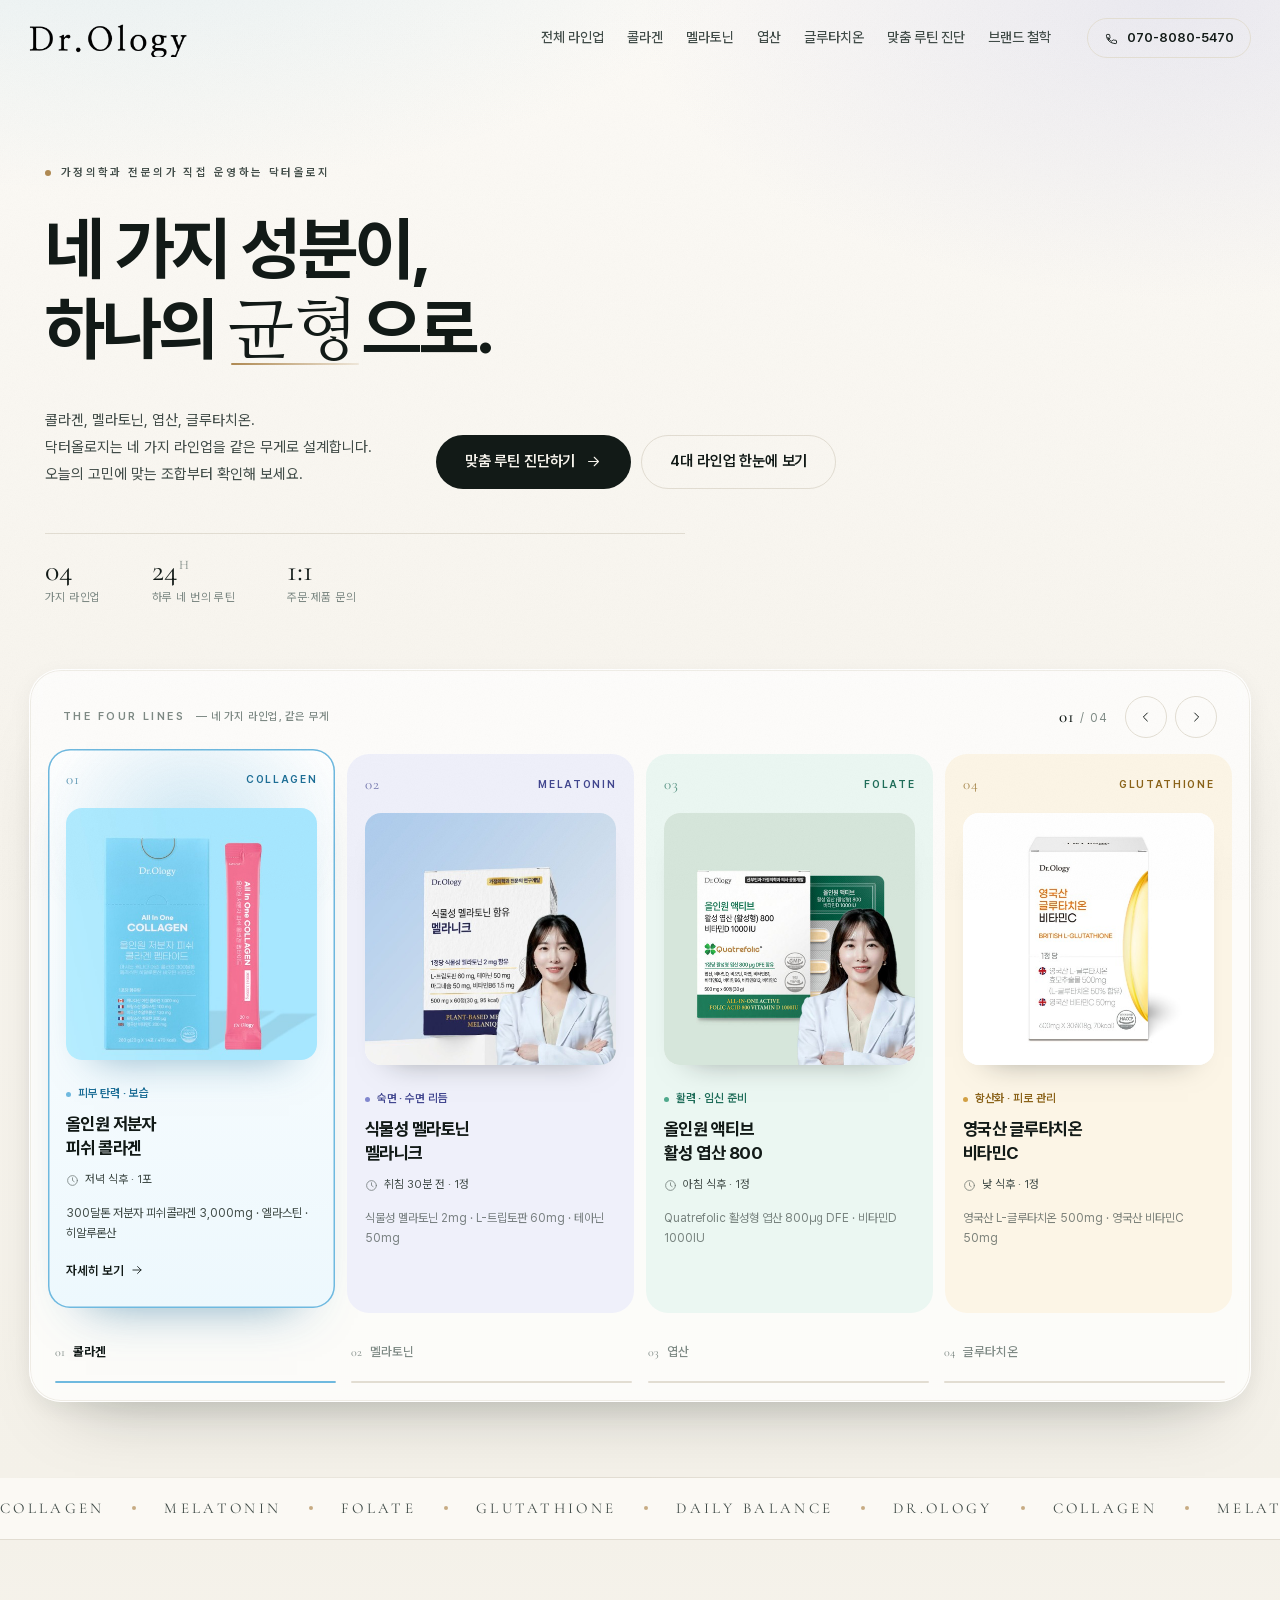
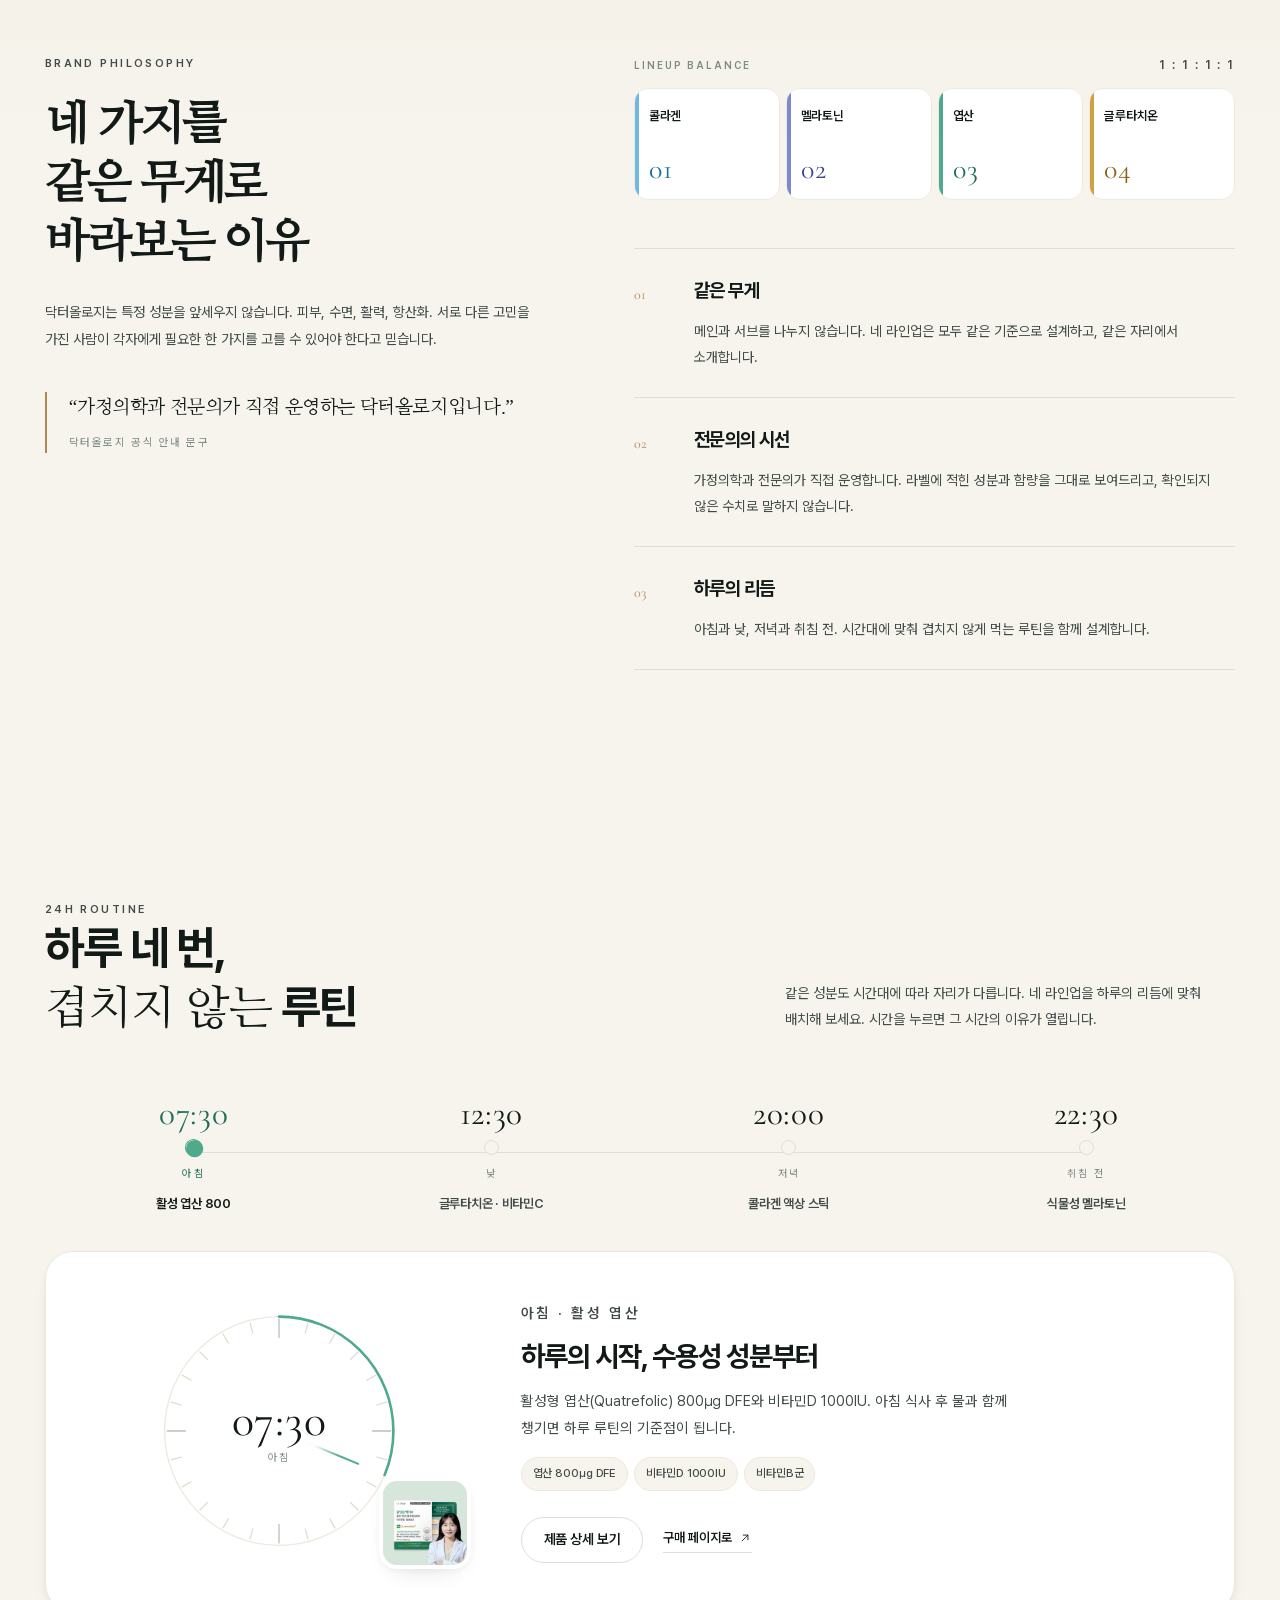
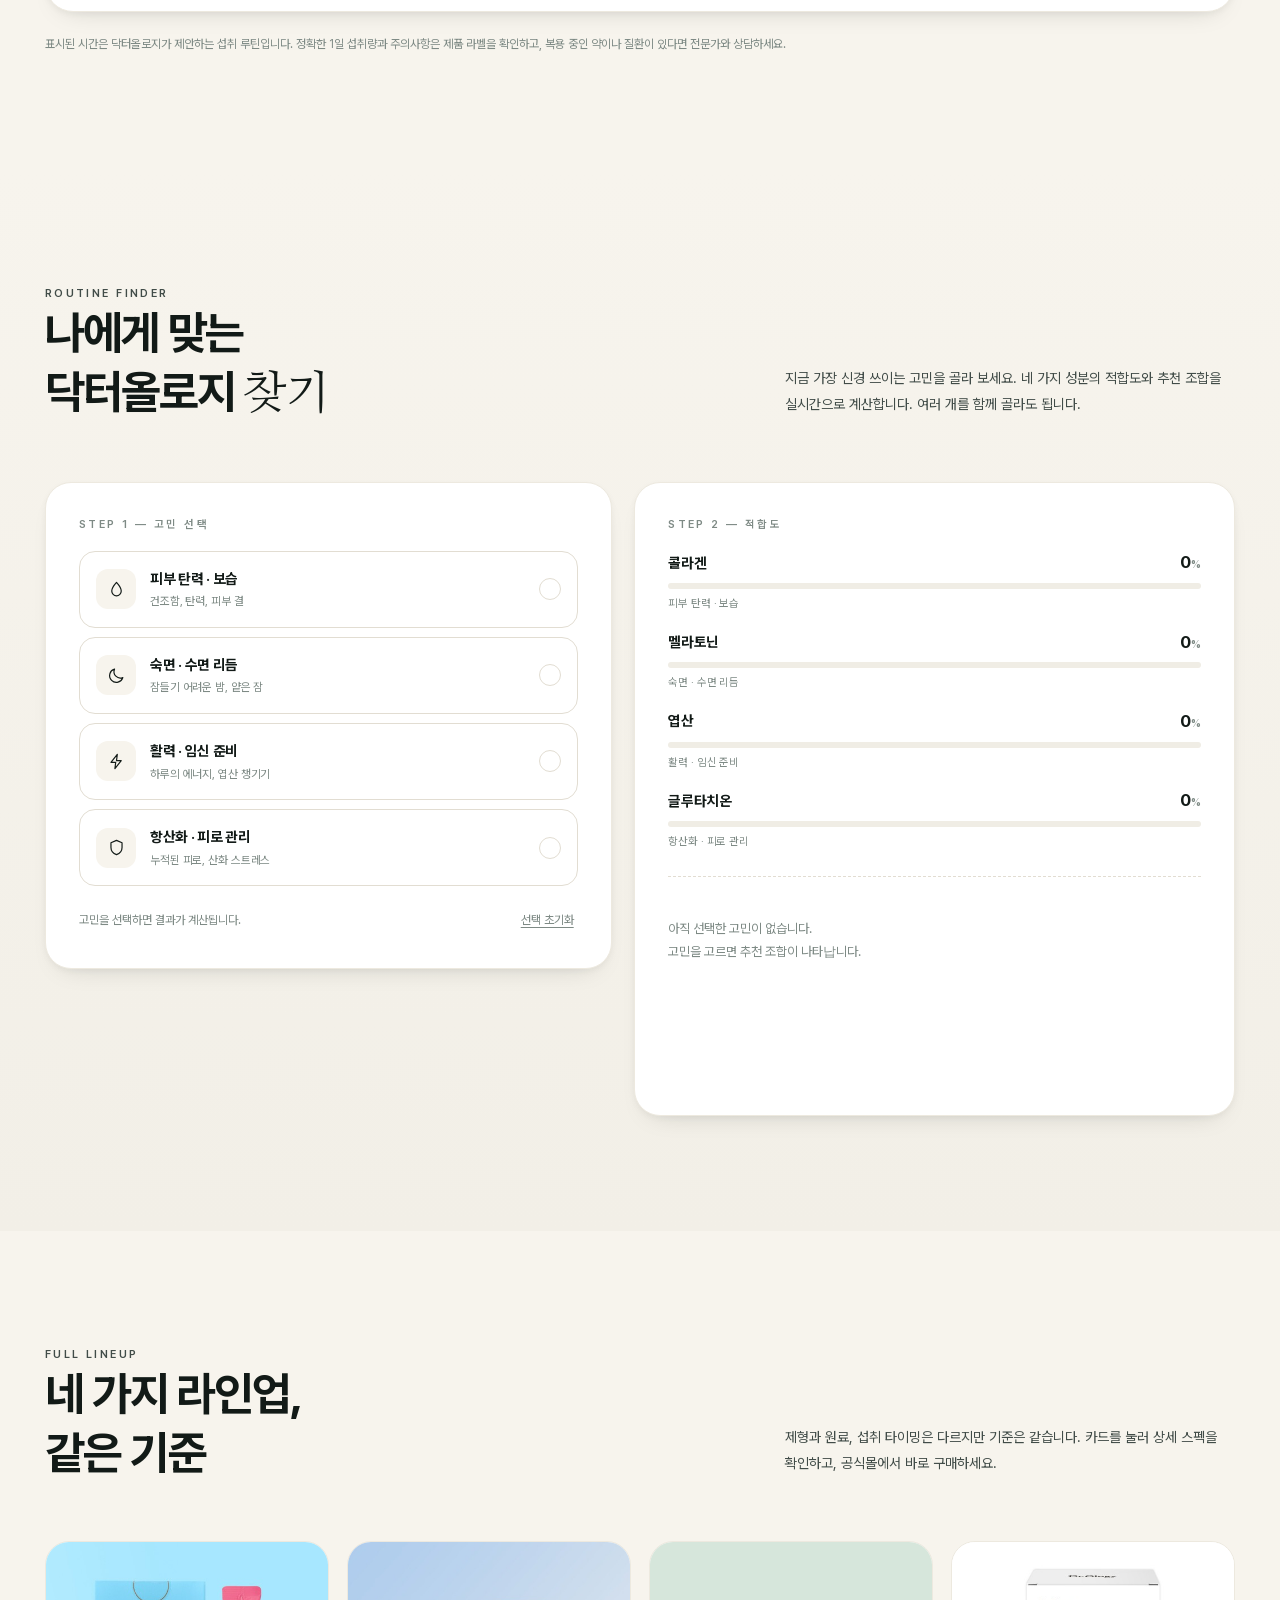
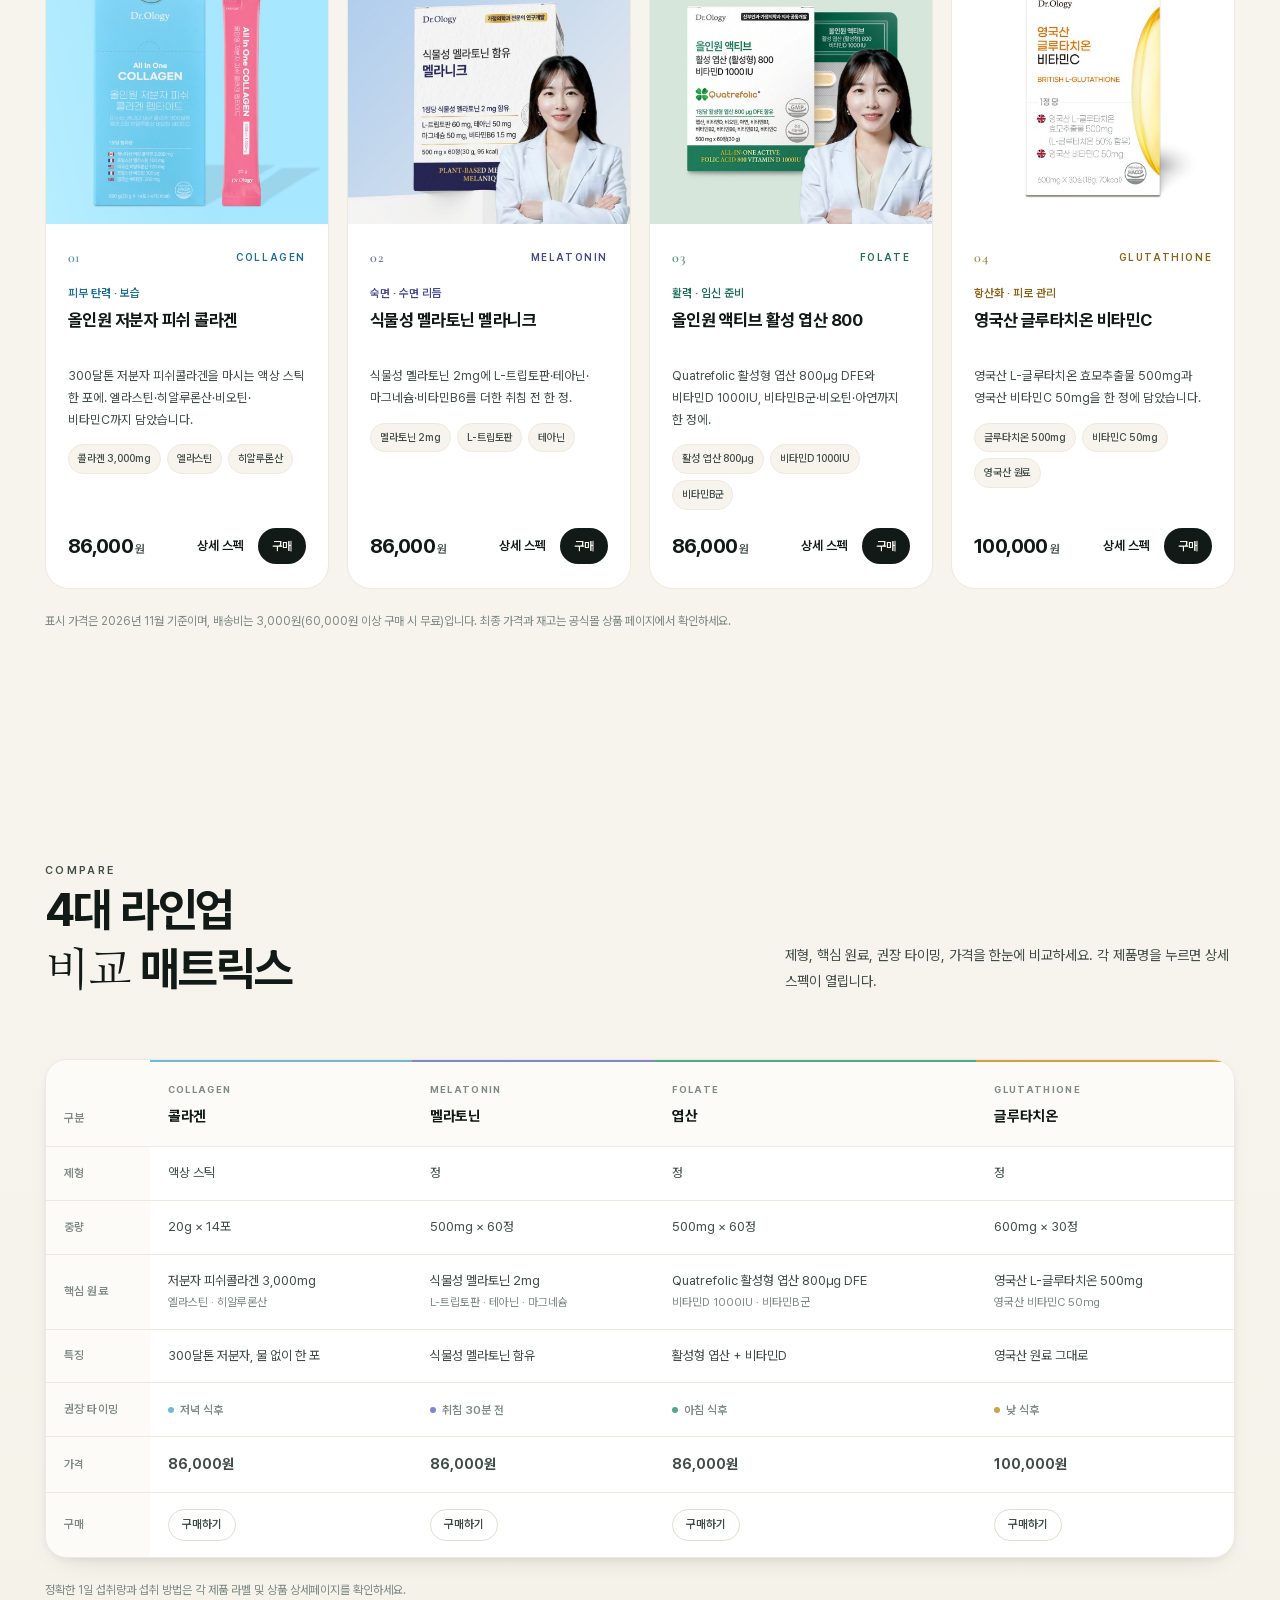
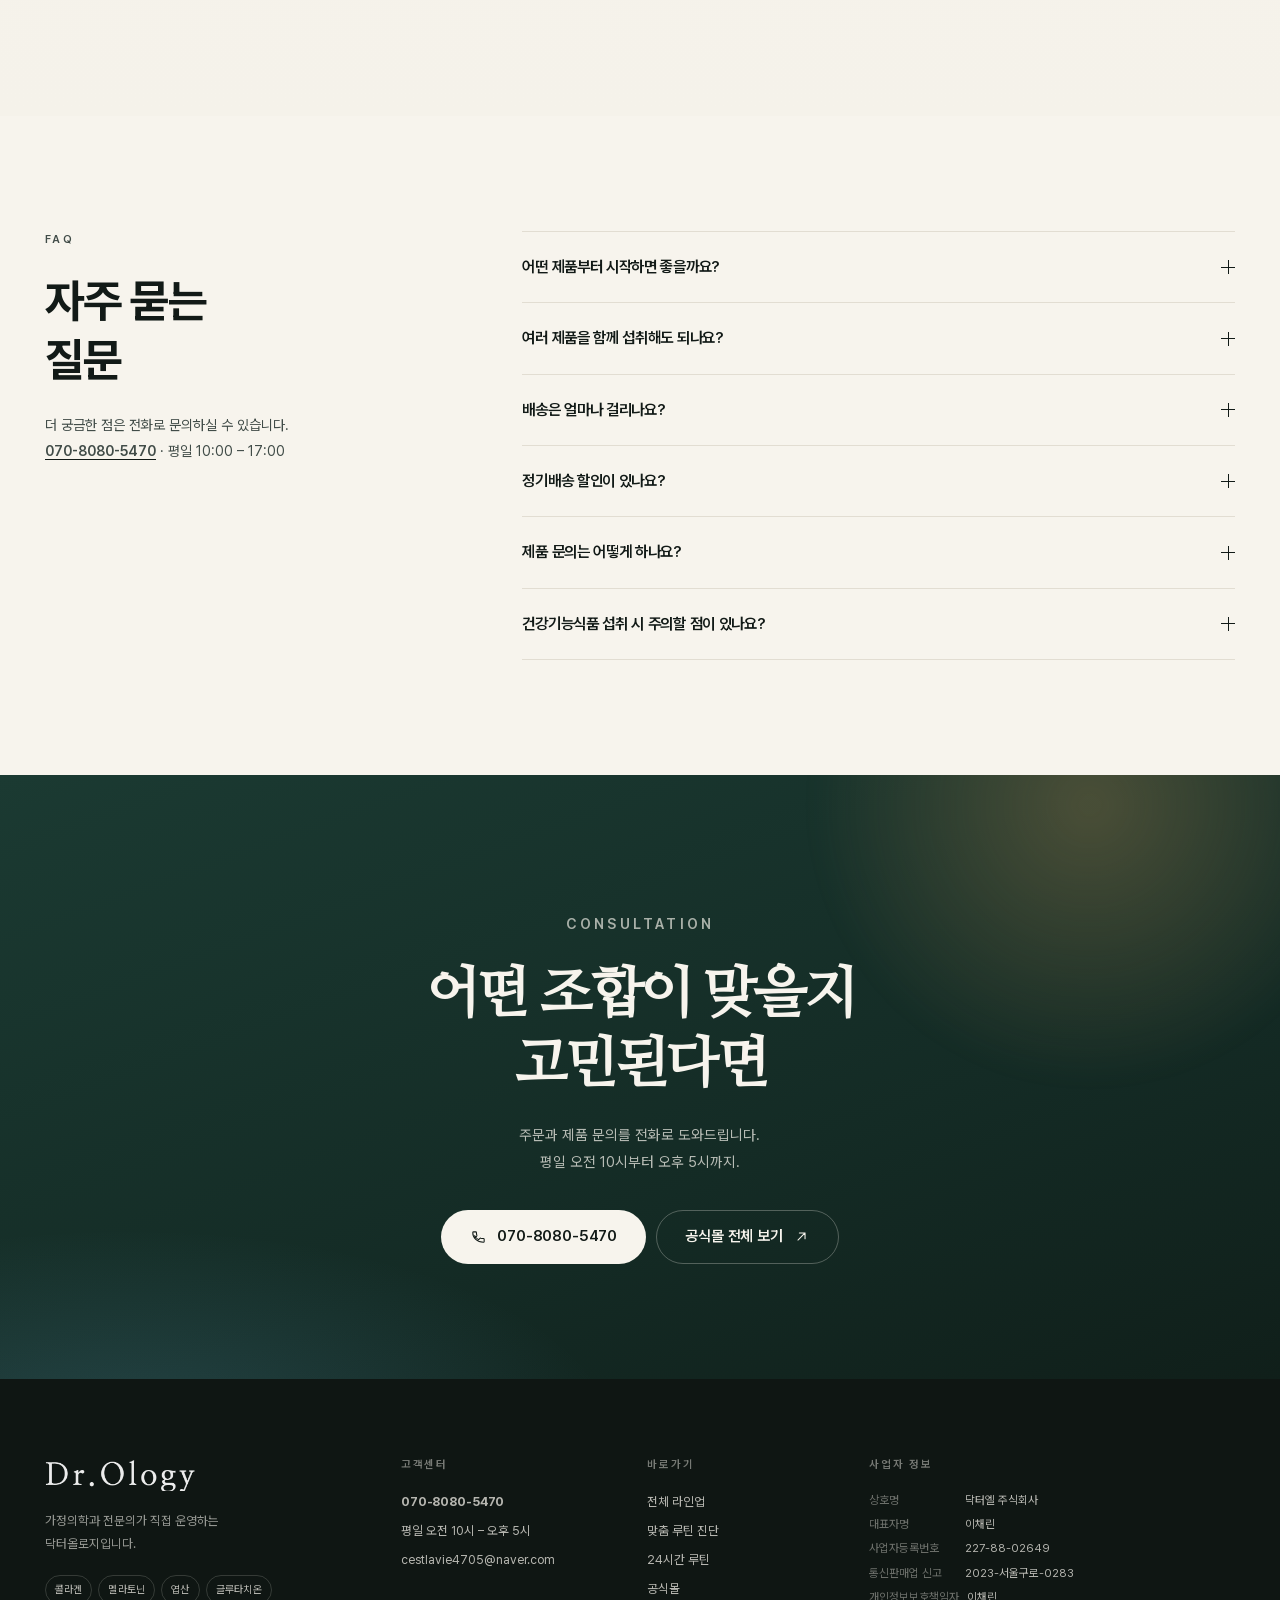
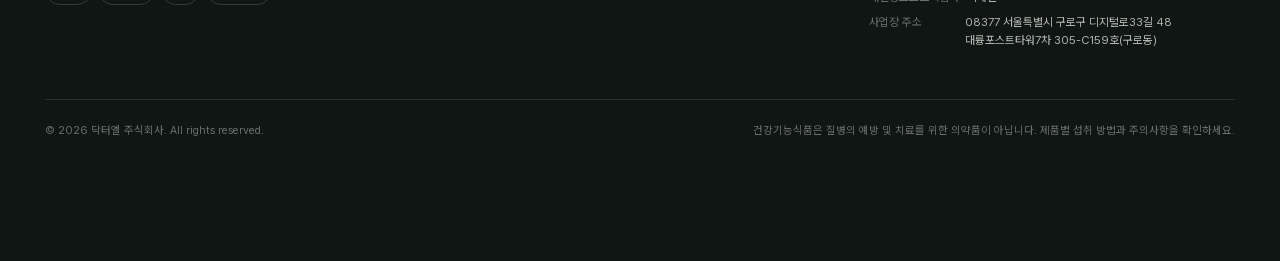
==== drology/index.html @ 67ff90d6 "탭 진행바 라인업 색상 적용·패널 설명 대비·모바일 시계 크기 조정, 자산 v9" ====
<!doctype html>
<html lang="ko">
<head>
<meta charset="utf-8">
<meta name="viewport" content="width=device-width, initial-scale=1, viewport-fit=cover">
<title>닥터올로지 Dr.Ology | 콜라겐·멜라토닌·엽산·글루타치온 4대 라인업</title>
<meta name="description" content="가정의학과 전문의가 직접 운영하는 닥터올로지. 콜라겐, 멜라토닌, 엽산, 글루타치온 네 가지 라인업을 같은 기준으로 설계했습니다. 나에게 맞는 루틴을 진단하고 하루의 균형을 찾아보세요.">
<meta name="theme-color" content="#F7F4ED">
<link rel="canonical" href="https://shoppingranklab.github.io/drology/">
<meta property="og:type" content="website">
<meta property="og:site_name" content="닥터올로지 Dr.Ology">
<meta property="og:title" content="닥터올로지 Dr.Ology | 네 가지 성분, 하나의 균형">
<meta property="og:description" content="콜라겐·멜라토닌·엽산·글루타치온. 가정의학과 전문의가 직접 운영하는 닥터올로지의 4대 라인업과 하루 루틴을 확인하세요.">
<meta property="og:url" content="https://shoppingranklab.github.io/drology/">
<meta property="og:image" content="https://shoppingranklab.github.io/drology/assets/og.jpg">
<meta property="og:image:width" content="1200">
<meta property="og:image:height" content="630">
<meta name="twitter:card" content="summary_large_image">
<link rel="icon" href="assets/favicon.svg" type="image/svg+xml">
<script>document.documentElement.classList.add('js');</script>
<link rel="preload" href="assets/pretendard.woff2" as="font" type="font/woff2" crossorigin>
<link rel="preload" href="assets/nanum-myeongjo.woff2" as="font" type="font/woff2" crossorigin>
<link rel="stylesheet" href="styles.css?v=9">
<script type="application/ld+json">
{
  "@context": "https://schema.org",
  "@type": "Brand",
  "name": "닥터올로지",
  "alternateName": "Dr.Ology",
  "description": "가정의학과 전문의가 직접 운영하는 건강기능식품 브랜드. 콜라겐, 멜라토닌, 엽산, 글루타치온 4대 라인업.",
  "url": "https://shoppingranklab.github.io/drology/",
  "logo": "https://shoppingranklab.github.io/drology/assets/logo.jpg",
  "parentOrganization": {
    "@type": "Organization",
    "name": "닥터엘 주식회사",
    "telephone": "+82-70-8080-5470",
    "email": "cestlavie4705@naver.com",
    "address": {
      "@type": "PostalAddress",
      "postalCode": "08377",
      "addressCountry": "KR",
      "streetAddress": "서울특별시 구로구 디지털로33길 48 대륭포스트타워7차 305-C159호(구로동)"
    }
  }
}
</script>
</head>
<body>
<a class="skip-link" href="#main">본문으로 바로가기</a>
<canvas id="aurora" class="aurora" aria-hidden="true"></canvas>

<header class="site-header" id="siteHeader">
  <div class="header-inner">
    <a class="brand" href="#top" aria-label="닥터올로지 홈으로">
      <img src="assets/logo.jpg" width="190" height="45" alt="닥터올로지 Dr.Ology">
    </a>
    <nav class="nav" aria-label="주요 메뉴">
      <a href="#lineup" data-nav="lineup">전체 라인업</a>
      <a href="#collagen" data-nav="collagen">콜라겐</a>
      <a href="#melatonin" data-nav="melatonin">멜라토닌</a>
      <a href="#folate" data-nav="folate">엽산</a>
      <a href="#glutathione" data-nav="glutathione">글루타치온</a>
      <a href="#finder" data-nav="finder">맞춤 루틴 진단</a>
      <a href="#philosophy" data-nav="philosophy">브랜드 철학</a>
    </nav>
    <div class="header-actions">
      <a class="header-tel" href="tel:07080805470">
        <svg viewBox="0 0 24 24" aria-hidden="true"><path d="M6.6 10.8c1.2 2.4 3.2 4.4 5.6 5.6l1.9-1.9c.3-.3.7-.4 1.1-.2 1.2.4 2.4.6 3.7.6.6 0 1.1.5 1.1 1.1v3c0 .6-.5 1.1-1.1 1.1C10.1 20.1 3.9 13.9 3.9 6.6c0-.6.5-1.1 1.1-1.1h3c.6 0 1.1.5 1.1 1.1 0 1.3.2 2.5.6 3.7.1.4 0 .8-.2 1.1l-1.9 1.8z"/></svg>
        <span>070-8080-5470</span>
      </a>
      <button class="burger" id="burger" aria-expanded="false" aria-controls="mobileNav" aria-label="메뉴 열기">
        <span></span><span></span>
      </button>
    </div>
  </div>
</header>

<div class="mobile-nav" id="mobileNav" aria-hidden="true">
  <nav aria-label="모바일 메뉴">
    <a href="#lineup">전체 라인업 <em>04</em></a>
    <a href="#collagen">콜라겐</a>
    <a href="#melatonin">멜라토닌</a>
    <a href="#folate">엽산</a>
    <a href="#glutathione">글루타치온</a>
    <a href="#finder">맞춤 루틴 진단</a>
    <a href="#philosophy">브랜드 철학</a>
    <a href="#compare">비교 매트릭스</a>
  </nav>
  <div class="mobile-nav-foot">
    <a class="mobile-tel" href="tel:07080805470">070-8080-5470<small>평일 10:00 – 17:00</small></a>
    <a class="btn btn-line" href="https://cestlavie4705.cafe24.com/" target="_blank" rel="noopener">공식몰에서 구매하기<svg viewBox="0 0 24 24" aria-hidden="true"><path d="M7 17 17 7M9 7h8v8"/></svg></a>
  </div>
</div>

<main id="main">
  <!-- HERO -->
  <section class="hero" id="top">
    <div class="container hero-head">
      <p class="eyebrow reveal"><span class="dot"></span>가정의학과 전문의가 직접 운영하는 닥터올로지</p>
      <h1 class="reveal" style="--d:1">네 가지 성분이,<br>하나의 <em class="serif">균형</em>으로.</h1>
      <div class="hero-copy reveal" style="--d:2">
        <p>콜라겐, 멜라토닌, 엽산, 글루타치온.<br>닥터올로지는 네 가지 라인업을 같은 무게로 설계합니다.<br>오늘의 고민에 맞는 조합부터 확인해 보세요.</p>
        <div class="hero-cta">
          <a class="btn btn-solid" href="#finder">맞춤 루틴 진단하기<svg viewBox="0 0 24 24" aria-hidden="true"><path d="M5 12h14M13 6l6 6-6 6"/></svg></a>
          <a class="btn btn-ghost" href="#lineup">4대 라인업 한눈에 보기</a>
        </div>
      </div>
      <ul class="hero-meta reveal" style="--d:3">
        <li><strong>04</strong><span>가지 라인업</span></li>
        <li><strong>24<small>H</small></strong><span>하루 네 번의 루틴</span></li>
        <li><strong>1:1</strong><span>주문·제품 문의</span></li>
      </ul>
    </div>

    <div class="container container-wide">
      <div class="showcase reveal" id="showcase" style="--d:2">
        <div class="showcase-head">
          <p class="micro">THE FOUR LINES <span>— 네 가지 라인업, 같은 무게</span></p>
          <div class="showcase-ctrl">
            <span class="counter"><b id="panelIndex">01</b> / 04</span>
            <button class="round-btn" id="panelPrev" aria-label="이전 라인업 보기"><svg viewBox="0 0 24 24" aria-hidden="true"><path d="M14 6l-6 6 6 6"/></svg></button>
            <button class="round-btn" id="panelNext" aria-label="다음 라인업 보기"><svg viewBox="0 0 24 24" aria-hidden="true"><path d="M10 6l6 6-6 6"/></svg></button>
          </div>
        </div>

        <div class="panels" id="panels" role="tablist" aria-label="닥터올로지 4대 라인업 쇼케이스">
          <article class="panel is-active" role="tab" tabindex="0" aria-selected="true" aria-controls="panelExtra-collagen" id="panel-collagen" data-key="collagen">
            <div class="panel-top"><span class="panel-idx">01</span><span class="panel-en">COLLAGEN</span></div>
            <div class="panel-media"><img src="assets/collagen.jpg" width="500" height="500" alt="닥터올로지 올인원 저분자 피쉬 콜라겐 패키지" fetchpriority="high"></div>
            <div class="panel-body">
              <p class="panel-tag">피부 탄력 · 보습</p>
              <h2 class="panel-name">올인원 저분자<br>피쉬 콜라겐</h2>
              <p class="panel-time"><svg viewBox="0 0 24 24" aria-hidden="true"><circle cx="12" cy="12" r="9"/><path d="M12 7v5l3 2"/></svg>저녁 식후 · 1포</p>
              <div class="panel-extra" id="panelExtra-collagen">
                <p>300달톤 저분자 피쉬콜라겐 3,000mg · 엘라스틴 · 히알루론산</p>
                <button class="link-btn" data-open="collagen" type="button">자세히 보기<svg viewBox="0 0 24 24" aria-hidden="true"><path d="M5 12h14M13 6l6 6-6 6"/></svg></button>
              </div>
            </div>
            <span class="panel-glow" aria-hidden="true"></span>
          </article>

          <article class="panel" role="tab" tabindex="-1" aria-selected="false" aria-controls="panelExtra-melatonin" id="panel-melatonin" data-key="melatonin">
            <div class="panel-top"><span class="panel-idx">02</span><span class="panel-en">MELATONIN</span></div>
            <div class="panel-media"><img src="assets/melatonin.jpg" width="500" height="500" alt="닥터올로지 식물성 멜라토닌 멜라니크 패키지" fetchpriority="high"></div>
            <div class="panel-body">
              <p class="panel-tag">숙면 · 수면 리듬</p>
              <h2 class="panel-name">식물성 멜라토닌<br>멜라니크</h2>
              <p class="panel-time"><svg viewBox="0 0 24 24" aria-hidden="true"><circle cx="12" cy="12" r="9"/><path d="M12 7v5l3 2"/></svg>취침 30분 전 · 1정</p>
              <div class="panel-extra" id="panelExtra-melatonin">
                <p>식물성 멜라토닌 2mg · L-트립토판 60mg · 테아닌 50mg</p>
                <button class="link-btn" data-open="melatonin" type="button">자세히 보기<svg viewBox="0 0 24 24" aria-hidden="true"><path d="M5 12h14M13 6l6 6-6 6"/></svg></button>
              </div>
            </div>
            <span class="panel-glow" aria-hidden="true"></span>
          </article>

          <article class="panel" role="tab" tabindex="-1" aria-selected="false" aria-controls="panelExtra-folate" id="panel-folate" data-key="folate">
            <div class="panel-top"><span class="panel-idx">03</span><span class="panel-en">FOLATE</span></div>
            <div class="panel-media"><img src="assets/folate.jpg" width="500" height="500" alt="닥터올로지 올인원 액티브 활성 엽산 패키지" fetchpriority="high"></div>
            <div class="panel-body">
              <p class="panel-tag">활력 · 임신 준비</p>
              <h2 class="panel-name">올인원 액티브<br>활성 엽산 800</h2>
              <p class="panel-time"><svg viewBox="0 0 24 24" aria-hidden="true"><circle cx="12" cy="12" r="9"/><path d="M12 7v5l3 2"/></svg>아침 식후 · 1정</p>
              <div class="panel-extra" id="panelExtra-folate">
                <p>Quatrefolic 활성형 엽산 800㎍ DFE · 비타민D 1000IU</p>
                <button class="link-btn" data-open="folate" type="button">자세히 보기<svg viewBox="0 0 24 24" aria-hidden="true"><path d="M5 12h14M13 6l6 6-6 6"/></svg></button>
              </div>
            </div>
            <span class="panel-glow" aria-hidden="true"></span>
          </article>

          <article class="panel" role="tab" tabindex="-1" aria-selected="false" aria-controls="panelExtra-glutathione" id="panel-glutathione" data-key="glutathione">
            <div class="panel-top"><span class="panel-idx">04</span><span class="panel-en">GLUTATHIONE</span></div>
            <div class="panel-media"><img src="assets/glutathione.jpg" width="500" height="500" alt="닥터올로지 영국산 글루타치온 비타민C 패키지" fetchpriority="high"></div>
            <div class="panel-body">
              <p class="panel-tag">항산화 · 피로 관리</p>
              <h2 class="panel-name">영국산 글루타치온<br>비타민C</h2>
              <p class="panel-time"><svg viewBox="0 0 24 24" aria-hidden="true"><circle cx="12" cy="12" r="9"/><path d="M12 7v5l3 2"/></svg>낮 식후 · 1정</p>
              <div class="panel-extra" id="panelExtra-glutathione">
                <p>영국산 L-글루타치온 500mg · 영국산 비타민C 50mg</p>
                <button class="link-btn" data-open="glutathione" type="button">자세히 보기<svg viewBox="0 0 24 24" aria-hidden="true"><path d="M5 12h14M13 6l6 6-6 6"/></svg></button>
              </div>
            </div>
            <span class="panel-glow" aria-hidden="true"></span>
          </article>
        </div>

        <div class="tabs" role="tablist" aria-label="라인업 선택">
          <button class="tab is-active" role="tab" aria-selected="true" data-tab="collagen"><span class="tab-num">01</span><span class="tab-name">콜라겐</span><span class="tab-bar"></span></button>
          <button class="tab" role="tab" aria-selected="false" data-tab="melatonin"><span class="tab-num">02</span><span class="tab-name">멜라토닌</span><span class="tab-bar"></span></button>
          <button class="tab" role="tab" aria-selected="false" data-tab="folate"><span class="tab-num">03</span><span class="tab-name">엽산</span><span class="tab-bar"></span></button>
          <button class="tab" role="tab" aria-selected="false" data-tab="glutathione"><span class="tab-num">04</span><span class="tab-name">글루타치온</span><span class="tab-bar"></span></button>
        </div>
      </div>
    </div>
  </section>

  <div class="ticker" aria-hidden="true">
    <div class="ticker-track">
      <span>COLLAGEN</span><i></i><span>MELATONIN</span><i></i><span>FOLATE</span><i></i><span>GLUTATHIONE</span><i></i><span>DAILY BALANCE</span><i></i><span>DR.OLOGY</span><i></i>
      <span>COLLAGEN</span><i></i><span>MELATONIN</span><i></i><span>FOLATE</span><i></i><span>GLUTATHIONE</span><i></i><span>DAILY BALANCE</span><i></i><span>DR.OLOGY</span><i></i>
    </div>
  </div>

  <!-- PHILOSOPHY -->
  <section class="section philosophy" id="philosophy">
    <div class="container">
      <div class="philosophy-grid">
        <div class="philosophy-head">
          <p class="eyebrow reveal">BRAND PHILOSOPHY</p>
          <h2 class="section-title serif reveal" style="--d:1">네 가지를<br>같은 무게로<br>바라보는 이유</h2>
          <p class="section-lead reveal" style="--d:2">닥터올로지는 특정 성분을 앞세우지 않습니다. 피부, 수면, 활력, 항산화. 서로 다른 고민을 가진 사람이 각자에게 필요한 한 가지를 고를 수 있어야 한다고 믿습니다.</p>
          <blockquote class="pullquote reveal" style="--d:3">
            <p>“가정의학과 전문의가 직접 운영하는 닥터올로지입니다.”</p>
            <cite>닥터올로지 공식 안내 문구</cite>
          </blockquote>
        </div>
        <div class="philosophy-body">
          <div class="balance-wrap reveal">
            <div class="balance-head">
              <span class="micro">LINEUP BALANCE</span>
              <span class="balance-ratio">1 : 1 : 1 : 1</span>
            </div>
            <div class="balance-bar" aria-label="네 가지 라인업은 동일한 비중으로 구성됩니다">
              <div class="balance-seg" data-c="collagen"><span>콜라겐</span><b>01</b></div>
              <div class="balance-seg" data-c="melatonin"><span>멜라토닌</span><b>02</b></div>
              <div class="balance-seg" data-c="folate"><span>엽산</span><b>03</b></div>
              <div class="balance-seg" data-c="glutathione"><span>글루타치온</span><b>04</b></div>
            </div>
          </div>
          <div class="principle-list">
            <article class="principle reveal" style="--d:1">
              <span class="principle-num">01</span>
              <h3>같은 무게</h3>
              <p>메인과 서브를 나누지 않습니다. 네 라인업은 모두 같은 기준으로 설계하고, 같은 자리에서 소개합니다.</p>
            </article>
            <article class="principle reveal" style="--d:2">
              <span class="principle-num">02</span>
              <h3>전문의의 시선</h3>
              <p>가정의학과 전문의가 직접 운영합니다. 라벨에 적힌 성분과 함량을 그대로 보여드리고, 확인되지 않은 수치로 말하지 않습니다.</p>
            </article>
            <article class="principle reveal" style="--d:3">
              <span class="principle-num">03</span>
              <h3>하루의 리듬</h3>
              <p>아침과 낮, 저녁과 취침 전. 시간대에 맞춰 겹치지 않게 먹는 루틴을 함께 설계합니다.</p>
            </article>
          </div>
        </div>
      </div>
    </div>
  </section>

  <!-- 24H ROUTINE -->
  <section class="section routine" id="routine">
    <div class="container">
      <div class="section-head">
        <div>
          <p class="eyebrow reveal">24H ROUTINE</p>
          <h2 class="section-title reveal" style="--d:1">하루 네 번,<br><em class="serif">겹치지 않는</em> 루틴</h2>
        </div>
        <p class="section-lead reveal" style="--d:2">같은 성분도 시간대에 따라 자리가 다릅니다. 네 라인업을 하루의 리듬에 맞춰 배치해 보세요. 시간을 누르면 그 시간의 이유가 열립니다.</p>
      </div>

      <div class="timeline reveal" id="routineTimeline">
        <div class="timeline-line" aria-hidden="true"><span class="timeline-progress" id="timelineProgress"></span></div>
        <button class="stop is-active" data-slot="morning" aria-pressed="true">
          <span class="stop-time">07:30</span>
          <span class="stop-dot"><span></span></span>
          <span class="stop-label">아침</span>
          <span class="stop-product">활성 엽산 800</span>
        </button>
        <button class="stop" data-slot="noon" aria-pressed="false">
          <span class="stop-time">12:30</span>
          <span class="stop-dot"><span></span></span>
          <span class="stop-label">낮</span>
          <span class="stop-product">글루타치온 · 비타민C</span>
        </button>
        <button class="stop" data-slot="evening" aria-pressed="false">
          <span class="stop-time">20:00</span>
          <span class="stop-dot"><span></span></span>
          <span class="stop-label">저녁</span>
          <span class="stop-product">콜라겐 액상 스틱</span>
        </button>
        <button class="stop" data-slot="night" aria-pressed="false">
          <span class="stop-time">22:30</span>
          <span class="stop-dot"><span></span></span>
          <span class="stop-label">취침 전</span>
          <span class="stop-product">식물성 멜라토닌</span>
        </button>
      </div>

      <div class="routine-detail" id="routineDetail">
        <div class="routine-visual">
          <svg class="clock" viewBox="0 0 200 200" aria-hidden="true">
            <defs>
              <linearGradient id="clockFade" x1="0" y1="0" x2="1" y2="1">
                <stop offset="0%" stop-color="var(--accent, #74BEE3)" stop-opacity=".55"/>
                <stop offset="100%" stop-color="var(--accent, #74BEE3)" stop-opacity="0"/>
              </linearGradient>
            </defs>
            <circle class="clock-ring" cx="100" cy="100" r="88"/>
            <circle class="clock-arc" id="clockArc" cx="100" cy="100" r="88"/>
            <g class="clock-ticks" id="clockTicks"></g>
            <line class="clock-hand" id="clockHand" x1="100" y1="100" x2="100" y2="34"/>
            <circle class="clock-pin" cx="100" cy="100" r="5"/>
          </svg>
          <div class="clock-readout">
            <strong id="routineTime">07:30</strong>
            <span id="routinePeriod">아침</span>
          </div>
          <img class="routine-thumb" id="routineThumb" src="assets/folate.jpg" width="96" height="96" alt="">
        </div>
        <div class="routine-copy">
          <p class="routine-slot-label" id="routineSlotLabel">아침 · 활성 엽산</p>
          <h3 id="routineTitle">하루의 시작, 수용성 성분부터</h3>
          <p id="routineDesc">활성형 엽산(Quatrefolic) 800㎍ DFE와 비타민D 1000IU. 아침 식사 후 물과 함께 챙기면 하루 루틴의 기준점이 됩니다.</p>
          <ul class="chip-row" id="routineChips"></ul>
          <div class="routine-actions">
            <button class="btn btn-ghost small" data-open="folate" id="routineOpen" type="button">제품 상세 보기</button>
            <a class="arrow-link" id="routineBuy" href="https://cestlavie4705.cafe24.com/product/%EB%8B%A5%ED%84%B0%EC%98%AC%EB%A1%9C%EC%A7%80-%EC%97%BD%EC%82%B0/14/category/1/display/2/" target="_blank" rel="noopener">구매 페이지로<svg viewBox="0 0 24 24" aria-hidden="true"><path d="M7 17 17 7M9 7h8v8"/></svg></a>
          </div>
        </div>
      </div>
      <p class="footnote reveal">표시된 시간은 닥터올로지가 제안하는 섭취 루틴입니다. 정확한 1일 섭취량과 주의사항은 제품 라벨을 확인하고, 복용 중인 약이나 질환이 있다면 전문가와 상담하세요.</p>
    </div>
  </section>

  <!-- FINDER -->
  <section class="section finder" id="finder">
    <div class="container">
      <div class="section-head">
        <div>
          <p class="eyebrow reveal">ROUTINE FINDER</p>
          <h2 class="section-title reveal" style="--d:1">나에게 맞는<br>닥터올로지 <em class="serif">찾기</em></h2>
        </div>
        <p class="section-lead reveal" style="--d:2">지금 가장 신경 쓰이는 고민을 골라 보세요. 네 가지 성분의 적합도와 추천 조합을 실시간으로 계산합니다. 여러 개를 함께 골라도 됩니다.</p>
      </div>

      <div class="finder-grid">
        <div class="finder-select reveal">
          <p class="micro">STEP 1 — 고민 선택</p>
          <div class="concerns" role="group" aria-label="고민 선택">
            <button class="concern" data-concern="skin" aria-pressed="false">
              <span class="concern-ico"><svg viewBox="0 0 24 24" aria-hidden="true"><path d="M12 3s6 6.6 6 11a6 6 0 0 1-12 0c0-4.4 6-11 6-11z"/></svg></span>
              <span class="concern-txt"><b>피부 탄력 · 보습</b><small>건조함, 탄력, 피부 결</small></span>
              <span class="concern-check"><svg viewBox="0 0 24 24" aria-hidden="true"><path d="M5 12.5 10 17l9-10"/></svg></span>
            </button>
            <button class="concern" data-concern="sleep" aria-pressed="false">
              <span class="concern-ico"><svg viewBox="0 0 24 24" aria-hidden="true"><path d="M20 14.5A8 8 0 0 1 9.5 4a8.5 8.5 0 1 0 10.5 10.5z"/></svg></span>
              <span class="concern-txt"><b>숙면 · 수면 리듬</b><small>잠들기 어려운 밤, 얕은 잠</small></span>
              <span class="concern-check"><svg viewBox="0 0 24 24" aria-hidden="true"><path d="M5 12.5 10 17l9-10"/></svg></span>
            </button>
            <button class="concern" data-concern="vital" aria-pressed="false">
              <span class="concern-ico"><svg viewBox="0 0 24 24" aria-hidden="true"><path d="M13 3 5 13h6l-1 8 8-10h-6z"/></svg></span>
              <span class="concern-txt"><b>활력 · 임신 준비</b><small>하루의 에너지, 엽산 챙기기</small></span>
              <span class="concern-check"><svg viewBox="0 0 24 24" aria-hidden="true"><path d="M5 12.5 10 17l9-10"/></svg></span>
            </button>
            <button class="concern" data-concern="anti" aria-pressed="false">
              <span class="concern-ico"><svg viewBox="0 0 24 24" aria-hidden="true"><path d="M12 3 5 6v6c0 4.3 3 7.6 7 9 4-1.4 7-4.7 7-9V6z"/></svg></span>
              <span class="concern-txt"><b>항산화 · 피로 관리</b><small>누적된 피로, 산화 스트레스</small></span>
              <span class="concern-check"><svg viewBox="0 0 24 24" aria-hidden="true"><path d="M5 12.5 10 17l9-10"/></svg></span>
            </button>
          </div>
          <div class="finder-tools">
            <p class="finder-hint" id="finderHint">고민을 선택하면 결과가 계산됩니다.</p>
            <button class="reset-btn" id="finderReset" type="button">선택 초기화</button>
          </div>
        </div>

        <div class="finder-result reveal" style="--d:2">
          <p class="micro">STEP 2 — 적합도</p>
          <div class="gauges" id="gauges">
            <div class="gauge" data-key="collagen">
              <div class="gauge-head"><span class="gauge-name">콜라겐</span><span class="gauge-badge">추천</span><span class="gauge-val">0<small>%</small></span></div>
              <div class="gauge-track"><span class="gauge-bar"></span></div>
              <p class="gauge-desc">피부 탄력 · 보습</p>
            </div>
            <div class="gauge" data-key="melatonin">
              <div class="gauge-head"><span class="gauge-name">멜라토닌</span><span class="gauge-badge">추천</span><span class="gauge-val">0<small>%</small></span></div>
              <div class="gauge-track"><span class="gauge-bar"></span></div>
              <p class="gauge-desc">숙면 · 수면 리듬</p>
            </div>
            <div class="gauge" data-key="folate">
              <div class="gauge-head"><span class="gauge-name">엽산</span><span class="gauge-badge">추천</span><span class="gauge-val">0<small>%</small></span></div>
              <div class="gauge-track"><span class="gauge-bar"></span></div>
              <p class="gauge-desc">활력 · 임신 준비</p>
            </div>
            <div class="gauge" data-key="glutathione">
              <div class="gauge-head"><span class="gauge-name">글루타치온</span><span class="gauge-badge">추천</span><span class="gauge-val">0<small>%</small></span></div>
              <div class="gauge-track"><span class="gauge-bar"></span></div>
              <p class="gauge-desc">항산화 · 피로 관리</p>
            </div>
          </div>

          <div class="result-box" id="resultBox" aria-live="polite">
            <p class="result-empty" id="resultEmpty">아직 선택한 고민이 없습니다.<br>고민을 고르면 추천 조합이 나타납니다.</p>
            <div class="result-content" id="resultContent" hidden>
              <div class="result-head">
                <h3>추천 조합 <span id="resultCount">2종</span></h3>
                <p id="resultSummary"></p>
              </div>
              <ul class="result-list" id="resultList"></ul>
              <div class="result-foot">
                <p class="result-total">합계 <strong id="resultTotal">0원</strong></p>
                <a class="btn btn-solid small" id="resultShop" href="https://cestlavie4705.cafe24.com/" target="_blank" rel="noopener">공식몰에서 구매<svg viewBox="0 0 24 24" aria-hidden="true"><path d="M7 17 17 7M9 7h8v8"/></svg></a>
              </div>
              <p class="result-note">본 진단은 제품 선택을 돕기 위한 참고용이며 의학적 진단이 아닙니다. 복용 중인 약이나 질환이 있다면 전문가와 상담하세요.</p>
            </div>
          </div>
        </div>
      </div>
    </div>
  </section>

  <!-- LINEUP -->
  <section class="section lineup" id="lineup">
    <div class="container">
      <div class="section-head">
        <div>
          <p class="eyebrow reveal">FULL LINEUP</p>
          <h2 class="section-title reveal" style="--d:1">네 가지 라인업,<br>같은 기준</h2>
        </div>
        <p class="section-lead reveal" style="--d:2">제형과 원료, 섭취 타이밍은 다르지만 기준은 같습니다. 카드를 눌러 상세 스펙을 확인하고, 공식몰에서 바로 구매하세요.</p>
      </div>

      <div class="product-grid">
        <article class="product-card reveal" data-key="collagen" id="collagen">
          <a class="card-media" href="https://cestlavie4705.cafe24.com/product/%EB%8B%A5%ED%84%B0%EC%98%AC%EB%A1%9C%EC%A7%80-%EC%98%AC%EC%9D%B8%EC%9B%90-%EC%A0%80%EB%B6%84%EC%9E%90-%ED%94%BC%EC%89%AC-%EC%BD%9C%EB%9D%BC%EA%B2%90-%EB%A7%88%EC%8B%9C%EB%8A%94-%EC%96%B4%EB%A6%B0-300%EB%8B%AC%ED%86%A4-%EC%95%A1%EC%83%81-%EC%97%98%EB%9D%BC%EC%8A%A4%ED%8B%B4-%ED%9E%88%EC%95%8C%EB%A3%A8%EB%A1%A0%EC%82%B0-%EB%B9%84%EC%98%A4%ED%8B%B4-1%EB%B0%95%EC%8A%A4/12/category/1/display/2/" target="_blank" rel="noopener" tabindex="-1" aria-hidden="true">
            <img src="assets/collagen.jpg" width="500" height="500" alt="닥터올로지 올인원 저분자 피쉬 콜라겐" loading="lazy">
          </a>
          <div class="card-body">
            <div class="card-top"><span class="card-num">01</span><span class="card-en">COLLAGEN</span></div>
            <p class="card-tag">피부 탄력 · 보습</p>
            <h3 class="card-name">올인원 저분자 피쉬 콜라겐</h3>
            <p class="card-desc">300달톤 저분자 피쉬콜라겐을 마시는 액상 스틱 한 포에. 엘라스틴·히알루론산·비오틴·비타민C까지 담았습니다.</p>
            <ul class="chip-row">
              <li>콜라겐 3,000mg</li><li>엘라스틴</li><li>히알루론산</li>
            </ul>
            <div class="card-foot">
              <p class="price">86,000<small>원</small></p>
              <div class="card-actions">
                <button class="link-btn" data-open="collagen" type="button">상세 스펙</button>
                <a class="buy-btn" href="https://cestlavie4705.cafe24.com/product/%EB%8B%A5%ED%84%B0%EC%98%AC%EB%A1%9C%EC%A7%80-%EC%98%AC%EC%9D%B8%EC%9B%90-%EC%A0%80%EB%B6%84%EC%9E%90-%ED%94%BC%EC%89%AC-%EC%BD%9C%EB%9D%BC%EA%B2%90-%EB%A7%88%EC%8B%9C%EB%8A%94-%EC%96%B4%EB%A6%B0-300%EB%8B%AC%ED%86%A4-%EC%95%A1%EC%83%81-%EC%97%98%EB%9D%BC%EC%8A%A4%ED%8B%B4-%ED%9E%88%EC%95%8C%EB%A3%A8%EB%A1%A0%EC%82%B0-%EB%B9%84%EC%98%A4%ED%8B%B4-1%EB%B0%95%EC%8A%A4/12/category/1/display/2/" target="_blank" rel="noopener">구매</a>
              </div>
            </div>
          </div>
        </article>

        <article class="product-card reveal" data-key="melatonin" id="melatonin" style="--d:1">
          <a class="card-media" href="https://cestlavie4705.cafe24.com/product/%EB%8B%A5%ED%84%B0%EC%98%AC%EB%A1%9C%EC%A7%80-%EC%8B%9D%EB%AC%BC%EC%84%B1-%EB%A9%9C%EB%9D%BC%ED%86%A0%EB%8B%8C/15/category/1/display/2/" target="_blank" rel="noopener" tabindex="-1" aria-hidden="true">
            <img src="assets/melatonin.jpg" width="500" height="500" alt="닥터올로지 식물성 멜라토닌 멜라니크" loading="lazy">
          </a>
          <div class="card-body">
            <div class="card-top"><span class="card-num">02</span><span class="card-en">MELATONIN</span></div>
            <p class="card-tag">숙면 · 수면 리듬</p>
            <h3 class="card-name">식물성 멜라토닌 멜라니크</h3>
            <p class="card-desc">식물성 멜라토닌 2mg에 L-트립토판·테아닌·마그네슘·비타민B6를 더한 취침 전 한 정.</p>
            <ul class="chip-row">
              <li>멜라토닌 2mg</li><li>L-트립토판</li><li>테아닌</li>
            </ul>
            <div class="card-foot">
              <p class="price">86,000<small>원</small></p>
              <div class="card-actions">
                <button class="link-btn" data-open="melatonin" type="button">상세 스펙</button>
                <a class="buy-btn" href="https://cestlavie4705.cafe24.com/product/%EB%8B%A5%ED%84%B0%EC%98%AC%EB%A1%9C%EC%A7%80-%EC%8B%9D%EB%AC%BC%EC%84%B1-%EB%A9%9C%EB%9D%BC%ED%86%A0%EB%8B%8C/15/category/1/display/2/" target="_blank" rel="noopener">구매</a>
              </div>
            </div>
          </div>
        </article>

        <article class="product-card reveal" data-key="folate" id="folate" style="--d:2">
          <a class="card-media" href="https://cestlavie4705.cafe24.com/product/%EB%8B%A5%ED%84%B0%EC%98%AC%EB%A1%9C%EC%A7%80-%EC%97%BD%EC%82%B0/14/category/1/display/2/" target="_blank" rel="noopener" tabindex="-1" aria-hidden="true">
            <img src="assets/folate.jpg" width="500" height="500" alt="닥터올로지 올인원 액티브 활성 엽산" loading="lazy">
          </a>
          <div class="card-body">
            <div class="card-top"><span class="card-num">03</span><span class="card-en">FOLATE</span></div>
            <p class="card-tag">활력 · 임신 준비</p>
            <h3 class="card-name">올인원 액티브 활성 엽산 800</h3>
            <p class="card-desc">Quatrefolic 활성형 엽산 800㎍ DFE와 비타민D 1000IU, 비타민B군·비오틴·아연까지 한 정에.</p>
            <ul class="chip-row">
              <li>활성 엽산 800㎍</li><li>비타민D 1000IU</li><li>비타민B군</li>
            </ul>
            <div class="card-foot">
              <p class="price">86,000<small>원</small></p>
              <div class="card-actions">
                <button class="link-btn" data-open="folate" type="button">상세 스펙</button>
                <a class="buy-btn" href="https://cestlavie4705.cafe24.com/product/%EB%8B%A5%ED%84%B0%EC%98%AC%EB%A1%9C%EC%A7%80-%EC%97%BD%EC%82%B0/14/category/1/display/2/" target="_blank" rel="noopener">구매</a>
              </div>
            </div>
          </div>
        </article>

        <article class="product-card reveal" data-key="glutathione" id="glutathione" style="--d:3">
          <a class="card-media" href="https://cestlavie4705.cafe24.com/product/%EB%8B%A5%ED%84%B0%EC%98%AC%EB%A1%9C%EC%A7%80-%EA%B8%80%EB%A3%A8%ED%83%80%EC%B9%98%EC%98%A8/16/category/1/display/2/" target="_blank" rel="noopener" tabindex="-1" aria-hidden="true">
            <img src="assets/glutathione.jpg" width="500" height="500" alt="닥터올로지 영국산 글루타치온 비타민C" loading="lazy">
          </a>
          <div class="card-body">
            <div class="card-top"><span class="card-num">04</span><span class="card-en">GLUTATHIONE</span></div>
            <p class="card-tag">항산화 · 피로 관리</p>
            <h3 class="card-name">영국산 글루타치온 비타민C</h3>
            <p class="card-desc">영국산 L-글루타치온 효모추출물 500mg과 영국산 비타민C 50mg을 한 정에 담았습니다.</p>
            <ul class="chip-row">
              <li>글루타치온 500mg</li><li>비타민C 50mg</li><li>영국산 원료</li>
            </ul>
            <div class="card-foot">
              <p class="price">100,000<small>원</small></p>
              <div class="card-actions">
                <button class="link-btn" data-open="glutathione" type="button">상세 스펙</button>
                <a class="buy-btn" href="https://cestlavie4705.cafe24.com/product/%EB%8B%A5%ED%84%B0%EC%98%AC%EB%A1%9C%EC%A7%80-%EA%B8%80%EB%A3%A8%ED%83%80%EC%B9%98%EC%98%A8/16/category/1/display/2/" target="_blank" rel="noopener">구매</a>
              </div>
            </div>
          </div>
        </article>
      </div>
      <p class="footnote reveal">표시 가격은 2026년 11월 기준이며, 배송비는 3,000원(60,000원 이상 구매 시 무료)입니다. 최종 가격과 재고는 공식몰 상품 페이지에서 확인하세요.</p>
    </div>
  </section>

  <!-- COMPARE -->
  <section class="section compare" id="compare">
    <div class="container">
      <div class="section-head">
        <div>
          <p class="eyebrow reveal">COMPARE</p>
          <h2 class="section-title reveal" style="--d:1">4대 라인업<br><em class="serif">비교</em> 매트릭스</h2>
        </div>
        <p class="section-lead reveal" style="--d:2">제형, 핵심 원료, 권장 타이밍, 가격을 한눈에 비교하세요. 각 제품명을 누르면 상세 스펙이 열립니다.</p>
      </div>

      <p class="table-hint">표를 좌우로 넘기면 네 제품을 나란히 볼 수 있습니다 <span aria-hidden="true">→</span></p>
      <div class="table-scroll reveal">
        <table class="compare-table">
          <caption class="sr-only">닥터올로지 4대 라인업 비교표</caption>
          <thead>
            <tr>
              <th scope="col" class="row-head">구분</th>
              <th scope="col" data-c="collagen"><span class="th-en">COLLAGEN</span><button class="th-name" data-open="collagen" type="button">콜라겐</button></th>
              <th scope="col" data-c="melatonin"><span class="th-en">MELATONIN</span><button class="th-name" data-open="melatonin" type="button">멜라토닌</button></th>
              <th scope="col" data-c="folate"><span class="th-en">FOLATE</span><button class="th-name" data-open="folate" type="button">엽산</button></th>
              <th scope="col" data-c="glutathione"><span class="th-en">GLUTATHIONE</span><button class="th-name" data-open="glutathione" type="button">글루타치온</button></th>
            </tr>
          </thead>
          <tbody>
            <tr>
              <th scope="row">제형</th>
              <td>액상 스틱</td><td>정</td><td>정</td><td>정</td>
            </tr>
            <tr>
              <th scope="row">중량</th>
              <td>20g × 14포</td><td>500mg × 60정</td><td>500mg × 60정</td><td>600mg × 30정</td>
            </tr>
            <tr>
              <th scope="row">핵심 원료</th>
              <td>저분자 피쉬콜라겐 3,000mg<br><span>엘라스틴 · 히알루론산</span></td>
              <td>식물성 멜라토닌 2mg<br><span>L-트립토판 · 테아닌 · 마그네슘</span></td>
              <td>Quatrefolic 활성형 엽산 800㎍ DFE<br><span>비타민D 1000IU · 비타민B군</span></td>
              <td>영국산 L-글루타치온 500mg<br><span>영국산 비타민C 50mg</span></td>
            </tr>
            <tr>
              <th scope="row">특징</th>
              <td>300달톤 저분자, 물 없이 한 포</td>
              <td>식물성 멜라토닌 함유</td>
              <td>활성형 엽산 + 비타민D</td>
              <td>영국산 원료 그대로</td>
            </tr>
            <tr>
              <th scope="row">권장 타이밍</th>
              <td><span class="dot-tag" data-c="collagen">저녁 식후</span></td>
              <td><span class="dot-tag" data-c="melatonin">취침 30분 전</span></td>
              <td><span class="dot-tag" data-c="folate">아침 식후</span></td>
              <td><span class="dot-tag" data-c="glutathione">낮 식후</span></td>
            </tr>
            <tr>
              <th scope="row">가격</th>
              <td class="td-price">86,000원</td><td class="td-price">86,000원</td><td class="td-price">86,000원</td><td class="td-price">100,000원</td>
            </tr>
            <tr>
              <th scope="row">구매</th>
              <td><a class="table-buy" href="https://cestlavie4705.cafe24.com/product/%EB%8B%A5%ED%84%B0%EC%98%AC%EB%A1%9C%EC%A7%80-%EC%98%AC%EC%9D%B8%EC%9B%90-%EC%A0%80%EB%B6%84%EC%9E%90-%ED%94%BC%EC%89%AC-%EC%BD%9C%EB%9D%BC%EA%B2%90-%EB%A7%88%EC%8B%9C%EB%8A%94-%EC%96%B4%EB%A6%B0-300%EB%8B%AC%ED%86%A4-%EC%95%A1%EC%83%81-%EC%97%98%EB%9D%BC%EC%8A%A4%ED%8B%B4-%ED%9E%88%EC%95%8C%EB%A3%A8%EB%A1%A0%EC%82%B0-%EB%B9%84%EC%98%A4%ED%8B%B4-1%EB%B0%95%EC%8A%A4/12/category/1/display/2/" target="_blank" rel="noopener">구매하기</a></td>
              <td><a class="table-buy" href="https://cestlavie4705.cafe24.com/product/%EB%8B%A5%ED%84%B0%EC%98%AC%EB%A1%9C%EC%A7%80-%EC%8B%9D%EB%AC%BC%EC%84%B1-%EB%A9%9C%EB%9D%BC%ED%86%A0%EB%8B%8C/15/category/1/display/2/" target="_blank" rel="noopener">구매하기</a></td>
              <td><a class="table-buy" href="https://cestlavie4705.cafe24.com/product/%EB%8B%A5%ED%84%B0%EC%98%AC%EB%A1%9C%EC%A7%80-%EC%97%BD%EC%82%B0/14/category/1/display/2/" target="_blank" rel="noopener">구매하기</a></td>
              <td><a class="table-buy" href="https://cestlavie4705.cafe24.com/product/%EB%8B%A5%ED%84%B0%EC%98%AC%EB%A1%9C%EC%A7%80-%EA%B8%80%EB%A3%A8%ED%83%80%EC%B9%98%EC%98%A8/16/category/1/display/2/" target="_blank" rel="noopener">구매하기</a></td>
            </tr>
          </tbody>
        </table>
      </div>
      <p class="footnote reveal">정확한 1일 섭취량과 섭취 방법은 각 제품 라벨 및 상품 상세페이지를 확인하세요.</p>
    </div>
  </section>

  <!-- FAQ -->
  <section class="section faq" id="faq">
    <div class="container faq-grid">
      <div class="faq-head">
        <p class="eyebrow reveal">FAQ</p>
        <h2 class="section-title reveal" style="--d:1">자주 묻는<br>질문</h2>
        <p class="section-lead reveal" style="--d:2">더 궁금한 점은 전화로 문의하실 수 있습니다.<br><a href="tel:07080805470">070-8080-5470</a> · 평일 10:00 – 17:00</p>
      </div>
      <div class="faq-list reveal">
        <details class="faq-item">
          <summary>어떤 제품부터 시작하면 좋을까요?<span class="faq-plus" aria-hidden="true"></span></summary>
          <div class="faq-body"><p>먼저 <a href="#finder">맞춤 루틴 진단</a>에서 지금 가장 신경 쓰이는 고민을 골라 보세요. 네 가지 성분의 적합도와 추천 조합을 계산해 드립니다. 여러 제품을 함께 선택하셔도 시간대를 나눠 루틴으로 안내합니다.</p></div>
        </details>
        <details class="faq-item">
          <summary>여러 제품을 함께 섭취해도 되나요?<span class="faq-plus" aria-hidden="true"></span></summary>
          <div class="faq-body"><p>닥터올로지는 아침(엽산), 낮(글루타치온), 저녁(콜라겐), 취침 전(멜라토닌)으로 시간대를 나눈 루틴을 제안합니다. 다만 복용 중인 약이 있거나 질환이 있다면 제품 라벨의 주의사항을 확인하고 전문가와 상담하세요.</p></div>
        </details>
        <details class="faq-item">
          <summary>배송은 얼마나 걸리나요?<span class="faq-plus" aria-hidden="true"></span></summary>
          <div class="faq-body"><p>택배로 발송되며 배송 기간은 3~7일입니다. 배송비는 3,000원이고 60,000원 이상 구매 시 무료입니다. 산간·도서지방은 추가 금액이 발생할 수 있습니다.</p></div>
        </details>
        <details class="faq-item">
          <summary>정기배송 할인이 있나요?<span class="faq-plus" aria-hidden="true"></span></summary>
          <div class="faq-body"><p>공식몰 상품 페이지에서 구매 방법을 ‘정기배송 할인’과 ‘1회구매’ 중에서 선택할 수 있습니다. 적용 할인율과 배송 주기는 상품 페이지의 안내를 확인하세요.</p></div>
        </details>
        <details class="faq-item">
          <summary>제품 문의는 어떻게 하나요?<span class="faq-plus" aria-hidden="true"></span></summary>
          <div class="faq-body"><p>대표·상담/주문 전화 <a href="tel:07080805470">070-8080-5470</a>, 이메일 <a href="mailto:cestlavie4705@naver.com">cestlavie4705@naver.com</a>으로 문의하실 수 있습니다. CS 운영시간은 평일 오전 10시부터 오후 5시까지입니다.</p></div>
        </details>
        <details class="faq-item">
          <summary>건강기능식품 섭취 시 주의할 점이 있나요?<span class="faq-plus" aria-hidden="true"></span></summary>
          <div class="faq-body"><p>건강기능식품은 질병의 예방 및 치료를 위한 의약품이 아닙니다. 제품별 섭취 방법과 주의사항을 확인하고, 특정 질환이 있거나 약을 복용 중인 경우 전문가와 상담 후 섭취하세요.</p></div>
        </details>
      </div>
    </div>
  </section>

  <!-- CTA -->
  <section class="cta-band">
    <div class="cta-orb" aria-hidden="true"></div>
    <div class="container cta-inner">
      <p class="eyebrow light reveal">CONSULTATION</p>
      <h2 class="reveal" style="--d:1">어떤 조합이 맞을지<br>고민된다면</h2>
      <p class="reveal" style="--d:2">주문과 제품 문의를 전화로 도와드립니다.<br>평일 오전 10시부터 오후 5시까지.</p>
      <div class="cta-actions reveal" style="--d:3">
        <a class="btn btn-light" href="tel:07080805470"><svg viewBox="0 0 24 24" aria-hidden="true"><path d="M6.6 10.8c1.2 2.4 3.2 4.4 5.6 5.6l1.9-1.9c.3-.3.7-.4 1.1-.2 1.2.4 2.4.6 3.7.6.6 0 1.1.5 1.1 1.1v3c0 .6-.5 1.1-1.1 1.1C10.1 20.1 3.9 13.9 3.9 6.6c0-.6.5-1.1 1.1-1.1h3c.6 0 1.1.5 1.1 1.1 0 1.3.2 2.5.6 3.7.1.4 0 .8-.2 1.1l-1.9 1.8z"/></svg>070-8080-5470</a>
        <a class="btn btn-outline-light" href="https://cestlavie4705.cafe24.com/" target="_blank" rel="noopener">공식몰 전체 보기<svg viewBox="0 0 24 24" aria-hidden="true"><path d="M7 17 17 7M9 7h8v8"/></svg></a>
      </div>
    </div>
  </section>
</main>

<footer class="site-footer">
  <div class="container">
    <div class="footer-top">
      <div class="footer-brand">
        <img src="assets/logo.jpg" width="170" height="40" alt="닥터올로지 Dr.Ology" class="footer-logo">
        <p>가정의학과 전문의가 직접 운영하는<br>닥터올로지입니다.</p>
        <div class="footer-lines">
          <span data-c="collagen">콜라겐</span><span data-c="melatonin">멜라토닌</span><span data-c="folate">엽산</span><span data-c="glutathione">글루타치온</span>
        </div>
      </div>
      <div class="footer-col">
        <h3>고객센터</h3>
        <a class="footer-tel" href="tel:07080805470">070-8080-5470</a>
        <p>평일 오전 10시 – 오후 5시</p>
        <a href="mailto:cestlavie4705@naver.com">cestlavie4705@naver.com</a>
      </div>
      <div class="footer-col">
        <h3>바로가기</h3>
        <a href="#lineup">전체 라인업</a>
        <a href="#finder">맞춤 루틴 진단</a>
        <a href="#routine">24시간 루틴</a>
        <a href="https://cestlavie4705.cafe24.com/" target="_blank" rel="noopener">공식몰</a>
      </div>
      <div class="footer-col footer-biz">
        <h3>사업자 정보</h3>
        <dl>
          <div><dt>상호명</dt><dd>닥터엘 주식회사</dd></div>
          <div><dt>대표자명</dt><dd>이채린</dd></div>
          <div><dt>사업자등록번호</dt><dd>227-88-02649</dd></div>
          <div><dt>통신판매업 신고</dt><dd>2023-서울구로-0283</dd></div>
          <div><dt>개인정보보호책임자</dt><dd>이채린</dd></div>
          <div><dt>사업장 주소</dt><dd>08377 서울특별시 구로구 디지털로33길 48 대륭포스트타워7차 305-C159호(구로동)</dd></div>
        </dl>
      </div>
    </div>
    <div class="footer-bottom">
      <p>© 2026 닥터엘 주식회사. All rights reserved.</p>
      <p class="footer-note">건강기능식품은 질병의 예방 및 치료를 위한 의약품이 아닙니다. 제품별 섭취 방법과 주의사항을 확인하세요.</p>
    </div>
  </div>
</footer>

<a class="to-top" id="toTop" href="#top" aria-label="맨 위로"><svg viewBox="0 0 24 24" aria-hidden="true"><path d="M12 19V5M6 11l6-6 6 6"/></svg></a>

<!-- PRODUCT MODAL -->
<div class="modal" id="productModal" role="dialog" aria-modal="true" aria-labelledby="modalTitle" hidden>
  <div class="modal-backdrop" data-close></div>
  <div class="modal-card" role="document">
    <button class="modal-close" data-close aria-label="닫기"><svg viewBox="0 0 24 24" aria-hidden="true"><path d="M6 6l12 12M18 6 6 18"/></svg></button>
    <div class="modal-media">
      <img id="modalImg" src="assets/collagen.jpg" width="500" height="500" alt="">
      <span class="modal-en" id="modalEn">COLLAGEN</span>
    </div>
    <div class="modal-body">
      <p class="modal-tag" id="modalTag">피부 탄력 · 보습</p>
      <h3 id="modalTitle">올인원 저분자 피쉬 콜라겐</h3>
      <p class="modal-desc" id="modalDesc"></p>
      <dl class="modal-specs" id="modalSpecs"></dl>
      <ul class="chip-row" id="modalChips"></ul>
      <div class="modal-foot">
        <p class="price" id="modalPrice">86,000<small>원</small></p>
        <a class="btn btn-solid small" id="modalBuy" href="https://cestlavie4705.cafe24.com/" target="_blank" rel="noopener">공식몰에서 구매<svg viewBox="0 0 24 24" aria-hidden="true"><path d="M7 17 17 7M9 7h8v8"/></svg></a>
      </div>
      <p class="modal-note">배송비 3,000원 · 60,000원 이상 무료 · 배송 3~7일</p>
    </div>
  </div>
</div>

<script src="script.js?v=9"></script>
</body>
</html>
---- drology/styles.css ----
@charset "utf-8";

/* =========================================================
   Dr.Ology — 4 Line Balance
   Static, no external dependencies
   ========================================================= */

@font-face{
  font-family:"Pretendard";
  src:url("assets/pretendard.woff2") format("woff2-variations");
  font-weight:45 920;
  font-style:normal;
  font-display:swap;
}
@font-face{
  font-family:"NanumMyeongjo";
  src:url("assets/nanum-myeongjo.woff2") format("woff2");
  font-weight:400;
  font-display:swap;
}
@font-face{
  font-family:"Cormorant";
  src:url("assets/cormorant.woff2") format("woff2");
  font-weight:300 700;
  font-display:swap;
}

:root{
  --ink:#121A17;
  --ink-2:#414C48;
  --muted:#7E8A85;
  --line:#E2DDD2;
  --line-soft:#EDE9DF;
  --ivory:#F7F4ED;
  --ivory-2:#FBF9F4;
  --paper:#FFFFFF;
  --pine:#1B3A32;
  --pine-2:#142B25;
  --gold:#B08A52;

  --c-collagen:#6FB9DF;
  --c-collagen-deep:#1D6E96;
  --c-collagen-tint:#EDF8FD;
  --c-melatonin:#8187CE;
  --c-melatonin-deep:#41468F;
  --c-melatonin-tint:#EFF0FA;
  --c-folate:#4FA98C;
  --c-folate-deep:#1F6D59;
  --c-folate-tint:#EBF7F2;
  --c-glutathione:#D2A044;
  --c-glutathione-deep:#8A6218;
  --c-glutathione-tint:#FCF5E6;

  --radius:24px;
  --radius-sm:16px;
  --shadow-sm:0 2px 6px rgba(18,26,23,.04), 0 12px 28px -18px rgba(18,26,23,.22);
  --shadow-md:0 8px 24px rgba(18,26,23,.06), 0 40px 70px -46px rgba(18,26,23,.35);
  --ease:cubic-bezier(.22,1,.36,1);
  --header-h:76px;
}

*,*::before,*::after{box-sizing:border-box;}
html{-webkit-text-size-adjust:100%; scroll-behavior:smooth; scroll-padding-top:calc(var(--header-h) + 12px);}
body{
  margin:0;
  font-family:"Pretendard",-apple-system,BlinkMacSystemFont,"Apple SD Gothic Neo","Malgun Gothic","Noto Sans KR",sans-serif;
  font-size:16px;
  line-height:1.7;
  color:var(--ink);
  background:var(--ivory);
  word-break:keep-all;
  overflow-x:hidden;
  -webkit-font-smoothing:antialiased;
  text-rendering:optimizeLegibility;
}
img{max-width:100%; height:auto; display:block;}
a{color:inherit; text-decoration:none;}
button{font:inherit; color:inherit;}
ul,ol{list-style:none; margin:0; padding:0;}
h1,h2,h3,h4,p,dl,dd,blockquote,figure{margin:0;}
svg{display:block; fill:none; stroke:currentColor; stroke-width:1.5; stroke-linecap:round; stroke-linejoin:round;}
::selection{background:rgba(176,138,82,.24);}

body::after{
  content:""; position:fixed; inset:0; pointer-events:none; z-index:2; opacity:.18;
  background-image:url("data:image/svg+xml,%3Csvg xmlns='http://www.w3.org/2000/svg' width='140' height='140'%3E%3Cfilter id='n'%3E%3CfeTurbulence type='fractalNoise' baseFrequency='.85' numOctaves='3'/%3E%3CfeColorMatrix type='saturate' values='0'/%3E%3C/filter%3E%3Crect width='140' height='140' filter='url(%23n)' opacity='.22'/%3E%3C/svg%3E");
  mix-blend-mode:multiply;
}

.sr-only{position:absolute; width:1px; height:1px; padding:0; margin:-1px; overflow:hidden; clip:rect(0 0 0 0); white-space:nowrap; border:0;}
.skip-link{
  position:fixed; left:16px; top:-60px; z-index:200; background:var(--ink); color:#fff;
  padding:10px 18px; border-radius:10px; font-size:14px; transition:top .25s;
}
.skip-link:focus{top:12px;}

.container{width:min(1280px, 100% - clamp(40px, 7vw, 96px)); margin-inline:auto;}
.container-wide{width:min(1440px, 100% - clamp(28px, 4.5vw, 72px));}

.serif{font-family:"NanumMyeongjo","AppleMyungjo","Batang",serif; font-weight:400; letter-spacing:-.02em;}
.micro,.eyebrow{font-size:11px; letter-spacing:.22em; text-transform:uppercase; font-weight:600; color:var(--muted);}
.eyebrow{display:flex; align-items:center; gap:10px; color:var(--ink-2);}
.eyebrow .dot{width:6px; height:6px; border-radius:50%; background:var(--gold); display:inline-block;}
.eyebrow.light{color:rgba(247,244,237,.65);}

/* ---------- buttons ---------- */
.btn{
  display:inline-flex; align-items:center; justify-content:center; gap:10px;
  height:54px; padding:0 28px; border-radius:999px; border:1px solid transparent;
  font-size:15px; font-weight:600; letter-spacing:-.01em; cursor:pointer;
  transition:background .35s var(--ease), color .35s, border-color .35s, transform .35s var(--ease), box-shadow .35s;
  white-space:nowrap;
}
.btn svg{width:17px; height:17px; transition:transform .35s var(--ease);}
.btn:hover svg{transform:translateX(3px);}
.btn-solid{background:var(--ink); color:var(--ivory);}
.btn-solid:hover{background:var(--pine); box-shadow:0 16px 30px -18px rgba(18,26,23,.7); transform:translateY(-2px);}
.btn-ghost{border-color:var(--line); color:var(--ink); background:transparent;}
.btn-ghost:hover{border-color:var(--ink); background:rgba(18,26,23,.04);}
.btn-light{background:var(--ivory); color:var(--ink);}
.btn-light:hover{background:#fff; transform:translateY(-2px);}
.btn-outline-light{border-color:rgba(247,244,237,.28); color:var(--ivory);}
.btn-outline-light:hover{border-color:rgba(247,244,237,.7); background:rgba(247,244,237,.08);}
.btn.small{height:46px; padding:0 22px; font-size:14px;}
.btn-line{border-color:var(--line);}

.link-btn{
  display:inline-flex; align-items:center; gap:6px; background:none; border:0; padding:0;
  font-size:13px; font-weight:600; color:var(--ink); cursor:pointer; position:relative;
}
.link-btn::after{content:""; position:absolute; left:0; bottom:-3px; width:100%; height:1px; background:currentColor; transform:scaleX(0); transform-origin:left; transition:transform .4s var(--ease);}
.link-btn:hover::after{transform:scaleX(1);}
.link-btn svg{width:14px; height:14px; transition:transform .3s var(--ease);}
.link-btn:hover svg{transform:translateX(3px);}
.arrow-link{display:inline-flex; align-items:center; gap:6px; font-size:13px; font-weight:600; border-bottom:1px solid var(--line); padding-bottom:3px; transition:border-color .3s;}
.arrow-link:hover{border-color:var(--ink);}
.arrow-link svg{width:14px; height:14px;}

:focus-visible{outline:2px solid var(--gold); outline-offset:3px; border-radius:6px;}

/* ---------- aurora canvas ---------- */
.aurora{
  position:absolute; inset:0; width:100%; height:100%; z-index:0; pointer-events:none;
  opacity:.85;
}

/* ---------- header ---------- */
.site-header{
  position:fixed; top:0; left:0; right:0; z-index:60;
  transition:background .4s, box-shadow .4s, border-color .4s;
  border-bottom:1px solid transparent;
}
.site-header.is-scrolled{
  background:rgba(250,248,243,.86);
  backdrop-filter:saturate(1.4) blur(16px);
  -webkit-backdrop-filter:saturate(1.4) blur(16px);
  border-bottom-color:var(--line-soft);
  box-shadow:0 10px 30px -26px rgba(18,26,23,.5);
}
.header-inner{
  width:min(1440px, 100% - clamp(28px, 4.5vw, 72px)); margin-inline:auto;
  height:var(--header-h); display:flex; align-items:center; gap:36px;
}
.brand{flex:0 0 auto; display:flex; align-items:center;}
.brand img{width:158px; height:auto;}
.nav{display:flex; align-items:center; gap:clamp(14px, 1.8vw, 28px); margin-left:auto;}
.nav a{
  position:relative; font-size:14px; font-weight:500; color:var(--ink-2); padding:6px 0;
  transition:color .3s; white-space:nowrap;
}
.nav a::after{
  content:""; position:absolute; left:0; right:0; bottom:0; height:1px; background:var(--ink);
  transform:scaleX(0); transform-origin:right; transition:transform .4s var(--ease);
}
.nav a:hover{color:var(--ink);}
.nav a:hover::after,.nav a.is-active::after{transform:scaleX(1); transform-origin:left;}
.nav a.is-active{color:var(--ink); font-weight:600;}
.header-actions{display:flex; align-items:center; gap:14px; flex:0 0 auto;}
.header-tel{
  display:inline-flex; align-items:center; gap:8px; height:40px; padding:0 16px;
  border:1px solid var(--line); border-radius:999px; font-size:13px; font-weight:600; color:var(--ink);
  transition:border-color .3s, background .3s;
}
.header-tel:hover{border-color:var(--ink); background:#fff;}
.header-tel svg{width:15px; height:15px;}
.burger{display:none; width:46px; height:46px; border:1px solid var(--line); background:rgba(255,255,255,.6); border-radius:50%; position:relative; cursor:pointer;}
.burger span{position:absolute; left:14px; right:14px; height:1.5px; background:var(--ink); transition:transform .35s var(--ease), top .35s;}
.burger span:nth-child(1){top:19px;}
.burger span:nth-child(2){top:26px;}
.burger.is-open span:nth-child(1){top:22.5px; transform:rotate(45deg);}
.burger.is-open span:nth-child(2){top:22.5px; transform:rotate(-45deg);}

/* mobile nav */
.mobile-nav{
  position:fixed; inset:0; z-index:55; background:var(--ivory);
  padding:calc(var(--header-h) + 24px) clamp(24px, 7vw, 48px) 40px;
  display:flex; flex-direction:column; justify-content:space-between;
  opacity:0; visibility:hidden; transform:translateY(-8px);
  transition:opacity .4s var(--ease), transform .4s var(--ease), visibility .4s;
  overflow-y:auto;
}
.mobile-nav.is-open{opacity:1; visibility:visible; transform:none;}
.mobile-nav nav{display:flex; flex-direction:column;}
.mobile-nav nav a{
  display:flex; align-items:baseline; justify-content:space-between;
  padding:16px 0; border-bottom:1px solid var(--line);
  font-size:clamp(22px, 6vw, 30px); font-weight:600; letter-spacing:-.02em;
}
.mobile-nav nav a em{font-family:"Cormorant",serif; font-style:normal; font-size:15px; color:var(--muted);}
.mobile-nav-foot{display:flex; flex-direction:column; gap:16px; margin-top:32px;}
.mobile-tel{display:flex; flex-direction:column; font-size:24px; font-weight:700; letter-spacing:-.01em;}
.mobile-tel small{font-size:12px; font-weight:500; color:var(--muted); letter-spacing:.04em; margin-top:4px;}

/* ---------- hero ---------- */
.hero{
  position:relative; padding-top:calc(var(--header-h) + clamp(36px, 7vw, 88px));
  padding-bottom:clamp(40px, 6vw, 76px);
  background:
    radial-gradient(1100px 500px at 8% -8%, rgba(111,185,223,.16), transparent 62%),
    radial-gradient(900px 500px at 92% 0%, rgba(129,135,206,.14), transparent 60%),
    linear-gradient(180deg, #FCFAF6 0%, var(--ivory) 55%, #F4F1E9 100%);
  isolation:isolate;
}
.hero::after{
  content:""; position:absolute; left:0; right:0; bottom:0; height:1px;
  background:linear-gradient(90deg, transparent, var(--line), transparent);
}
.hero-head{position:relative; z-index:1;}
.hero .eyebrow{margin-bottom:26px;}
.hero h1{
  font-size:clamp(38px, 5.4vw, 76px);
  line-height:1.16; letter-spacing:-.045em; font-weight:700;
  max-width:16em;
}
.hero h1 em{font-style:normal; position:relative; padding-right:.06em;}
.hero h1 em::after{
  content:""; position:absolute; left:2%; right:2%; bottom:.02em; height:2px;
  background:linear-gradient(90deg, var(--gold), rgba(176,138,82,.15));
  border-radius:2px;
}
.hero-copy{
  display:flex; flex-wrap:wrap; align-items:flex-end; gap:clamp(24px, 5vw, 64px);
  margin-top:clamp(20px, 3vw, 34px);
}
.hero-copy p{font-size:clamp(14px, 1.15vw, 16.5px); line-height:1.85; color:var(--ink-2); max-width:34em;}
.hero-cta{display:flex; flex-wrap:wrap; gap:10px;}
.hero-meta{
  display:flex; flex-wrap:wrap; gap:clamp(20px, 4vw, 56px);
  margin-top:clamp(28px, 4vw, 44px); padding-top:22px; border-top:1px solid var(--line);
  max-width:640px;
}
.hero-meta li{display:flex; flex-direction:column; gap:2px;}
.hero-meta strong{font-family:"Cormorant",serif; font-weight:400; font-size:30px; line-height:1; letter-spacing:.01em; color:var(--ink);}
.hero-meta strong small{font-size:13px; vertical-align:super; margin-left:1px; color:var(--muted);}
.hero-meta span{font-size:11.5px; letter-spacing:.04em; color:var(--muted);}

/* showcase */
.showcase{
  position:relative; z-index:1; margin-top:clamp(36px, 5vw, 62px);
  background:rgba(255,255,255,.72);
  border:1px solid rgba(255,255,255,.9);
  box-shadow:var(--shadow-md), inset 0 0 0 1px rgba(226,221,210,.5);
  border-radius:32px; padding:clamp(12px, 1.4vw, 20px);
  backdrop-filter:blur(6px);
  -webkit-backdrop-filter:blur(6px);
}
.showcase-head{
  display:flex; align-items:center; justify-content:space-between; gap:16px;
  padding:8px clamp(8px, 1.2vw, 16px) 16px;
}
.showcase-head .micro span{color:var(--muted); letter-spacing:.02em; text-transform:none; font-weight:500; margin-left:6px;}
.showcase-ctrl{display:flex; align-items:center; gap:8px;}
.counter{font-size:12px; letter-spacing:.12em; color:var(--muted); margin-right:8px;}
.counter b{font-family:"Cormorant",serif; font-weight:500; font-size:17px; color:var(--ink);}
.round-btn{
  width:42px; height:42px; border-radius:50%; border:1px solid var(--line); background:transparent;
  display:grid; place-items:center; cursor:pointer; transition:.3s var(--ease);
}
.round-btn svg{width:16px; height:16px;}
.round-btn:hover{background:var(--ink); color:var(--ivory); border-color:var(--ink);}

.panels{display:grid; grid-template-columns:repeat(4, minmax(0,1fr)); gap:clamp(8px, .9vw, 12px);}
.panel{
  position:relative; display:flex; flex-direction:column; isolation:isolate;
  background:var(--tint, #F4F1EA); border-radius:22px;
  padding:clamp(14px, 1.4vw, 20px) clamp(14px, 1.4vw, 20px) clamp(18px, 1.6vw, 24px);
  min-height:540px; cursor:pointer; overflow:hidden;
  transition:transform .6s var(--ease), box-shadow .6s var(--ease), background .6s;
  outline-offset:-2px;
}
.panel[data-key="collagen"]{--tint:var(--c-collagen-tint); --accent:var(--c-collagen); --deep:var(--c-collagen-deep);}
.panel[data-key="melatonin"]{--tint:var(--c-melatonin-tint); --accent:var(--c-melatonin); --deep:var(--c-melatonin-deep);}
.panel[data-key="folate"]{--tint:var(--c-folate-tint); --accent:var(--c-folate); --deep:var(--c-folate-deep);}
.panel[data-key="glutathione"]{--tint:var(--c-glutathione-tint); --accent:var(--c-glutathione); --deep:var(--c-glutathione-deep);}
.panel > *{position:relative; z-index:1;}
.panel-glow{
  position:absolute; z-index:0; left:-25%; right:-25%; top:-18%; height:64%;
  background:radial-gradient(closest-side, color-mix(in srgb, var(--accent) 42%, transparent), transparent 72%);
  opacity:0; filter:blur(14px); transition:opacity .8s var(--ease);
}
.panel.is-active{background:linear-gradient(180deg, #fff 0%, var(--tint) 100%); box-shadow:inset 0 0 0 1.5px var(--accent), 0 30px 50px -38px color-mix(in srgb, var(--deep) 70%, transparent); transform:translateY(-5px);}
.panel.is-active .panel-media{box-shadow:0 24px 40px -28px color-mix(in srgb, var(--deep) 55%, transparent);}
.panel.is-active .panel-glow{opacity:.75;}
.panel-top{display:flex; align-items:center; justify-content:space-between; font-size:10.5px; letter-spacing:.16em; color:var(--deep);}
.panel-idx{font-family:"Cormorant",serif; font-size:15px; letter-spacing:.06em; opacity:.7;}
.panel-en{font-weight:600;}
.panel-media{margin:clamp(10px,1.2vw,16px) 0 clamp(12px,1.4vw,20px); border-radius:16px; overflow:hidden; background:#fff; box-shadow:0 18px 30px -26px rgba(18,26,23,.5);}
.panel-media img{width:100%; aspect-ratio:1/1; object-fit:cover; transition:transform 1s var(--ease);}
.panel.is-active .panel-media img{transform:scale(1.05);}
.panel-body{margin-top:auto;}
.panel-tag{display:inline-flex; align-items:center; gap:7px; font-size:11.5px; font-weight:600; color:var(--deep); letter-spacing:-.01em;}
.panel-tag::before{content:""; width:5px; height:5px; border-radius:50%; background:var(--accent);}
.panel-name{font-size:clamp(16px, 1.35vw, 19px); line-height:1.38; letter-spacing:-.03em; font-weight:700; margin-top:8px;}
.panel-time{display:flex; align-items:center; gap:6px; font-size:11.5px; color:var(--ink-2); margin-top:10px;}
.panel-time svg{width:13px; height:13px; opacity:.7;}
.panel-extra{min-height:98px; padding-top:14px;}
.panel-extra p{font-size:12px; line-height:1.65; color:var(--ink-2); margin-bottom:12px; opacity:.68; transition:opacity .5s var(--ease);}
.panel.is-active .panel-extra p{opacity:1;}
.panel-extra .link-btn{font-size:12.5px; opacity:0; pointer-events:none; transition:opacity .4s var(--ease);}
.panel.is-active .panel-extra .link-btn{opacity:1; pointer-events:auto;}

.tabs{display:grid; grid-template-columns:repeat(4,1fr); gap:clamp(8px,.9vw,12px); margin-top:14px; padding:0 clamp(2px,.4vw,6px);}
.tab{
  background:none; border:0; padding:14px 2px 0; text-align:left; cursor:pointer;
  display:grid; grid-template-columns:auto 1fr; align-items:baseline; gap:8px;
}
.tab-num{font-family:"Cormorant",serif; font-size:12px; color:var(--muted);}
.tab-name{font-size:12.5px; font-weight:500; color:var(--muted); transition:color .3s; letter-spacing:-.01em;}
.tab:hover .tab-name{color:var(--ink);}
.tab.is-active .tab-name{color:var(--ink); font-weight:700;}
.tab[data-tab="collagen"]{--accent:var(--c-collagen);}
.tab[data-tab="melatonin"]{--accent:var(--c-melatonin);}
.tab[data-tab="folate"]{--accent:var(--c-folate);}
.tab[data-tab="glutathione"]{--accent:var(--c-glutathione);}
.tab-bar{grid-column:1/-1; display:block; height:2px; background:var(--line); margin-top:10px; border-radius:2px; overflow:hidden; position:relative;}
.tab-bar::after{content:""; position:absolute; inset:0; width:0; background:var(--accent, var(--ink)); border-radius:2px;}
.tab.is-active .tab-bar::after{animation:tabFill var(--cycle, 6.5s) linear forwards;}
.tabs.is-paused .tab.is-active .tab-bar::after{animation-play-state:paused;}
@keyframes tabFill{from{width:0} to{width:100%}}

/* ticker */
.ticker{
  overflow:hidden; border-bottom:1px solid var(--line); background:var(--ivory-2);
  padding:18px 0; position:relative; z-index:1;
}
.ticker-track{
  display:flex; align-items:center; gap:28px; width:max-content;
  animation:ticker 46s linear infinite;
}
.ticker span{font-family:"Cormorant",serif; font-size:15px; letter-spacing:.22em; color:var(--ink-2); white-space:nowrap;}
.ticker i{width:4px; height:4px; border-radius:50%; background:var(--gold); opacity:.7;}
@keyframes ticker{to{transform:translateX(-50%);}}

/* ---------- sections ---------- */
.section{padding:clamp(72px, 9vw, 132px) 0; position:relative;}
.section-title{
  font-size:clamp(30px, 3.6vw, 50px); line-height:1.28; letter-spacing:-.045em; font-weight:700;
}
.section-title em{font-style:normal;}
.section-lead{font-size:clamp(14px,1.1vw,15.5px); line-height:1.9; color:var(--ink-2); max-width:36em;}
.section-head{display:flex; flex-wrap:wrap; justify-content:space-between; align-items:flex-end; gap:clamp(20px,4vw,60px); margin-bottom:clamp(32px,4.5vw,58px);}
.section-head .section-lead{max-width:32em; padding-bottom:6px;}
.footnote{font-size:12px; line-height:1.75; color:var(--muted); margin-top:22px; max-width:70em;}

/* philosophy */
.philosophy{background:linear-gradient(180deg, #F4F1E9 0%, var(--ivory) 24%, var(--ivory) 100%);}
.philosophy-grid{display:grid; grid-template-columns:minmax(0, .92fr) minmax(0, 1.08fr); gap:clamp(40px, 6vw, 96px);}
.philosophy-head{position:sticky; top:calc(var(--header-h) + 40px); align-self:start;}
.philosophy-head .eyebrow{margin-bottom:22px;}
.philosophy-head .section-title{margin-bottom:26px;}
.pullquote{margin-top:40px; padding-left:22px; border-left:2px solid var(--gold);}
.pullquote p{font-family:"NanumMyeongjo",serif; font-size:clamp(17px,1.5vw,21px); line-height:1.65; letter-spacing:-.02em;}
.pullquote cite{display:block; margin-top:10px; font-style:normal; font-size:11px; letter-spacing:.14em; color:var(--muted);}
.balance-head{display:flex; align-items:baseline; justify-content:space-between; gap:12px; margin-bottom:12px;}
.balance-head .micro{font-size:10px; letter-spacing:.2em;}
.balance-ratio{font-size:12px; font-weight:600; letter-spacing:.16em; color:var(--ink-2);}
.balance-bar{display:grid; grid-template-columns:repeat(4,1fr); gap:6px; margin-bottom:clamp(30px,4vw,48px);}
.balance-seg{
  position:relative; display:flex; flex-direction:column; justify-content:space-between; gap:22px;
  padding:16px 14px; border-radius:14px; min-height:112px; overflow:hidden;
  background:#fff; border:1px solid var(--line-soft);
  transition:transform .45s var(--ease), box-shadow .45s;
}
.balance-seg::before{content:""; position:absolute; left:0; top:0; bottom:0; width:4px; background:var(--accent,var(--line));}
.balance-seg span{font-size:12.5px; font-weight:600; letter-spacing:-.02em;}
.balance-seg b{font-family:"Cormorant",serif; font-weight:400; font-size:28px; line-height:1; letter-spacing:.04em; color:var(--accent-deep, var(--ink));}
.balance-seg:hover{transform:translateY(-4px); box-shadow:var(--shadow-sm);}
.balance-seg[data-c="collagen"]{--accent:var(--c-collagen); --accent-deep:var(--c-collagen-deep);}
.balance-seg[data-c="melatonin"]{--accent:var(--c-melatonin); --accent-deep:var(--c-melatonin-deep);}
.balance-seg[data-c="folate"]{--accent:var(--c-folate); --accent-deep:var(--c-folate-deep);}
.balance-seg[data-c="glutathione"]{--accent:var(--c-glutathione); --accent-deep:var(--c-glutathione-deep);}
.principle-list{display:flex; flex-direction:column;}
.principle{padding:26px 0; border-top:1px solid var(--line); display:grid; grid-template-columns:52px 1fr; gap:6px 8px;}
.principle:last-child{border-bottom:1px solid var(--line);}
.principle-num{font-family:"Cormorant",serif; font-size:14px; color:var(--gold); padding-top:8px;}
.principle h3{font-size:19px; letter-spacing:-.03em; font-weight:700;}
.principle p{grid-column:2; font-size:14px; line-height:1.85; color:var(--ink-2); margin-top:6px;}

/* ---------- routine ---------- */
.routine{background:var(--ivory);}
.timeline{position:relative; display:grid; grid-template-columns:repeat(4,1fr); margin:clamp(26px,4vw,44px) 0 clamp(24px,3.4vw,36px);}
.timeline-line{position:absolute; left:12.5%; right:12.5%; top:55px; height:1px; background:var(--line);}
.timeline-progress{display:block; height:100%; width:0; background:linear-gradient(90deg, var(--c-folate), var(--c-glutathione), var(--c-collagen), var(--c-melatonin)); transition:width .7s var(--ease);}
.stop{
  display:flex; flex-direction:column; align-items:center; gap:10px; background:none; border:0;
  cursor:pointer; padding:0 6px; position:relative;
}
.stop-time{font-family:"Cormorant",serif; font-size:clamp(26px,2.6vw,36px); letter-spacing:.02em; line-height:1; color:var(--ink); transition:color .3s;}
.stop-dot{
  width:15px; height:15px; border-radius:50%; border:1px solid var(--line); background:var(--ivory);
  display:grid; place-items:center; transition:border-color .3s, transform .4s var(--ease);
}
.stop-dot span{width:0; height:0; border-radius:50%; background:var(--accent); transition:width .4s var(--ease), height .4s var(--ease);}
.stop-label{font-size:10.5px; letter-spacing:.2em; color:var(--muted); transition:color .3s;}
.stop-product{font-size:13px; font-weight:600; letter-spacing:-.02em; color:var(--ink-2); transition:color .3s;}
.stop.is-active .stop-time{color:var(--accent-deep);}
.stop.is-active .stop-dot{border-color:var(--accent); transform:scale(1.15);}
.stop.is-active .stop-dot span{width:15px; height:15px;}
.stop.is-active .stop-label{color:var(--accent-deep);}
.stop.is-active .stop-product{color:var(--ink);}
.stop[data-slot="morning"]{--accent:var(--c-folate); --accent-deep:var(--c-folate-deep);}
.stop[data-slot="noon"]{--accent:var(--c-glutathione); --accent-deep:var(--c-glutathione-deep);}
.stop[data-slot="evening"]{--accent:var(--c-collagen); --accent-deep:var(--c-collagen-deep);}
.stop[data-slot="night"]{--accent:var(--c-melatonin); --accent-deep:var(--c-melatonin-deep);}

.routine-detail{
  display:grid; grid-template-columns:minmax(280px, 380px) 1fr; gap:clamp(28px, 4vw, 64px);
  align-items:center; background:#fff; border:1px solid var(--line-soft); border-radius:28px;
  padding:clamp(26px, 3.4vw, 48px); box-shadow:var(--shadow-sm);
  transition:box-shadow .5s;
}
.routine-visual{position:relative; display:grid; place-items:center; padding:6px;}
.clock{width:min(260px, 100%); height:auto;}
.clock-ring{fill:none; stroke:var(--line-soft); stroke-width:1;}
.clock-arc{fill:none; stroke:var(--accent, var(--c-folate)); stroke-width:2; stroke-linecap:round; stroke-dasharray:553; stroke-dashoffset:553; transform:rotate(-90deg); transform-origin:100px 100px; transition:stroke-dashoffset 1s var(--ease), stroke .5s;}
.clock-ticks line{stroke:var(--line); stroke-width:1;}
.clock-hand{stroke:var(--accent, var(--c-folate)); stroke-width:1.5; transform-origin:100px 100px; transition:transform .9s var(--ease), stroke .5s;}
.clock-pin{fill:var(--accent, var(--c-folate)); stroke:none; transition:fill .5s;}
.clock-readout{position:absolute; inset:0; display:grid; place-content:center; text-align:center; pointer-events:none;}
.clock-readout::before{
  content:""; position:absolute; left:50%; top:50%; width:132px; height:132px; transform:translate(-50%,-50%);
  background:radial-gradient(closest-side, rgba(255,255,255,.98) 58%, rgba(255,255,255,0)); border-radius:50%;
}
.clock-readout strong{position:relative; font-family:"Cormorant",serif; font-weight:400; font-size:clamp(34px,4vw,46px); line-height:1; letter-spacing:.02em;}
.clock-readout span{position:relative; font-size:10.5px; letter-spacing:.22em; color:var(--muted); margin-top:6px;}
.routine-thumb{
  position:absolute; right:-2px; bottom:-2px; width:92px; height:92px; border-radius:18px;
  border:4px solid #fff; box-shadow:var(--shadow-sm); object-fit:cover; background:#fff;
  transition:opacity .4s;
}
.routine-slot-label{font-size:11px; letter-spacing:.2em; color:var(--accent-deep, var(--muted)); font-weight:600; text-transform:uppercase;}
.routine-copy h3{font-size:clamp(21px,2.2vw,28px); letter-spacing:-.035em; line-height:1.4; margin:10px 0 12px;}
.routine-copy > p{font-size:14.5px; line-height:1.85; color:var(--ink-2); max-width:36em;}
.chip-row{display:flex; flex-wrap:wrap; gap:6px; margin-top:16px;}
.chip-row li{
  font-size:11.5px; font-weight:500; color:var(--ink-2); background:var(--ivory);
  border:1px solid var(--line-soft); border-radius:999px; padding:6px 11px; letter-spacing:-.01em;
}
.routine-actions{display:flex; align-items:center; gap:20px; margin-top:26px; flex-wrap:wrap;}

/* ---------- finder ---------- */
.finder{background:linear-gradient(180deg, var(--ivory) 0%, #F2EFE7 100%);}
.finder-grid{display:grid; grid-template-columns:minmax(0,1fr) minmax(0,1.06fr); gap:clamp(14px,1.8vw,22px); align-items:start;}
.finder-select,.finder-result{
  background:#fff; border:1px solid var(--line-soft); border-radius:26px;
  padding:clamp(22px,2.6vw,34px); box-shadow:var(--shadow-sm);
}
.finder-select .micro,.finder-result .micro{margin-bottom:16px; display:block;}
.concerns{display:grid; gap:9px;}
.concern{
  display:flex; align-items:center; gap:14px; width:100%; text-align:left;
  padding:15px 16px; border:1px solid var(--line); border-radius:16px; background:#fff;
  cursor:pointer; transition:border-color .35s, background .35s, color .35s, transform .35s var(--ease), box-shadow .35s;
}
.concern:hover{border-color:var(--ink-2); transform:translateY(-2px); box-shadow:var(--shadow-sm);}
.concern-ico{width:40px; height:40px; flex:0 0 auto; border-radius:12px; background:var(--ivory); display:grid; place-items:center; transition:background .35s;}
.concern-ico svg{width:19px; height:19px;}
.concern-txt{display:flex; flex-direction:column; gap:1px; min-width:0;}
.concern-txt b{font-size:14.5px; letter-spacing:-.02em; font-weight:700;}
.concern-txt small{font-size:11.5px; color:var(--muted); letter-spacing:-.01em;}
.concern-check{
  margin-left:auto; width:22px; height:22px; border-radius:50%; border:1px solid var(--line);
  display:grid; place-items:center; flex:0 0 auto; transition:.35s;
}
.concern-check svg{width:12px; height:12px; opacity:0; transition:opacity .25s;}
.concern[aria-pressed="true"]{background:var(--ink); border-color:var(--ink); color:var(--ivory);}
.concern[aria-pressed="true"] .concern-ico{background:rgba(247,244,237,.12);}
.concern[aria-pressed="true"] .concern-txt small{color:rgba(247,244,237,.6);}
.concern[aria-pressed="true"] .concern-check{background:var(--gold); border-color:var(--gold);}
.concern[aria-pressed="true"] .concern-check svg{opacity:1; stroke:#fff;}
.finder-tools{display:flex; align-items:center; justify-content:space-between; gap:12px; margin-top:20px; flex-wrap:wrap;}
.finder-hint{font-size:12px; color:var(--muted);}
.reset-btn{background:none; border:0; font-size:12px; color:var(--muted); text-decoration:underline; text-underline-offset:3px; cursor:pointer; padding:4px;}
.reset-btn:hover{color:var(--ink);}

.gauges{display:grid; gap:16px;}
.gauge{position:relative; transition:opacity .4s;}
.gauge[data-key="collagen"]{--accent:var(--c-collagen); --accent-deep:var(--c-collagen-deep);}
.gauge[data-key="melatonin"]{--accent:var(--c-melatonin); --accent-deep:var(--c-melatonin-deep);}
.gauge[data-key="folate"]{--accent:var(--c-folate); --accent-deep:var(--c-folate-deep);}
.gauge[data-key="glutathione"]{--accent:var(--c-glutathione); --accent-deep:var(--c-glutathione-deep);}
.gauge-head{display:flex; align-items:center; gap:8px;}
.gauge-name{font-size:14.5px; font-weight:700; letter-spacing:-.02em;}
.gauge-badge{
  font-size:9.5px; font-weight:700; letter-spacing:.08em; color:var(--accent-deep);
  background:color-mix(in srgb, var(--accent) 14%, #fff); border:1px solid color-mix(in srgb, var(--accent) 30%, #fff);
  border-radius:999px; padding:2px 7px; opacity:0; transform:translateY(3px); transition:.4s;
}
.gauge.is-top .gauge-badge{opacity:1; transform:none;}
.gauge-val{margin-left:auto; font-size:17px; font-weight:700; letter-spacing:-.02em; line-height:1; color:var(--ink); transition:color .3s;}
.gauge-val small{font-size:11px; font-weight:600; color:var(--muted); margin-left:1px;}
.gauge.is-top .gauge-val{color:var(--accent-deep);}
.gauge-track{height:6px; border-radius:99px; background:#F0EDE5; overflow:hidden; margin-top:8px;}
.gauge-bar{display:block; height:100%; width:0; border-radius:99px; background:var(--accent); transition:width 1s var(--ease);}
.gauge-desc{font-size:11px; color:var(--muted); margin-top:6px; letter-spacing:-.01em;}

.result-box{border-top:1px dashed var(--line); margin-top:24px; padding-top:22px; min-height:206px;}
.result-empty{font-size:13px; line-height:1.8; color:var(--muted); padding:18px 0;}
.result-head h3{font-size:17px; letter-spacing:-.03em; display:flex; align-items:baseline; gap:8px;}
.result-head h3 span{font-family:"Cormorant",serif; font-size:15px; color:var(--gold); font-weight:400;}
.result-head p{font-size:12.5px; color:var(--ink-2); margin-top:6px; line-height:1.7;}
.result-list{margin-top:14px;}
.result-list li{display:grid; grid-template-columns:48px 1fr auto; align-items:center; gap:12px; padding:10px 0; border-bottom:1px solid var(--line-soft);}
.result-list img{width:48px; height:48px; border-radius:12px; object-fit:cover;}
.result-list .r-name{font-size:13px; font-weight:600; letter-spacing:-.02em; line-height:1.4;}
.result-list .r-tag{font-size:11px; color:var(--muted); margin-top:2px;}
.result-list .r-price{font-size:13px; font-weight:600; white-space:nowrap;}
.result-foot{display:flex; align-items:center; justify-content:space-between; gap:14px; margin-top:18px; flex-wrap:wrap;}
.result-total{font-size:12.5px; color:var(--ink-2); display:flex; align-items:baseline; gap:8px;}
.result-total strong{font-size:21px; letter-spacing:-.03em; color:var(--ink);}
.result-note{font-size:10.5px; line-height:1.7; color:var(--muted); margin-top:14px;}

/* ---------- lineup ---------- */
.lineup{background:var(--ivory);}
.product-grid{display:grid; grid-template-columns:repeat(4, minmax(0,1fr)); gap:clamp(12px,1.4vw,18px);}
.product-card{
  background:#fff; border:1px solid var(--line-soft); border-radius:24px; overflow:hidden;
  display:flex; flex-direction:column; scroll-margin-top:calc(var(--header-h) + 24px);
  transition:transform .5s var(--ease), box-shadow .5s var(--ease), border-color .4s;
}
.product-card:hover{transform:translateY(-6px); box-shadow:var(--shadow-md); border-color:var(--line);}
.product-card[data-key="collagen"]{--accent:var(--c-collagen); --accent-deep:var(--c-collagen-deep); --tint:var(--c-collagen-tint);}
.product-card[data-key="melatonin"]{--accent:var(--c-melatonin); --accent-deep:var(--c-melatonin-deep); --tint:var(--c-melatonin-tint);}
.product-card[data-key="folate"]{--accent:var(--c-folate); --accent-deep:var(--c-folate-deep); --tint:var(--c-folate-tint);}
.product-card[data-key="glutathione"]{--accent:var(--c-glutathione); --accent-deep:var(--c-glutathione-deep); --tint:var(--c-glutathione-tint);}
.card-media{display:block; background:var(--tint); position:relative; overflow:hidden;}
.card-media img{width:100%; aspect-ratio:1/1; object-fit:cover; transition:transform .9s var(--ease);}
.product-card:hover .card-media img{transform:scale(1.04);}
.card-body{padding:22px 22px 24px; display:flex; flex-direction:column; flex:1;}
.card-top{display:flex; align-items:center; justify-content:space-between; font-size:10px; letter-spacing:.16em; color:var(--accent-deep); font-weight:600;}
.card-num{font-family:"Cormorant",serif; font-size:14px; letter-spacing:.05em; opacity:.75;}
.card-tag{font-size:11.5px; font-weight:600; color:var(--accent-deep); margin-top:14px;}
.card-name{font-size:17px; line-height:1.4; letter-spacing:-.03em; font-weight:700; margin-top:6px; min-height:2.8em;}
.card-desc{font-size:12.5px; line-height:1.75; color:var(--ink-2); margin-top:8px;}
.card-body .chip-row{margin-top:14px;}
.card-body .chip-row li{font-size:10.5px; padding:5px 9px;}
.card-foot{margin-top:auto; padding-top:18px; display:flex; align-items:center; justify-content:space-between; gap:10px; flex-wrap:wrap;}
.price{font-family:"Pretendard"; font-size:20px; font-weight:700; letter-spacing:-.03em;}
.price small{font-size:12px; font-weight:500; margin-left:2px; color:var(--ink-2);}
.card-actions{display:flex; align-items:center; gap:14px;}
.buy-btn{
  display:inline-flex; align-items:center; height:36px; padding:0 14px; border-radius:999px;
  background:var(--ink); color:var(--ivory); font-size:12px; font-weight:600;
  transition:background .3s, transform .3s var(--ease);
}
.buy-btn:hover{background:var(--pine); transform:translateY(-2px);}

/* ---------- compare ---------- */
.compare{background:linear-gradient(180deg, var(--ivory) 0%, #F5F2EA 100%);}
.table-scroll{
  overflow-x:auto; -webkit-overflow-scrolling:touch; border-radius:22px;
  border:1px solid var(--line-soft); background:#fff; box-shadow:var(--shadow-sm);
}
.compare-table{width:100%; min-width:860px; border-collapse:collapse; font-size:13px;}
.compare-table th,.compare-table td{padding:16px 18px; text-align:left; vertical-align:middle; border-bottom:1px solid var(--line-soft);}
.compare-table thead th{padding-top:22px; padding-bottom:18px; vertical-align:bottom; background:#FCFBF7;}
.compare-table thead th[data-c="collagen"]{box-shadow:inset 0 2px 0 var(--c-collagen);}
.compare-table thead th[data-c="melatonin"]{box-shadow:inset 0 2px 0 var(--c-melatonin);}
.compare-table thead th[data-c="folate"]{box-shadow:inset 0 2px 0 var(--c-folate);}
.compare-table thead th[data-c="glutathione"]{box-shadow:inset 0 2px 0 var(--c-glutathione);}
.th-en{display:block; font-size:9.5px; letter-spacing:.14em; color:var(--muted); margin-bottom:6px;}
.th-name{background:none; border:0; padding:0; font-size:14.5px; font-weight:700; letter-spacing:-.02em; cursor:pointer; text-align:left;}
.th-name:hover{text-decoration:underline; text-underline-offset:3px;}
.row-head,.compare-table tbody th{font-size:11.5px; font-weight:600; color:var(--muted); letter-spacing:.02em; background:#FCFBF7; width:104px; position:sticky; left:0; z-index:1; box-shadow:1px 0 0 var(--line-soft);}
.table-hint{display:none; font-size:11.5px; color:var(--muted); margin-bottom:10px;}
.table-hint span{display:inline-block; animation:hintMove 1.6s ease-in-out infinite;}
@keyframes hintMove{0%,100%{transform:translateX(0)}50%{transform:translateX(4px)}}
.compare-table tbody tr:last-child th,.compare-table tbody tr:last-child td{border-bottom:0;}
.compare-table td{color:var(--ink-2); line-height:1.6;}
.compare-table td span{color:var(--muted); font-size:11.5px;}
.td-price{font-weight:700; color:var(--ink); font-size:14px; white-space:nowrap;}
.dot-tag{display:inline-flex; align-items:center; gap:6px; font-size:12px; color:var(--ink); font-weight:600; white-space:nowrap;}
.dot-tag::before{content:""; width:6px; height:6px; border-radius:50%; background:var(--c-collagen);}
.dot-tag[data-c="melatonin"]::before{background:var(--c-melatonin);}
.dot-tag[data-c="folate"]::before{background:var(--c-folate);}
.dot-tag[data-c="glutathione"]::before{background:var(--c-glutathione);}
.table-buy{display:inline-flex; align-items:center; height:32px; padding:0 13px; border:1px solid var(--line); border-radius:999px; font-size:11.5px; font-weight:600; white-space:nowrap; transition:.3s;}
.table-buy:hover{background:var(--ink); color:var(--ivory); border-color:var(--ink);}

/* ---------- faq ---------- */
.faq{background:var(--ivory);}
.faq-grid{display:grid; grid-template-columns:minmax(0,.72fr) minmax(0,1.28fr); gap:clamp(32px,6vw,90px);}
.faq-head .eyebrow{margin-bottom:22px;}
.faq-head .section-lead{margin-top:22px;}
.section-title{text-wrap:balance;}
.faq-head .section-lead a{border-bottom:1px solid var(--ink); font-weight:600;}
.faq-item{border-top:1px solid var(--line);}
.faq-item:last-child{border-bottom:1px solid var(--line);}
.faq-item summary{
  list-style:none; cursor:pointer; padding:22px 0; display:flex; align-items:center; justify-content:space-between; gap:20px;
  font-size:15.5px; font-weight:600; letter-spacing:-.02em; transition:color .3s;
}
.faq-item summary::-webkit-details-marker{display:none;}
.faq-item summary:hover{color:var(--pine);}
.faq-plus{position:relative; width:14px; height:14px; flex:0 0 auto;}
.faq-plus::before,.faq-plus::after{content:""; position:absolute; background:var(--ink); transition:transform .35s var(--ease), opacity .3s;}
.faq-plus::before{left:0; right:0; top:6.5px; height:1px;}
.faq-plus::after{top:0; bottom:0; left:6.5px; width:1px;}
.faq-item[open] .faq-plus::after{transform:rotate(90deg); opacity:0;}
.faq-body{padding:0 40px 24px 0; font-size:13.5px; line-height:1.9; color:var(--ink-2);}
.faq-body a{border-bottom:1px solid var(--line); font-weight:600; color:var(--ink);}

/* ---------- cta ---------- */
.cta-band{
  position:relative; overflow:hidden; background:linear-gradient(160deg, var(--pine) 0%, var(--pine-2) 62%, #101F1A 100%);
  color:var(--ivory); padding:clamp(70px,9vw,120px) 0; isolation:isolate;
}
.cta-orb{
  position:absolute; width:820px; height:820px; right:-220px; top:-380px; border-radius:50%;
  background:radial-gradient(closest-side, rgba(176,138,82,.34), transparent 68%);
  filter:blur(10px); z-index:-1;
  animation:orbFloat 16s ease-in-out infinite alternate;
}
.cta-band::after{
  content:""; position:absolute; inset:0; z-index:-1;
  background:radial-gradient(700px 300px at 10% 110%, rgba(111,185,223,.18), transparent 70%);
}
@keyframes orbFloat{to{transform:translate3d(-40px, 40px, 0) scale(1.08);}}
.cta-inner{text-align:center; display:flex; flex-direction:column; align-items:center;}
.cta-inner .eyebrow{justify-content:center; margin-bottom:22px;}
.cta-inner h2{font-size:clamp(32px,4.4vw,58px); line-height:1.25; letter-spacing:-.045em; font-weight:600; font-family:"NanumMyeongjo",serif;}
.cta-inner > p{font-size:14.5px; line-height:1.9; color:rgba(247,244,237,.72); margin-top:20px;}
.cta-actions{display:flex; gap:10px; flex-wrap:wrap; justify-content:center; margin-top:34px;}

/* ---------- footer ---------- */
.site-footer{background:#0F1613; color:rgba(247,244,237,.82); padding:clamp(48px,6vw,80px) 0 120px; font-size:13px;}
.footer-top{display:grid; grid-template-columns:1.25fr .8fr .7fr 1.5fr; gap:clamp(24px,4vw,56px); padding-bottom:44px; border-bottom:1px solid rgba(247,244,237,.12);}
.footer-logo{width:150px; filter:invert(1) brightness(1.05); opacity:.92; margin-bottom:18px;}
.footer-brand p{font-size:12.5px; line-height:1.85; color:rgba(247,244,237,.58);}
.footer-lines{display:flex; flex-wrap:wrap; gap:6px; margin-top:20px;}
.footer-lines span{font-size:10.5px; letter-spacing:.02em; padding:5px 9px; border-radius:999px; border:1px solid rgba(247,244,237,.16); color:rgba(247,244,237,.72);}
.footer-col h3{font-size:11px; letter-spacing:.16em; color:rgba(247,244,237,.45); font-weight:600; margin-bottom:16px; text-transform:uppercase;}
.footer-col a,.footer-col p{display:block; font-size:12.5px; color:rgba(247,244,237,.72); margin-bottom:8px; transition:color .3s;}
.footer-col a:hover{color:#fff;}
.footer-tel{font-size:20px; font-weight:700; letter-spacing:-.01em; color:var(--ivory); margin-bottom:4px;}
.footer-biz dl{margin:0;}
.footer-biz dl > div{display:flex; gap:8px; margin-bottom:6px; font-size:11.5px; line-height:1.6;}
.footer-biz dt{color:rgba(247,244,237,.4); flex:0 0 auto; min-width:88px;}
.footer-biz dd{margin:0; color:rgba(247,244,237,.72);}
.footer-bottom{display:flex; flex-wrap:wrap; justify-content:space-between; gap:12px; padding-top:22px; font-size:11px; color:rgba(247,244,237,.4);}
.footer-note{max-width:46em; line-height:1.7;}

/* ---------- to top ---------- */
.to-top{
  position:fixed; right:clamp(16px,3vw,34px); bottom:clamp(16px,3vw,34px); z-index:50;
  width:46px; height:46px; border-radius:50%; background:rgba(18,26,23,.88); color:var(--ivory);
  display:grid; place-items:center; backdrop-filter:blur(8px);
  opacity:0; visibility:hidden; transform:translateY(12px); transition:.4s var(--ease);
}
.to-top.is-visible{opacity:1; visibility:visible; transform:none;}
.to-top svg{width:17px; height:17px;}
.to-top:hover{background:var(--ink);}

/* ---------- modal ---------- */
.modal{position:fixed; inset:0; z-index:100; display:grid; place-items:center; padding:clamp(12px,3vw,40px);}
.modal[hidden]{display:none;}
.modal-backdrop{position:absolute; inset:0; background:rgba(12,18,16,.55); backdrop-filter:blur(6px); opacity:0; transition:opacity .35s;}
.modal.is-open .modal-backdrop{opacity:1;}
.modal-card{
  position:relative; width:min(920px,100%); max-height:min(88vh, 760px); overflow:auto; background:var(--ivory-2);
  border-radius:26px; box-shadow:0 60px 120px -40px rgba(0,0,0,.55);
  display:grid; grid-template-columns:minmax(0,.92fr) minmax(0,1.08fr);
  opacity:0; transform:translateY(18px) scale(.985); transition:opacity .4s var(--ease), transform .4s var(--ease);
}
.modal.is-open .modal-card{opacity:1; transform:none;}
.modal-close{
  position:absolute; right:14px; top:14px; z-index:2; width:38px; height:38px; border-radius:50%;
  border:0; background:rgba(255,255,255,.86); display:grid; place-items:center; cursor:pointer;
  box-shadow:0 4px 12px rgba(0,0,0,.08); transition:transform .3s var(--ease), background .3s;
}
.modal-close:hover{transform:rotate(90deg); background:#fff;}
.modal-close svg{width:16px; height:16px;}
.modal-media{position:relative; background:#fff; display:flex; align-items:center; justify-content:center;}
.modal-media img{width:100%; height:100%; object-fit:cover;}
.modal-en{position:absolute; left:20px; bottom:18px; font-size:10px; letter-spacing:.22em; color:var(--muted);}
.modal-body{padding:clamp(24px,3vw,36px); display:flex; flex-direction:column;}
.modal-tag{font-size:11px; letter-spacing:.06em; color:var(--accent-deep, var(--ink-2)); font-weight:600;}
.modal-body h3{font-size:clamp(20px,2.2vw,26px); letter-spacing:-.035em; line-height:1.35; margin:8px 0 10px;}
.modal-desc{font-size:13px; line-height:1.8; color:var(--ink-2);}
.modal-specs{margin:20px 0 0; border-top:1px solid var(--line);}
.modal-specs > div{display:grid; grid-template-columns:78px 1fr; gap:10px; padding:10px 0; border-bottom:1px solid var(--line-soft); font-size:12.5px; line-height:1.6;}
.modal-specs dt{color:var(--muted); font-size:11.5px;}
.modal-specs dd{margin:0; color:var(--ink); font-weight:500;}
.modal-body .chip-row{margin-top:16px;}
.modal-foot{display:flex; align-items:center; justify-content:space-between; gap:14px; margin-top:22px; flex-wrap:wrap;}
.modal-note{font-size:10.5px; color:var(--muted); margin-top:12px;}
body.modal-open{overflow:hidden;}

/* ---------- reveal ---------- */
.js .reveal{opacity:0; transform:translateY(26px); transition:opacity .85s var(--ease), transform .85s var(--ease); transition-delay:calc(var(--d,0) * 90ms);}
.js .reveal.in{opacity:1; transform:none;}

/* ---------- responsive ---------- */
@media (max-width:1180px){
  .nav{gap:14px;}
  .nav a{font-size:13px;}
  .header-tel span{display:none;}
  .header-tel{width:40px; padding:0; justify-content:center;}
  .panel{min-height:500px;}
}
@media (max-width:1024px){
  .nav{display:none;}
  .burger{display:block;}
  .header-inner{gap:16px;}
  .brand{margin-right:auto;}
  .philosophy-grid{grid-template-columns:1fr; gap:36px;}
  .philosophy-head{position:static;}
  .finder-grid{grid-template-columns:1fr;}
  .product-grid{grid-template-columns:repeat(2,minmax(0,1fr));}
  .footer-top{grid-template-columns:1fr 1fr; gap:36px;}
  .footer-biz{grid-column:1/-1;}
  .modal-card{grid-template-columns:1fr; max-height:90vh;}
  .modal-media{aspect-ratio:16/10;}
  .modal-media img{object-fit:cover;}
  .routine-detail{grid-template-columns:minmax(220px,300px) 1fr; gap:24px;}
}
@media (max-width:900px){
  .hero h1{max-width:none;}
  .panels{grid-template-columns:repeat(2, minmax(0,1fr)); gap:10px;}
  .panel{min-height:0; padding-bottom:20px;}
  .panel-extra{min-height:0; padding-top:10px;}
  .panel-extra p{display:none;}
  .panel-extra .link-btn{opacity:1; pointer-events:auto;}
  .tabs{grid-template-columns:repeat(4,1fr);}
  .tab-name{font-size:11.5px;}
  .timeline{grid-template-columns:repeat(4,1fr);}
  .stop-time{font-size:24px;}
  .stop-product{font-size:11.5px;}
  .routine-detail{grid-template-columns:1fr; text-align:left;}
  .routine-visual{max-width:320px; margin:0 auto;}
  .faq-grid{grid-template-columns:1fr; gap:24px;}
}
@media (max-width:720px){
  :root{--header-h:64px;}
  .brand img{width:132px;}
  .hero{padding-top:calc(var(--header-h) + 32px);}
  .hero-copy{flex-direction:column; align-items:flex-start; gap:22px;}
  .hero-cta{width:100%;}
  .hero-cta .btn{flex:1 1 auto;}
  .hero-meta{gap:16px; justify-content:space-between;}
  .hero-meta strong{font-size:25px;}
  .showcase{border-radius:24px; padding:10px;}
  .showcase-head{padding:6px 6px 12px;}
  .showcase-head .micro span{display:none;}
  .panel{border-radius:16px; padding:12px 12px 16px;}
  .panel-media{border-radius:12px;}
  .panel-name{font-size:14.5px;}
  .panel-tag{font-size:10.5px;}
  .panel-time{font-size:10.5px;}
  .panel-extra .link-btn{font-size:11.5px;}
  .tabs{gap:4px;}
  .tab{padding-top:10px; gap:4px;}
  .tab-num{display:none;}
  .tab-bar{margin-top:8px;}
  .section{padding:64px 0;}
  .timeline-line{top:46px;}
  .stop-time{font-size:21px;}
  .stop{gap:8px;}
  .stop-label{font-size:9.5px; letter-spacing:.14em;}
  .stop-product{font-size:10.5px; line-height:1.3;}
  .routine-detail{padding:22px;}
  .clock{width:200px;}
  .clock-readout::before{width:112px; height:112px;}
  .routine-thumb{width:78px; height:78px; border-radius:14px;}
  .routine-actions{gap:14px;}
  .product-grid{grid-template-columns:1fr;}
  .card-name{min-height:0;}
  .footer-top{grid-template-columns:1fr; gap:28px; padding-bottom:32px;}
  .footer-biz{grid-column:auto;}
  .footer-biz dl > div{flex-direction:column; gap:0;}
  .footer-biz dt{min-width:0;}
  .site-footer{padding-bottom:96px;}
  .cta-band{padding:64px 0;}
  .table-scroll{position:relative;}
  .table-hint{display:block;}
  .compare-table{min-width:760px; font-size:12px;}
  .compare-table th,.compare-table td{padding:13px 14px;}
  .modal-card{border-radius:20px;}
  .modal-body{padding:22px;}
}
@media (max-width:420px){
  .container{width:calc(100% - 36px);}
  .container-wide{width:calc(100% - 24px);}
  .hero h1{font-size:34px;}
  .hero-meta li{min-width:0;}
  .btn{height:50px; padding:0 22px; font-size:14px;}
  .panel-name{font-size:13.5px;}
  .tabs{gap:2px;}
  .tab-name{font-size:10.5px;}
}

@media (prefers-reduced-motion:reduce){
  html{scroll-behavior:auto;}
  *,*::before,*::after{animation-duration:.001ms !important; animation-iteration-count:1 !important; transition-duration:.001ms !important;}
  .js .reveal{opacity:1; transform:none;}
  .ticker-track{animation:none;}
  .cta-orb{animation:none;}
}
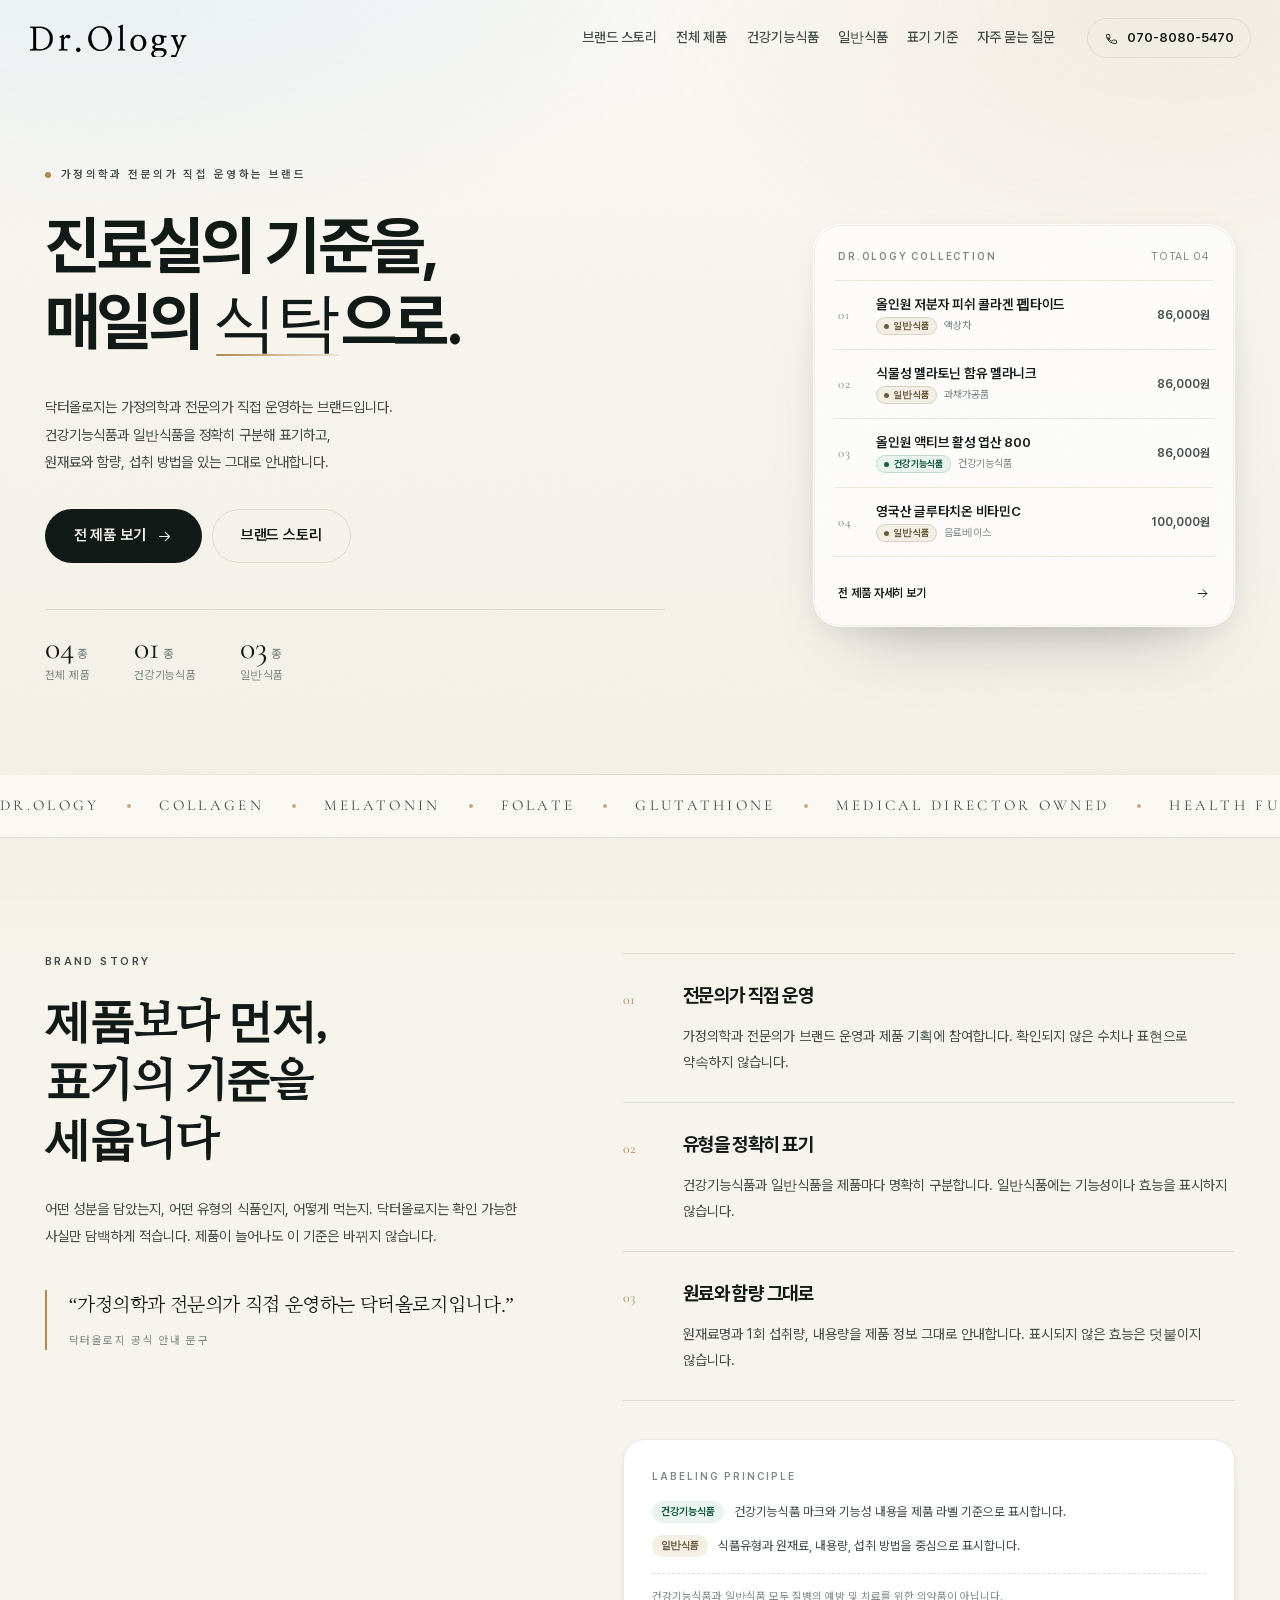
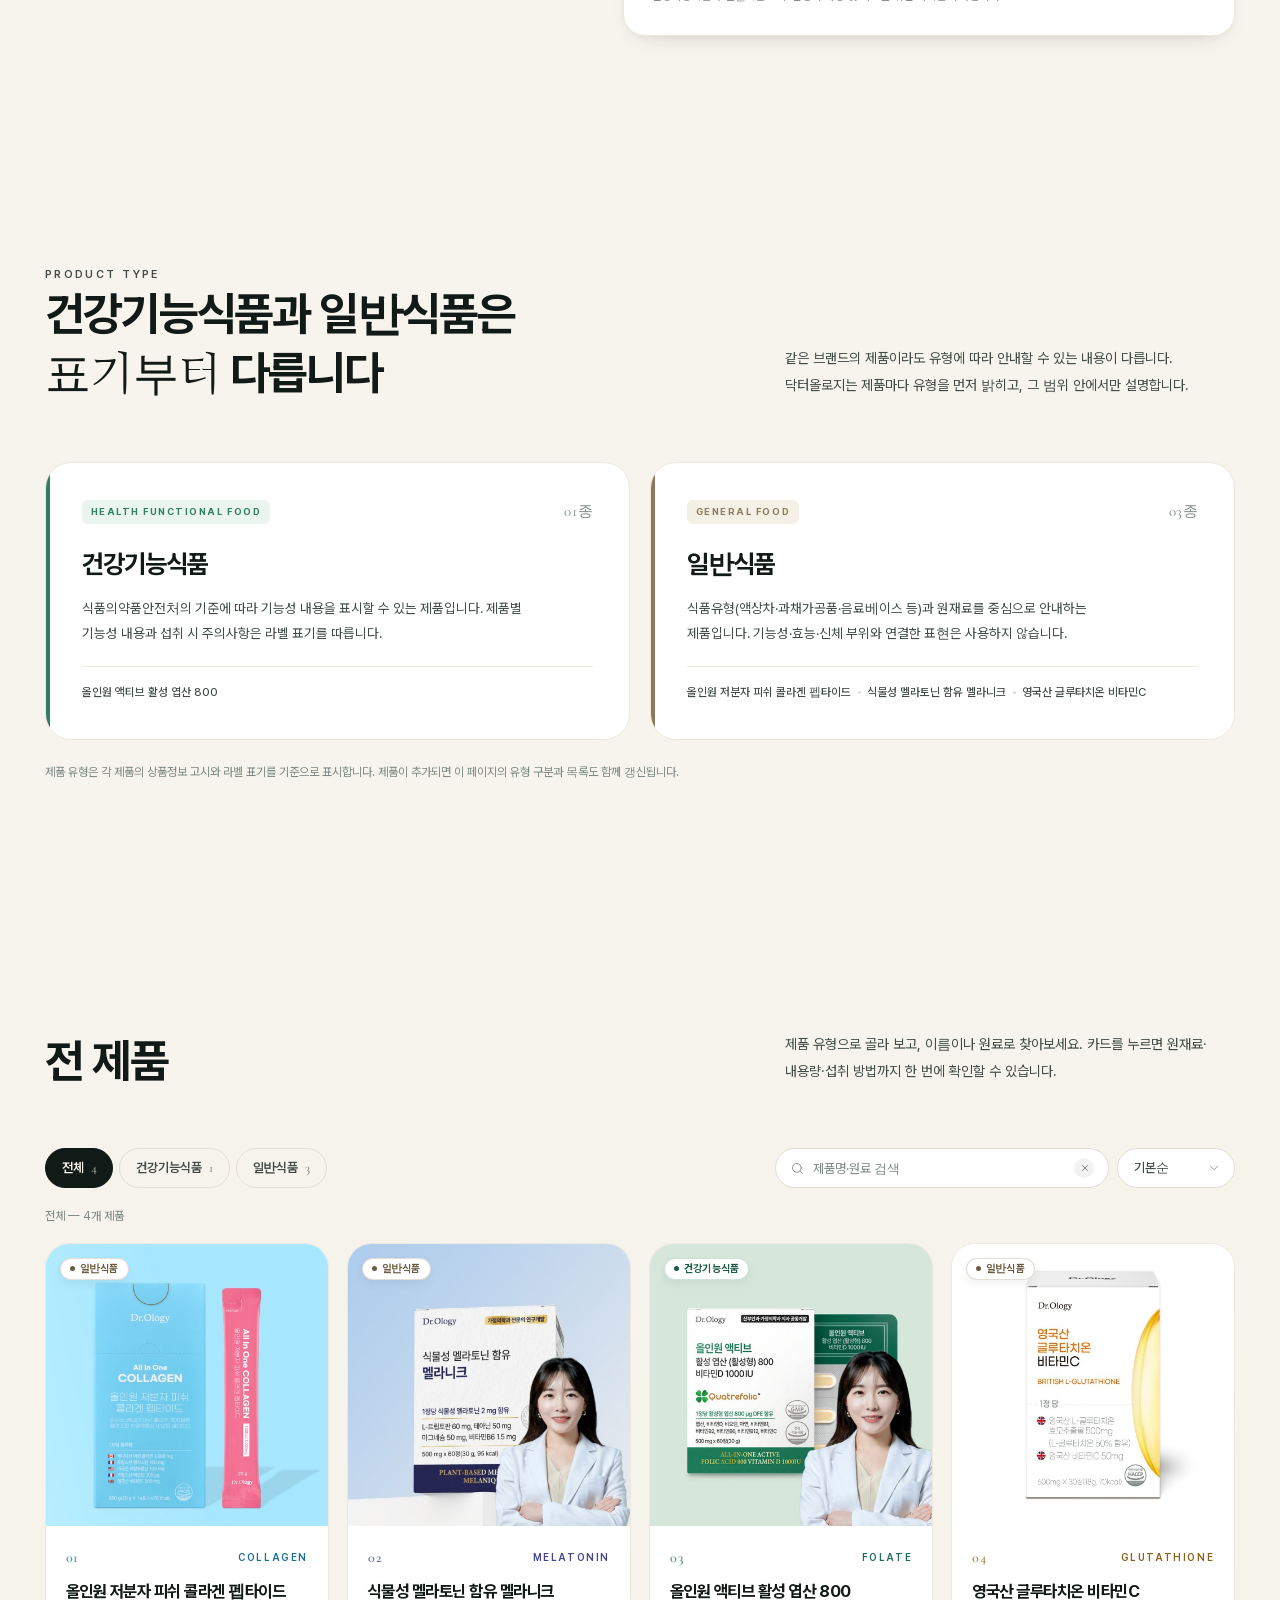
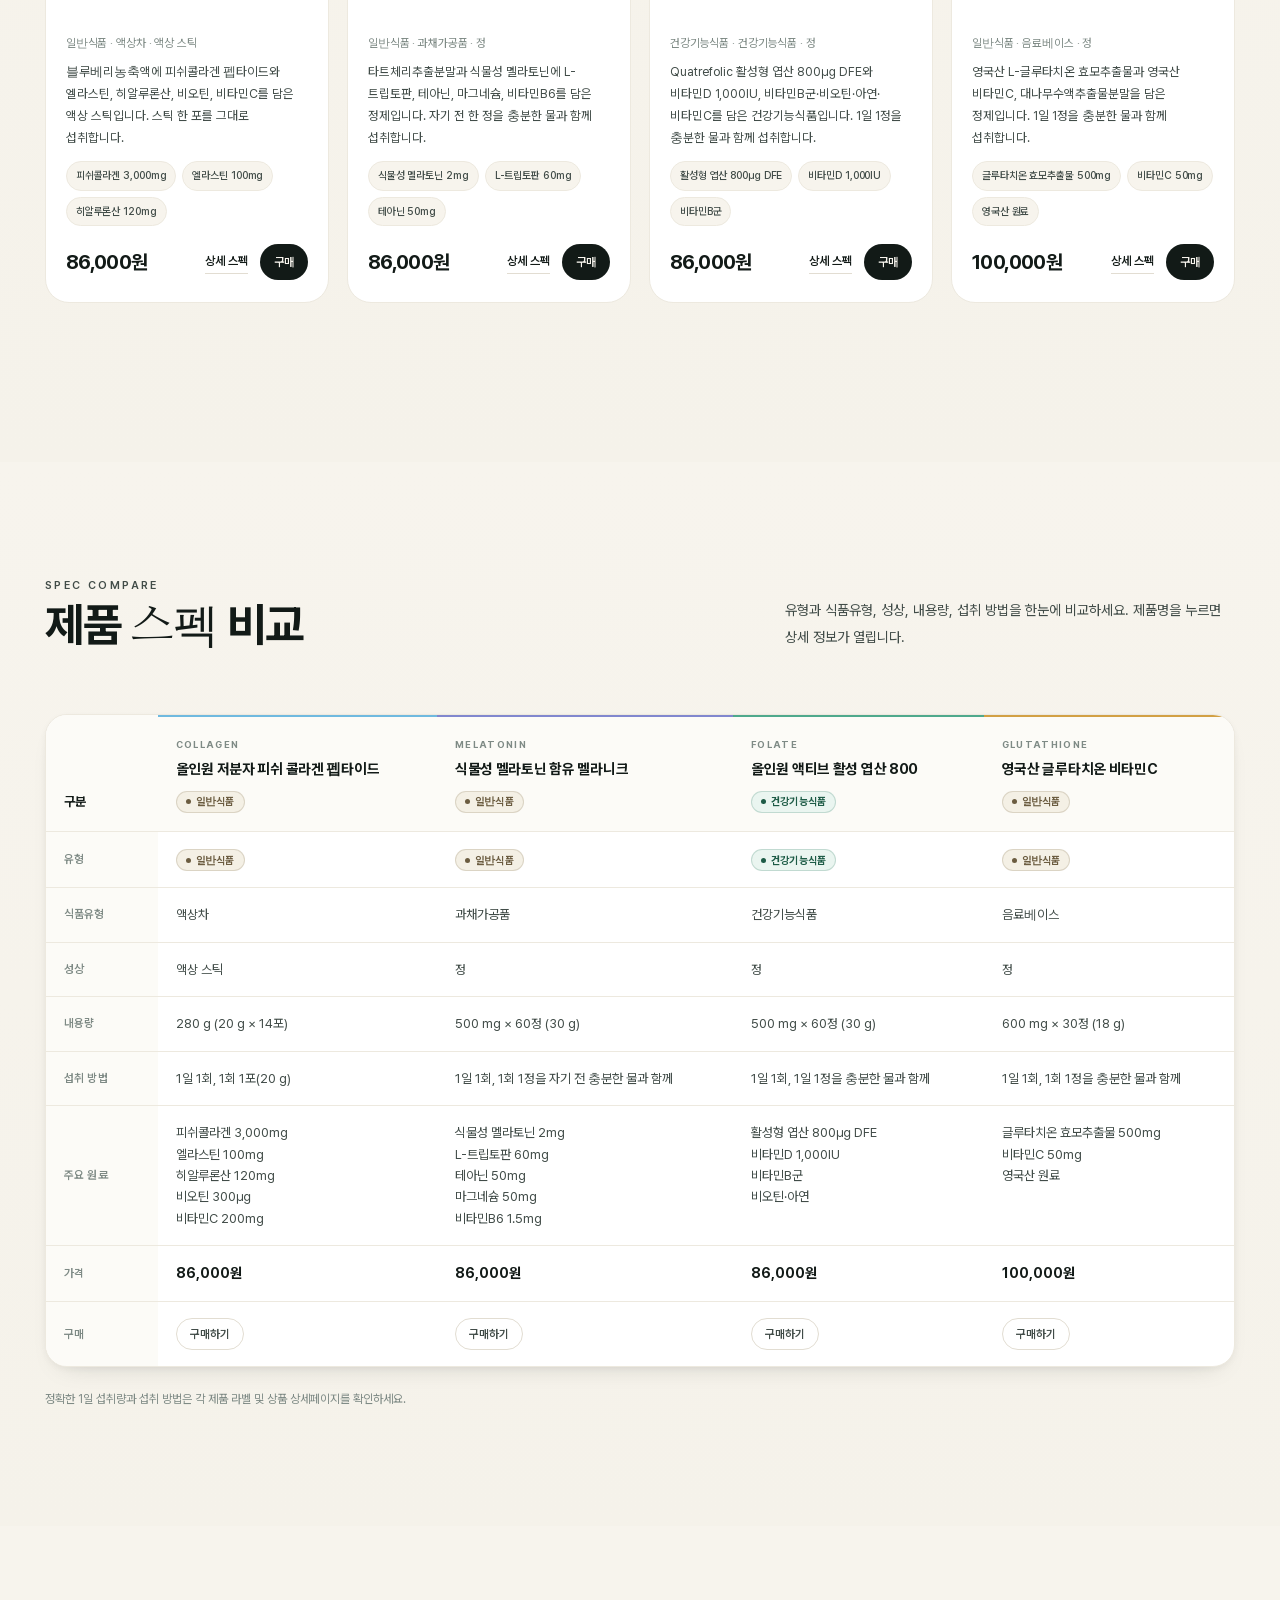
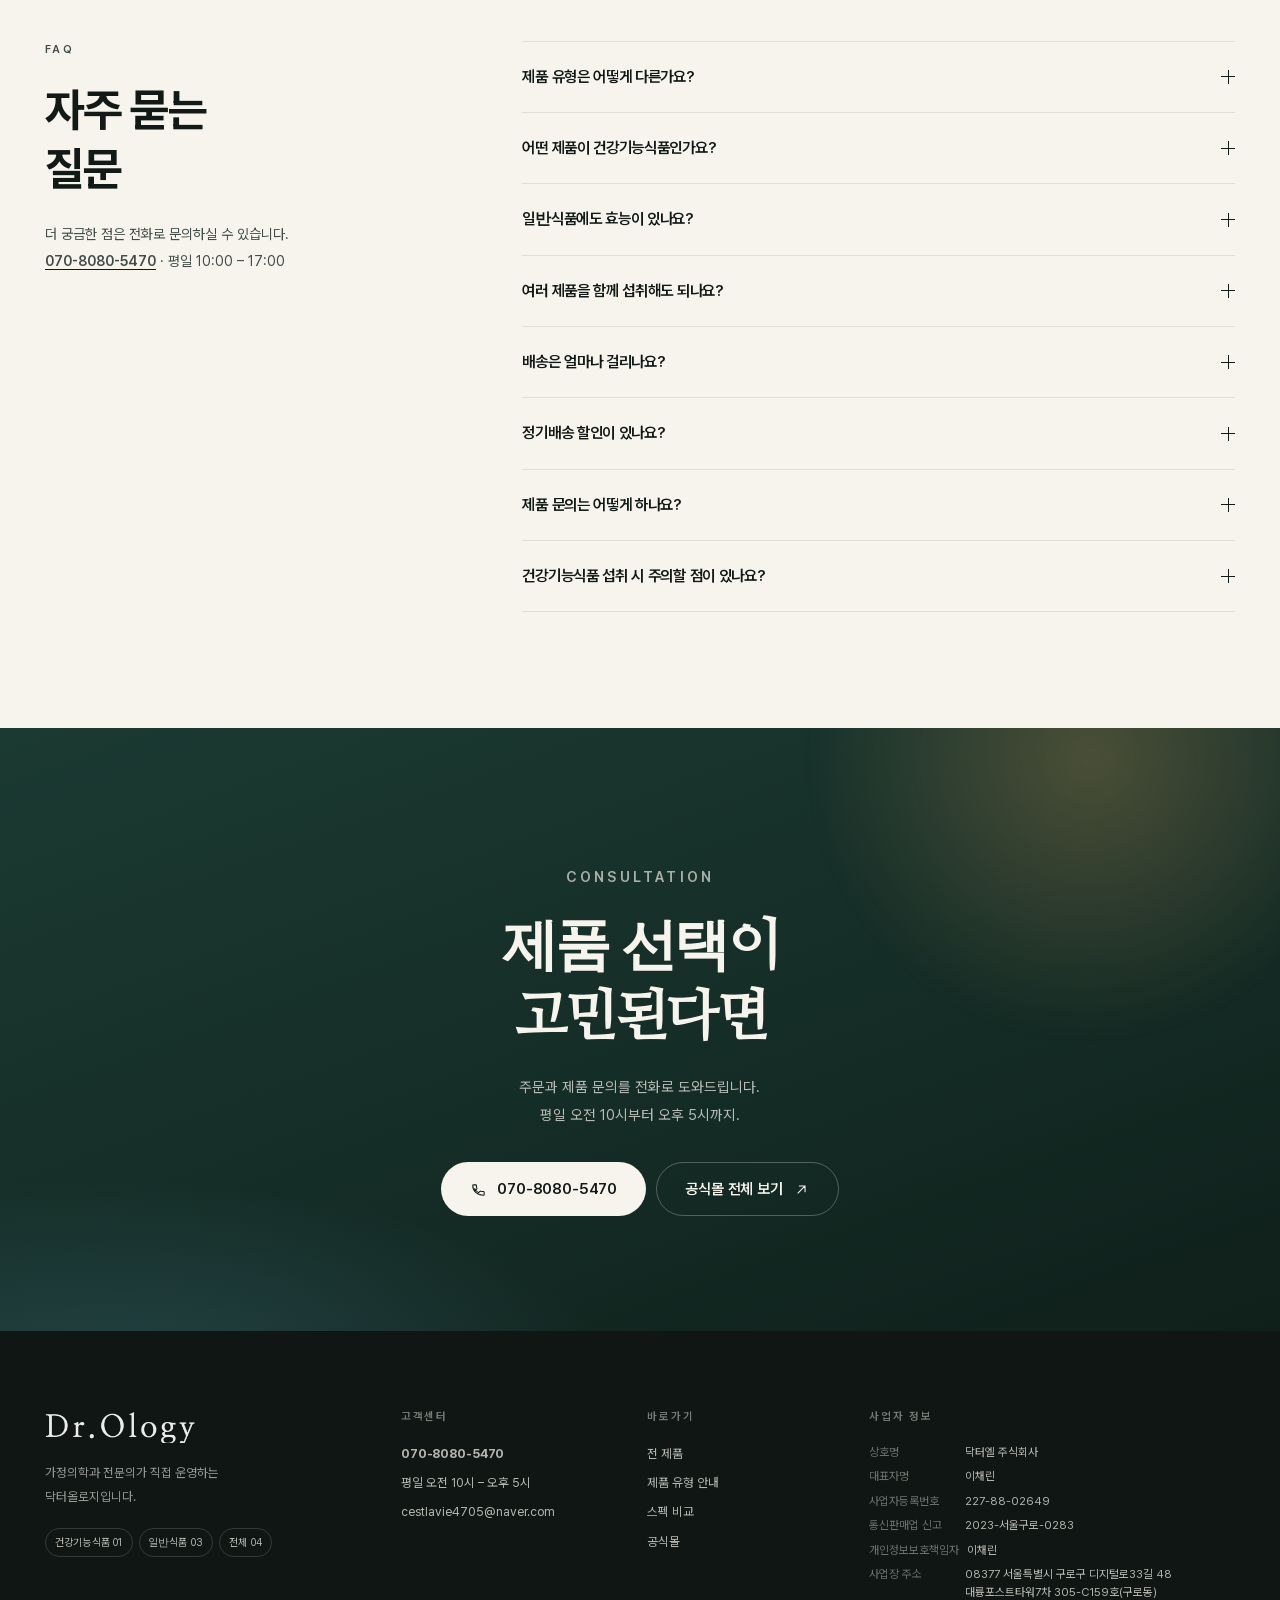
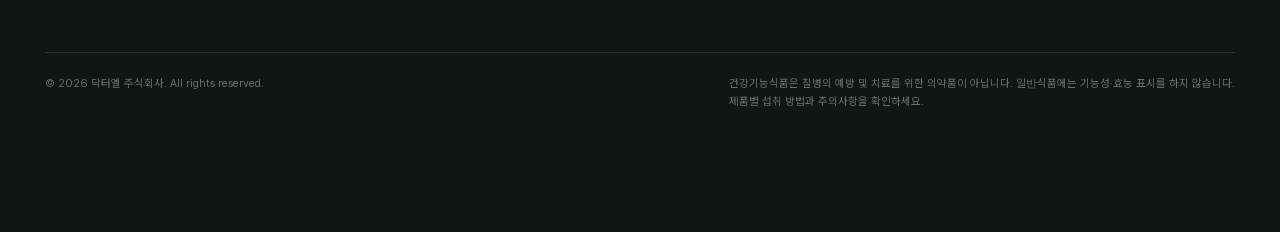
==== commit 95bb2e25: "닥터올로지 v3: 일반식품 규정 준수·확장형 브랜드 스토어 재제작 (제품 데이터 기반 필터·비교·상세 모달)" ====
--- a/drology/index.html
+++ b/drology/index.html
@@ -3,14 +3,14 @@
 <head>
 <meta charset="utf-8">
 <meta name="viewport" content="width=device-width, initial-scale=1, viewport-fit=cover">
-<title>닥터올로지 Dr.Ology | 콜라겐·멜라토닌·엽산·글루타치온 4대 라인업</title>
-<meta name="description" content="가정의학과 전문의가 직접 운영하는 닥터올로지. 콜라겐, 멜라토닌, 엽산, 글루타치온 네 가지 라인업을 같은 기준으로 설계했습니다. 나에게 맞는 루틴을 진단하고 하루의 균형을 찾아보세요.">
+<title>닥터올로지 Dr.Ology | 가정의학과 전문의가 직접 운영하는 브랜드</title>
+<meta name="description" content="가정의학과 전문의가 직접 운영하는 닥터올로지. 건강기능식품과 일반식품을 정확히 구분해 표기하고, 원재료·내용량·섭취 방법을 제품 정보 그대로 안내합니다. Dr.Ology Collection을 확인해 보세요.">
 <meta name="theme-color" content="#F7F4ED">
 <link rel="canonical" href="https://shoppingranklab.github.io/drology/">
 <meta property="og:type" content="website">
 <meta property="og:site_name" content="닥터올로지 Dr.Ology">
-<meta property="og:title" content="닥터올로지 Dr.Ology | 네 가지 성분, 하나의 균형">
-<meta property="og:description" content="콜라겐·멜라토닌·엽산·글루타치온. 가정의학과 전문의가 직접 운영하는 닥터올로지의 4대 라인업과 하루 루틴을 확인하세요.">
+<meta property="og:title" content="닥터올로지 Dr.Ology | 진료실의 기준을, 매일의 식탁으로">
+<meta property="og:description" content="가정의학과 전문의가 직접 운영하는 브랜드. 건강기능식품과 일반식품을 구분해 표기하고 원재료와 섭취 방법을 그대로 안내합니다.">
 <meta property="og:url" content="https://shoppingranklab.github.io/drology/">
 <meta property="og:image" content="https://shoppingranklab.github.io/drology/assets/og.jpg">
 <meta property="og:image:width" content="1200">
@@ -20,14 +20,14 @@
 <script>document.documentElement.classList.add('js');</script>
 <link rel="preload" href="assets/pretendard.woff2" as="font" type="font/woff2" crossorigin>
 <link rel="preload" href="assets/nanum-myeongjo.woff2" as="font" type="font/woff2" crossorigin>
-<link rel="stylesheet" href="styles.css?v=9">
+<link rel="stylesheet" href="styles.css?v=10">
 <script type="application/ld+json">
 {
   "@context": "https://schema.org",
   "@type": "Brand",
   "name": "닥터올로지",
   "alternateName": "Dr.Ology",
-  "description": "가정의학과 전문의가 직접 운영하는 건강기능식품 브랜드. 콜라겐, 멜라토닌, 엽산, 글루타치온 4대 라인업.",
+  "description": "가정의학과 전문의가 직접 운영하는 브랜드. 건강기능식품과 일반식품을 구분해 표기하고, 원재료와 섭취 방법을 제품 정보 그대로 안내합니다.",
   "url": "https://shoppingranklab.github.io/drology/",
   "logo": "https://shoppingranklab.github.io/drology/assets/logo.jpg",
   "parentOrganization": {
@@ -55,13 +55,12 @@
       <img src="assets/logo.jpg" width="190" height="45" alt="닥터올로지 Dr.Ology">
     </a>
     <nav class="nav" aria-label="주요 메뉴">
-      <a href="#lineup" data-nav="lineup">전체 라인업</a>
-      <a href="#collagen" data-nav="collagen">콜라겐</a>
-      <a href="#melatonin" data-nav="melatonin">멜라토닌</a>
-      <a href="#folate" data-nav="folate">엽산</a>
-      <a href="#glutathione" data-nav="glutathione">글루타치온</a>
-      <a href="#finder" data-nav="finder">맞춤 루틴 진단</a>
-      <a href="#philosophy" data-nav="philosophy">브랜드 철학</a>
+      <a href="#story" data-nav="story">브랜드 스토리</a>
+      <a href="#collection" data-nav="collection" data-filter-link="all">전체 제품</a>
+      <a href="#collection" data-filter-link="hff">건강기능식품</a>
+      <a href="#collection" data-filter-link="general">일반식품</a>
+      <a href="#types" data-nav="types">표기 기준</a>
+      <a href="#faq" data-nav="faq">자주 묻는 질문</a>
     </nav>
     <div class="header-actions">
       <a class="header-tel" href="tel:07080805470">
@@ -77,14 +76,13 @@
 
 <div class="mobile-nav" id="mobileNav" aria-hidden="true">
   <nav aria-label="모바일 메뉴">
-    <a href="#lineup">전체 라인업 <em>04</em></a>
-    <a href="#collagen">콜라겐</a>
-    <a href="#melatonin">멜라토닌</a>
-    <a href="#folate">엽산</a>
-    <a href="#glutathione">글루타치온</a>
-    <a href="#finder">맞춤 루틴 진단</a>
-    <a href="#philosophy">브랜드 철학</a>
-    <a href="#compare">비교 매트릭스</a>
+    <a href="#story">브랜드 스토리</a>
+    <a href="#collection" data-filter-link="all">전체 제품 <em id="mCountAll">00</em></a>
+    <a href="#collection" data-filter-link="hff">건강기능식품</a>
+    <a href="#collection" data-filter-link="general">일반식품</a>
+    <a href="#types">표기 기준</a>
+    <a href="#compare">스펙 비교</a>
+    <a href="#faq">자주 묻는 질문</a>
   </nav>
   <div class="mobile-nav-foot">
     <a class="mobile-tel" href="tel:07080805470">070-8080-5470<small>평일 10:00 – 17:00</small></a>
@@ -95,422 +93,157 @@
 <main id="main">
   <!-- HERO -->
   <section class="hero" id="top">
-    <div class="container hero-head">
-      <p class="eyebrow reveal"><span class="dot"></span>가정의학과 전문의가 직접 운영하는 닥터올로지</p>
-      <h1 class="reveal" style="--d:1">네 가지 성분이,<br>하나의 <em class="serif">균형</em>으로.</h1>
-      <div class="hero-copy reveal" style="--d:2">
-        <p>콜라겐, 멜라토닌, 엽산, 글루타치온.<br>닥터올로지는 네 가지 라인업을 같은 무게로 설계합니다.<br>오늘의 고민에 맞는 조합부터 확인해 보세요.</p>
-        <div class="hero-cta">
-          <a class="btn btn-solid" href="#finder">맞춤 루틴 진단하기<svg viewBox="0 0 24 24" aria-hidden="true"><path d="M5 12h14M13 6l6 6-6 6"/></svg></a>
-          <a class="btn btn-ghost" href="#lineup">4대 라인업 한눈에 보기</a>
-        </div>
-      </div>
-      <ul class="hero-meta reveal" style="--d:3">
-        <li><strong>04</strong><span>가지 라인업</span></li>
-        <li><strong>24<small>H</small></strong><span>하루 네 번의 루틴</span></li>
-        <li><strong>1:1</strong><span>주문·제품 문의</span></li>
-      </ul>
-    </div>
-
-    <div class="container container-wide">
-      <div class="showcase reveal" id="showcase" style="--d:2">
-        <div class="showcase-head">
-          <p class="micro">THE FOUR LINES <span>— 네 가지 라인업, 같은 무게</span></p>
-          <div class="showcase-ctrl">
-            <span class="counter"><b id="panelIndex">01</b> / 04</span>
-            <button class="round-btn" id="panelPrev" aria-label="이전 라인업 보기"><svg viewBox="0 0 24 24" aria-hidden="true"><path d="M14 6l-6 6 6 6"/></svg></button>
-            <button class="round-btn" id="panelNext" aria-label="다음 라인업 보기"><svg viewBox="0 0 24 24" aria-hidden="true"><path d="M10 6l6 6-6 6"/></svg></button>
-          </div>
-        </div>
-
-        <div class="panels" id="panels" role="tablist" aria-label="닥터올로지 4대 라인업 쇼케이스">
-          <article class="panel is-active" role="tab" tabindex="0" aria-selected="true" aria-controls="panelExtra-collagen" id="panel-collagen" data-key="collagen">
-            <div class="panel-top"><span class="panel-idx">01</span><span class="panel-en">COLLAGEN</span></div>
-            <div class="panel-media"><img src="assets/collagen.jpg" width="500" height="500" alt="닥터올로지 올인원 저분자 피쉬 콜라겐 패키지" fetchpriority="high"></div>
-            <div class="panel-body">
-              <p class="panel-tag">피부 탄력 · 보습</p>
-              <h2 class="panel-name">올인원 저분자<br>피쉬 콜라겐</h2>
-              <p class="panel-time"><svg viewBox="0 0 24 24" aria-hidden="true"><circle cx="12" cy="12" r="9"/><path d="M12 7v5l3 2"/></svg>저녁 식후 · 1포</p>
-              <div class="panel-extra" id="panelExtra-collagen">
-                <p>300달톤 저분자 피쉬콜라겐 3,000mg · 엘라스틴 · 히알루론산</p>
-                <button class="link-btn" data-open="collagen" type="button">자세히 보기<svg viewBox="0 0 24 24" aria-hidden="true"><path d="M5 12h14M13 6l6 6-6 6"/></svg></button>
-              </div>
-            </div>
-            <span class="panel-glow" aria-hidden="true"></span>
-          </article>
-
-          <article class="panel" role="tab" tabindex="-1" aria-selected="false" aria-controls="panelExtra-melatonin" id="panel-melatonin" data-key="melatonin">
-            <div class="panel-top"><span class="panel-idx">02</span><span class="panel-en">MELATONIN</span></div>
-            <div class="panel-media"><img src="assets/melatonin.jpg" width="500" height="500" alt="닥터올로지 식물성 멜라토닌 멜라니크 패키지" fetchpriority="high"></div>
-            <div class="panel-body">
-              <p class="panel-tag">숙면 · 수면 리듬</p>
-              <h2 class="panel-name">식물성 멜라토닌<br>멜라니크</h2>
-              <p class="panel-time"><svg viewBox="0 0 24 24" aria-hidden="true"><circle cx="12" cy="12" r="9"/><path d="M12 7v5l3 2"/></svg>취침 30분 전 · 1정</p>
-              <div class="panel-extra" id="panelExtra-melatonin">
-                <p>식물성 멜라토닌 2mg · L-트립토판 60mg · 테아닌 50mg</p>
-                <button class="link-btn" data-open="melatonin" type="button">자세히 보기<svg viewBox="0 0 24 24" aria-hidden="true"><path d="M5 12h14M13 6l6 6-6 6"/></svg></button>
-              </div>
-            </div>
-            <span class="panel-glow" aria-hidden="true"></span>
-          </article>
-
-          <article class="panel" role="tab" tabindex="-1" aria-selected="false" aria-controls="panelExtra-folate" id="panel-folate" data-key="folate">
-            <div class="panel-top"><span class="panel-idx">03</span><span class="panel-en">FOLATE</span></div>
-            <div class="panel-media"><img src="assets/folate.jpg" width="500" height="500" alt="닥터올로지 올인원 액티브 활성 엽산 패키지" fetchpriority="high"></div>
-            <div class="panel-body">
-              <p class="panel-tag">활력 · 임신 준비</p>
-              <h2 class="panel-name">올인원 액티브<br>활성 엽산 800</h2>
-              <p class="panel-time"><svg viewBox="0 0 24 24" aria-hidden="true"><circle cx="12" cy="12" r="9"/><path d="M12 7v5l3 2"/></svg>아침 식후 · 1정</p>
-              <div class="panel-extra" id="panelExtra-folate">
-                <p>Quatrefolic 활성형 엽산 800㎍ DFE · 비타민D 1000IU</p>
-                <button class="link-btn" data-open="folate" type="button">자세히 보기<svg viewBox="0 0 24 24" aria-hidden="true"><path d="M5 12h14M13 6l6 6-6 6"/></svg></button>
-              </div>
-            </div>
-            <span class="panel-glow" aria-hidden="true"></span>
-          </article>
-
-          <article class="panel" role="tab" tabindex="-1" aria-selected="false" aria-controls="panelExtra-glutathione" id="panel-glutathione" data-key="glutathione">
-            <div class="panel-top"><span class="panel-idx">04</span><span class="panel-en">GLUTATHIONE</span></div>
-            <div class="panel-media"><img src="assets/glutathione.jpg" width="500" height="500" alt="닥터올로지 영국산 글루타치온 비타민C 패키지" fetchpriority="high"></div>
-            <div class="panel-body">
-              <p class="panel-tag">항산화 · 피로 관리</p>
-              <h2 class="panel-name">영국산 글루타치온<br>비타민C</h2>
-              <p class="panel-time"><svg viewBox="0 0 24 24" aria-hidden="true"><circle cx="12" cy="12" r="9"/><path d="M12 7v5l3 2"/></svg>낮 식후 · 1정</p>
-              <div class="panel-extra" id="panelExtra-glutathione">
-                <p>영국산 L-글루타치온 500mg · 영국산 비타민C 50mg</p>
-                <button class="link-btn" data-open="glutathione" type="button">자세히 보기<svg viewBox="0 0 24 24" aria-hidden="true"><path d="M5 12h14M13 6l6 6-6 6"/></svg></button>
-              </div>
-            </div>
-            <span class="panel-glow" aria-hidden="true"></span>
-          </article>
-        </div>
-
-        <div class="tabs" role="tablist" aria-label="라인업 선택">
-          <button class="tab is-active" role="tab" aria-selected="true" data-tab="collagen"><span class="tab-num">01</span><span class="tab-name">콜라겐</span><span class="tab-bar"></span></button>
-          <button class="tab" role="tab" aria-selected="false" data-tab="melatonin"><span class="tab-num">02</span><span class="tab-name">멜라토닌</span><span class="tab-bar"></span></button>
-          <button class="tab" role="tab" aria-selected="false" data-tab="folate"><span class="tab-num">03</span><span class="tab-name">엽산</span><span class="tab-bar"></span></button>
-          <button class="tab" role="tab" aria-selected="false" data-tab="glutathione"><span class="tab-num">04</span><span class="tab-name">글루타치온</span><span class="tab-bar"></span></button>
-        </div>
-      </div>
+    <div class="container hero-grid">
+      <div class="hero-head">
+        <p class="eyebrow reveal"><span class="dot"></span>가정의학과 전문의가 직접 운영하는 브랜드</p>
+        <h1 class="reveal" style="--d:1">진료실의 기준을,<br>매일의 <em class="serif">식탁</em>으로.</h1>
+        <p class="hero-lead reveal" style="--d:2">닥터올로지는 가정의학과 전문의가 직접 운영하는 브랜드입니다.<br>건강기능식품과 일반식품을 정확히 구분해 표기하고,<br>원재료와 함량, 섭취 방법을 있는 그대로 안내합니다.</p>
+        <div class="hero-cta reveal" style="--d:3">
+          <a class="btn btn-solid" href="#collection">전 제품 보기<svg viewBox="0 0 24 24" aria-hidden="true"><path d="M5 12h14M13 6l6 6-6 6"/></svg></a>
+          <a class="btn btn-ghost" href="#story">브랜드 스토리</a>
+        </div>
+        <dl class="hero-stats reveal" id="heroStats" style="--d:4"></dl>
+      </div>
+
+      <aside class="collection-index reveal" style="--d:2" aria-labelledby="ciTitle">
+        <div class="ci-head">
+          <span class="micro" id="ciTitle">DR.OLOGY COLLECTION</span>
+          <span class="ci-count" id="ciCount"></span>
+        </div>
+        <ol class="ci-list" id="collectionIndex"></ol>
+        <a class="ci-foot" href="#collection">
+          <span>전 제품 자세히 보기</span>
+          <svg viewBox="0 0 24 24" aria-hidden="true"><path d="M5 12h14M13 6l6 6-6 6"/></svg>
+        </a>
+      </aside>
     </div>
   </section>
 
   <div class="ticker" aria-hidden="true">
-    <div class="ticker-track">
-      <span>COLLAGEN</span><i></i><span>MELATONIN</span><i></i><span>FOLATE</span><i></i><span>GLUTATHIONE</span><i></i><span>DAILY BALANCE</span><i></i><span>DR.OLOGY</span><i></i>
-      <span>COLLAGEN</span><i></i><span>MELATONIN</span><i></i><span>FOLATE</span><i></i><span>GLUTATHIONE</span><i></i><span>DAILY BALANCE</span><i></i><span>DR.OLOGY</span><i></i>
-    </div>
+    <div class="ticker-track" id="tickerTrack"></div>
   </div>
 
-  <!-- PHILOSOPHY -->
-  <section class="section philosophy" id="philosophy">
+  <!-- STORY -->
+  <section class="section story" id="story">
     <div class="container">
-      <div class="philosophy-grid">
-        <div class="philosophy-head">
-          <p class="eyebrow reveal">BRAND PHILOSOPHY</p>
-          <h2 class="section-title serif reveal" style="--d:1">네 가지를<br>같은 무게로<br>바라보는 이유</h2>
-          <p class="section-lead reveal" style="--d:2">닥터올로지는 특정 성분을 앞세우지 않습니다. 피부, 수면, 활력, 항산화. 서로 다른 고민을 가진 사람이 각자에게 필요한 한 가지를 고를 수 있어야 한다고 믿습니다.</p>
+      <div class="story-grid">
+        <div class="story-head">
+          <p class="eyebrow reveal">BRAND STORY</p>
+          <h2 class="section-title serif reveal" style="--d:1">제품보다 먼저,<br>표기의 기준을<br>세웁니다</h2>
+          <p class="section-lead reveal" style="--d:2">어떤 성분을 담았는지, 어떤 유형의 식품인지, 어떻게 먹는지. 닥터올로지는 확인 가능한 사실만 담백하게 적습니다. 제품이 늘어나도 이 기준은 바뀌지 않습니다.</p>
           <blockquote class="pullquote reveal" style="--d:3">
             <p>“가정의학과 전문의가 직접 운영하는 닥터올로지입니다.”</p>
             <cite>닥터올로지 공식 안내 문구</cite>
           </blockquote>
         </div>
-        <div class="philosophy-body">
-          <div class="balance-wrap reveal">
-            <div class="balance-head">
-              <span class="micro">LINEUP BALANCE</span>
-              <span class="balance-ratio">1 : 1 : 1 : 1</span>
-            </div>
-            <div class="balance-bar" aria-label="네 가지 라인업은 동일한 비중으로 구성됩니다">
-              <div class="balance-seg" data-c="collagen"><span>콜라겐</span><b>01</b></div>
-              <div class="balance-seg" data-c="melatonin"><span>멜라토닌</span><b>02</b></div>
-              <div class="balance-seg" data-c="folate"><span>엽산</span><b>03</b></div>
-              <div class="balance-seg" data-c="glutathione"><span>글루타치온</span><b>04</b></div>
-            </div>
-          </div>
+        <div class="story-body">
           <div class="principle-list">
             <article class="principle reveal" style="--d:1">
               <span class="principle-num">01</span>
-              <h3>같은 무게</h3>
-              <p>메인과 서브를 나누지 않습니다. 네 라인업은 모두 같은 기준으로 설계하고, 같은 자리에서 소개합니다.</p>
+              <h3>전문의가 직접 운영</h3>
+              <p>가정의학과 전문의가 브랜드 운영과 제품 기획에 참여합니다. 확인되지 않은 수치나 표현으로 약속하지 않습니다.</p>
             </article>
             <article class="principle reveal" style="--d:2">
               <span class="principle-num">02</span>
-              <h3>전문의의 시선</h3>
-              <p>가정의학과 전문의가 직접 운영합니다. 라벨에 적힌 성분과 함량을 그대로 보여드리고, 확인되지 않은 수치로 말하지 않습니다.</p>
+              <h3>유형을 정확히 표기</h3>
+              <p>건강기능식품과 일반식품을 제품마다 명확히 구분합니다. 일반식품에는 기능성이나 효능을 표시하지 않습니다.</p>
             </article>
             <article class="principle reveal" style="--d:3">
               <span class="principle-num">03</span>
-              <h3>하루의 리듬</h3>
-              <p>아침과 낮, 저녁과 취침 전. 시간대에 맞춰 겹치지 않게 먹는 루틴을 함께 설계합니다.</p>
+              <h3>원료와 함량 그대로</h3>
+              <p>원재료명과 1회 섭취량, 내용량을 제품 정보 그대로 안내합니다. 표시되지 않은 효능은 덧붙이지 않습니다.</p>
             </article>
           </div>
-        </div>
-      </div>
-    </div>
-  </section>
-
-  <!-- 24H ROUTINE -->
-  <section class="section routine" id="routine">
+          <div class="label-rule reveal" style="--d:4">
+            <p class="micro">LABELING PRINCIPLE</p>
+            <ul class="rule-list">
+              <li><span class="rule-tag is-hff">건강기능식품</span><span>건강기능식품 마크와 기능성 내용을 제품 라벨 기준으로 표시합니다.</span></li>
+              <li><span class="rule-tag is-general">일반식품</span><span>식품유형과 원재료, 내용량, 섭취 방법을 중심으로 표시합니다.</span></li>
+            </ul>
+            <p class="rule-note">건강기능식품과 일반식품 모두 질병의 예방 및 치료를 위한 의약품이 아닙니다.</p>
+          </div>
+        </div>
+      </div>
+    </div>
+  </section>
+
+  <!-- TYPES -->
+  <section class="section types" id="types">
     <div class="container">
       <div class="section-head">
         <div>
-          <p class="eyebrow reveal">24H ROUTINE</p>
-          <h2 class="section-title reveal" style="--d:1">하루 네 번,<br><em class="serif">겹치지 않는</em> 루틴</h2>
-        </div>
-        <p class="section-lead reveal" style="--d:2">같은 성분도 시간대에 따라 자리가 다릅니다. 네 라인업을 하루의 리듬에 맞춰 배치해 보세요. 시간을 누르면 그 시간의 이유가 열립니다.</p>
-      </div>
-
-      <div class="timeline reveal" id="routineTimeline">
-        <div class="timeline-line" aria-hidden="true"><span class="timeline-progress" id="timelineProgress"></span></div>
-        <button class="stop is-active" data-slot="morning" aria-pressed="true">
-          <span class="stop-time">07:30</span>
-          <span class="stop-dot"><span></span></span>
-          <span class="stop-label">아침</span>
-          <span class="stop-product">활성 엽산 800</span>
-        </button>
-        <button class="stop" data-slot="noon" aria-pressed="false">
-          <span class="stop-time">12:30</span>
-          <span class="stop-dot"><span></span></span>
-          <span class="stop-label">낮</span>
-          <span class="stop-product">글루타치온 · 비타민C</span>
-        </button>
-        <button class="stop" data-slot="evening" aria-pressed="false">
-          <span class="stop-time">20:00</span>
-          <span class="stop-dot"><span></span></span>
-          <span class="stop-label">저녁</span>
-          <span class="stop-product">콜라겐 액상 스틱</span>
-        </button>
-        <button class="stop" data-slot="night" aria-pressed="false">
-          <span class="stop-time">22:30</span>
-          <span class="stop-dot"><span></span></span>
-          <span class="stop-label">취침 전</span>
-          <span class="stop-product">식물성 멜라토닌</span>
-        </button>
-      </div>
-
-      <div class="routine-detail" id="routineDetail">
-        <div class="routine-visual">
-          <svg class="clock" viewBox="0 0 200 200" aria-hidden="true">
-            <defs>
-              <linearGradient id="clockFade" x1="0" y1="0" x2="1" y2="1">
-                <stop offset="0%" stop-color="var(--accent, #74BEE3)" stop-opacity=".55"/>
-                <stop offset="100%" stop-color="var(--accent, #74BEE3)" stop-opacity="0"/>
-              </linearGradient>
-            </defs>
-            <circle class="clock-ring" cx="100" cy="100" r="88"/>
-            <circle class="clock-arc" id="clockArc" cx="100" cy="100" r="88"/>
-            <g class="clock-ticks" id="clockTicks"></g>
-            <line class="clock-hand" id="clockHand" x1="100" y1="100" x2="100" y2="34"/>
-            <circle class="clock-pin" cx="100" cy="100" r="5"/>
-          </svg>
-          <div class="clock-readout">
-            <strong id="routineTime">07:30</strong>
-            <span id="routinePeriod">아침</span>
+          <p class="eyebrow reveal">PRODUCT TYPE</p>
+          <h2 class="section-title reveal" style="--d:1">건강기능식품과 일반식품은<br><em class="serif">표기부터</em> 다릅니다</h2>
+        </div>
+        <p class="section-lead reveal" style="--d:2">같은 브랜드의 제품이라도 유형에 따라 안내할 수 있는 내용이 다릅니다. 닥터올로지는 제품마다 유형을 먼저 밝히고, 그 범위 안에서만 설명합니다.</p>
+      </div>
+      <div class="type-grid">
+        <article class="type-card is-hff reveal" style="--d:1">
+          <div class="type-top">
+            <span class="type-badge is-hff">HEALTH FUNCTIONAL FOOD</span>
+            <span class="type-count" data-count="hff">0종</span>
           </div>
-          <img class="routine-thumb" id="routineThumb" src="assets/folate.jpg" width="96" height="96" alt="">
-        </div>
-        <div class="routine-copy">
-          <p class="routine-slot-label" id="routineSlotLabel">아침 · 활성 엽산</p>
-          <h3 id="routineTitle">하루의 시작, 수용성 성분부터</h3>
-          <p id="routineDesc">활성형 엽산(Quatrefolic) 800㎍ DFE와 비타민D 1000IU. 아침 식사 후 물과 함께 챙기면 하루 루틴의 기준점이 됩니다.</p>
-          <ul class="chip-row" id="routineChips"></ul>
-          <div class="routine-actions">
-            <button class="btn btn-ghost small" data-open="folate" id="routineOpen" type="button">제품 상세 보기</button>
-            <a class="arrow-link" id="routineBuy" href="https://cestlavie4705.cafe24.com/product/%EB%8B%A5%ED%84%B0%EC%98%AC%EB%A1%9C%EC%A7%80-%EC%97%BD%EC%82%B0/14/category/1/display/2/" target="_blank" rel="noopener">구매 페이지로<svg viewBox="0 0 24 24" aria-hidden="true"><path d="M7 17 17 7M9 7h8v8"/></svg></a>
+          <h3>건강기능식품</h3>
+          <p>식품의약품안전처의 기준에 따라 기능성 내용을 표시할 수 있는 제품입니다. 제품별 기능성 내용과 섭취 시 주의사항은 라벨 표기를 따릅니다.</p>
+          <ul class="type-products" data-products="hff"></ul>
+        </article>
+        <article class="type-card is-general reveal" style="--d:2">
+          <div class="type-top">
+            <span class="type-badge is-general">GENERAL FOOD</span>
+            <span class="type-count" data-count="general">0종</span>
           </div>
-        </div>
-      </div>
-      <p class="footnote reveal">표시된 시간은 닥터올로지가 제안하는 섭취 루틴입니다. 정확한 1일 섭취량과 주의사항은 제품 라벨을 확인하고, 복용 중인 약이나 질환이 있다면 전문가와 상담하세요.</p>
-    </div>
-  </section>
-
-  <!-- FINDER -->
-  <section class="section finder" id="finder">
+          <h3>일반식품</h3>
+          <p>식품유형(액상차·과채가공품·음료베이스 등)과 원재료를 중심으로 안내하는 제품입니다. 기능성·효능·신체 부위와 연결한 표현은 사용하지 않습니다.</p>
+          <ul class="type-products" data-products="general"></ul>
+        </article>
+      </div>
+      <p class="footnote reveal">제품 유형은 각 제품의 상품정보 고시와 라벨 표기를 기준으로 표시합니다. 제품이 추가되면 이 페이지의 유형 구분과 목록도 함께 갱신됩니다.</p>
+    </div>
+  </section>
+
+  <!-- COLLECTION -->
+  <section class="section collection" id="collection">
     <div class="container">
       <div class="section-head">
         <div>
-          <p class="eyebrow reveal">ROUTINE FINDER</p>
-          <h2 class="section-title reveal" style="--d:1">나에게 맞는<br>닥터올로지 <em class="serif">찾기</em></h2>
-        </div>
-        <p class="section-lead reveal" style="--d:2">지금 가장 신경 쓰이는 고민을 골라 보세요. 네 가지 성분의 적합도와 추천 조합을 실시간으로 계산합니다. 여러 개를 함께 골라도 됩니다.</p>
-      </div>
-
-      <div class="finder-grid">
-        <div class="finder-select reveal">
-          <p class="micro">STEP 1 — 고민 선택</p>
-          <div class="concerns" role="group" aria-label="고민 선택">
-            <button class="concern" data-concern="skin" aria-pressed="false">
-              <span class="concern-ico"><svg viewBox="0 0 24 24" aria-hidden="true"><path d="M12 3s6 6.6 6 11a6 6 0 0 1-12 0c0-4.4 6-11 6-11z"/></svg></span>
-              <span class="concern-txt"><b>피부 탄력 · 보습</b><small>건조함, 탄력, 피부 결</small></span>
-              <span class="concern-check"><svg viewBox="0 0 24 24" aria-hidden="true"><path d="M5 12.5 10 17l9-10"/></svg></span>
+          <p class="eyebrow reveal">DR.OLOGY COLLECTION</p>
+          <h2 class="section-title reveal" style="--d:1">전 제품</h2>
+        </div>
+        <p class="section-lead reveal" style="--d:2">제품 유형으로 골라 보고, 이름이나 원료로 찾아보세요. 카드를 누르면 원재료·내용량·섭취 방법까지 한 번에 확인할 수 있습니다.</p>
+      </div>
+
+      <div class="toolbar reveal">
+        <div class="filters" role="group" aria-label="제품 유형 필터">
+          <button class="filter is-active" data-filter="all" aria-pressed="true">전체 <b data-count="all">0</b></button>
+          <button class="filter" data-filter="hff" aria-pressed="false">건강기능식품 <b data-count="hff">0</b></button>
+          <button class="filter" data-filter="general" aria-pressed="false">일반식품 <b data-count="general">0</b></button>
+        </div>
+        <div class="toolbar-right">
+          <label class="search">
+            <svg viewBox="0 0 24 24" aria-hidden="true"><circle cx="11" cy="11" r="7"/><path d="m20 20-3.6-3.6"/></svg>
+            <input type="search" id="searchInput" placeholder="제품명·원료 검색" aria-label="제품명 또는 원료 검색">
+            <button class="search-clear" id="searchClear" type="button" aria-label="검색어 지우기" hidden>
+              <svg viewBox="0 0 24 24" aria-hidden="true"><path d="M6 6l12 12M18 6 6 18"/></svg>
             </button>
-            <button class="concern" data-concern="sleep" aria-pressed="false">
-              <span class="concern-ico"><svg viewBox="0 0 24 24" aria-hidden="true"><path d="M20 14.5A8 8 0 0 1 9.5 4a8.5 8.5 0 1 0 10.5 10.5z"/></svg></span>
-              <span class="concern-txt"><b>숙면 · 수면 리듬</b><small>잠들기 어려운 밤, 얕은 잠</small></span>
-              <span class="concern-check"><svg viewBox="0 0 24 24" aria-hidden="true"><path d="M5 12.5 10 17l9-10"/></svg></span>
-            </button>
-            <button class="concern" data-concern="vital" aria-pressed="false">
-              <span class="concern-ico"><svg viewBox="0 0 24 24" aria-hidden="true"><path d="M13 3 5 13h6l-1 8 8-10h-6z"/></svg></span>
-              <span class="concern-txt"><b>활력 · 임신 준비</b><small>하루의 에너지, 엽산 챙기기</small></span>
-              <span class="concern-check"><svg viewBox="0 0 24 24" aria-hidden="true"><path d="M5 12.5 10 17l9-10"/></svg></span>
-            </button>
-            <button class="concern" data-concern="anti" aria-pressed="false">
-              <span class="concern-ico"><svg viewBox="0 0 24 24" aria-hidden="true"><path d="M12 3 5 6v6c0 4.3 3 7.6 7 9 4-1.4 7-4.7 7-9V6z"/></svg></span>
-              <span class="concern-txt"><b>항산화 · 피로 관리</b><small>누적된 피로, 산화 스트레스</small></span>
-              <span class="concern-check"><svg viewBox="0 0 24 24" aria-hidden="true"><path d="M5 12.5 10 17l9-10"/></svg></span>
-            </button>
-          </div>
-          <div class="finder-tools">
-            <p class="finder-hint" id="finderHint">고민을 선택하면 결과가 계산됩니다.</p>
-            <button class="reset-btn" id="finderReset" type="button">선택 초기화</button>
-          </div>
-        </div>
-
-        <div class="finder-result reveal" style="--d:2">
-          <p class="micro">STEP 2 — 적합도</p>
-          <div class="gauges" id="gauges">
-            <div class="gauge" data-key="collagen">
-              <div class="gauge-head"><span class="gauge-name">콜라겐</span><span class="gauge-badge">추천</span><span class="gauge-val">0<small>%</small></span></div>
-              <div class="gauge-track"><span class="gauge-bar"></span></div>
-              <p class="gauge-desc">피부 탄력 · 보습</p>
-            </div>
-            <div class="gauge" data-key="melatonin">
-              <div class="gauge-head"><span class="gauge-name">멜라토닌</span><span class="gauge-badge">추천</span><span class="gauge-val">0<small>%</small></span></div>
-              <div class="gauge-track"><span class="gauge-bar"></span></div>
-              <p class="gauge-desc">숙면 · 수면 리듬</p>
-            </div>
-            <div class="gauge" data-key="folate">
-              <div class="gauge-head"><span class="gauge-name">엽산</span><span class="gauge-badge">추천</span><span class="gauge-val">0<small>%</small></span></div>
-              <div class="gauge-track"><span class="gauge-bar"></span></div>
-              <p class="gauge-desc">활력 · 임신 준비</p>
-            </div>
-            <div class="gauge" data-key="glutathione">
-              <div class="gauge-head"><span class="gauge-name">글루타치온</span><span class="gauge-badge">추천</span><span class="gauge-val">0<small>%</small></span></div>
-              <div class="gauge-track"><span class="gauge-bar"></span></div>
-              <p class="gauge-desc">항산화 · 피로 관리</p>
-            </div>
-          </div>
-
-          <div class="result-box" id="resultBox" aria-live="polite">
-            <p class="result-empty" id="resultEmpty">아직 선택한 고민이 없습니다.<br>고민을 고르면 추천 조합이 나타납니다.</p>
-            <div class="result-content" id="resultContent" hidden>
-              <div class="result-head">
-                <h3>추천 조합 <span id="resultCount">2종</span></h3>
-                <p id="resultSummary"></p>
-              </div>
-              <ul class="result-list" id="resultList"></ul>
-              <div class="result-foot">
-                <p class="result-total">합계 <strong id="resultTotal">0원</strong></p>
-                <a class="btn btn-solid small" id="resultShop" href="https://cestlavie4705.cafe24.com/" target="_blank" rel="noopener">공식몰에서 구매<svg viewBox="0 0 24 24" aria-hidden="true"><path d="M7 17 17 7M9 7h8v8"/></svg></a>
-              </div>
-              <p class="result-note">본 진단은 제품 선택을 돕기 위한 참고용이며 의학적 진단이 아닙니다. 복용 중인 약이나 질환이 있다면 전문가와 상담하세요.</p>
-            </div>
-          </div>
-        </div>
-      </div>
-    </div>
-  </section>
-
-  <!-- LINEUP -->
-  <section class="section lineup" id="lineup">
-    <div class="container">
-      <div class="section-head">
-        <div>
-          <p class="eyebrow reveal">FULL LINEUP</p>
-          <h2 class="section-title reveal" style="--d:1">네 가지 라인업,<br>같은 기준</h2>
-        </div>
-        <p class="section-lead reveal" style="--d:2">제형과 원료, 섭취 타이밍은 다르지만 기준은 같습니다. 카드를 눌러 상세 스펙을 확인하고, 공식몰에서 바로 구매하세요.</p>
-      </div>
-
-      <div class="product-grid">
-        <article class="product-card reveal" data-key="collagen" id="collagen">
-          <a class="card-media" href="https://cestlavie4705.cafe24.com/product/%EB%8B%A5%ED%84%B0%EC%98%AC%EB%A1%9C%EC%A7%80-%EC%98%AC%EC%9D%B8%EC%9B%90-%EC%A0%80%EB%B6%84%EC%9E%90-%ED%94%BC%EC%89%AC-%EC%BD%9C%EB%9D%BC%EA%B2%90-%EB%A7%88%EC%8B%9C%EB%8A%94-%EC%96%B4%EB%A6%B0-300%EB%8B%AC%ED%86%A4-%EC%95%A1%EC%83%81-%EC%97%98%EB%9D%BC%EC%8A%A4%ED%8B%B4-%ED%9E%88%EC%95%8C%EB%A3%A8%EB%A1%A0%EC%82%B0-%EB%B9%84%EC%98%A4%ED%8B%B4-1%EB%B0%95%EC%8A%A4/12/category/1/display/2/" target="_blank" rel="noopener" tabindex="-1" aria-hidden="true">
-            <img src="assets/collagen.jpg" width="500" height="500" alt="닥터올로지 올인원 저분자 피쉬 콜라겐" loading="lazy">
-          </a>
-          <div class="card-body">
-            <div class="card-top"><span class="card-num">01</span><span class="card-en">COLLAGEN</span></div>
-            <p class="card-tag">피부 탄력 · 보습</p>
-            <h3 class="card-name">올인원 저분자 피쉬 콜라겐</h3>
-            <p class="card-desc">300달톤 저분자 피쉬콜라겐을 마시는 액상 스틱 한 포에. 엘라스틴·히알루론산·비오틴·비타민C까지 담았습니다.</p>
-            <ul class="chip-row">
-              <li>콜라겐 3,000mg</li><li>엘라스틴</li><li>히알루론산</li>
-            </ul>
-            <div class="card-foot">
-              <p class="price">86,000<small>원</small></p>
-              <div class="card-actions">
-                <button class="link-btn" data-open="collagen" type="button">상세 스펙</button>
-                <a class="buy-btn" href="https://cestlavie4705.cafe24.com/product/%EB%8B%A5%ED%84%B0%EC%98%AC%EB%A1%9C%EC%A7%80-%EC%98%AC%EC%9D%B8%EC%9B%90-%EC%A0%80%EB%B6%84%EC%9E%90-%ED%94%BC%EC%89%AC-%EC%BD%9C%EB%9D%BC%EA%B2%90-%EB%A7%88%EC%8B%9C%EB%8A%94-%EC%96%B4%EB%A6%B0-300%EB%8B%AC%ED%86%A4-%EC%95%A1%EC%83%81-%EC%97%98%EB%9D%BC%EC%8A%A4%ED%8B%B4-%ED%9E%88%EC%95%8C%EB%A3%A8%EB%A1%A0%EC%82%B0-%EB%B9%84%EC%98%A4%ED%8B%B4-1%EB%B0%95%EC%8A%A4/12/category/1/display/2/" target="_blank" rel="noopener">구매</a>
-              </div>
-            </div>
-          </div>
-        </article>
-
-        <article class="product-card reveal" data-key="melatonin" id="melatonin" style="--d:1">
-          <a class="card-media" href="https://cestlavie4705.cafe24.com/product/%EB%8B%A5%ED%84%B0%EC%98%AC%EB%A1%9C%EC%A7%80-%EC%8B%9D%EB%AC%BC%EC%84%B1-%EB%A9%9C%EB%9D%BC%ED%86%A0%EB%8B%8C/15/category/1/display/2/" target="_blank" rel="noopener" tabindex="-1" aria-hidden="true">
-            <img src="assets/melatonin.jpg" width="500" height="500" alt="닥터올로지 식물성 멜라토닌 멜라니크" loading="lazy">
-          </a>
-          <div class="card-body">
-            <div class="card-top"><span class="card-num">02</span><span class="card-en">MELATONIN</span></div>
-            <p class="card-tag">숙면 · 수면 리듬</p>
-            <h3 class="card-name">식물성 멜라토닌 멜라니크</h3>
-            <p class="card-desc">식물성 멜라토닌 2mg에 L-트립토판·테아닌·마그네슘·비타민B6를 더한 취침 전 한 정.</p>
-            <ul class="chip-row">
-              <li>멜라토닌 2mg</li><li>L-트립토판</li><li>테아닌</li>
-            </ul>
-            <div class="card-foot">
-              <p class="price">86,000<small>원</small></p>
-              <div class="card-actions">
-                <button class="link-btn" data-open="melatonin" type="button">상세 스펙</button>
-                <a class="buy-btn" href="https://cestlavie4705.cafe24.com/product/%EB%8B%A5%ED%84%B0%EC%98%AC%EB%A1%9C%EC%A7%80-%EC%8B%9D%EB%AC%BC%EC%84%B1-%EB%A9%9C%EB%9D%BC%ED%86%A0%EB%8B%8C/15/category/1/display/2/" target="_blank" rel="noopener">구매</a>
-              </div>
-            </div>
-          </div>
-        </article>
-
-        <article class="product-card reveal" data-key="folate" id="folate" style="--d:2">
-          <a class="card-media" href="https://cestlavie4705.cafe24.com/product/%EB%8B%A5%ED%84%B0%EC%98%AC%EB%A1%9C%EC%A7%80-%EC%97%BD%EC%82%B0/14/category/1/display/2/" target="_blank" rel="noopener" tabindex="-1" aria-hidden="true">
-            <img src="assets/folate.jpg" width="500" height="500" alt="닥터올로지 올인원 액티브 활성 엽산" loading="lazy">
-          </a>
-          <div class="card-body">
-            <div class="card-top"><span class="card-num">03</span><span class="card-en">FOLATE</span></div>
-            <p class="card-tag">활력 · 임신 준비</p>
-            <h3 class="card-name">올인원 액티브 활성 엽산 800</h3>
-            <p class="card-desc">Quatrefolic 활성형 엽산 800㎍ DFE와 비타민D 1000IU, 비타민B군·비오틴·아연까지 한 정에.</p>
-            <ul class="chip-row">
-              <li>활성 엽산 800㎍</li><li>비타민D 1000IU</li><li>비타민B군</li>
-            </ul>
-            <div class="card-foot">
-              <p class="price">86,000<small>원</small></p>
-              <div class="card-actions">
-                <button class="link-btn" data-open="folate" type="button">상세 스펙</button>
-                <a class="buy-btn" href="https://cestlavie4705.cafe24.com/product/%EB%8B%A5%ED%84%B0%EC%98%AC%EB%A1%9C%EC%A7%80-%EC%97%BD%EC%82%B0/14/category/1/display/2/" target="_blank" rel="noopener">구매</a>
-              </div>
-            </div>
-          </div>
-        </article>
-
-        <article class="product-card reveal" data-key="glutathione" id="glutathione" style="--d:3">
-          <a class="card-media" href="https://cestlavie4705.cafe24.com/product/%EB%8B%A5%ED%84%B0%EC%98%AC%EB%A1%9C%EC%A7%80-%EA%B8%80%EB%A3%A8%ED%83%80%EC%B9%98%EC%98%A8/16/category/1/display/2/" target="_blank" rel="noopener" tabindex="-1" aria-hidden="true">
-            <img src="assets/glutathione.jpg" width="500" height="500" alt="닥터올로지 영국산 글루타치온 비타민C" loading="lazy">
-          </a>
-          <div class="card-body">
-            <div class="card-top"><span class="card-num">04</span><span class="card-en">GLUTATHIONE</span></div>
-            <p class="card-tag">항산화 · 피로 관리</p>
-            <h3 class="card-name">영국산 글루타치온 비타민C</h3>
-            <p class="card-desc">영국산 L-글루타치온 효모추출물 500mg과 영국산 비타민C 50mg을 한 정에 담았습니다.</p>
-            <ul class="chip-row">
-              <li>글루타치온 500mg</li><li>비타민C 50mg</li><li>영국산 원료</li>
-            </ul>
-            <div class="card-foot">
-              <p class="price">100,000<small>원</small></p>
-              <div class="card-actions">
-                <button class="link-btn" data-open="glutathione" type="button">상세 스펙</button>
-                <a class="buy-btn" href="https://cestlavie4705.cafe24.com/product/%EB%8B%A5%ED%84%B0%EC%98%AC%EB%A1%9C%EC%A7%80-%EA%B8%80%EB%A3%A8%ED%83%80%EC%B9%98%EC%98%A8/16/category/1/display/2/" target="_blank" rel="noopener">구매</a>
-              </div>
-            </div>
-          </div>
-        </article>
+          </label>
+          <label class="sort">
+            <span class="sr-only">정렬</span>
+            <select id="sortSelect">
+              <option value="default">기본순</option>
+              <option value="name">이름순</option>
+              <option value="price-asc">가격 낮은순</option>
+              <option value="price-desc">가격 높은순</option>
+            </select>
+            <svg viewBox="0 0 24 24" aria-hidden="true"><path d="m6 9 6 6 6-6"/></svg>
+          </label>
+        </div>
+      </div>
+
+      <p class="result-line" id="resultLine" aria-live="polite"></p>
+      <div class="product-grid" id="productGrid"></div>
+      <div class="grid-empty" id="gridEmpty" hidden>
+        <p>검색 결과가 없습니다.</p>
+        <button type="button" class="link-btn" id="emptyReset">필터와 검색어 초기화<svg viewBox="0 0 24 24" aria-hidden="true"><path d="M5 12h14M13 6l6 6-6 6"/></svg></button>
       </div>
       <p class="footnote reveal">표시 가격은 2026년 11월 기준이며, 배송비는 3,000원(60,000원 이상 구매 시 무료)입니다. 최종 가격과 재고는 공식몰 상품 페이지에서 확인하세요.</p>
     </div>
@@ -521,67 +254,17 @@
     <div class="container">
       <div class="section-head">
         <div>
-          <p class="eyebrow reveal">COMPARE</p>
-          <h2 class="section-title reveal" style="--d:1">4대 라인업<br><em class="serif">비교</em> 매트릭스</h2>
-        </div>
-        <p class="section-lead reveal" style="--d:2">제형, 핵심 원료, 권장 타이밍, 가격을 한눈에 비교하세요. 각 제품명을 누르면 상세 스펙이 열립니다.</p>
-      </div>
-
-      <p class="table-hint">표를 좌우로 넘기면 네 제품을 나란히 볼 수 있습니다 <span aria-hidden="true">→</span></p>
+          <p class="eyebrow reveal">SPEC COMPARE</p>
+          <h2 class="section-title reveal" style="--d:1">제품 <em class="serif">스펙</em> 비교</h2>
+        </div>
+        <p class="section-lead reveal" style="--d:2">유형과 식품유형, 성상, 내용량, 섭취 방법을 한눈에 비교하세요. 제품명을 누르면 상세 정보가 열립니다.</p>
+      </div>
+      <p class="table-hint">표를 좌우로 넘기면 제품을 나란히 볼 수 있습니다 <span aria-hidden="true">→</span></p>
       <div class="table-scroll reveal">
-        <table class="compare-table">
-          <caption class="sr-only">닥터올로지 4대 라인업 비교표</caption>
-          <thead>
-            <tr>
-              <th scope="col" class="row-head">구분</th>
-              <th scope="col" data-c="collagen"><span class="th-en">COLLAGEN</span><button class="th-name" data-open="collagen" type="button">콜라겐</button></th>
-              <th scope="col" data-c="melatonin"><span class="th-en">MELATONIN</span><button class="th-name" data-open="melatonin" type="button">멜라토닌</button></th>
-              <th scope="col" data-c="folate"><span class="th-en">FOLATE</span><button class="th-name" data-open="folate" type="button">엽산</button></th>
-              <th scope="col" data-c="glutathione"><span class="th-en">GLUTATHIONE</span><button class="th-name" data-open="glutathione" type="button">글루타치온</button></th>
-            </tr>
-          </thead>
-          <tbody>
-            <tr>
-              <th scope="row">제형</th>
-              <td>액상 스틱</td><td>정</td><td>정</td><td>정</td>
-            </tr>
-            <tr>
-              <th scope="row">중량</th>
-              <td>20g × 14포</td><td>500mg × 60정</td><td>500mg × 60정</td><td>600mg × 30정</td>
-            </tr>
-            <tr>
-              <th scope="row">핵심 원료</th>
-              <td>저분자 피쉬콜라겐 3,000mg<br><span>엘라스틴 · 히알루론산</span></td>
-              <td>식물성 멜라토닌 2mg<br><span>L-트립토판 · 테아닌 · 마그네슘</span></td>
-              <td>Quatrefolic 활성형 엽산 800㎍ DFE<br><span>비타민D 1000IU · 비타민B군</span></td>
-              <td>영국산 L-글루타치온 500mg<br><span>영국산 비타민C 50mg</span></td>
-            </tr>
-            <tr>
-              <th scope="row">특징</th>
-              <td>300달톤 저분자, 물 없이 한 포</td>
-              <td>식물성 멜라토닌 함유</td>
-              <td>활성형 엽산 + 비타민D</td>
-              <td>영국산 원료 그대로</td>
-            </tr>
-            <tr>
-              <th scope="row">권장 타이밍</th>
-              <td><span class="dot-tag" data-c="collagen">저녁 식후</span></td>
-              <td><span class="dot-tag" data-c="melatonin">취침 30분 전</span></td>
-              <td><span class="dot-tag" data-c="folate">아침 식후</span></td>
-              <td><span class="dot-tag" data-c="glutathione">낮 식후</span></td>
-            </tr>
-            <tr>
-              <th scope="row">가격</th>
-              <td class="td-price">86,000원</td><td class="td-price">86,000원</td><td class="td-price">86,000원</td><td class="td-price">100,000원</td>
-            </tr>
-            <tr>
-              <th scope="row">구매</th>
-              <td><a class="table-buy" href="https://cestlavie4705.cafe24.com/product/%EB%8B%A5%ED%84%B0%EC%98%AC%EB%A1%9C%EC%A7%80-%EC%98%AC%EC%9D%B8%EC%9B%90-%EC%A0%80%EB%B6%84%EC%9E%90-%ED%94%BC%EC%89%AC-%EC%BD%9C%EB%9D%BC%EA%B2%90-%EB%A7%88%EC%8B%9C%EB%8A%94-%EC%96%B4%EB%A6%B0-300%EB%8B%AC%ED%86%A4-%EC%95%A1%EC%83%81-%EC%97%98%EB%9D%BC%EC%8A%A4%ED%8B%B4-%ED%9E%88%EC%95%8C%EB%A3%A8%EB%A1%A0%EC%82%B0-%EB%B9%84%EC%98%A4%ED%8B%B4-1%EB%B0%95%EC%8A%A4/12/category/1/display/2/" target="_blank" rel="noopener">구매하기</a></td>
-              <td><a class="table-buy" href="https://cestlavie4705.cafe24.com/product/%EB%8B%A5%ED%84%B0%EC%98%AC%EB%A1%9C%EC%A7%80-%EC%8B%9D%EB%AC%BC%EC%84%B1-%EB%A9%9C%EB%9D%BC%ED%86%A0%EB%8B%8C/15/category/1/display/2/" target="_blank" rel="noopener">구매하기</a></td>
-              <td><a class="table-buy" href="https://cestlavie4705.cafe24.com/product/%EB%8B%A5%ED%84%B0%EC%98%AC%EB%A1%9C%EC%A7%80-%EC%97%BD%EC%82%B0/14/category/1/display/2/" target="_blank" rel="noopener">구매하기</a></td>
-              <td><a class="table-buy" href="https://cestlavie4705.cafe24.com/product/%EB%8B%A5%ED%84%B0%EC%98%AC%EB%A1%9C%EC%A7%80-%EA%B8%80%EB%A3%A8%ED%83%80%EC%B9%98%EC%98%A8/16/category/1/display/2/" target="_blank" rel="noopener">구매하기</a></td>
-            </tr>
-          </tbody>
+        <table class="compare-table" id="compareTable">
+          <caption class="sr-only">닥터올로지 전 제품 스펙 비교표</caption>
+          <thead></thead>
+          <tbody></tbody>
         </table>
       </div>
       <p class="footnote reveal">정확한 1일 섭취량과 섭취 방법은 각 제품 라벨 및 상품 상세페이지를 확인하세요.</p>
@@ -598,12 +281,20 @@
       </div>
       <div class="faq-list reveal">
         <details class="faq-item">
-          <summary>어떤 제품부터 시작하면 좋을까요?<span class="faq-plus" aria-hidden="true"></span></summary>
-          <div class="faq-body"><p>먼저 <a href="#finder">맞춤 루틴 진단</a>에서 지금 가장 신경 쓰이는 고민을 골라 보세요. 네 가지 성분의 적합도와 추천 조합을 계산해 드립니다. 여러 제품을 함께 선택하셔도 시간대를 나눠 루틴으로 안내합니다.</p></div>
+          <summary>제품 유형은 어떻게 다른가요?<span class="faq-plus" aria-hidden="true"></span></summary>
+          <div class="faq-body"><p>닥터올로지 제품은 <strong>건강기능식품</strong>과 <strong>일반식품</strong>으로 나뉩니다. 건강기능식품은 기준에 따라 기능성 내용을 표시할 수 있고, 일반식품은 식품유형과 원재료를 중심으로 안내합니다. 제품 카드와 상세 정보의 유형 표기를 확인해 주세요.</p></div>
+        </details>
+        <details class="faq-item">
+          <summary>어떤 제품이 건강기능식품인가요?<span class="faq-plus" aria-hidden="true"></span></summary>
+          <div class="faq-body"><p>현재 <strong>올인원 액티브 활성 엽산 800</strong> 1종이 건강기능식품입니다. 콜라겐(액상차)·멜라토닌(과채가공품)·글루타치온(음료베이스) 3종은 일반식품입니다. 제품이 추가되면 이 안내도 함께 갱신됩니다.</p></div>
+        </details>
+        <details class="faq-item">
+          <summary>일반식품에도 효능이 있나요?<span class="faq-plus" aria-hidden="true"></span></summary>
+          <div class="faq-body"><p>일반식품에는 질병의 예방·치료나 기능성·효능을 표시할 수 없습니다. 닥터올로지는 일반식품에 기능성 표현을 사용하지 않고, 원재료와 함량, 섭취 방법만 안내합니다.</p></div>
         </details>
         <details class="faq-item">
           <summary>여러 제품을 함께 섭취해도 되나요?<span class="faq-plus" aria-hidden="true"></span></summary>
-          <div class="faq-body"><p>닥터올로지는 아침(엽산), 낮(글루타치온), 저녁(콜라겐), 취침 전(멜라토닌)으로 시간대를 나눈 루틴을 제안합니다. 다만 복용 중인 약이 있거나 질환이 있다면 제품 라벨의 주의사항을 확인하고 전문가와 상담하세요.</p></div>
+          <div class="faq-body"><p>제품마다 라벨에 표시된 섭취 방법을 먼저 확인해 주세요. 복용 중인 약이 있거나 질환이 있다면 제품 라벨의 주의사항을 확인하고 전문가와 상담하세요.</p></div>
         </details>
         <details class="faq-item">
           <summary>배송은 얼마나 걸리나요?<span class="faq-plus" aria-hidden="true"></span></summary>
@@ -630,7 +321,7 @@
     <div class="cta-orb" aria-hidden="true"></div>
     <div class="container cta-inner">
       <p class="eyebrow light reveal">CONSULTATION</p>
-      <h2 class="reveal" style="--d:1">어떤 조합이 맞을지<br>고민된다면</h2>
+      <h2 class="reveal" style="--d:1">제품 선택이<br>고민된다면</h2>
       <p class="reveal" style="--d:2">주문과 제품 문의를 전화로 도와드립니다.<br>평일 오전 10시부터 오후 5시까지.</p>
       <div class="cta-actions reveal" style="--d:3">
         <a class="btn btn-light" href="tel:07080805470"><svg viewBox="0 0 24 24" aria-hidden="true"><path d="M6.6 10.8c1.2 2.4 3.2 4.4 5.6 5.6l1.9-1.9c.3-.3.7-.4 1.1-.2 1.2.4 2.4.6 3.7.6.6 0 1.1.5 1.1 1.1v3c0 .6-.5 1.1-1.1 1.1C10.1 20.1 3.9 13.9 3.9 6.6c0-.6.5-1.1 1.1-1.1h3c.6 0 1.1.5 1.1 1.1 0 1.3.2 2.5.6 3.7.1.4 0 .8-.2 1.1l-1.9 1.8z"/></svg>070-8080-5470</a>
@@ -646,9 +337,7 @@
       <div class="footer-brand">
         <img src="assets/logo.jpg" width="170" height="40" alt="닥터올로지 Dr.Ology" class="footer-logo">
         <p>가정의학과 전문의가 직접 운영하는<br>닥터올로지입니다.</p>
-        <div class="footer-lines">
-          <span data-c="collagen">콜라겐</span><span data-c="melatonin">멜라토닌</span><span data-c="folate">엽산</span><span data-c="glutathione">글루타치온</span>
-        </div>
+        <div class="footer-lines" id="footerTypes"></div>
       </div>
       <div class="footer-col">
         <h3>고객센터</h3>
@@ -658,9 +347,9 @@
       </div>
       <div class="footer-col">
         <h3>바로가기</h3>
-        <a href="#lineup">전체 라인업</a>
-        <a href="#finder">맞춤 루틴 진단</a>
-        <a href="#routine">24시간 루틴</a>
+        <a href="#collection">전 제품</a>
+        <a href="#types">제품 유형 안내</a>
+        <a href="#compare">스펙 비교</a>
         <a href="https://cestlavie4705.cafe24.com/" target="_blank" rel="noopener">공식몰</a>
       </div>
       <div class="footer-col footer-biz">
@@ -677,7 +366,7 @@
     </div>
     <div class="footer-bottom">
       <p>© 2026 닥터엘 주식회사. All rights reserved.</p>
-      <p class="footer-note">건강기능식품은 질병의 예방 및 치료를 위한 의약품이 아닙니다. 제품별 섭취 방법과 주의사항을 확인하세요.</p>
+      <p class="footer-note">건강기능식품은 질병의 예방 및 치료를 위한 의약품이 아닙니다. 일반식품에는 기능성·효능 표시를 하지 않습니다. 제품별 섭취 방법과 주의사항을 확인하세요.</p>
     </div>
   </div>
 </footer>
@@ -691,23 +380,24 @@
     <button class="modal-close" data-close aria-label="닫기"><svg viewBox="0 0 24 24" aria-hidden="true"><path d="M6 6l12 12M18 6 6 18"/></svg></button>
     <div class="modal-media">
       <img id="modalImg" src="assets/collagen.jpg" width="500" height="500" alt="">
-      <span class="modal-en" id="modalEn">COLLAGEN</span>
+      <span class="modal-en" id="modalEn"></span>
+      <span class="modal-type" id="modalType"></span>
     </div>
     <div class="modal-body">
-      <p class="modal-tag" id="modalTag">피부 탄력 · 보습</p>
-      <h3 id="modalTitle">올인원 저분자 피쉬 콜라겐</h3>
+      <p class="modal-tag" id="modalTag"></p>
+      <h3 id="modalTitle"></h3>
       <p class="modal-desc" id="modalDesc"></p>
       <dl class="modal-specs" id="modalSpecs"></dl>
       <ul class="chip-row" id="modalChips"></ul>
       <div class="modal-foot">
-        <p class="price" id="modalPrice">86,000<small>원</small></p>
+        <p class="price" id="modalPrice"></p>
         <a class="btn btn-solid small" id="modalBuy" href="https://cestlavie4705.cafe24.com/" target="_blank" rel="noopener">공식몰에서 구매<svg viewBox="0 0 24 24" aria-hidden="true"><path d="M7 17 17 7M9 7h8v8"/></svg></a>
       </div>
-      <p class="modal-note">배송비 3,000원 · 60,000원 이상 무료 · 배송 3~7일</p>
+      <p class="modal-note" id="modalNote">배송비 3,000원 · 60,000원 이상 무료 · 배송 3~7일</p>
     </div>
   </div>
 </div>
 
-<script src="script.js?v=9"></script>
+<script src="script.js?v=10"></script>
 </body>
 </html>
--- a/drology/styles.css
+++ b/drology/styles.css
@@ -1,7 +1,7 @@
 @charset "utf-8";
 
 /* =========================================================
-   Dr.Ology — 4 Line Balance
+   Dr.Ology — Brand Store
    Static, no external dependencies
    ========================================================= */
 
@@ -38,6 +38,7 @@
   --pine-2:#142B25;
   --gold:#B08A52;
 
+  /* product accents */
   --c-collagen:#6FB9DF;
   --c-collagen-deep:#1D6E96;
   --c-collagen-tint:#EDF8FD;
@@ -50,6 +51,14 @@
   --c-glutathione:#D2A044;
   --c-glutathione-deep:#8A6218;
   --c-glutathione-tint:#FCF5E6;
+
+  /* product types */
+  --hff:#2F7D62;
+  --hff-deep:#1D5B46;
+  --hff-tint:#EAF5F0;
+  --general:#8A7A5C;
+  --general-deep:#6B5C40;
+  --general-tint:#F4F0E5;
 
   --radius:24px;
   --radius-sm:16px;
@@ -95,7 +104,6 @@
 .skip-link:focus{top:12px;}
 
 .container{width:min(1280px, 100% - clamp(40px, 7vw, 96px)); margin-inline:auto;}
-.container-wide{width:min(1440px, 100% - clamp(28px, 4.5vw, 72px));}
 
 .serif{font-family:"NanumMyeongjo","AppleMyungjo","Batang",serif; font-weight:400; letter-spacing:-.02em;}
 .micro,.eyebrow{font-size:11px; letter-spacing:.22em; text-transform:uppercase; font-weight:600; color:var(--muted);}
@@ -132,11 +140,18 @@
 .link-btn:hover::after{transform:scaleX(1);}
 .link-btn svg{width:14px; height:14px; transition:transform .3s var(--ease);}
 .link-btn:hover svg{transform:translateX(3px);}
-.arrow-link{display:inline-flex; align-items:center; gap:6px; font-size:13px; font-weight:600; border-bottom:1px solid var(--line); padding-bottom:3px; transition:border-color .3s;}
-.arrow-link:hover{border-color:var(--ink);}
-.arrow-link svg{width:14px; height:14px;}
 
 :focus-visible{outline:2px solid var(--gold); outline-offset:3px; border-radius:6px;}
+
+/* ---------- type badges ---------- */
+.badge{
+  display:inline-flex; align-items:center; gap:5px; height:22px; padding:0 9px;
+  border-radius:999px; font-size:10.5px; font-weight:700; letter-spacing:.02em; white-space:nowrap;
+  border:1px solid transparent;
+}
+.badge.is-hff{background:var(--hff-tint); color:var(--hff-deep); border-color:rgba(47,125,98,.22);}
+.badge.is-general{background:var(--general-tint); color:var(--general-deep); border-color:rgba(138,122,92,.24);}
+.badge::before{content:""; width:5px; height:5px; border-radius:50%; background:currentColor;}
 
 /* ---------- aurora canvas ---------- */
 .aurora{
@@ -159,11 +174,11 @@
 }
 .header-inner{
   width:min(1440px, 100% - clamp(28px, 4.5vw, 72px)); margin-inline:auto;
-  height:var(--header-h); display:flex; align-items:center; gap:36px;
+  height:var(--header-h); display:flex; align-items:center; gap:32px;
 }
 .brand{flex:0 0 auto; display:flex; align-items:center;}
 .brand img{width:158px; height:auto;}
-.nav{display:flex; align-items:center; gap:clamp(14px, 1.8vw, 28px); margin-left:auto;}
+.nav{display:flex; align-items:center; gap:clamp(12px, 1.5vw, 24px); margin-left:auto;}
 .nav a{
   position:relative; font-size:14px; font-weight:500; color:var(--ink-2); padding:6px 0;
   transition:color .3s; white-space:nowrap;
@@ -203,8 +218,8 @@
 .mobile-nav nav{display:flex; flex-direction:column;}
 .mobile-nav nav a{
   display:flex; align-items:baseline; justify-content:space-between;
-  padding:16px 0; border-bottom:1px solid var(--line);
-  font-size:clamp(22px, 6vw, 30px); font-weight:600; letter-spacing:-.02em;
+  padding:15px 0; border-bottom:1px solid var(--line);
+  font-size:clamp(21px, 5.6vw, 28px); font-weight:600; letter-spacing:-.02em;
 }
 .mobile-nav nav a em{font-family:"Cormorant",serif; font-style:normal; font-size:15px; color:var(--muted);}
 .mobile-nav-foot{display:flex; flex-direction:column; gap:16px; margin-top:32px;}
@@ -213,11 +228,11 @@
 
 /* ---------- hero ---------- */
 .hero{
-  position:relative; padding-top:calc(var(--header-h) + clamp(36px, 7vw, 88px));
-  padding-bottom:clamp(40px, 6vw, 76px);
+  position:relative; padding-top:calc(var(--header-h) + clamp(40px, 7vw, 92px));
+  padding-bottom:clamp(56px, 7vw, 96px);
   background:
-    radial-gradient(1100px 500px at 8% -8%, rgba(111,185,223,.16), transparent 62%),
-    radial-gradient(900px 500px at 92% 0%, rgba(129,135,206,.14), transparent 60%),
+    radial-gradient(1100px 500px at 8% -8%, rgba(111,185,223,.14), transparent 62%),
+    radial-gradient(900px 500px at 92% 0%, rgba(176,138,82,.12), transparent 60%),
     linear-gradient(180deg, #FCFAF6 0%, var(--ivory) 55%, #F4F1E9 100%);
   isolation:isolate;
 }
@@ -225,118 +240,70 @@
   content:""; position:absolute; left:0; right:0; bottom:0; height:1px;
   background:linear-gradient(90deg, transparent, var(--line), transparent);
 }
-.hero-head{position:relative; z-index:1;}
-.hero .eyebrow{margin-bottom:26px;}
+.hero-grid{
+  position:relative; z-index:1;
+  display:grid; grid-template-columns:minmax(0,1.25fr) minmax(320px,.75fr);
+  gap:clamp(36px, 5vw, 80px); align-items:start;
+}
+.hero-head .eyebrow{margin-bottom:24px;}
 .hero h1{
-  font-size:clamp(38px, 5.4vw, 76px);
-  line-height:1.16; letter-spacing:-.045em; font-weight:700;
-  max-width:16em;
-}
-.hero h1 em{font-style:normal; position:relative; padding-right:.06em;}
+  font-size:clamp(38px, 5vw, 68px);
+  line-height:1.18; letter-spacing:-.045em; font-weight:700;
+  max-width:14em;
+}
+.hero h1 em{font-style:normal; position:relative; padding-right:.04em;}
 .hero h1 em::after{
   content:""; position:absolute; left:2%; right:2%; bottom:.02em; height:2px;
   background:linear-gradient(90deg, var(--gold), rgba(176,138,82,.15));
   border-radius:2px;
 }
-.hero-copy{
-  display:flex; flex-wrap:wrap; align-items:flex-end; gap:clamp(24px, 5vw, 64px);
-  margin-top:clamp(20px, 3vw, 34px);
-}
-.hero-copy p{font-size:clamp(14px, 1.15vw, 16.5px); line-height:1.85; color:var(--ink-2); max-width:34em;}
-.hero-cta{display:flex; flex-wrap:wrap; gap:10px;}
-.hero-meta{
-  display:flex; flex-wrap:wrap; gap:clamp(20px, 4vw, 56px);
-  margin-top:clamp(28px, 4vw, 44px); padding-top:22px; border-top:1px solid var(--line);
-  max-width:640px;
-}
-.hero-meta li{display:flex; flex-direction:column; gap:2px;}
-.hero-meta strong{font-family:"Cormorant",serif; font-weight:400; font-size:30px; line-height:1; letter-spacing:.01em; color:var(--ink);}
-.hero-meta strong small{font-size:13px; vertical-align:super; margin-left:1px; color:var(--muted);}
-.hero-meta span{font-size:11.5px; letter-spacing:.04em; color:var(--muted);}
-
-/* showcase */
-.showcase{
-  position:relative; z-index:1; margin-top:clamp(36px, 5vw, 62px);
-  background:rgba(255,255,255,.72);
+.hero-lead{
+  font-size:clamp(14px, 1.12vw, 16px); line-height:1.9; color:var(--ink-2);
+  margin-top:clamp(20px, 2.6vw, 30px); max-width:36em;
+}
+.hero-cta{display:flex; flex-wrap:wrap; gap:10px; margin-top:clamp(24px, 3vw, 34px);}
+.hero-stats{
+  display:flex; flex-wrap:wrap; gap:clamp(22px, 3.4vw, 52px);
+  margin-top:clamp(30px, 4vw, 46px); padding-top:22px; border-top:1px solid var(--line);
+  max-width:620px;
+}
+.hero-stats > div{display:flex; flex-direction:column; gap:2px;}
+.hero-stats dt{order:2; font-size:11.5px; letter-spacing:.04em; color:var(--muted);}
+.hero-stats dd{margin:0; order:1; font-family:"Cormorant",serif; font-weight:400; font-size:32px; line-height:1; letter-spacing:.01em;}
+.hero-stats dd small{font-size:12px; font-family:"Pretendard"; font-weight:600; color:var(--muted); margin-left:3px; letter-spacing:0;}
+
+/* collection index */
+.collection-index{
+  background:rgba(255,255,255,.76);
   border:1px solid rgba(255,255,255,.9);
   box-shadow:var(--shadow-md), inset 0 0 0 1px rgba(226,221,210,.5);
-  border-radius:32px; padding:clamp(12px, 1.4vw, 20px);
-  backdrop-filter:blur(6px);
-  -webkit-backdrop-filter:blur(6px);
-}
-.showcase-head{
-  display:flex; align-items:center; justify-content:space-between; gap:16px;
-  padding:8px clamp(8px, 1.2vw, 16px) 16px;
-}
-.showcase-head .micro span{color:var(--muted); letter-spacing:.02em; text-transform:none; font-weight:500; margin-left:6px;}
-.showcase-ctrl{display:flex; align-items:center; gap:8px;}
-.counter{font-size:12px; letter-spacing:.12em; color:var(--muted); margin-right:8px;}
-.counter b{font-family:"Cormorant",serif; font-weight:500; font-size:17px; color:var(--ink);}
-.round-btn{
-  width:42px; height:42px; border-radius:50%; border:1px solid var(--line); background:transparent;
-  display:grid; place-items:center; cursor:pointer; transition:.3s var(--ease);
-}
-.round-btn svg{width:16px; height:16px;}
-.round-btn:hover{background:var(--ink); color:var(--ivory); border-color:var(--ink);}
-
-.panels{display:grid; grid-template-columns:repeat(4, minmax(0,1fr)); gap:clamp(8px, .9vw, 12px);}
-.panel{
-  position:relative; display:flex; flex-direction:column; isolation:isolate;
-  background:var(--tint, #F4F1EA); border-radius:22px;
-  padding:clamp(14px, 1.4vw, 20px) clamp(14px, 1.4vw, 20px) clamp(18px, 1.6vw, 24px);
-  min-height:540px; cursor:pointer; overflow:hidden;
-  transition:transform .6s var(--ease), box-shadow .6s var(--ease), background .6s;
-  outline-offset:-2px;
-}
-.panel[data-key="collagen"]{--tint:var(--c-collagen-tint); --accent:var(--c-collagen); --deep:var(--c-collagen-deep);}
-.panel[data-key="melatonin"]{--tint:var(--c-melatonin-tint); --accent:var(--c-melatonin); --deep:var(--c-melatonin-deep);}
-.panel[data-key="folate"]{--tint:var(--c-folate-tint); --accent:var(--c-folate); --deep:var(--c-folate-deep);}
-.panel[data-key="glutathione"]{--tint:var(--c-glutathione-tint); --accent:var(--c-glutathione); --deep:var(--c-glutathione-deep);}
-.panel > *{position:relative; z-index:1;}
-.panel-glow{
-  position:absolute; z-index:0; left:-25%; right:-25%; top:-18%; height:64%;
-  background:radial-gradient(closest-side, color-mix(in srgb, var(--accent) 42%, transparent), transparent 72%);
-  opacity:0; filter:blur(14px); transition:opacity .8s var(--ease);
-}
-.panel.is-active{background:linear-gradient(180deg, #fff 0%, var(--tint) 100%); box-shadow:inset 0 0 0 1.5px var(--accent), 0 30px 50px -38px color-mix(in srgb, var(--deep) 70%, transparent); transform:translateY(-5px);}
-.panel.is-active .panel-media{box-shadow:0 24px 40px -28px color-mix(in srgb, var(--deep) 55%, transparent);}
-.panel.is-active .panel-glow{opacity:.75;}
-.panel-top{display:flex; align-items:center; justify-content:space-between; font-size:10.5px; letter-spacing:.16em; color:var(--deep);}
-.panel-idx{font-family:"Cormorant",serif; font-size:15px; letter-spacing:.06em; opacity:.7;}
-.panel-en{font-weight:600;}
-.panel-media{margin:clamp(10px,1.2vw,16px) 0 clamp(12px,1.4vw,20px); border-radius:16px; overflow:hidden; background:#fff; box-shadow:0 18px 30px -26px rgba(18,26,23,.5);}
-.panel-media img{width:100%; aspect-ratio:1/1; object-fit:cover; transition:transform 1s var(--ease);}
-.panel.is-active .panel-media img{transform:scale(1.05);}
-.panel-body{margin-top:auto;}
-.panel-tag{display:inline-flex; align-items:center; gap:7px; font-size:11.5px; font-weight:600; color:var(--deep); letter-spacing:-.01em;}
-.panel-tag::before{content:""; width:5px; height:5px; border-radius:50%; background:var(--accent);}
-.panel-name{font-size:clamp(16px, 1.35vw, 19px); line-height:1.38; letter-spacing:-.03em; font-weight:700; margin-top:8px;}
-.panel-time{display:flex; align-items:center; gap:6px; font-size:11.5px; color:var(--ink-2); margin-top:10px;}
-.panel-time svg{width:13px; height:13px; opacity:.7;}
-.panel-extra{min-height:98px; padding-top:14px;}
-.panel-extra p{font-size:12px; line-height:1.65; color:var(--ink-2); margin-bottom:12px; opacity:.68; transition:opacity .5s var(--ease);}
-.panel.is-active .panel-extra p{opacity:1;}
-.panel-extra .link-btn{font-size:12.5px; opacity:0; pointer-events:none; transition:opacity .4s var(--ease);}
-.panel.is-active .panel-extra .link-btn{opacity:1; pointer-events:auto;}
-
-.tabs{display:grid; grid-template-columns:repeat(4,1fr); gap:clamp(8px,.9vw,12px); margin-top:14px; padding:0 clamp(2px,.4vw,6px);}
-.tab{
-  background:none; border:0; padding:14px 2px 0; text-align:left; cursor:pointer;
-  display:grid; grid-template-columns:auto 1fr; align-items:baseline; gap:8px;
-}
-.tab-num{font-family:"Cormorant",serif; font-size:12px; color:var(--muted);}
-.tab-name{font-size:12.5px; font-weight:500; color:var(--muted); transition:color .3s; letter-spacing:-.01em;}
-.tab:hover .tab-name{color:var(--ink);}
-.tab.is-active .tab-name{color:var(--ink); font-weight:700;}
-.tab[data-tab="collagen"]{--accent:var(--c-collagen);}
-.tab[data-tab="melatonin"]{--accent:var(--c-melatonin);}
-.tab[data-tab="folate"]{--accent:var(--c-folate);}
-.tab[data-tab="glutathione"]{--accent:var(--c-glutathione);}
-.tab-bar{grid-column:1/-1; display:block; height:2px; background:var(--line); margin-top:10px; border-radius:2px; overflow:hidden; position:relative;}
-.tab-bar::after{content:""; position:absolute; inset:0; width:0; background:var(--accent, var(--ink)); border-radius:2px;}
-.tab.is-active .tab-bar::after{animation:tabFill var(--cycle, 6.5s) linear forwards;}
-.tabs.is-paused .tab.is-active .tab-bar::after{animation-play-state:paused;}
-@keyframes tabFill{from{width:0} to{width:100%}}
+  border-radius:28px; padding:clamp(18px,1.6vw,24px);
+  backdrop-filter:blur(6px); -webkit-backdrop-filter:blur(6px);
+  align-self:center;
+}
+.ci-head{display:flex; align-items:baseline; justify-content:space-between; gap:10px; padding:2px 4px 14px; border-bottom:1px solid var(--line-soft);}
+.ci-head .micro{font-size:10px; letter-spacing:.18em;}
+.ci-count{font-size:11px; color:var(--muted); letter-spacing:.06em;}
+.ci-list{display:flex; flex-direction:column;}
+.ci-list li{border-bottom:1px solid var(--line-soft);}
+.ci-item{
+  width:100%; display:grid; grid-template-columns:26px 1fr auto; align-items:center;
+  gap:12px; padding:14px 4px; background:none; border:0; text-align:left; cursor:pointer;
+  transition:background .3s, padding .3s var(--ease);
+}
+.ci-item:hover{background:rgba(18,26,23,.035); padding-left:10px; padding-right:10px; border-radius:10px;}
+.ci-idx{font-family:"Cormorant",serif; font-size:13px; color:var(--muted); letter-spacing:.05em;}
+.ci-body{display:flex; flex-direction:column; gap:3px; min-width:0;}
+.ci-name{font-size:13.5px; font-weight:600; letter-spacing:-.02em; line-height:1.4;}
+.ci-meta{display:flex; align-items:center; gap:7px; font-size:10.5px; color:var(--muted);}
+.ci-meta .badge{height:18px; font-size:9.5px; padding:0 7px;}
+.ci-price{font-size:12px; font-weight:600; white-space:nowrap; color:var(--ink-2);}
+.ci-foot{
+  display:flex; align-items:center; justify-content:space-between; gap:10px;
+  margin-top:14px; padding:12px 4px 2px; font-size:12px; font-weight:600; letter-spacing:-.01em;
+}
+.ci-foot svg{width:15px; height:15px; transition:transform .3s var(--ease);}
+.ci-foot:hover svg{transform:translateX(4px);}
 
 /* ticker */
 .ticker{
@@ -355,6 +322,7 @@
 .section{padding:clamp(72px, 9vw, 132px) 0; position:relative;}
 .section-title{
   font-size:clamp(30px, 3.6vw, 50px); line-height:1.28; letter-spacing:-.045em; font-weight:700;
+  text-wrap:balance;
 }
 .section-title em{font-style:normal;}
 .section-lead{font-size:clamp(14px,1.1vw,15.5px); line-height:1.9; color:var(--ink-2); max-width:36em;}
@@ -362,33 +330,16 @@
 .section-head .section-lead{max-width:32em; padding-bottom:6px;}
 .footnote{font-size:12px; line-height:1.75; color:var(--muted); margin-top:22px; max-width:70em;}
 
-/* philosophy */
-.philosophy{background:linear-gradient(180deg, #F4F1E9 0%, var(--ivory) 24%, var(--ivory) 100%);}
-.philosophy-grid{display:grid; grid-template-columns:minmax(0, .92fr) minmax(0, 1.08fr); gap:clamp(40px, 6vw, 96px);}
-.philosophy-head{position:sticky; top:calc(var(--header-h) + 40px); align-self:start;}
-.philosophy-head .eyebrow{margin-bottom:22px;}
-.philosophy-head .section-title{margin-bottom:26px;}
+/* story */
+.story{background:linear-gradient(180deg, #F4F1E9 0%, var(--ivory) 24%, var(--ivory) 100%);}
+.story-grid{display:grid; grid-template-columns:minmax(0, .9fr) minmax(0, 1.1fr); gap:clamp(40px, 6vw, 96px);}
+.story-head{position:sticky; top:calc(var(--header-h) + 40px); align-self:start;}
+.story-head .eyebrow{margin-bottom:22px;}
+.story-head .section-title{margin-bottom:26px;}
 .pullquote{margin-top:40px; padding-left:22px; border-left:2px solid var(--gold);}
 .pullquote p{font-family:"NanumMyeongjo",serif; font-size:clamp(17px,1.5vw,21px); line-height:1.65; letter-spacing:-.02em;}
 .pullquote cite{display:block; margin-top:10px; font-style:normal; font-size:11px; letter-spacing:.14em; color:var(--muted);}
-.balance-head{display:flex; align-items:baseline; justify-content:space-between; gap:12px; margin-bottom:12px;}
-.balance-head .micro{font-size:10px; letter-spacing:.2em;}
-.balance-ratio{font-size:12px; font-weight:600; letter-spacing:.16em; color:var(--ink-2);}
-.balance-bar{display:grid; grid-template-columns:repeat(4,1fr); gap:6px; margin-bottom:clamp(30px,4vw,48px);}
-.balance-seg{
-  position:relative; display:flex; flex-direction:column; justify-content:space-between; gap:22px;
-  padding:16px 14px; border-radius:14px; min-height:112px; overflow:hidden;
-  background:#fff; border:1px solid var(--line-soft);
-  transition:transform .45s var(--ease), box-shadow .45s;
-}
-.balance-seg::before{content:""; position:absolute; left:0; top:0; bottom:0; width:4px; background:var(--accent,var(--line));}
-.balance-seg span{font-size:12.5px; font-weight:600; letter-spacing:-.02em;}
-.balance-seg b{font-family:"Cormorant",serif; font-weight:400; font-size:28px; line-height:1; letter-spacing:.04em; color:var(--accent-deep, var(--ink));}
-.balance-seg:hover{transform:translateY(-4px); box-shadow:var(--shadow-sm);}
-.balance-seg[data-c="collagen"]{--accent:var(--c-collagen); --accent-deep:var(--c-collagen-deep);}
-.balance-seg[data-c="melatonin"]{--accent:var(--c-melatonin); --accent-deep:var(--c-melatonin-deep);}
-.balance-seg[data-c="folate"]{--accent:var(--c-folate); --accent-deep:var(--c-folate-deep);}
-.balance-seg[data-c="glutathione"]{--accent:var(--c-glutathione); --accent-deep:var(--c-glutathione-deep);}
+
 .principle-list{display:flex; flex-direction:column;}
 .principle{padding:26px 0; border-top:1px solid var(--line); display:grid; grid-template-columns:52px 1fr; gap:6px 8px;}
 .principle:last-child{border-bottom:1px solid var(--line);}
@@ -396,174 +347,141 @@
 .principle h3{font-size:19px; letter-spacing:-.03em; font-weight:700;}
 .principle p{grid-column:2; font-size:14px; line-height:1.85; color:var(--ink-2); margin-top:6px;}
 
-/* ---------- routine ---------- */
-.routine{background:var(--ivory);}
-.timeline{position:relative; display:grid; grid-template-columns:repeat(4,1fr); margin:clamp(26px,4vw,44px) 0 clamp(24px,3.4vw,36px);}
-.timeline-line{position:absolute; left:12.5%; right:12.5%; top:55px; height:1px; background:var(--line);}
-.timeline-progress{display:block; height:100%; width:0; background:linear-gradient(90deg, var(--c-folate), var(--c-glutathione), var(--c-collagen), var(--c-melatonin)); transition:width .7s var(--ease);}
-.stop{
-  display:flex; flex-direction:column; align-items:center; gap:10px; background:none; border:0;
-  cursor:pointer; padding:0 6px; position:relative;
-}
-.stop-time{font-family:"Cormorant",serif; font-size:clamp(26px,2.6vw,36px); letter-spacing:.02em; line-height:1; color:var(--ink); transition:color .3s;}
-.stop-dot{
-  width:15px; height:15px; border-radius:50%; border:1px solid var(--line); background:var(--ivory);
-  display:grid; place-items:center; transition:border-color .3s, transform .4s var(--ease);
-}
-.stop-dot span{width:0; height:0; border-radius:50%; background:var(--accent); transition:width .4s var(--ease), height .4s var(--ease);}
-.stop-label{font-size:10.5px; letter-spacing:.2em; color:var(--muted); transition:color .3s;}
-.stop-product{font-size:13px; font-weight:600; letter-spacing:-.02em; color:var(--ink-2); transition:color .3s;}
-.stop.is-active .stop-time{color:var(--accent-deep);}
-.stop.is-active .stop-dot{border-color:var(--accent); transform:scale(1.15);}
-.stop.is-active .stop-dot span{width:15px; height:15px;}
-.stop.is-active .stop-label{color:var(--accent-deep);}
-.stop.is-active .stop-product{color:var(--ink);}
-.stop[data-slot="morning"]{--accent:var(--c-folate); --accent-deep:var(--c-folate-deep);}
-.stop[data-slot="noon"]{--accent:var(--c-glutathione); --accent-deep:var(--c-glutathione-deep);}
-.stop[data-slot="evening"]{--accent:var(--c-collagen); --accent-deep:var(--c-collagen-deep);}
-.stop[data-slot="night"]{--accent:var(--c-melatonin); --accent-deep:var(--c-melatonin-deep);}
-
-.routine-detail{
-  display:grid; grid-template-columns:minmax(280px, 380px) 1fr; gap:clamp(28px, 4vw, 64px);
-  align-items:center; background:#fff; border:1px solid var(--line-soft); border-radius:28px;
-  padding:clamp(26px, 3.4vw, 48px); box-shadow:var(--shadow-sm);
-  transition:box-shadow .5s;
-}
-.routine-visual{position:relative; display:grid; place-items:center; padding:6px;}
-.clock{width:min(260px, 100%); height:auto;}
-.clock-ring{fill:none; stroke:var(--line-soft); stroke-width:1;}
-.clock-arc{fill:none; stroke:var(--accent, var(--c-folate)); stroke-width:2; stroke-linecap:round; stroke-dasharray:553; stroke-dashoffset:553; transform:rotate(-90deg); transform-origin:100px 100px; transition:stroke-dashoffset 1s var(--ease), stroke .5s;}
-.clock-ticks line{stroke:var(--line); stroke-width:1;}
-.clock-hand{stroke:var(--accent, var(--c-folate)); stroke-width:1.5; transform-origin:100px 100px; transition:transform .9s var(--ease), stroke .5s;}
-.clock-pin{fill:var(--accent, var(--c-folate)); stroke:none; transition:fill .5s;}
-.clock-readout{position:absolute; inset:0; display:grid; place-content:center; text-align:center; pointer-events:none;}
-.clock-readout::before{
-  content:""; position:absolute; left:50%; top:50%; width:132px; height:132px; transform:translate(-50%,-50%);
-  background:radial-gradient(closest-side, rgba(255,255,255,.98) 58%, rgba(255,255,255,0)); border-radius:50%;
-}
-.clock-readout strong{position:relative; font-family:"Cormorant",serif; font-weight:400; font-size:clamp(34px,4vw,46px); line-height:1; letter-spacing:.02em;}
-.clock-readout span{position:relative; font-size:10.5px; letter-spacing:.22em; color:var(--muted); margin-top:6px;}
-.routine-thumb{
-  position:absolute; right:-2px; bottom:-2px; width:92px; height:92px; border-radius:18px;
-  border:4px solid #fff; box-shadow:var(--shadow-sm); object-fit:cover; background:#fff;
-  transition:opacity .4s;
-}
-.routine-slot-label{font-size:11px; letter-spacing:.2em; color:var(--accent-deep, var(--muted)); font-weight:600; text-transform:uppercase;}
-.routine-copy h3{font-size:clamp(21px,2.2vw,28px); letter-spacing:-.035em; line-height:1.4; margin:10px 0 12px;}
-.routine-copy > p{font-size:14.5px; line-height:1.85; color:var(--ink-2); max-width:36em;}
-.chip-row{display:flex; flex-wrap:wrap; gap:6px; margin-top:16px;}
-.chip-row li{
-  font-size:11.5px; font-weight:500; color:var(--ink-2); background:var(--ivory);
-  border:1px solid var(--line-soft); border-radius:999px; padding:6px 11px; letter-spacing:-.01em;
-}
-.routine-actions{display:flex; align-items:center; gap:20px; margin-top:26px; flex-wrap:wrap;}
-
-/* ---------- finder ---------- */
-.finder{background:linear-gradient(180deg, var(--ivory) 0%, #F2EFE7 100%);}
-.finder-grid{display:grid; grid-template-columns:minmax(0,1fr) minmax(0,1.06fr); gap:clamp(14px,1.8vw,22px); align-items:start;}
-.finder-select,.finder-result{
-  background:#fff; border:1px solid var(--line-soft); border-radius:26px;
-  padding:clamp(22px,2.6vw,34px); box-shadow:var(--shadow-sm);
-}
-.finder-select .micro,.finder-result .micro{margin-bottom:16px; display:block;}
-.concerns{display:grid; gap:9px;}
-.concern{
-  display:flex; align-items:center; gap:14px; width:100%; text-align:left;
-  padding:15px 16px; border:1px solid var(--line); border-radius:16px; background:#fff;
-  cursor:pointer; transition:border-color .35s, background .35s, color .35s, transform .35s var(--ease), box-shadow .35s;
-}
-.concern:hover{border-color:var(--ink-2); transform:translateY(-2px); box-shadow:var(--shadow-sm);}
-.concern-ico{width:40px; height:40px; flex:0 0 auto; border-radius:12px; background:var(--ivory); display:grid; place-items:center; transition:background .35s;}
-.concern-ico svg{width:19px; height:19px;}
-.concern-txt{display:flex; flex-direction:column; gap:1px; min-width:0;}
-.concern-txt b{font-size:14.5px; letter-spacing:-.02em; font-weight:700;}
-.concern-txt small{font-size:11.5px; color:var(--muted); letter-spacing:-.01em;}
-.concern-check{
-  margin-left:auto; width:22px; height:22px; border-radius:50%; border:1px solid var(--line);
-  display:grid; place-items:center; flex:0 0 auto; transition:.35s;
-}
-.concern-check svg{width:12px; height:12px; opacity:0; transition:opacity .25s;}
-.concern[aria-pressed="true"]{background:var(--ink); border-color:var(--ink); color:var(--ivory);}
-.concern[aria-pressed="true"] .concern-ico{background:rgba(247,244,237,.12);}
-.concern[aria-pressed="true"] .concern-txt small{color:rgba(247,244,237,.6);}
-.concern[aria-pressed="true"] .concern-check{background:var(--gold); border-color:var(--gold);}
-.concern[aria-pressed="true"] .concern-check svg{opacity:1; stroke:#fff;}
-.finder-tools{display:flex; align-items:center; justify-content:space-between; gap:12px; margin-top:20px; flex-wrap:wrap;}
-.finder-hint{font-size:12px; color:var(--muted);}
-.reset-btn{background:none; border:0; font-size:12px; color:var(--muted); text-decoration:underline; text-underline-offset:3px; cursor:pointer; padding:4px;}
-.reset-btn:hover{color:var(--ink);}
-
-.gauges{display:grid; gap:16px;}
-.gauge{position:relative; transition:opacity .4s;}
-.gauge[data-key="collagen"]{--accent:var(--c-collagen); --accent-deep:var(--c-collagen-deep);}
-.gauge[data-key="melatonin"]{--accent:var(--c-melatonin); --accent-deep:var(--c-melatonin-deep);}
-.gauge[data-key="folate"]{--accent:var(--c-folate); --accent-deep:var(--c-folate-deep);}
-.gauge[data-key="glutathione"]{--accent:var(--c-glutathione); --accent-deep:var(--c-glutathione-deep);}
-.gauge-head{display:flex; align-items:center; gap:8px;}
-.gauge-name{font-size:14.5px; font-weight:700; letter-spacing:-.02em;}
-.gauge-badge{
-  font-size:9.5px; font-weight:700; letter-spacing:.08em; color:var(--accent-deep);
-  background:color-mix(in srgb, var(--accent) 14%, #fff); border:1px solid color-mix(in srgb, var(--accent) 30%, #fff);
-  border-radius:999px; padding:2px 7px; opacity:0; transform:translateY(3px); transition:.4s;
-}
-.gauge.is-top .gauge-badge{opacity:1; transform:none;}
-.gauge-val{margin-left:auto; font-size:17px; font-weight:700; letter-spacing:-.02em; line-height:1; color:var(--ink); transition:color .3s;}
-.gauge-val small{font-size:11px; font-weight:600; color:var(--muted); margin-left:1px;}
-.gauge.is-top .gauge-val{color:var(--accent-deep);}
-.gauge-track{height:6px; border-radius:99px; background:#F0EDE5; overflow:hidden; margin-top:8px;}
-.gauge-bar{display:block; height:100%; width:0; border-radius:99px; background:var(--accent); transition:width 1s var(--ease);}
-.gauge-desc{font-size:11px; color:var(--muted); margin-top:6px; letter-spacing:-.01em;}
-
-.result-box{border-top:1px dashed var(--line); margin-top:24px; padding-top:22px; min-height:206px;}
-.result-empty{font-size:13px; line-height:1.8; color:var(--muted); padding:18px 0;}
-.result-head h3{font-size:17px; letter-spacing:-.03em; display:flex; align-items:baseline; gap:8px;}
-.result-head h3 span{font-family:"Cormorant",serif; font-size:15px; color:var(--gold); font-weight:400;}
-.result-head p{font-size:12.5px; color:var(--ink-2); margin-top:6px; line-height:1.7;}
-.result-list{margin-top:14px;}
-.result-list li{display:grid; grid-template-columns:48px 1fr auto; align-items:center; gap:12px; padding:10px 0; border-bottom:1px solid var(--line-soft);}
-.result-list img{width:48px; height:48px; border-radius:12px; object-fit:cover;}
-.result-list .r-name{font-size:13px; font-weight:600; letter-spacing:-.02em; line-height:1.4;}
-.result-list .r-tag{font-size:11px; color:var(--muted); margin-top:2px;}
-.result-list .r-price{font-size:13px; font-weight:600; white-space:nowrap;}
-.result-foot{display:flex; align-items:center; justify-content:space-between; gap:14px; margin-top:18px; flex-wrap:wrap;}
-.result-total{font-size:12.5px; color:var(--ink-2); display:flex; align-items:baseline; gap:8px;}
-.result-total strong{font-size:21px; letter-spacing:-.03em; color:var(--ink);}
-.result-note{font-size:10.5px; line-height:1.7; color:var(--muted); margin-top:14px;}
-
-/* ---------- lineup ---------- */
-.lineup{background:var(--ivory);}
-.product-grid{display:grid; grid-template-columns:repeat(4, minmax(0,1fr)); gap:clamp(12px,1.4vw,18px);}
+.label-rule{
+  margin-top:clamp(26px,3vw,38px); background:#fff; border:1px solid var(--line-soft);
+  border-radius:22px; padding:clamp(20px,2.4vw,28px); box-shadow:var(--shadow-sm);
+}
+.label-rule .micro{font-size:10px; letter-spacing:.2em; margin-bottom:16px; display:block;}
+.rule-list{display:flex; flex-direction:column; gap:12px;}
+.rule-list li{display:grid; grid-template-columns:auto 1fr; gap:10px; align-items:start; font-size:12.5px; line-height:1.7; color:var(--ink-2);}
+.rule-tag{
+  display:inline-flex; align-items:center; height:22px; padding:0 9px; border-radius:999px;
+  font-size:10.5px; font-weight:700; white-space:nowrap;
+}
+.rule-tag.is-hff{background:var(--hff-tint); color:var(--hff-deep);}
+.rule-tag.is-general{background:var(--general-tint); color:var(--general-deep);}
+.rule-note{margin-top:16px; padding-top:14px; border-top:1px dashed var(--line); font-size:11px; line-height:1.7; color:var(--muted);}
+
+/* types */
+.types{background:var(--ivory);}
+.type-grid{display:grid; grid-template-columns:repeat(2,minmax(0,1fr)); gap:clamp(14px,1.6vw,20px);}
+.type-card{
+  position:relative; background:#fff; border:1px solid var(--line-soft); border-radius:26px;
+  padding:clamp(24px,2.8vw,36px); overflow:hidden;
+  transition:transform .5s var(--ease), box-shadow .5s var(--ease), border-color .4s;
+}
+.type-card::before{content:""; position:absolute; left:0; top:0; bottom:0; width:4px; background:var(--accent);}
+.type-card:hover{transform:translateY(-4px); box-shadow:var(--shadow-md); border-color:var(--line);}
+.type-card.is-hff{--accent:var(--hff); --tint:var(--hff-tint);}
+.type-card.is-general{--accent:var(--general); --tint:var(--general-tint);}
+.type-top{display:flex; align-items:center; justify-content:space-between; gap:12px; margin-bottom:18px;}
+.type-badge{
+  font-size:9.5px; letter-spacing:.16em; font-weight:700; padding:4px 9px; border-radius:6px;
+  background:var(--tint); color:var(--accent);
+}
+.type-count{font-family:"Cormorant",serif; font-size:15px; letter-spacing:.04em; color:var(--muted);}
+.type-card h3{font-size:clamp(21px,2vw,26px); letter-spacing:-.035em; margin-bottom:10px;}
+.type-card > p{font-size:13.5px; line-height:1.85; color:var(--ink-2); max-width:34em;}
+.type-products{display:flex; flex-wrap:wrap; gap:6px; margin-top:20px; padding-top:16px; border-top:1px solid var(--line-soft);}
+.type-products li{display:flex; align-items:center; gap:7px; font-size:11.5px; font-weight:500; color:var(--ink-2);}
+.type-products li::after{content:""; width:3px; height:3px; border-radius:50%; background:var(--line);}
+.type-products li:last-child::after{display:none;}
+
+/* ---------- collection ---------- */
+.collection{background:linear-gradient(180deg, var(--ivory) 0%, #F5F2EA 100%);}
+.toolbar{display:flex; flex-wrap:wrap; align-items:center; justify-content:space-between; gap:14px; margin-bottom:18px;}
+.filters{display:flex; flex-wrap:wrap; gap:6px;}
+.filter{
+  display:inline-flex; align-items:center; gap:7px; height:40px; padding:0 16px;
+  border:1px solid var(--line); border-radius:999px; background:transparent; cursor:pointer;
+  font-size:13px; font-weight:600; letter-spacing:-.01em; color:var(--ink-2);
+  transition:background .3s, color .3s, border-color .3s, transform .3s var(--ease);
+}
+.filter b{font-family:"Cormorant",serif; font-weight:500; font-size:13px; color:var(--muted); transition:color .3s;}
+.filter:hover{border-color:var(--ink-2); color:var(--ink);}
+.filter.is-active{background:var(--ink); border-color:var(--ink); color:var(--ivory);}
+.filter.is-active b{color:rgba(247,244,237,.6);}
+.toolbar-right{display:flex; align-items:center; gap:8px; flex-wrap:wrap;}
+.search{
+  display:flex; align-items:center; gap:8px; height:40px; padding:0 14px;
+  border:1px solid var(--line); border-radius:999px; background:#fff; min-width:216px;
+  transition:border-color .3s, box-shadow .3s;
+}
+.search:focus-within{border-color:var(--ink-2); box-shadow:0 0 0 3px rgba(18,26,23,.05);}
+.search svg{width:15px; height:15px; color:var(--muted); flex:0 0 auto;}
+.search input{
+  border:0; background:none; outline:none; font:inherit; font-size:13px; color:var(--ink);
+  width:100%; min-width:0; padding:0; height:100%;
+}
+.search input::placeholder{color:var(--muted);}
+.search input::-webkit-search-cancel-button{display:none;}
+.search-clear{display:grid; place-items:center; width:20px; height:20px; border:0; background:rgba(18,26,23,.06); border-radius:50%; cursor:pointer; flex:0 0 auto;}
+.search-clear svg{width:10px; height:10px; color:var(--ink-2);}
+.sort{position:relative; display:flex; align-items:center;}
+.sort select{
+  appearance:none; -webkit-appearance:none; height:40px; padding:0 38px 0 16px;
+  border:1px solid var(--line); border-radius:999px; background:#fff; cursor:pointer;
+  font:inherit; font-size:13px; font-weight:500; color:var(--ink-2);
+}
+.sort svg{position:absolute; right:14px; width:14px; height:14px; color:var(--muted); pointer-events:none;}
+.result-line{font-size:12px; color:var(--muted); margin-bottom:16px; min-height:1.2em;}
+
+.product-grid{
+  display:grid;
+  grid-template-columns:repeat(4, minmax(0, 1fr));
+  gap:clamp(12px,1.4vw,18px);
+}
 .product-card{
-  background:#fff; border:1px solid var(--line-soft); border-radius:24px; overflow:hidden;
+  position:relative; background:#fff; border:1px solid var(--line-soft); border-radius:24px; overflow:hidden;
   display:flex; flex-direction:column; scroll-margin-top:calc(var(--header-h) + 24px);
-  transition:transform .5s var(--ease), box-shadow .5s var(--ease), border-color .4s;
+  transition:transform .5s var(--ease), box-shadow .5s var(--ease), border-color .4s, opacity .4s;
 }
 .product-card:hover{transform:translateY(-6px); box-shadow:var(--shadow-md); border-color:var(--line);}
 .product-card[data-key="collagen"]{--accent:var(--c-collagen); --accent-deep:var(--c-collagen-deep); --tint:var(--c-collagen-tint);}
 .product-card[data-key="melatonin"]{--accent:var(--c-melatonin); --accent-deep:var(--c-melatonin-deep); --tint:var(--c-melatonin-tint);}
 .product-card[data-key="folate"]{--accent:var(--c-folate); --accent-deep:var(--c-folate-deep); --tint:var(--c-folate-tint);}
 .product-card[data-key="glutathione"]{--accent:var(--c-glutathione); --accent-deep:var(--c-glutathione-deep); --tint:var(--c-glutathione-tint);}
-.card-media{display:block; background:var(--tint); position:relative; overflow:hidden;}
+.product-card.is-new{animation:cardIn .5s var(--ease);}
+@keyframes cardIn{from{opacity:0; transform:translateY(10px);} to{opacity:1; transform:none;}}
+.card-media{
+  display:block; width:100%; position:relative; overflow:hidden; background:var(--tint, #F4F1EA);
+  border:0; padding:0; cursor:pointer; text-align:left;
+}
 .card-media img{width:100%; aspect-ratio:1/1; object-fit:cover; transition:transform .9s var(--ease);}
 .product-card:hover .card-media img{transform:scale(1.04);}
-.card-body{padding:22px 22px 24px; display:flex; flex-direction:column; flex:1;}
+.card-media .badge{position:absolute; left:14px; top:14px; background:#fff; backdrop-filter:blur(4px); box-shadow:0 4px 10px rgba(18,26,23,.06);}
+.card-body{padding:20px 20px 22px; display:flex; flex-direction:column; flex:1;}
 .card-top{display:flex; align-items:center; justify-content:space-between; font-size:10px; letter-spacing:.16em; color:var(--accent-deep); font-weight:600;}
 .card-num{font-family:"Cormorant",serif; font-size:14px; letter-spacing:.05em; opacity:.75;}
-.card-tag{font-size:11.5px; font-weight:600; color:var(--accent-deep); margin-top:14px;}
-.card-name{font-size:17px; line-height:1.4; letter-spacing:-.03em; font-weight:700; margin-top:6px; min-height:2.8em;}
+.card-name{font-size:16.5px; line-height:1.4; letter-spacing:-.03em; font-weight:700; margin-top:10px; min-height:2.8em;}
+.card-sub{font-size:11.5px; color:var(--muted); margin-top:8px; letter-spacing:-.01em;}
 .card-desc{font-size:12.5px; line-height:1.75; color:var(--ink-2); margin-top:8px;}
 .card-body .chip-row{margin-top:14px;}
-.card-body .chip-row li{font-size:10.5px; padding:5px 9px;}
 .card-foot{margin-top:auto; padding-top:18px; display:flex; align-items:center; justify-content:space-between; gap:10px; flex-wrap:wrap;}
 .price{font-family:"Pretendard"; font-size:20px; font-weight:700; letter-spacing:-.03em;}
 .price small{font-size:12px; font-weight:500; margin-left:2px; color:var(--ink-2);}
-.card-actions{display:flex; align-items:center; gap:14px;}
+.card-actions{display:flex; align-items:center; gap:12px;}
+.detail-btn{background:none; border:0; padding:0; font-size:12px; font-weight:600; cursor:pointer; border-bottom:1px solid var(--line); padding-bottom:2px; transition:border-color .3s;}
+.detail-btn:hover{border-color:var(--ink);}
 .buy-btn{
   display:inline-flex; align-items:center; height:36px; padding:0 14px; border-radius:999px;
   background:var(--ink); color:var(--ivory); font-size:12px; font-weight:600;
   transition:background .3s, transform .3s var(--ease);
 }
 .buy-btn:hover{background:var(--pine); transform:translateY(-2px);}
+.chip-row{display:flex; flex-wrap:wrap; gap:6px; margin-top:16px;}
+.chip-row li{
+  font-size:11.5px; font-weight:500; color:var(--ink-2); background:var(--ivory);
+  border:1px solid var(--line-soft); border-radius:999px; padding:6px 11px; letter-spacing:-.01em;
+}
+.card-body .chip-row{margin-top:12px;}
+.card-body .chip-row li{font-size:10.5px; padding:5px 9px;}
+
+.grid-empty{
+  text-align:center; padding:clamp(40px,6vw,72px) 20px; background:#fff;
+  border:1px dashed var(--line); border-radius:22px;
+}
+.grid-empty p{font-size:14px; color:var(--muted); margin-bottom:12px;}
 
 /* ---------- compare ---------- */
 .compare{background:linear-gradient(180deg, var(--ivory) 0%, #F5F2EA 100%);}
@@ -574,26 +492,18 @@
 .compare-table{width:100%; min-width:860px; border-collapse:collapse; font-size:13px;}
 .compare-table th,.compare-table td{padding:16px 18px; text-align:left; vertical-align:middle; border-bottom:1px solid var(--line-soft);}
 .compare-table thead th{padding-top:22px; padding-bottom:18px; vertical-align:bottom; background:#FCFBF7;}
-.compare-table thead th[data-c="collagen"]{box-shadow:inset 0 2px 0 var(--c-collagen);}
-.compare-table thead th[data-c="melatonin"]{box-shadow:inset 0 2px 0 var(--c-melatonin);}
-.compare-table thead th[data-c="folate"]{box-shadow:inset 0 2px 0 var(--c-folate);}
-.compare-table thead th[data-c="glutathione"]{box-shadow:inset 0 2px 0 var(--c-glutathione);}
+.compare-table thead th[data-c]{box-shadow:inset 0 2px 0 var(--th-accent, var(--ink));}
 .th-en{display:block; font-size:9.5px; letter-spacing:.14em; color:var(--muted); margin-bottom:6px;}
-.th-name{background:none; border:0; padding:0; font-size:14.5px; font-weight:700; letter-spacing:-.02em; cursor:pointer; text-align:left;}
+.th-name{background:none; border:0; padding:0; font-size:14.5px; font-weight:700; letter-spacing:-.02em; cursor:pointer; text-align:left; line-height:1.4;}
 .th-name:hover{text-decoration:underline; text-underline-offset:3px;}
-.row-head,.compare-table tbody th{font-size:11.5px; font-weight:600; color:var(--muted); letter-spacing:.02em; background:#FCFBF7; width:104px; position:sticky; left:0; z-index:1; box-shadow:1px 0 0 var(--line-soft);}
+.th-type{display:block; margin-top:8px;}
+.compare-table tbody th{font-size:11.5px; font-weight:600; color:var(--muted); letter-spacing:.02em; background:#FCFBF7; width:112px; position:sticky; left:0; z-index:1; box-shadow:1px 0 0 var(--line-soft);}
 .table-hint{display:none; font-size:11.5px; color:var(--muted); margin-bottom:10px;}
 .table-hint span{display:inline-block; animation:hintMove 1.6s ease-in-out infinite;}
 @keyframes hintMove{0%,100%{transform:translateX(0)}50%{transform:translateX(4px)}}
 .compare-table tbody tr:last-child th,.compare-table tbody tr:last-child td{border-bottom:0;}
-.compare-table td{color:var(--ink-2); line-height:1.6;}
-.compare-table td span{color:var(--muted); font-size:11.5px;}
+.compare-table td{color:var(--ink-2); line-height:1.65; vertical-align:top;}
 .td-price{font-weight:700; color:var(--ink); font-size:14px; white-space:nowrap;}
-.dot-tag{display:inline-flex; align-items:center; gap:6px; font-size:12px; color:var(--ink); font-weight:600; white-space:nowrap;}
-.dot-tag::before{content:""; width:6px; height:6px; border-radius:50%; background:var(--c-collagen);}
-.dot-tag[data-c="melatonin"]::before{background:var(--c-melatonin);}
-.dot-tag[data-c="folate"]::before{background:var(--c-folate);}
-.dot-tag[data-c="glutathione"]::before{background:var(--c-glutathione);}
 .table-buy{display:inline-flex; align-items:center; height:32px; padding:0 13px; border:1px solid var(--line); border-radius:999px; font-size:11.5px; font-weight:600; white-space:nowrap; transition:.3s;}
 .table-buy:hover{background:var(--ink); color:var(--ivory); border-color:var(--ink);}
 
@@ -602,7 +512,6 @@
 .faq-grid{display:grid; grid-template-columns:minmax(0,.72fr) minmax(0,1.28fr); gap:clamp(32px,6vw,90px);}
 .faq-head .eyebrow{margin-bottom:22px;}
 .faq-head .section-lead{margin-top:22px;}
-.section-title{text-wrap:balance;}
 .faq-head .section-lead a{border-bottom:1px solid var(--ink); font-weight:600;}
 .faq-item{border-top:1px solid var(--line);}
 .faq-item:last-child{border-bottom:1px solid var(--line);}
@@ -619,6 +528,7 @@
 .faq-item[open] .faq-plus::after{transform:rotate(90deg); opacity:0;}
 .faq-body{padding:0 40px 24px 0; font-size:13.5px; line-height:1.9; color:var(--ink-2);}
 .faq-body a{border-bottom:1px solid var(--line); font-weight:600; color:var(--ink);}
+.faq-body strong{font-weight:700; color:var(--ink);}
 
 /* ---------- cta ---------- */
 .cta-band{
@@ -677,9 +587,9 @@
 .modal-backdrop{position:absolute; inset:0; background:rgba(12,18,16,.55); backdrop-filter:blur(6px); opacity:0; transition:opacity .35s;}
 .modal.is-open .modal-backdrop{opacity:1;}
 .modal-card{
-  position:relative; width:min(920px,100%); max-height:min(88vh, 760px); overflow:auto; background:var(--ivory-2);
+  position:relative; width:min(940px,100%); max-height:min(88vh, 800px); overflow:auto; background:var(--ivory-2);
   border-radius:26px; box-shadow:0 60px 120px -40px rgba(0,0,0,.55);
-  display:grid; grid-template-columns:minmax(0,.92fr) minmax(0,1.08fr);
+  display:grid; grid-template-columns:minmax(0,.86fr) minmax(0,1.14fr);
   opacity:0; transform:translateY(18px) scale(.985); transition:opacity .4s var(--ease), transform .4s var(--ease);
 }
 .modal.is-open .modal-card{opacity:1; transform:none;}
@@ -693,17 +603,19 @@
 .modal-media{position:relative; background:#fff; display:flex; align-items:center; justify-content:center;}
 .modal-media img{width:100%; height:100%; object-fit:cover;}
 .modal-en{position:absolute; left:20px; bottom:18px; font-size:10px; letter-spacing:.22em; color:var(--muted);}
+.modal-type{position:absolute; left:18px; top:18px;}
 .modal-body{padding:clamp(24px,3vw,36px); display:flex; flex-direction:column;}
-.modal-tag{font-size:11px; letter-spacing:.06em; color:var(--accent-deep, var(--ink-2)); font-weight:600;}
+.modal-tag{font-size:11px; letter-spacing:.02em; color:var(--accent-deep, var(--ink-2)); font-weight:600;}
 .modal-body h3{font-size:clamp(20px,2.2vw,26px); letter-spacing:-.035em; line-height:1.35; margin:8px 0 10px;}
 .modal-desc{font-size:13px; line-height:1.8; color:var(--ink-2);}
 .modal-specs{margin:20px 0 0; border-top:1px solid var(--line);}
-.modal-specs > div{display:grid; grid-template-columns:78px 1fr; gap:10px; padding:10px 0; border-bottom:1px solid var(--line-soft); font-size:12.5px; line-height:1.6;}
+.modal-specs > div{display:grid; grid-template-columns:84px 1fr; gap:10px; padding:10px 0; border-bottom:1px solid var(--line-soft); font-size:12.5px; line-height:1.65;}
 .modal-specs dt{color:var(--muted); font-size:11.5px;}
 .modal-specs dd{margin:0; color:var(--ink); font-weight:500;}
+.modal-specs dd.is-long{font-weight:400; color:var(--ink-2); font-size:12px;}
 .modal-body .chip-row{margin-top:16px;}
 .modal-foot{display:flex; align-items:center; justify-content:space-between; gap:14px; margin-top:22px; flex-wrap:wrap;}
-.modal-note{font-size:10.5px; color:var(--muted); margin-top:12px;}
+.modal-note{font-size:10.5px; line-height:1.7; color:var(--muted); margin-top:12px;}
 body.modal-open{overflow:hidden;}
 
 /* ---------- reveal ---------- */
@@ -712,77 +624,47 @@
 
 /* ---------- responsive ---------- */
 @media (max-width:1180px){
-  .nav{gap:14px;}
+  .nav{gap:12px;}
   .nav a{font-size:13px;}
   .header-tel span{display:none;}
   .header-tel{width:40px; padding:0; justify-content:center;}
-  .panel{min-height:500px;}
 }
 @media (max-width:1024px){
   .nav{display:none;}
   .burger{display:block;}
   .header-inner{gap:16px;}
   .brand{margin-right:auto;}
-  .philosophy-grid{grid-template-columns:1fr; gap:36px;}
-  .philosophy-head{position:static;}
-  .finder-grid{grid-template-columns:1fr;}
+  .hero-grid{grid-template-columns:1fr; gap:34px;}
+  .collection-index{align-self:start; max-width:640px; width:100%;}
+  .story-grid{grid-template-columns:1fr; gap:36px;}
+  .story-head{position:static;}
   .product-grid{grid-template-columns:repeat(2,minmax(0,1fr));}
   .footer-top{grid-template-columns:1fr 1fr; gap:36px;}
   .footer-biz{grid-column:1/-1;}
   .modal-card{grid-template-columns:1fr; max-height:90vh;}
   .modal-media{aspect-ratio:16/10;}
   .modal-media img{object-fit:cover;}
-  .routine-detail{grid-template-columns:minmax(220px,300px) 1fr; gap:24px;}
 }
 @media (max-width:900px){
   .hero h1{max-width:none;}
-  .panels{grid-template-columns:repeat(2, minmax(0,1fr)); gap:10px;}
-  .panel{min-height:0; padding-bottom:20px;}
-  .panel-extra{min-height:0; padding-top:10px;}
-  .panel-extra p{display:none;}
-  .panel-extra .link-btn{opacity:1; pointer-events:auto;}
-  .tabs{grid-template-columns:repeat(4,1fr);}
-  .tab-name{font-size:11.5px;}
-  .timeline{grid-template-columns:repeat(4,1fr);}
-  .stop-time{font-size:24px;}
-  .stop-product{font-size:11.5px;}
-  .routine-detail{grid-template-columns:1fr; text-align:left;}
-  .routine-visual{max-width:320px; margin:0 auto;}
+  .type-grid{grid-template-columns:1fr;}
   .faq-grid{grid-template-columns:1fr; gap:24px;}
 }
 @media (max-width:720px){
   :root{--header-h:64px;}
   .brand img{width:132px;}
-  .hero{padding-top:calc(var(--header-h) + 32px);}
-  .hero-copy{flex-direction:column; align-items:flex-start; gap:22px;}
+  .hero{padding-top:calc(var(--header-h) + 30px);}
   .hero-cta{width:100%;}
   .hero-cta .btn{flex:1 1 auto;}
-  .hero-meta{gap:16px; justify-content:space-between;}
-  .hero-meta strong{font-size:25px;}
-  .showcase{border-radius:24px; padding:10px;}
-  .showcase-head{padding:6px 6px 12px;}
-  .showcase-head .micro span{display:none;}
-  .panel{border-radius:16px; padding:12px 12px 16px;}
-  .panel-media{border-radius:12px;}
-  .panel-name{font-size:14.5px;}
-  .panel-tag{font-size:10.5px;}
-  .panel-time{font-size:10.5px;}
-  .panel-extra .link-btn{font-size:11.5px;}
-  .tabs{gap:4px;}
-  .tab{padding-top:10px; gap:4px;}
-  .tab-num{display:none;}
-  .tab-bar{margin-top:8px;}
+  .hero-stats{gap:16px; justify-content:space-between;}
+  .hero-stats dd{font-size:26px;}
   .section{padding:64px 0;}
-  .timeline-line{top:46px;}
-  .stop-time{font-size:21px;}
-  .stop{gap:8px;}
-  .stop-label{font-size:9.5px; letter-spacing:.14em;}
-  .stop-product{font-size:10.5px; line-height:1.3;}
-  .routine-detail{padding:22px;}
-  .clock{width:200px;}
-  .clock-readout::before{width:112px; height:112px;}
-  .routine-thumb{width:78px; height:78px; border-radius:14px;}
-  .routine-actions{gap:14px;}
+  .toolbar{gap:10px;}
+  .filters{width:100%;}
+  .filter{flex:1 1 auto; justify-content:center; height:38px; padding:0 12px; font-size:12.5px;}
+  .toolbar-right{width:100%;}
+  .search{flex:1 1 140px; min-width:0;}
+  .sort select{font-size:12.5px;}
   .product-grid{grid-template-columns:1fr;}
   .card-name{min-height:0;}
   .footer-top{grid-template-columns:1fr; gap:28px; padding-bottom:32px;}
@@ -791,22 +673,21 @@
   .footer-biz dt{min-width:0;}
   .site-footer{padding-bottom:96px;}
   .cta-band{padding:64px 0;}
-  .table-scroll{position:relative;}
   .table-hint{display:block;}
   .compare-table{min-width:760px; font-size:12px;}
   .compare-table th,.compare-table td{padding:13px 14px;}
   .modal-card{border-radius:20px;}
   .modal-body{padding:22px;}
+  .ci-item{padding:13px 4px;}
 }
 @media (max-width:420px){
   .container{width:calc(100% - 36px);}
-  .container-wide{width:calc(100% - 24px);}
-  .hero h1{font-size:34px;}
-  .hero-meta li{min-width:0;}
+  .hero h1{font-size:33px;}
   .btn{height:50px; padding:0 22px; font-size:14px;}
-  .panel-name{font-size:13.5px;}
-  .tabs{gap:2px;}
-  .tab-name{font-size:10.5px;}
+  .ci-name{font-size:12.5px;}
+  .ci-price{font-size:11.5px;}
+  .filter{font-size:12px; padding:0 10px;}
+  .filter b{display:none;}
 }
 
 @media (prefers-reduced-motion:reduce){
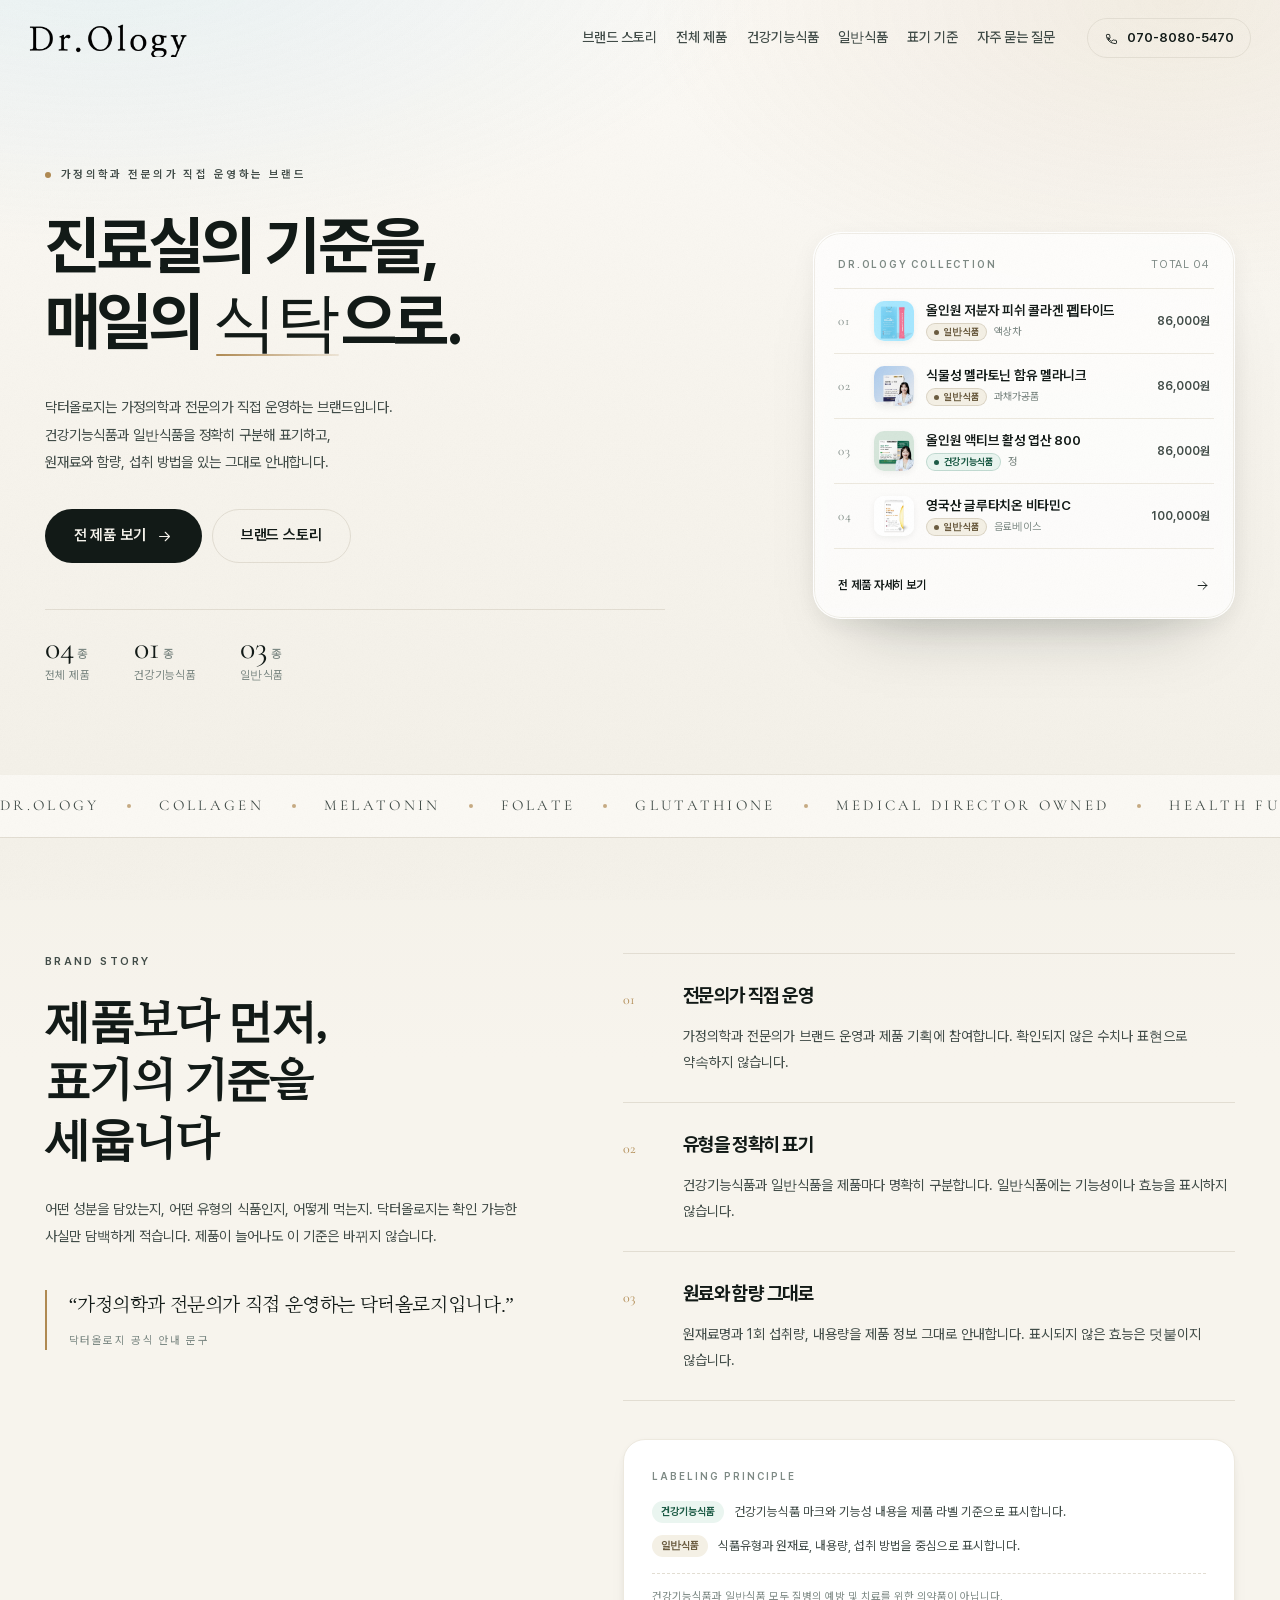
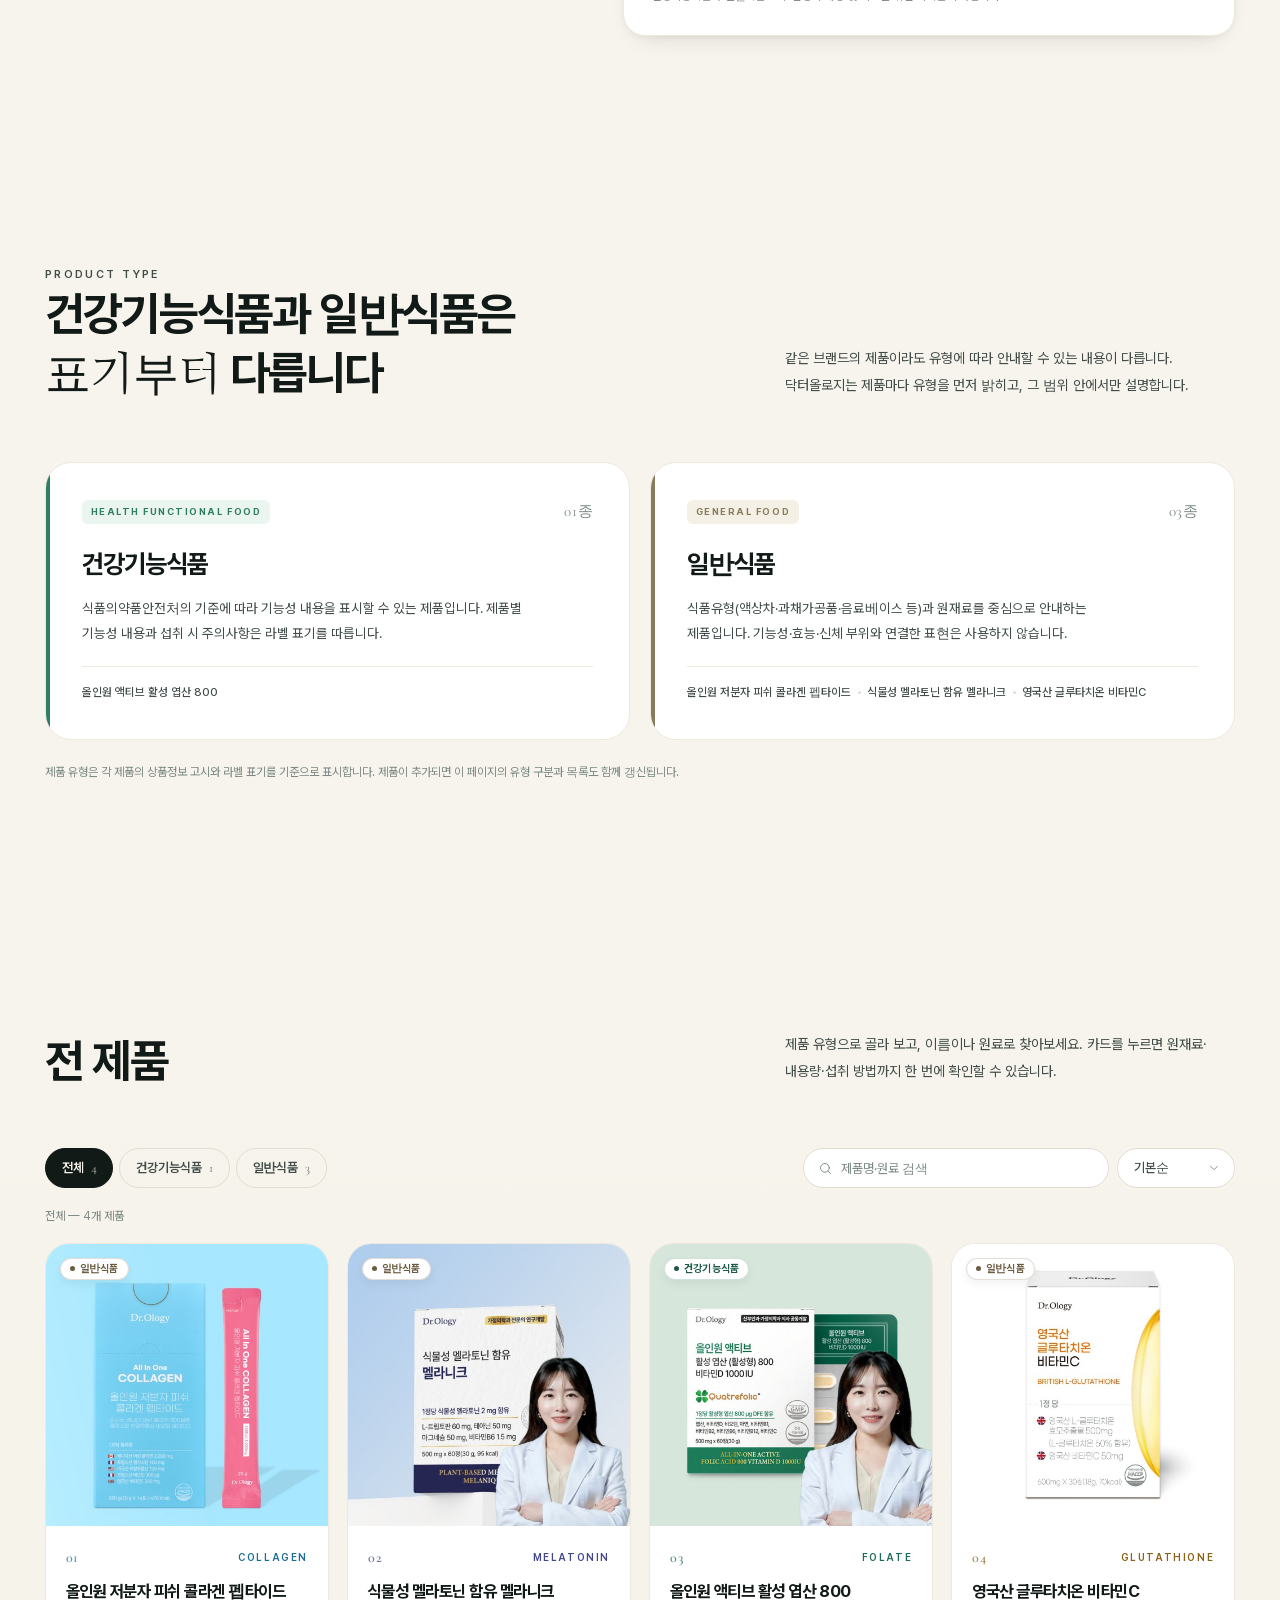
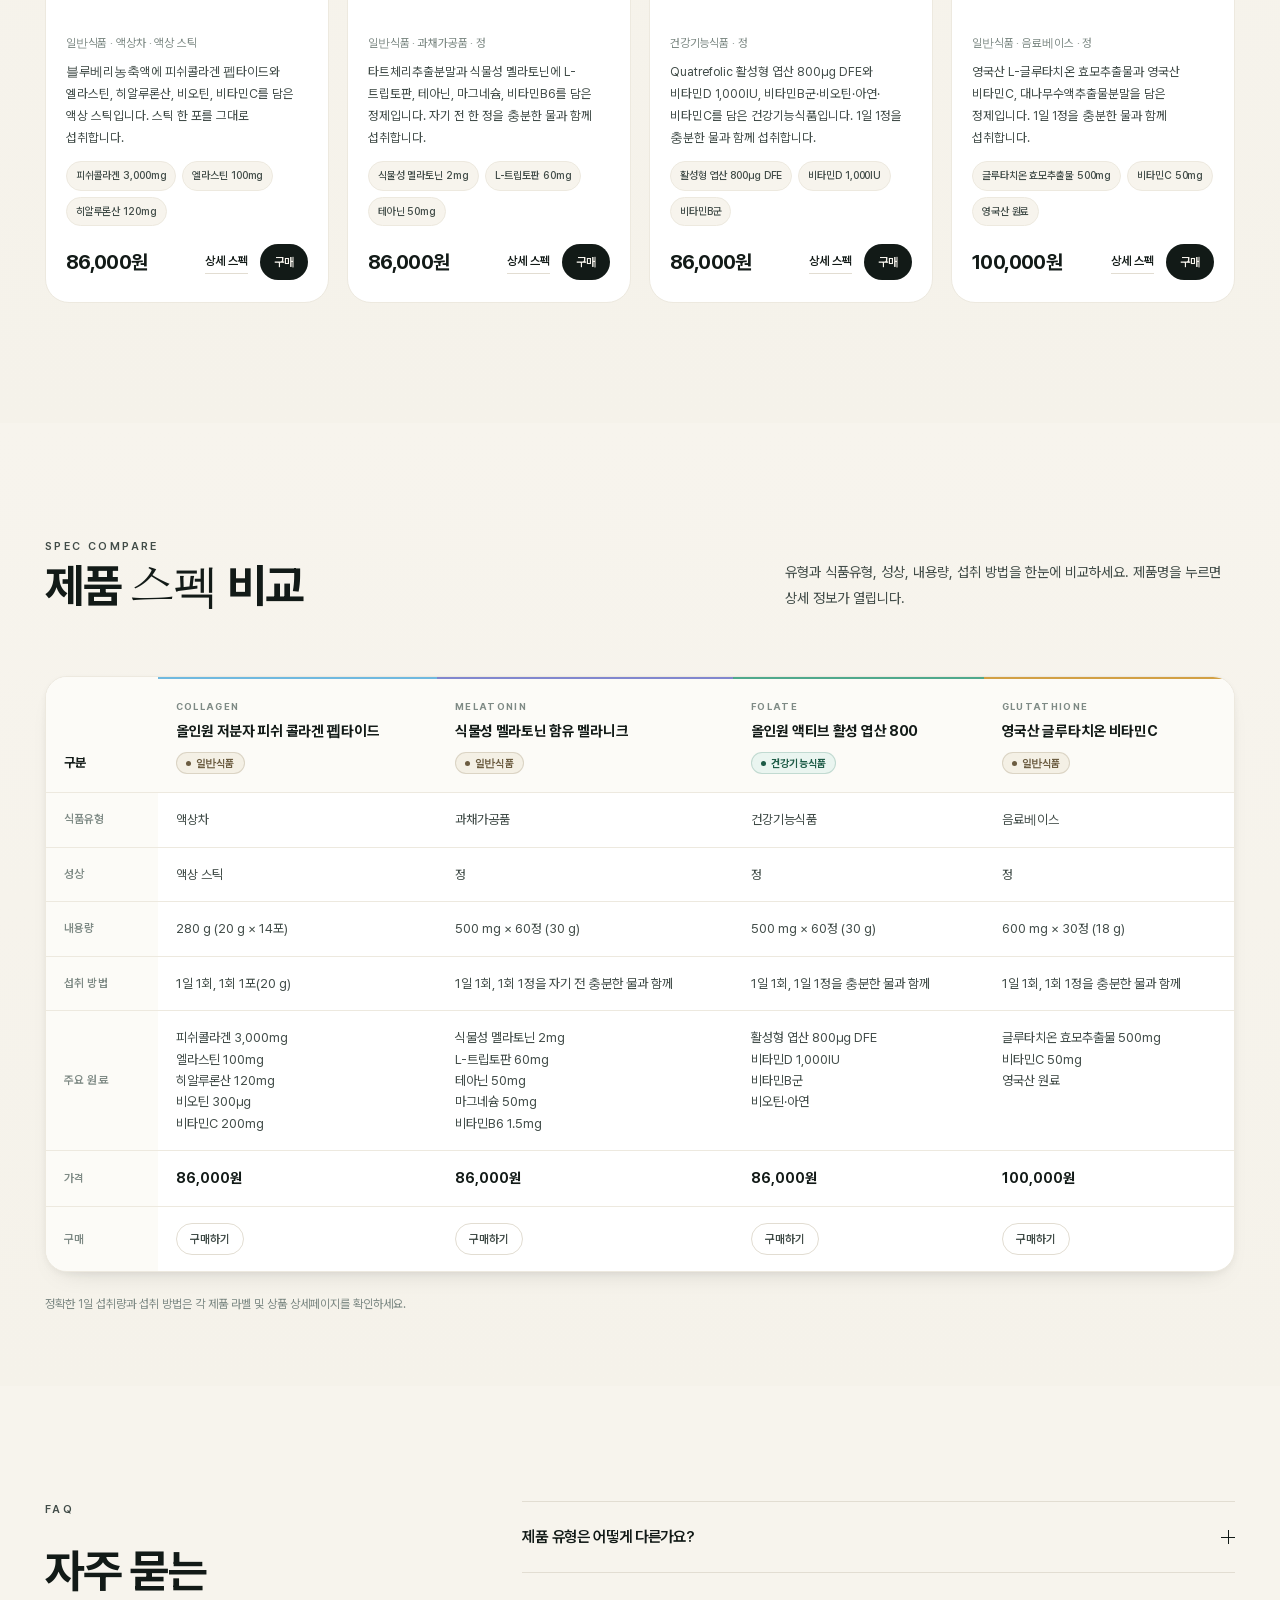
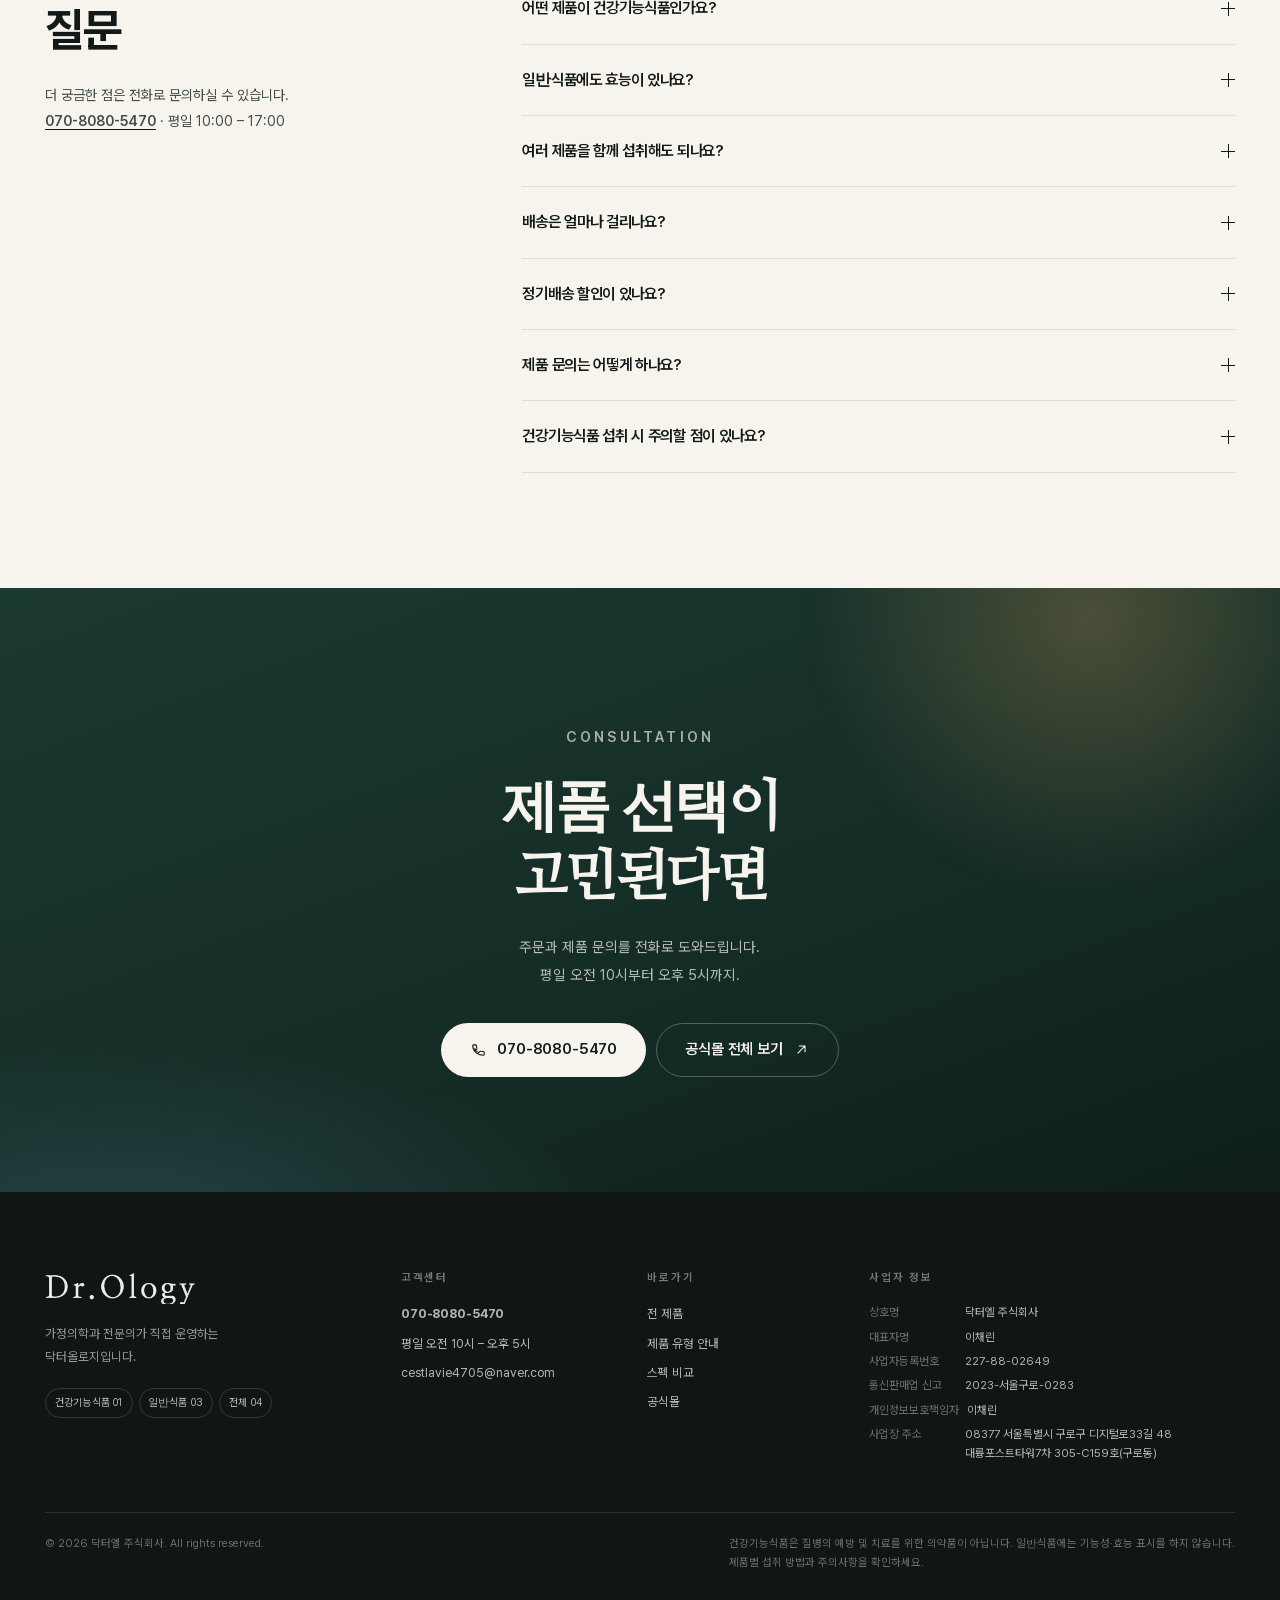
==== commit 20c03f68: "캐시 버스팅 v11" ====
--- a/drology/index.html
+++ b/drology/index.html
@@ -20,7 +20,7 @@
 <script>document.documentElement.classList.add('js');</script>
 <link rel="preload" href="assets/pretendard.woff2" as="font" type="font/woff2" crossorigin>
 <link rel="preload" href="assets/nanum-myeongjo.woff2" as="font" type="font/woff2" crossorigin>
-<link rel="stylesheet" href="styles.css?v=10">
+<link rel="stylesheet" href="styles.css?v=11">
 <script type="application/ld+json">
 {
   "@context": "https://schema.org",
@@ -398,6 +398,6 @@
   </div>
 </div>
 
-<script src="script.js?v=10"></script>
+<script src="script.js?v=11"></script>
 </body>
 </html>
--- a/drology/styles.css
+++ b/drology/styles.css
@@ -287,10 +287,12 @@
 .ci-list{display:flex; flex-direction:column;}
 .ci-list li{border-bottom:1px solid var(--line-soft);}
 .ci-item{
-  width:100%; display:grid; grid-template-columns:26px 1fr auto; align-items:center;
-  gap:12px; padding:14px 4px; background:none; border:0; text-align:left; cursor:pointer;
+  width:100%; display:grid; grid-template-columns:24px 40px 1fr auto; align-items:center;
+  gap:12px; padding:12px 4px; background:none; border:0; text-align:left; cursor:pointer;
   transition:background .3s, padding .3s var(--ease);
 }
+.ci-thumb{width:40px; height:40px; border-radius:10px; overflow:hidden; background:#fff; box-shadow:0 2px 6px rgba(18,26,23,.06);}
+.ci-thumb img{width:100%; height:100%; object-fit:cover;}
 .ci-item:hover{background:rgba(18,26,23,.035); padding-left:10px; padding-right:10px; border-radius:10px;}
 .ci-idx{font-family:"Cormorant",serif; font-size:13px; color:var(--muted); letter-spacing:.05em;}
 .ci-body{display:flex; flex-direction:column; gap:3px; min-width:0;}
@@ -388,7 +390,7 @@
 .type-products li:last-child::after{display:none;}
 
 /* ---------- collection ---------- */
-.collection{background:linear-gradient(180deg, var(--ivory) 0%, #F5F2EA 100%);}
+.collection{background:linear-gradient(180deg, var(--ivory) 0%, #F5F2EA 100%); padding-bottom:clamp(56px,6vw,96px);}
 .toolbar{display:flex; flex-wrap:wrap; align-items:center; justify-content:space-between; gap:14px; margin-bottom:18px;}
 .filters{display:flex; flex-wrap:wrap; gap:6px;}
 .filter{
@@ -416,6 +418,7 @@
 .search input::placeholder{color:var(--muted);}
 .search input::-webkit-search-cancel-button{display:none;}
 .search-clear{display:grid; place-items:center; width:20px; height:20px; border:0; background:rgba(18,26,23,.06); border-radius:50%; cursor:pointer; flex:0 0 auto;}
+.search-clear[hidden]{display:none;}
 .search-clear svg{width:10px; height:10px; color:var(--ink-2);}
 .sort{position:relative; display:flex; align-items:center;}
 .sort select{
@@ -484,7 +487,7 @@
 .grid-empty p{font-size:14px; color:var(--muted); margin-bottom:12px;}
 
 /* ---------- compare ---------- */
-.compare{background:linear-gradient(180deg, var(--ivory) 0%, #F5F2EA 100%);}
+.compare{background:linear-gradient(180deg, var(--ivory) 0%, #F5F2EA 100%); padding-bottom:clamp(48px,5.5vw,88px);}
 .table-scroll{
   overflow-x:auto; -webkit-overflow-scrolling:touch; border-radius:22px;
   border:1px solid var(--line-soft); background:#fff; box-shadow:var(--shadow-sm);
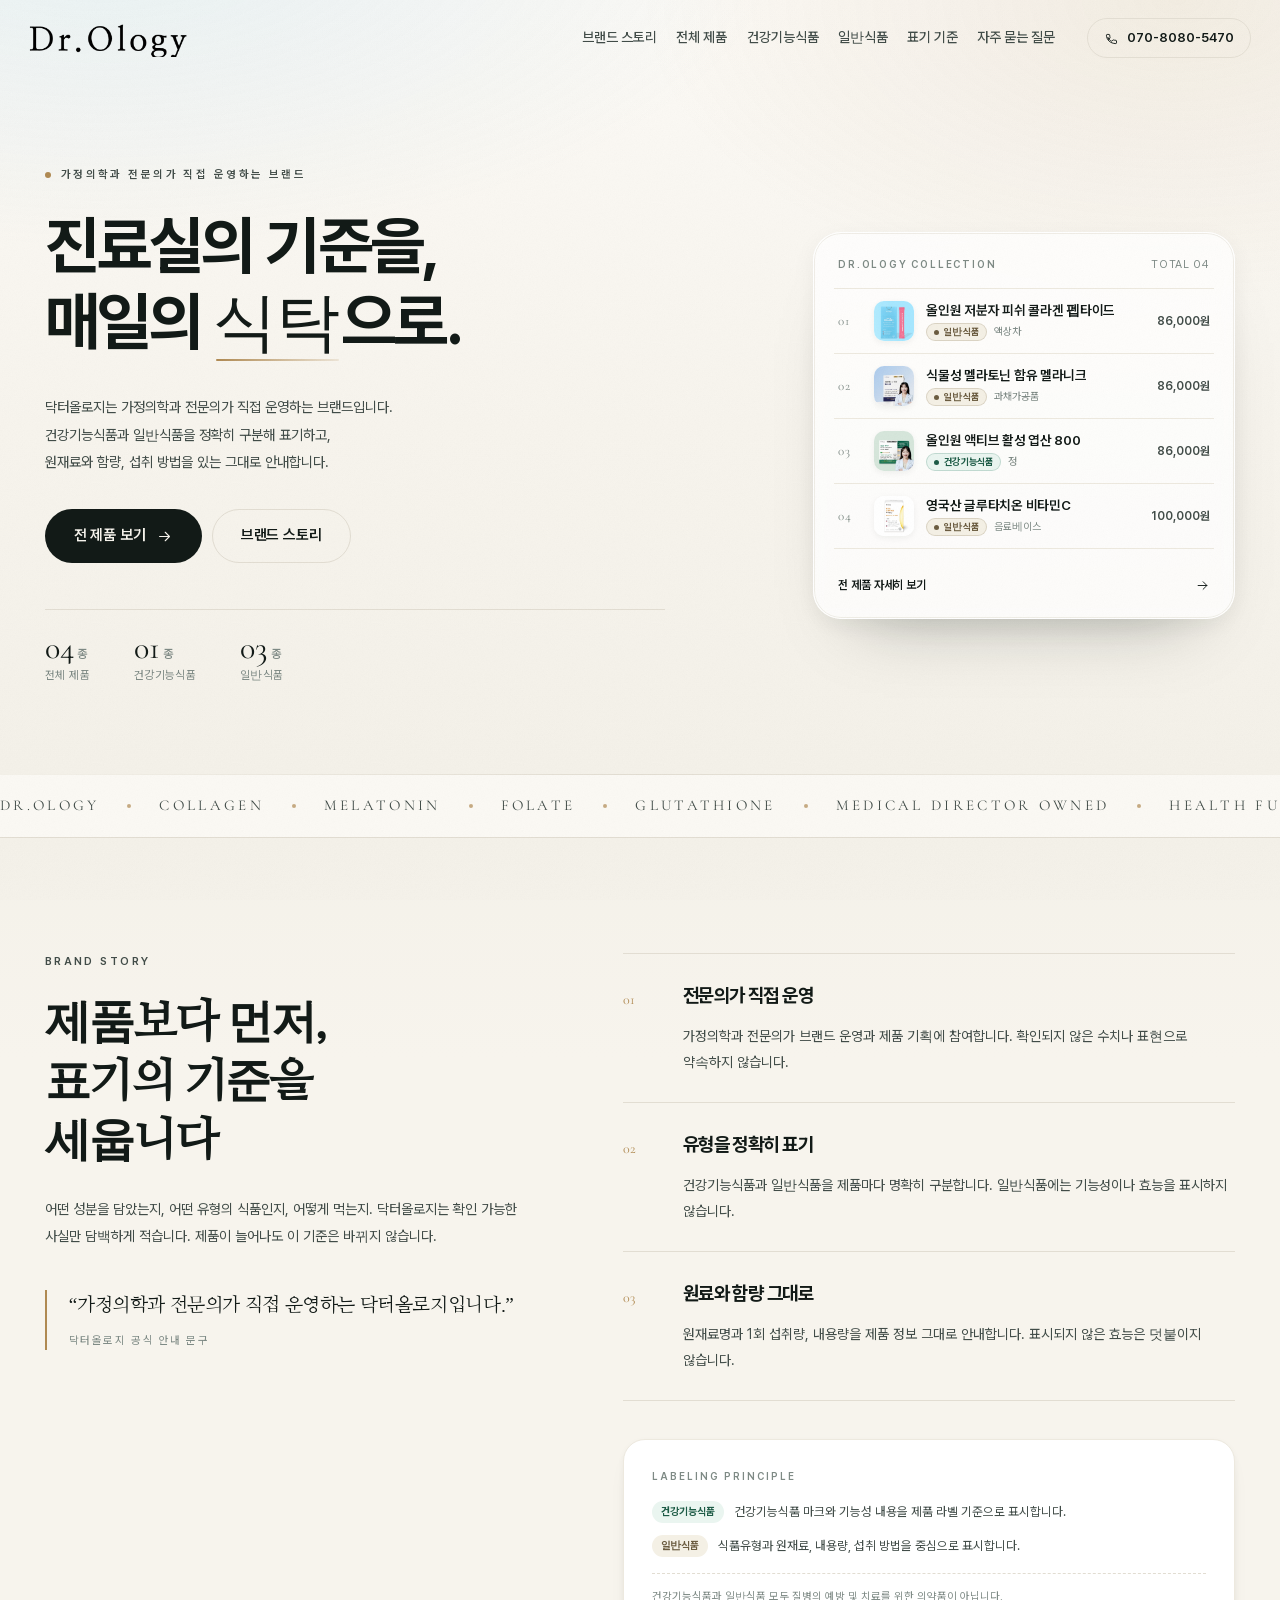
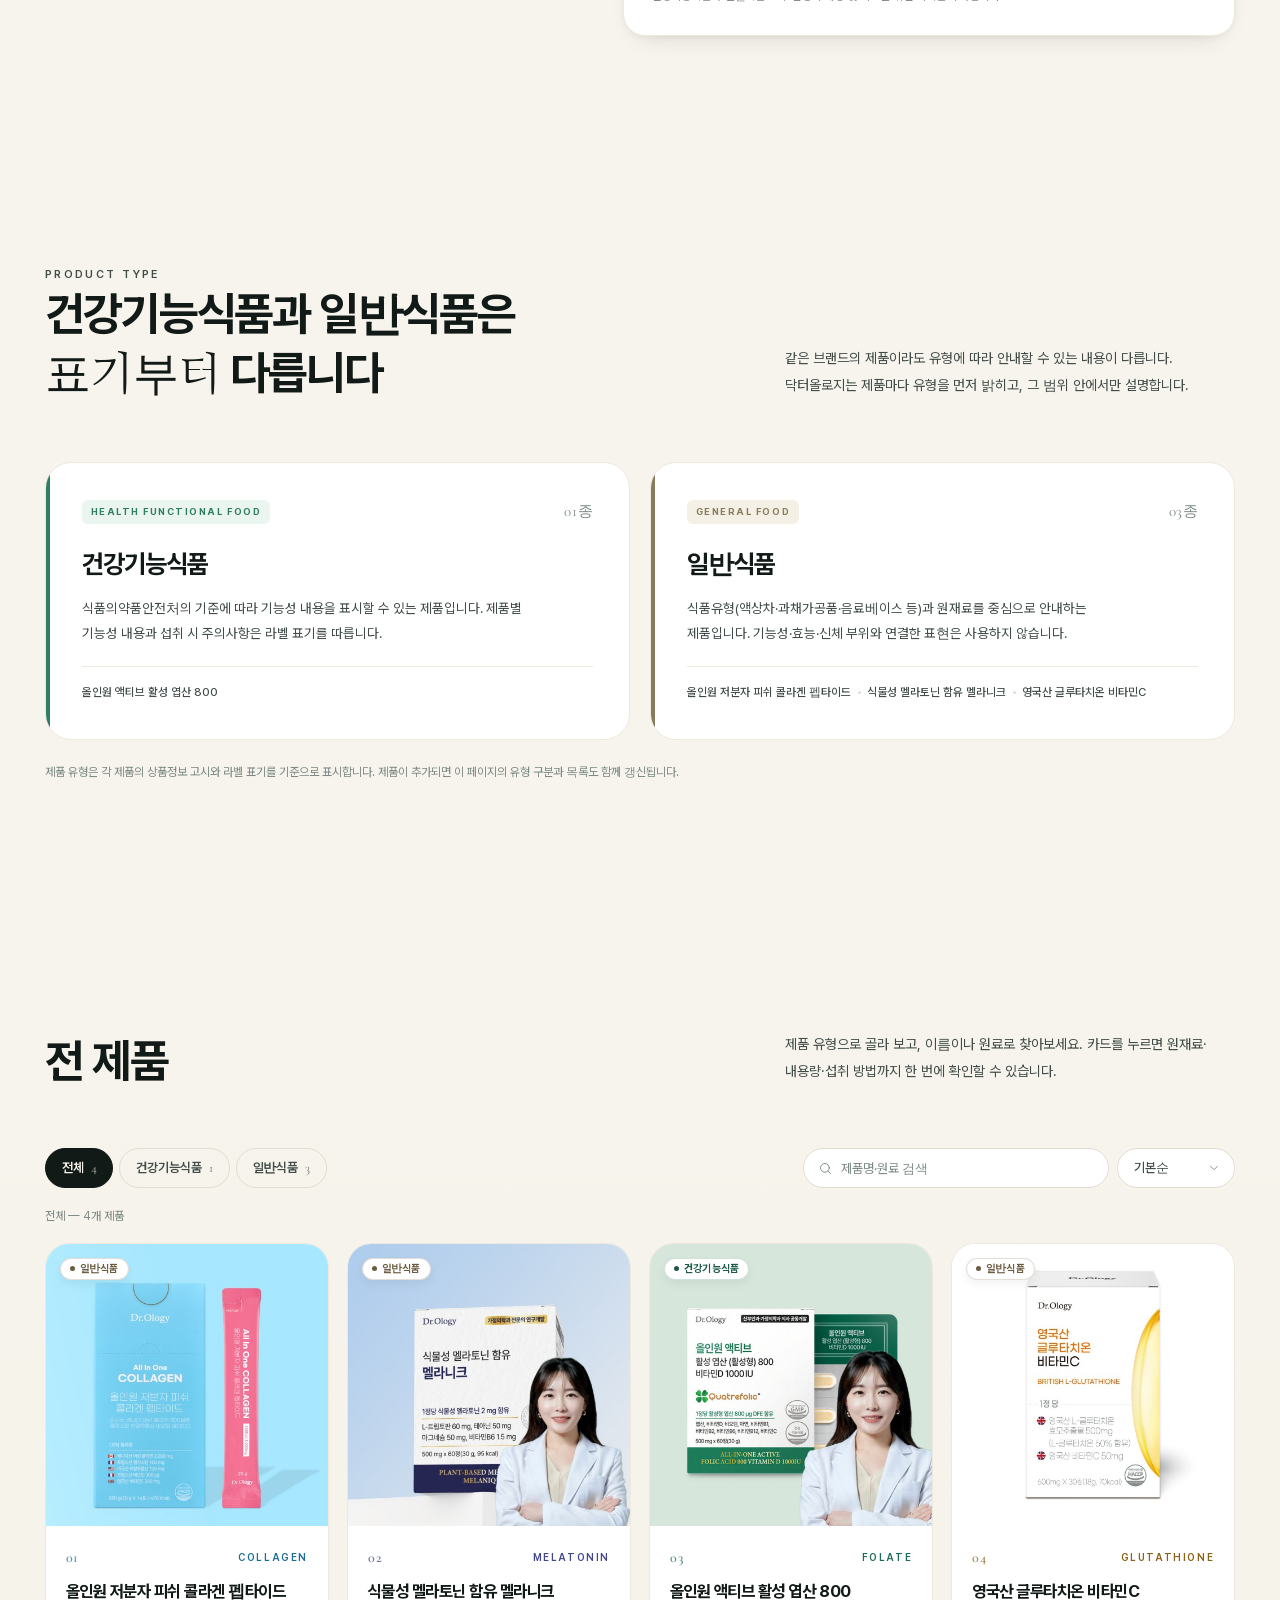
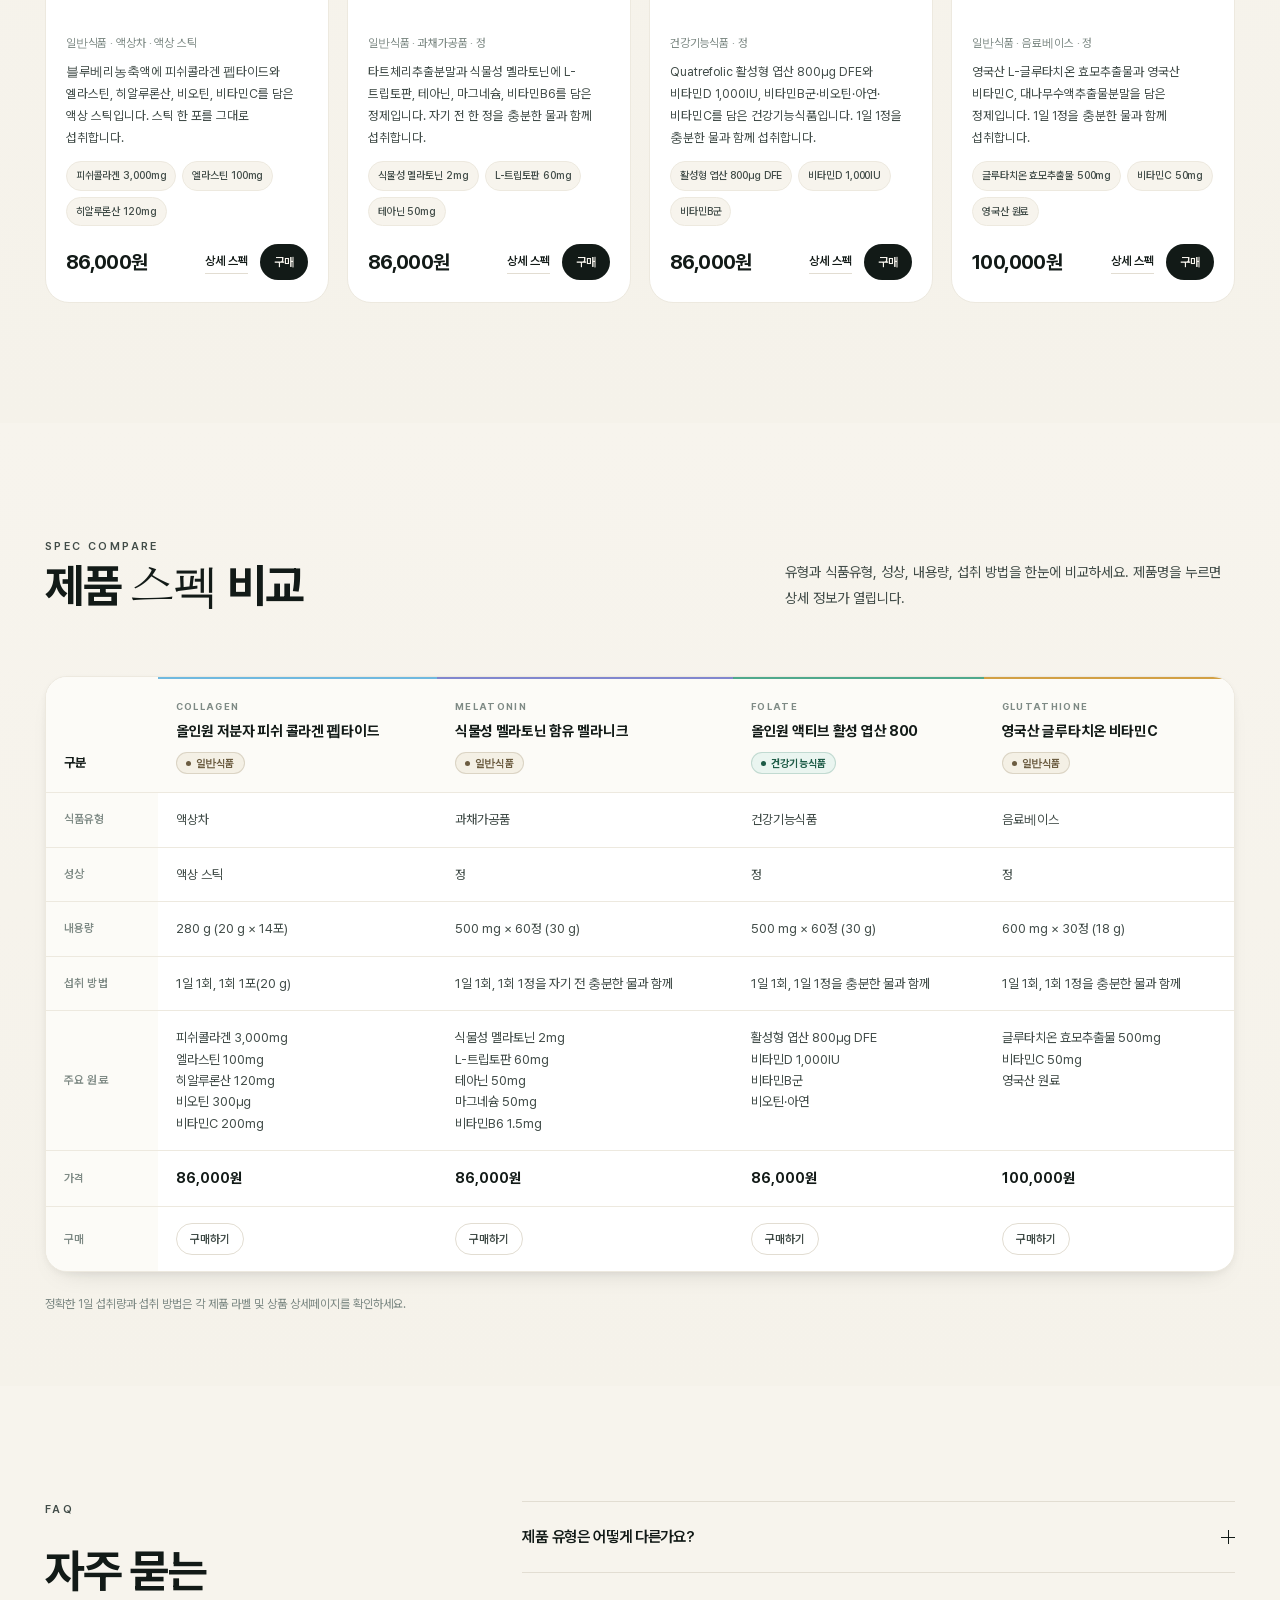
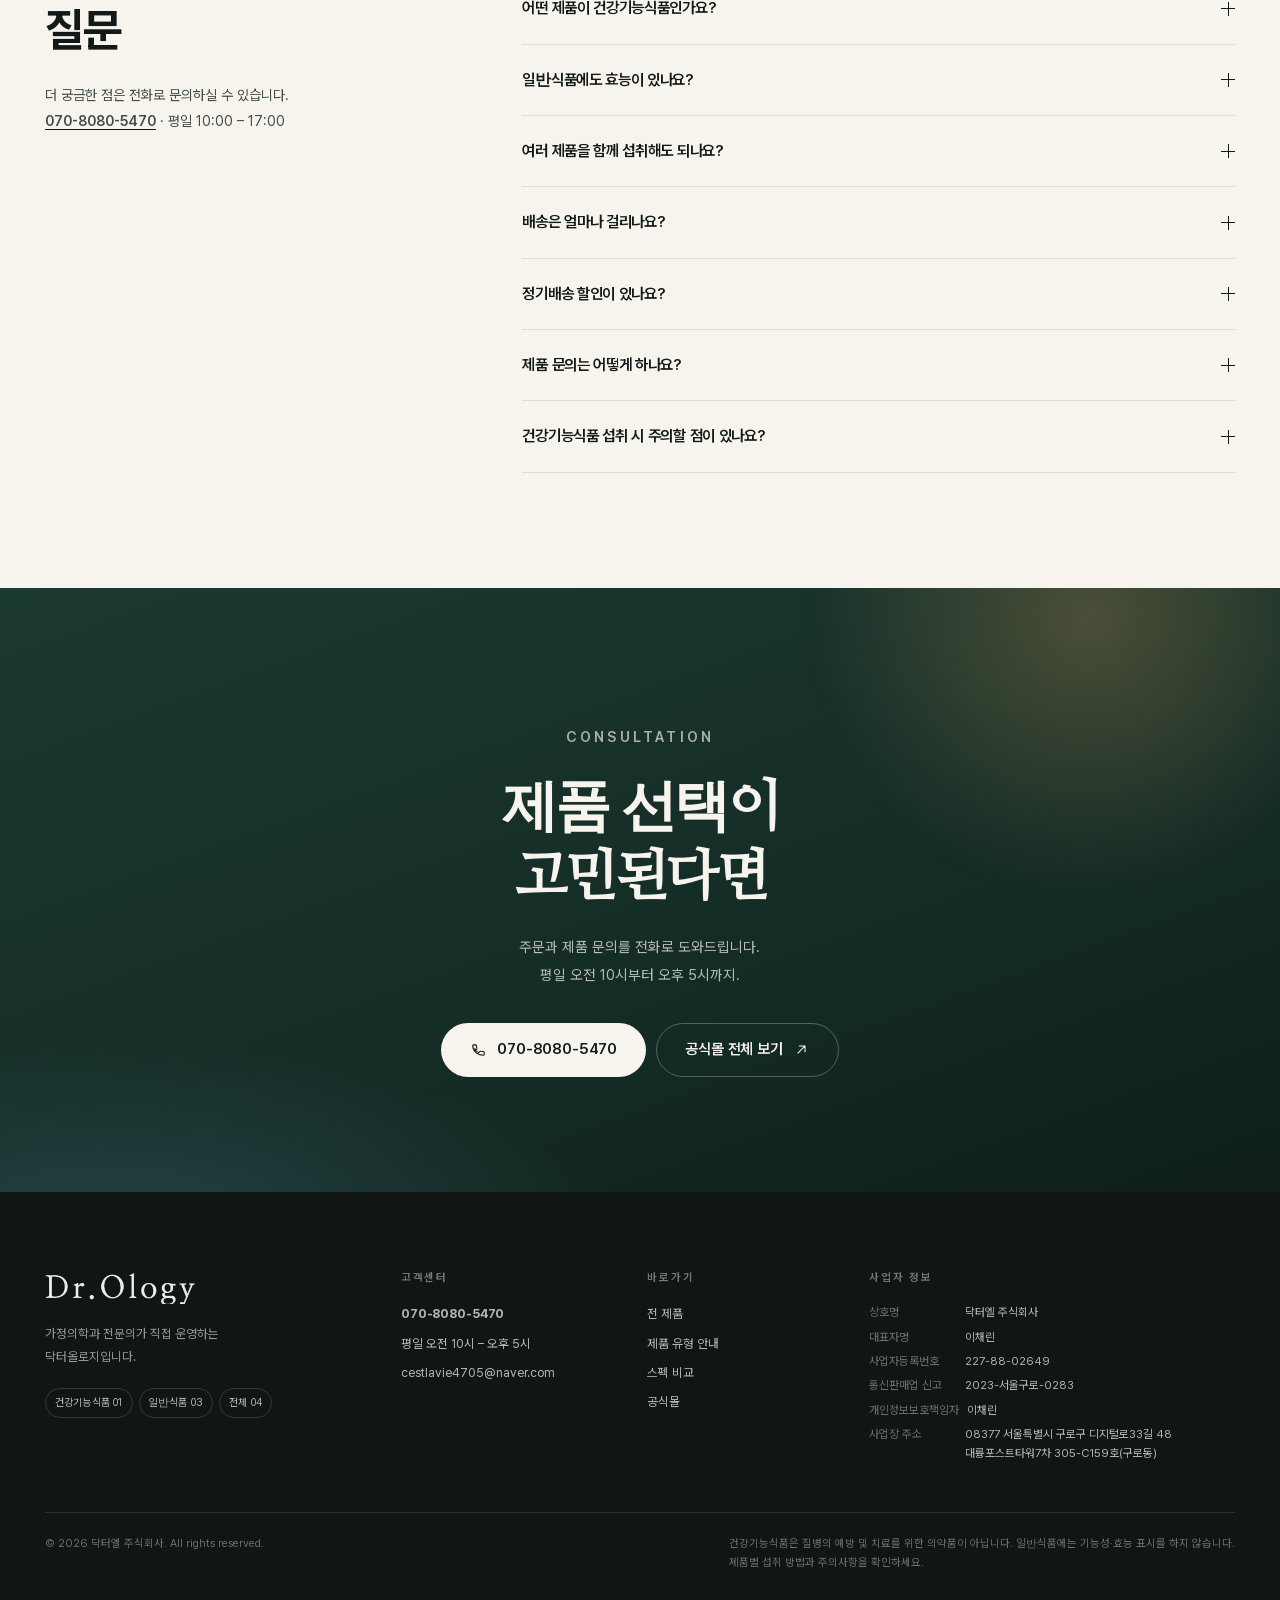
==== commit 060a2fd8: "히어로 밑줄 정리, 자산 v12" ====
--- a/drology/index.html
+++ b/drology/index.html
@@ -20,7 +20,7 @@
 <script>document.documentElement.classList.add('js');</script>
 <link rel="preload" href="assets/pretendard.woff2" as="font" type="font/woff2" crossorigin>
 <link rel="preload" href="assets/nanum-myeongjo.woff2" as="font" type="font/woff2" crossorigin>
-<link rel="stylesheet" href="styles.css?v=11">
+<link rel="stylesheet" href="styles.css?v=12">
 <script type="application/ld+json">
 {
   "@context": "https://schema.org",
@@ -398,6 +398,6 @@
   </div>
 </div>
 
-<script src="script.js?v=11"></script>
+<script src="script.js?v=12"></script>
 </body>
 </html>
--- a/drology/styles.css
+++ b/drology/styles.css
@@ -253,7 +253,7 @@
 }
 .hero h1 em{font-style:normal; position:relative; padding-right:.04em;}
 .hero h1 em::after{
-  content:""; position:absolute; left:2%; right:2%; bottom:.02em; height:2px;
+  content:""; position:absolute; left:2%; right:2%; bottom:-.06em; height:2px;
   background:linear-gradient(90deg, var(--gold), rgba(176,138,82,.15));
   border-radius:2px;
 }
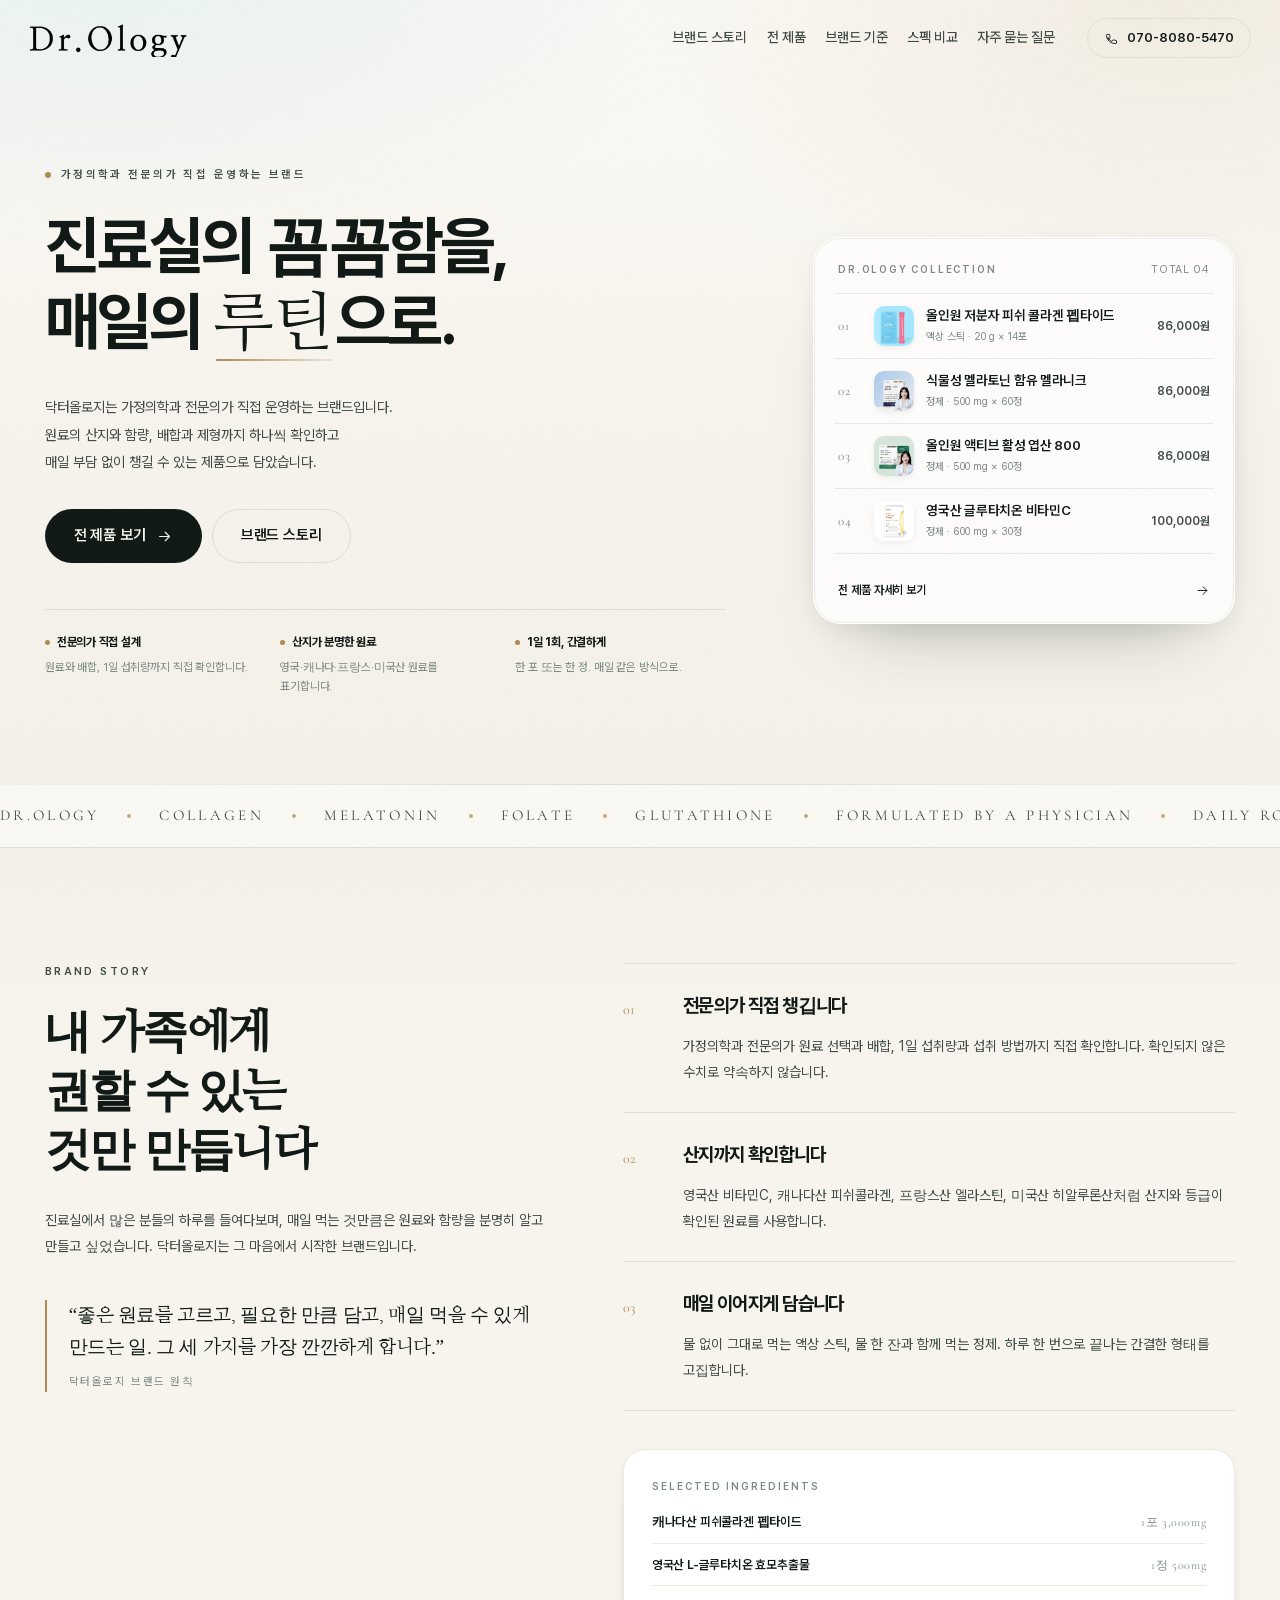
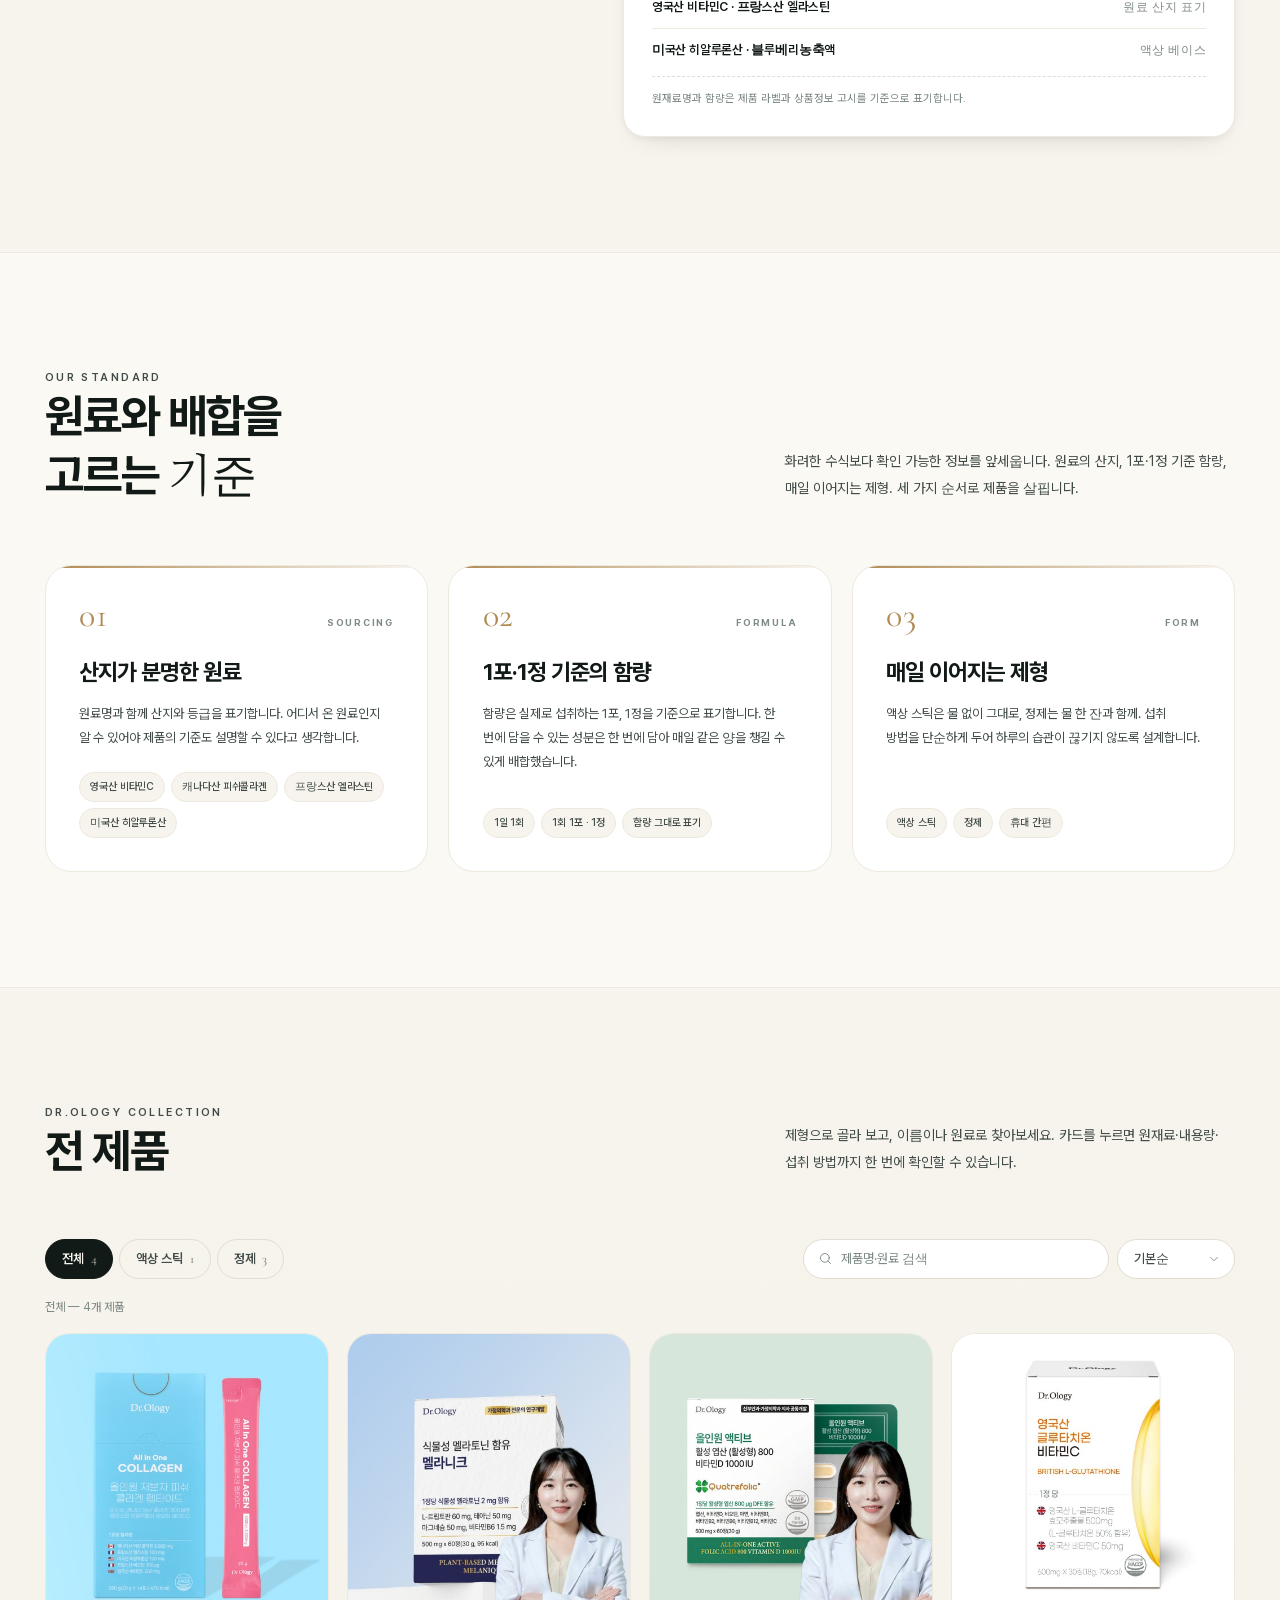
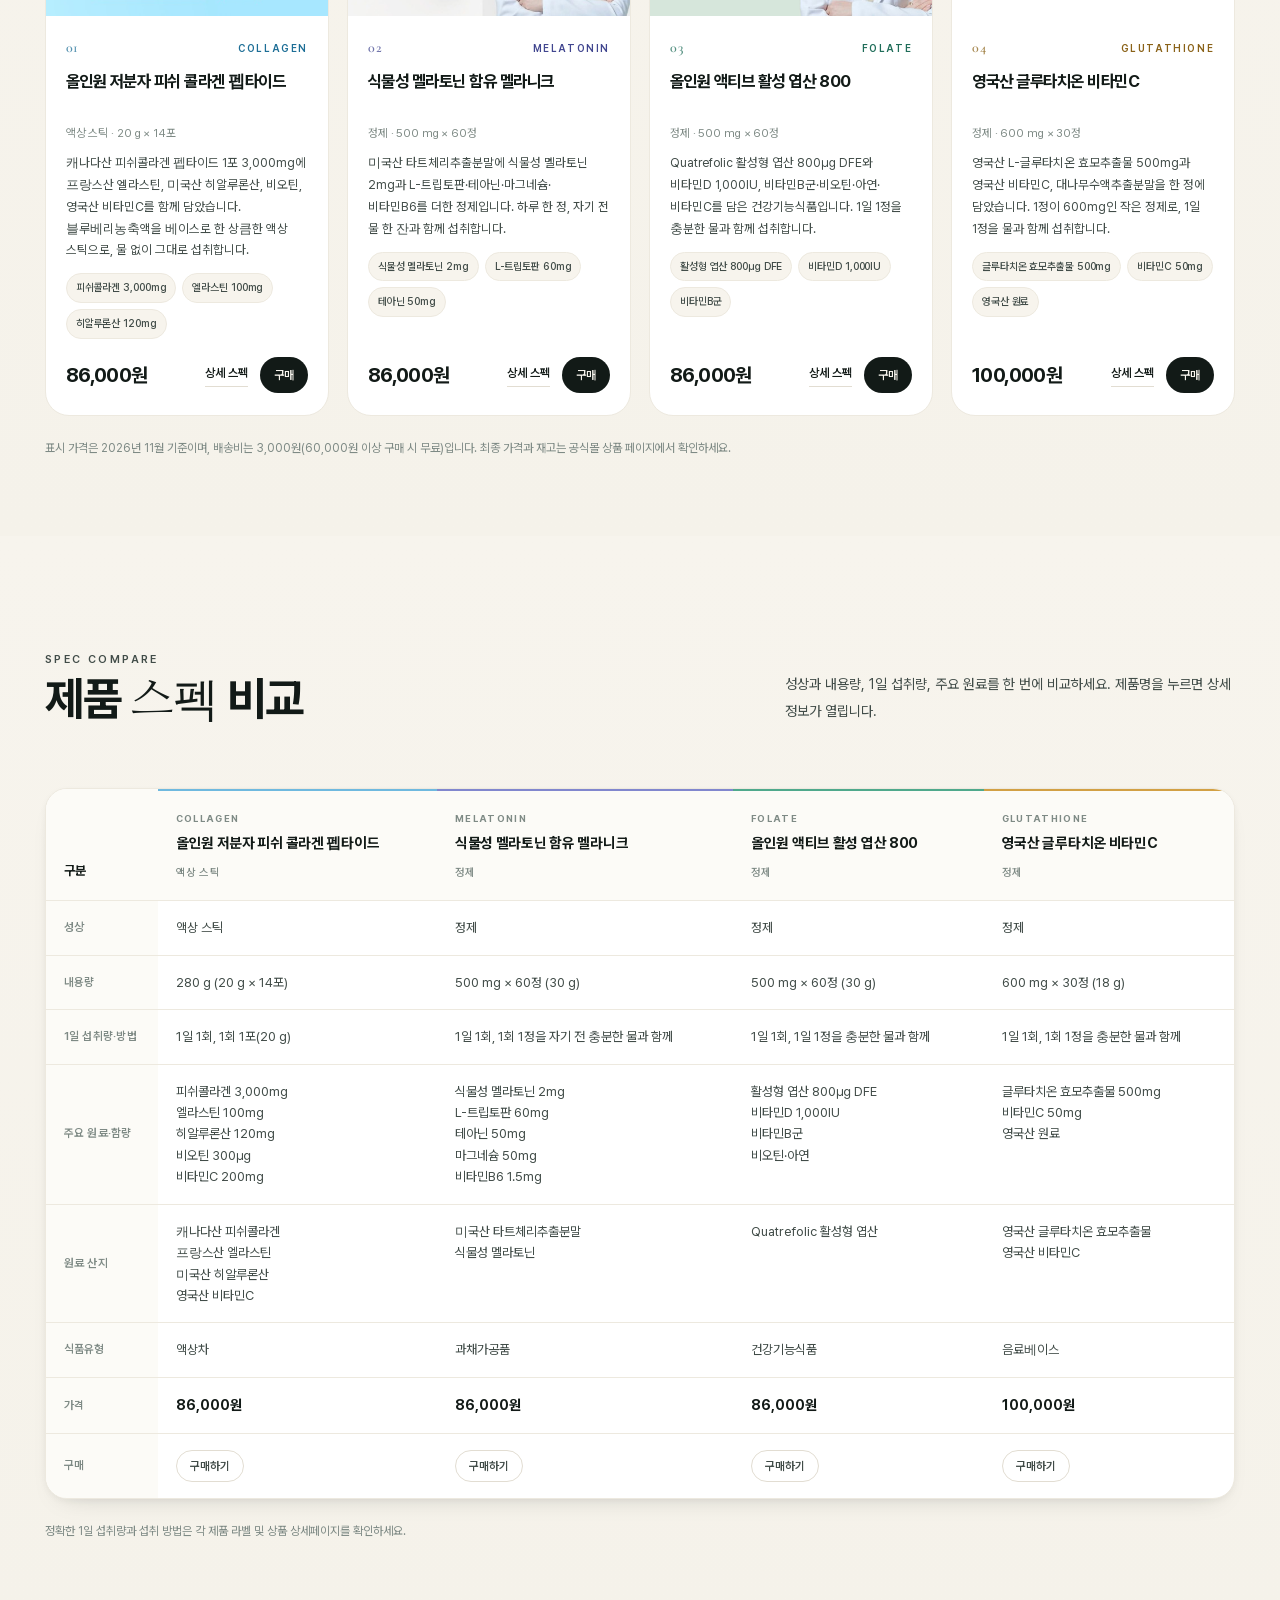
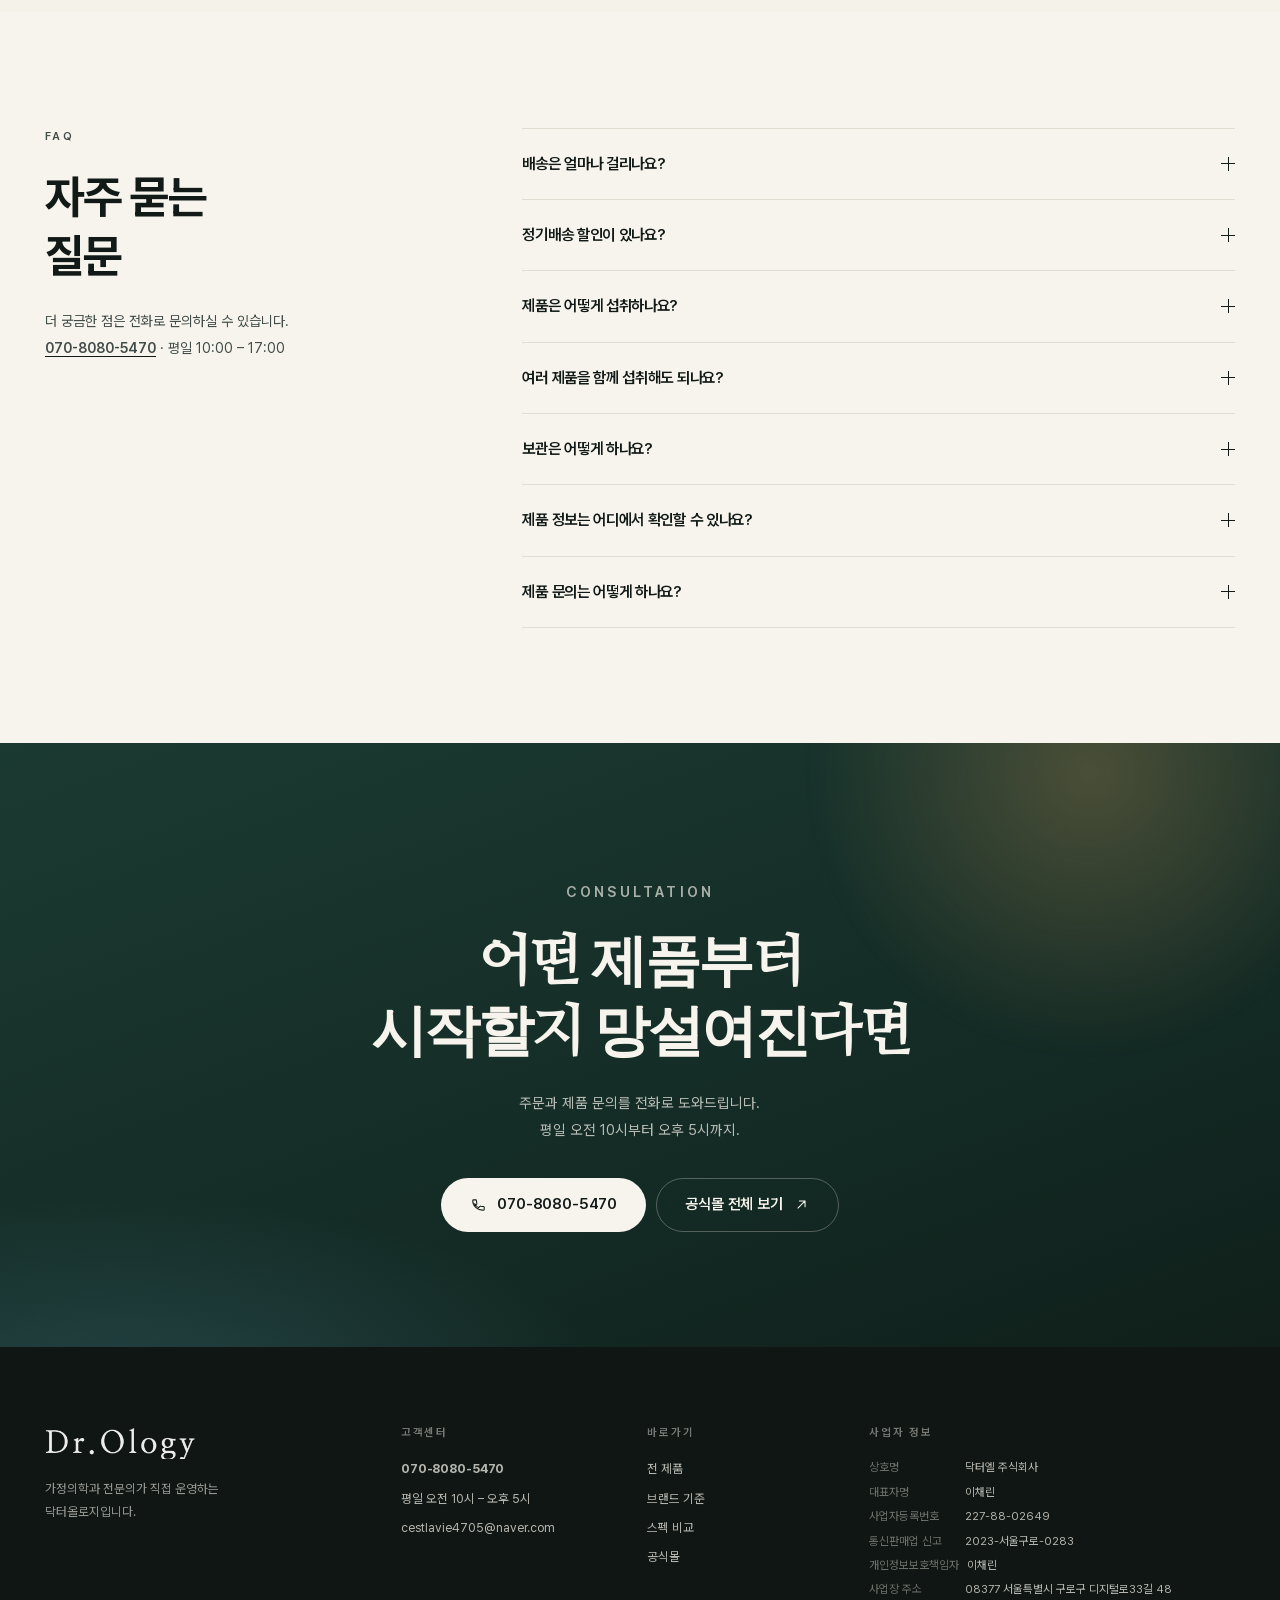
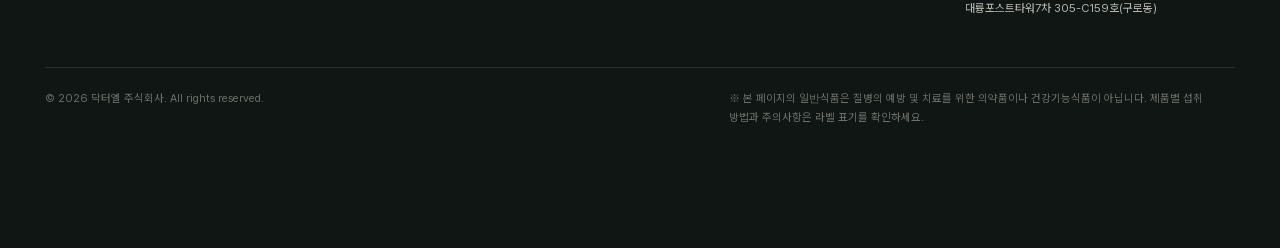
==== commit 1463c8c2: "닥터올로지 홈페이지 브랜드 몰 톤 재정비: 표기 기준 전면 노출 제거, 원료·배합 스토리/기준 섹션, 제형 필터, 자산 v15" ====
--- a/drology/index.html
+++ b/drology/index.html
@@ -3,14 +3,14 @@
 <head>
 <meta charset="utf-8">
 <meta name="viewport" content="width=device-width, initial-scale=1, viewport-fit=cover">
-<title>닥터올로지 Dr.Ology | 가정의학과 전문의가 직접 운영하는 브랜드</title>
-<meta name="description" content="가정의학과 전문의가 직접 운영하는 닥터올로지. 건강기능식품과 일반식품을 정확히 구분해 표기하고, 원재료·내용량·섭취 방법을 제품 정보 그대로 안내합니다. Dr.Ology Collection을 확인해 보세요.">
+<title>닥터올로지 Dr.Ology | 가정의학과 전문의가 직접 만드는 데일리 웰니스</title>
+<meta name="description" content="가정의학과 전문의가 직접 운영하는 닥터올로지. 원료의 산지와 함량, 배합과 제형을 하나씩 확인해 매일 부담 없이 챙길 수 있는 제품을 만듭니다. Dr.Ology Collection을 만나보세요.">
 <meta name="theme-color" content="#F7F4ED">
 <link rel="canonical" href="https://shoppingranklab.github.io/drology/">
 <meta property="og:type" content="website">
 <meta property="og:site_name" content="닥터올로지 Dr.Ology">
-<meta property="og:title" content="닥터올로지 Dr.Ology | 진료실의 기준을, 매일의 식탁으로">
-<meta property="og:description" content="가정의학과 전문의가 직접 운영하는 브랜드. 건강기능식품과 일반식품을 구분해 표기하고 원재료와 섭취 방법을 그대로 안내합니다.">
+<meta property="og:title" content="닥터올로지 Dr.Ology | 진료실의 꼼꼼함을, 매일의 루틴으로">
+<meta property="og:description" content="가정의학과 전문의가 직접 운영하는 브랜드. 산지가 확인된 원료와 1일 섭취량을 기준으로 담백하게 만든 데일리 제품을 소개합니다.">
 <meta property="og:url" content="https://shoppingranklab.github.io/drology/">
 <meta property="og:image" content="https://shoppingranklab.github.io/drology/assets/og.jpg">
 <meta property="og:image:width" content="1200">
@@ -20,14 +20,14 @@
 <script>document.documentElement.classList.add('js');</script>
 <link rel="preload" href="assets/pretendard.woff2" as="font" type="font/woff2" crossorigin>
 <link rel="preload" href="assets/nanum-myeongjo.woff2" as="font" type="font/woff2" crossorigin>
-<link rel="stylesheet" href="styles.css?v=12">
+<link rel="stylesheet" href="styles.css?v=15">
 <script type="application/ld+json">
 {
   "@context": "https://schema.org",
   "@type": "Brand",
   "name": "닥터올로지",
   "alternateName": "Dr.Ology",
-  "description": "가정의학과 전문의가 직접 운영하는 브랜드. 건강기능식품과 일반식품을 구분해 표기하고, 원재료와 섭취 방법을 제품 정보 그대로 안내합니다.",
+  "description": "가정의학과 전문의가 직접 운영하는 브랜드. 산지가 확인된 원료와 1일 섭취량을 기준으로 매일 챙길 수 있는 제품을 만듭니다.",
   "url": "https://shoppingranklab.github.io/drology/",
   "logo": "https://shoppingranklab.github.io/drology/assets/logo.jpg",
   "parentOrganization": {
@@ -56,10 +56,9 @@
     </a>
     <nav class="nav" aria-label="주요 메뉴">
       <a href="#story" data-nav="story">브랜드 스토리</a>
-      <a href="#collection" data-nav="collection" data-filter-link="all">전체 제품</a>
-      <a href="#collection" data-filter-link="hff">건강기능식품</a>
-      <a href="#collection" data-filter-link="general">일반식품</a>
-      <a href="#types" data-nav="types">표기 기준</a>
+      <a href="#collection" data-nav="collection">전 제품</a>
+      <a href="#standard" data-nav="standard">브랜드 기준</a>
+      <a href="#compare" data-nav="compare">스펙 비교</a>
       <a href="#faq" data-nav="faq">자주 묻는 질문</a>
     </nav>
     <div class="header-actions">
@@ -77,10 +76,8 @@
 <div class="mobile-nav" id="mobileNav" aria-hidden="true">
   <nav aria-label="모바일 메뉴">
     <a href="#story">브랜드 스토리</a>
-    <a href="#collection" data-filter-link="all">전체 제품 <em id="mCountAll">00</em></a>
-    <a href="#collection" data-filter-link="hff">건강기능식품</a>
-    <a href="#collection" data-filter-link="general">일반식품</a>
-    <a href="#types">표기 기준</a>
+    <a href="#collection">전 제품 <em id="mCountAll">00</em></a>
+    <a href="#standard">브랜드 기준</a>
     <a href="#compare">스펙 비교</a>
     <a href="#faq">자주 묻는 질문</a>
   </nav>
@@ -96,13 +93,26 @@
     <div class="container hero-grid">
       <div class="hero-head">
         <p class="eyebrow reveal"><span class="dot"></span>가정의학과 전문의가 직접 운영하는 브랜드</p>
-        <h1 class="reveal" style="--d:1">진료실의 기준을,<br>매일의 <em class="serif">식탁</em>으로.</h1>
-        <p class="hero-lead reveal" style="--d:2">닥터올로지는 가정의학과 전문의가 직접 운영하는 브랜드입니다.<br>건강기능식품과 일반식품을 정확히 구분해 표기하고,<br>원재료와 함량, 섭취 방법을 있는 그대로 안내합니다.</p>
+        <h1 class="reveal" style="--d:1">진료실의 꼼꼼함을,<br>매일의 <em class="serif">루틴</em>으로.</h1>
+        <p class="hero-lead reveal" style="--d:2">닥터올로지는 가정의학과 전문의가 직접 운영하는 브랜드입니다.<br>원료의 산지와 함량, 배합과 제형까지 하나씩 확인하고<br>매일 부담 없이 챙길 수 있는 제품으로 담았습니다.</p>
         <div class="hero-cta reveal" style="--d:3">
           <a class="btn btn-solid" href="#collection">전 제품 보기<svg viewBox="0 0 24 24" aria-hidden="true"><path d="M5 12h14M13 6l6 6-6 6"/></svg></a>
           <a class="btn btn-ghost" href="#story">브랜드 스토리</a>
         </div>
-        <dl class="hero-stats reveal" id="heroStats" style="--d:4"></dl>
+        <dl class="hero-notes reveal" style="--d:4">
+          <div>
+            <dt>전문의가 직접 설계</dt>
+            <dd>원료와 배합, 1일 섭취량까지 직접 확인합니다.</dd>
+          </div>
+          <div>
+            <dt>산지가 분명한 원료</dt>
+            <dd>영국·캐나다·프랑스·미국산 원료를 표기합니다.</dd>
+          </div>
+          <div>
+            <dt>1일 1회, 간결하게</dt>
+            <dd>한 포 또는 한 정. 매일 같은 방식으로.</dd>
+          </div>
+        </dl>
       </div>
 
       <aside class="collection-index reveal" style="--d:2" aria-labelledby="ciTitle">
@@ -129,75 +139,76 @@
       <div class="story-grid">
         <div class="story-head">
           <p class="eyebrow reveal">BRAND STORY</p>
-          <h2 class="section-title serif reveal" style="--d:1">제품보다 먼저,<br>표기의 기준을<br>세웁니다</h2>
-          <p class="section-lead reveal" style="--d:2">어떤 성분을 담았는지, 어떤 유형의 식품인지, 어떻게 먹는지. 닥터올로지는 확인 가능한 사실만 담백하게 적습니다. 제품이 늘어나도 이 기준은 바뀌지 않습니다.</p>
+          <h2 class="section-title serif reveal" style="--d:1">내 가족에게<br>권할 수 있는<br>것만 만듭니다</h2>
+          <p class="section-lead reveal" style="--d:2">진료실에서 많은 분들의 하루를 들여다보며, 매일 먹는 것만큼은 원료와 함량을 분명히 알고 만들고 싶었습니다. 닥터올로지는 그 마음에서 시작한 브랜드입니다.</p>
           <blockquote class="pullquote reveal" style="--d:3">
-            <p>“가정의학과 전문의가 직접 운영하는 닥터올로지입니다.”</p>
-            <cite>닥터올로지 공식 안내 문구</cite>
+            <p>“좋은 원료를 고르고, 필요한 만큼 담고, 매일 먹을 수 있게 만드는 일. 그 세 가지를 가장 깐깐하게 합니다.”</p>
+            <cite>닥터올로지 브랜드 원칙</cite>
           </blockquote>
         </div>
         <div class="story-body">
           <div class="principle-list">
             <article class="principle reveal" style="--d:1">
               <span class="principle-num">01</span>
-              <h3>전문의가 직접 운영</h3>
-              <p>가정의학과 전문의가 브랜드 운영과 제품 기획에 참여합니다. 확인되지 않은 수치나 표현으로 약속하지 않습니다.</p>
+              <h3>전문의가 직접 챙깁니다</h3>
+              <p>가정의학과 전문의가 원료 선택과 배합, 1일 섭취량과 섭취 방법까지 직접 확인합니다. 확인되지 않은 수치로 약속하지 않습니다.</p>
             </article>
             <article class="principle reveal" style="--d:2">
               <span class="principle-num">02</span>
-              <h3>유형을 정확히 표기</h3>
-              <p>건강기능식품과 일반식품을 제품마다 명확히 구분합니다. 일반식품에는 기능성이나 효능을 표시하지 않습니다.</p>
+              <h3>산지까지 확인합니다</h3>
+              <p>영국산 비타민C, 캐나다산 피쉬콜라겐, 프랑스산 엘라스틴, 미국산 히알루론산처럼 산지와 등급이 확인된 원료를 사용합니다.</p>
             </article>
             <article class="principle reveal" style="--d:3">
               <span class="principle-num">03</span>
-              <h3>원료와 함량 그대로</h3>
-              <p>원재료명과 1회 섭취량, 내용량을 제품 정보 그대로 안내합니다. 표시되지 않은 효능은 덧붙이지 않습니다.</p>
+              <h3>매일 이어지게 담습니다</h3>
+              <p>물 없이 그대로 먹는 액상 스틱, 물 한 잔과 함께 먹는 정제. 하루 한 번으로 끝나는 간결한 형태를 고집합니다.</p>
             </article>
           </div>
-          <div class="label-rule reveal" style="--d:4">
-            <p class="micro">LABELING PRINCIPLE</p>
-            <ul class="rule-list">
-              <li><span class="rule-tag is-hff">건강기능식품</span><span>건강기능식품 마크와 기능성 내용을 제품 라벨 기준으로 표시합니다.</span></li>
-              <li><span class="rule-tag is-general">일반식품</span><span>식품유형과 원재료, 내용량, 섭취 방법을 중심으로 표시합니다.</span></li>
+          <div class="ingredient-card reveal" style="--d:4">
+            <p class="micro">SELECTED INGREDIENTS</p>
+            <ul class="ingredient-list">
+              <li><span class="ingredient-name">캐나다산 피쉬콜라겐 펩타이드</span><span class="ingredient-meta">1포 3,000mg</span></li>
+              <li><span class="ingredient-name">영국산 L-글루타치온 효모추출물</span><span class="ingredient-meta">1정 500mg</span></li>
+              <li><span class="ingredient-name">영국산 비타민C · 프랑스산 엘라스틴</span><span class="ingredient-meta">원료 산지 표기</span></li>
+              <li><span class="ingredient-name">미국산 히알루론산 · 블루베리농축액</span><span class="ingredient-meta">액상 베이스</span></li>
             </ul>
-            <p class="rule-note">건강기능식품과 일반식품 모두 질병의 예방 및 치료를 위한 의약품이 아닙니다.</p>
+            <p class="ingredient-note">원재료명과 함량은 제품 라벨과 상품정보 고시를 기준으로 표기합니다.</p>
           </div>
         </div>
       </div>
     </div>
   </section>
 
-  <!-- TYPES -->
-  <section class="section types" id="types">
+  <!-- STANDARD -->
+  <section class="section standard" id="standard">
     <div class="container">
       <div class="section-head">
         <div>
-          <p class="eyebrow reveal">PRODUCT TYPE</p>
-          <h2 class="section-title reveal" style="--d:1">건강기능식품과 일반식품은<br><em class="serif">표기부터</em> 다릅니다</h2>
-        </div>
-        <p class="section-lead reveal" style="--d:2">같은 브랜드의 제품이라도 유형에 따라 안내할 수 있는 내용이 다릅니다. 닥터올로지는 제품마다 유형을 먼저 밝히고, 그 범위 안에서만 설명합니다.</p>
-      </div>
-      <div class="type-grid">
-        <article class="type-card is-hff reveal" style="--d:1">
-          <div class="type-top">
-            <span class="type-badge is-hff">HEALTH FUNCTIONAL FOOD</span>
-            <span class="type-count" data-count="hff">0종</span>
-          </div>
-          <h3>건강기능식품</h3>
-          <p>식품의약품안전처의 기준에 따라 기능성 내용을 표시할 수 있는 제품입니다. 제품별 기능성 내용과 섭취 시 주의사항은 라벨 표기를 따릅니다.</p>
-          <ul class="type-products" data-products="hff"></ul>
+          <p class="eyebrow reveal">OUR STANDARD</p>
+          <h2 class="section-title reveal" style="--d:1">원료와 배합을<br>고르는 <em class="serif">기준</em></h2>
+        </div>
+        <p class="section-lead reveal" style="--d:2">화려한 수식보다 확인 가능한 정보를 앞세웁니다. 원료의 산지, 1포·1정 기준 함량, 매일 이어지는 제형. 세 가지 순서로 제품을 살핍니다.</p>
+      </div>
+      <div class="standard-grid">
+        <article class="standard-card reveal" style="--d:1">
+          <div class="standard-top"><span class="standard-num">01</span><span class="standard-en">SOURCING</span></div>
+          <h3>산지가 분명한 원료</h3>
+          <p>원료명과 함께 산지와 등급을 표기합니다. 어디서 온 원료인지 알 수 있어야 제품의 기준도 설명할 수 있다고 생각합니다.</p>
+          <ul class="standard-tags"><li>영국산 비타민C</li><li>캐나다산 피쉬콜라겐</li><li>프랑스산 엘라스틴</li><li>미국산 히알루론산</li></ul>
         </article>
-        <article class="type-card is-general reveal" style="--d:2">
-          <div class="type-top">
-            <span class="type-badge is-general">GENERAL FOOD</span>
-            <span class="type-count" data-count="general">0종</span>
-          </div>
-          <h3>일반식품</h3>
-          <p>식품유형(액상차·과채가공품·음료베이스 등)과 원재료를 중심으로 안내하는 제품입니다. 기능성·효능·신체 부위와 연결한 표현은 사용하지 않습니다.</p>
-          <ul class="type-products" data-products="general"></ul>
+        <article class="standard-card reveal" style="--d:2">
+          <div class="standard-top"><span class="standard-num">02</span><span class="standard-en">FORMULA</span></div>
+          <h3>1포·1정 기준의 함량</h3>
+          <p>함량은 실제로 섭취하는 1포, 1정을 기준으로 표기합니다. 한 번에 담을 수 있는 성분은 한 번에 담아 매일 같은 양을 챙길 수 있게 배합했습니다.</p>
+          <ul class="standard-tags"><li>1일 1회</li><li>1회 1포 · 1정</li><li>함량 그대로 표기</li></ul>
         </article>
-      </div>
-      <p class="footnote reveal">제품 유형은 각 제품의 상품정보 고시와 라벨 표기를 기준으로 표시합니다. 제품이 추가되면 이 페이지의 유형 구분과 목록도 함께 갱신됩니다.</p>
+        <article class="standard-card reveal" style="--d:3">
+          <div class="standard-top"><span class="standard-num">03</span><span class="standard-en">FORM</span></div>
+          <h3>매일 이어지는 제형</h3>
+          <p>액상 스틱은 물 없이 그대로, 정제는 물 한 잔과 함께. 섭취 방법을 단순하게 두어 하루의 습관이 끊기지 않도록 설계합니다.</p>
+          <ul class="standard-tags"><li>액상 스틱</li><li>정제</li><li>휴대 간편</li></ul>
+        </article>
+      </div>
     </div>
   </section>
 
@@ -209,14 +220,14 @@
           <p class="eyebrow reveal">DR.OLOGY COLLECTION</p>
           <h2 class="section-title reveal" style="--d:1">전 제품</h2>
         </div>
-        <p class="section-lead reveal" style="--d:2">제품 유형으로 골라 보고, 이름이나 원료로 찾아보세요. 카드를 누르면 원재료·내용량·섭취 방법까지 한 번에 확인할 수 있습니다.</p>
+        <p class="section-lead reveal" style="--d:2">제형으로 골라 보고, 이름이나 원료로 찾아보세요. 카드를 누르면 원재료·내용량·섭취 방법까지 한 번에 확인할 수 있습니다.</p>
       </div>
 
       <div class="toolbar reveal">
-        <div class="filters" role="group" aria-label="제품 유형 필터">
+        <div class="filters" role="group" aria-label="제형 필터">
           <button class="filter is-active" data-filter="all" aria-pressed="true">전체 <b data-count="all">0</b></button>
-          <button class="filter" data-filter="hff" aria-pressed="false">건강기능식품 <b data-count="hff">0</b></button>
-          <button class="filter" data-filter="general" aria-pressed="false">일반식품 <b data-count="general">0</b></button>
+          <button class="filter" data-filter="stick" aria-pressed="false">액상 스틱 <b data-count="stick">0</b></button>
+          <button class="filter" data-filter="tablet" aria-pressed="false">정제 <b data-count="tablet">0</b></button>
         </div>
         <div class="toolbar-right">
           <label class="search">
@@ -257,7 +268,7 @@
           <p class="eyebrow reveal">SPEC COMPARE</p>
           <h2 class="section-title reveal" style="--d:1">제품 <em class="serif">스펙</em> 비교</h2>
         </div>
-        <p class="section-lead reveal" style="--d:2">유형과 식품유형, 성상, 내용량, 섭취 방법을 한눈에 비교하세요. 제품명을 누르면 상세 정보가 열립니다.</p>
+        <p class="section-lead reveal" style="--d:2">성상과 내용량, 1일 섭취량, 주요 원료를 한 번에 비교하세요. 제품명을 누르면 상세 정보가 열립니다.</p>
       </div>
       <p class="table-hint">표를 좌우로 넘기면 제품을 나란히 볼 수 있습니다 <span aria-hidden="true">→</span></p>
       <div class="table-scroll reveal">
@@ -281,22 +292,6 @@
       </div>
       <div class="faq-list reveal">
         <details class="faq-item">
-          <summary>제품 유형은 어떻게 다른가요?<span class="faq-plus" aria-hidden="true"></span></summary>
-          <div class="faq-body"><p>닥터올로지 제품은 <strong>건강기능식품</strong>과 <strong>일반식품</strong>으로 나뉩니다. 건강기능식품은 기준에 따라 기능성 내용을 표시할 수 있고, 일반식품은 식품유형과 원재료를 중심으로 안내합니다. 제품 카드와 상세 정보의 유형 표기를 확인해 주세요.</p></div>
-        </details>
-        <details class="faq-item">
-          <summary>어떤 제품이 건강기능식품인가요?<span class="faq-plus" aria-hidden="true"></span></summary>
-          <div class="faq-body"><p>현재 <strong>올인원 액티브 활성 엽산 800</strong> 1종이 건강기능식품입니다. 콜라겐(액상차)·멜라토닌(과채가공품)·글루타치온(음료베이스) 3종은 일반식품입니다. 제품이 추가되면 이 안내도 함께 갱신됩니다.</p></div>
-        </details>
-        <details class="faq-item">
-          <summary>일반식품에도 효능이 있나요?<span class="faq-plus" aria-hidden="true"></span></summary>
-          <div class="faq-body"><p>일반식품에는 질병의 예방·치료나 기능성·효능을 표시할 수 없습니다. 닥터올로지는 일반식품에 기능성 표현을 사용하지 않고, 원재료와 함량, 섭취 방법만 안내합니다.</p></div>
-        </details>
-        <details class="faq-item">
-          <summary>여러 제품을 함께 섭취해도 되나요?<span class="faq-plus" aria-hidden="true"></span></summary>
-          <div class="faq-body"><p>제품마다 라벨에 표시된 섭취 방법을 먼저 확인해 주세요. 복용 중인 약이 있거나 질환이 있다면 제품 라벨의 주의사항을 확인하고 전문가와 상담하세요.</p></div>
-        </details>
-        <details class="faq-item">
           <summary>배송은 얼마나 걸리나요?<span class="faq-plus" aria-hidden="true"></span></summary>
           <div class="faq-body"><p>택배로 발송되며 배송 기간은 3~7일입니다. 배송비는 3,000원이고 60,000원 이상 구매 시 무료입니다. 산간·도서지방은 추가 금액이 발생할 수 있습니다.</p></div>
         </details>
@@ -305,12 +300,24 @@
           <div class="faq-body"><p>공식몰 상품 페이지에서 구매 방법을 ‘정기배송 할인’과 ‘1회구매’ 중에서 선택할 수 있습니다. 적용 할인율과 배송 주기는 상품 페이지의 안내를 확인하세요.</p></div>
         </details>
         <details class="faq-item">
+          <summary>제품은 어떻게 섭취하나요?<span class="faq-plus" aria-hidden="true"></span></summary>
+          <div class="faq-body"><p>제품마다 1일 섭취량과 방법이 다릅니다. <strong>액상 스틱</strong>은 한 포를 그대로, <strong>정제</strong>는 충분한 물과 함께 섭취합니다. 제품별 안내는 상품 상세의 ‘섭취 방법’과 제품 라벨을 확인해 주세요.</p></div>
+        </details>
+        <details class="faq-item">
+          <summary>여러 제품을 함께 섭취해도 되나요?<span class="faq-plus" aria-hidden="true"></span></summary>
+          <div class="faq-body"><p>제품마다 정해진 1일 섭취량이 있습니다. 함께 섭취하실 때는 각 제품의 1일 섭취량과 라벨의 주의사항을 먼저 확인해 주세요. 복용 중인 약이 있거나 질환이 있는 경우에는 전문가와 상담 후 섭취하시길 권장합니다.</p></div>
+        </details>
+        <details class="faq-item">
+          <summary>보관은 어떻게 하나요?<span class="faq-plus" aria-hidden="true"></span></summary>
+          <div class="faq-body"><p>직사광선을 피해 서늘한 곳에 보관하고, 개봉 후에는 밀봉해 주세요. 액상 스틱은 개봉 후 바로 섭취하시길 권장합니다. 제품별 보관 방법은 라벨 표기를 따릅니다.</p></div>
+        </details>
+        <details class="faq-item">
+          <summary>제품 정보는 어디에서 확인할 수 있나요?<span class="faq-plus" aria-hidden="true"></span></summary>
+          <div class="faq-body"><p>상품 상세의 <strong>식품유형·원재료·내용량·섭취 방법</strong>과 제품 라벨에서 확인하실 수 있습니다. 표기가 다른 경우 제품 라벨과 상품정보 고시를 기준으로 합니다.</p></div>
+        </details>
+        <details class="faq-item">
           <summary>제품 문의는 어떻게 하나요?<span class="faq-plus" aria-hidden="true"></span></summary>
           <div class="faq-body"><p>대표·상담/주문 전화 <a href="tel:07080805470">070-8080-5470</a>, 이메일 <a href="mailto:cestlavie4705@naver.com">cestlavie4705@naver.com</a>으로 문의하실 수 있습니다. CS 운영시간은 평일 오전 10시부터 오후 5시까지입니다.</p></div>
-        </details>
-        <details class="faq-item">
-          <summary>건강기능식품 섭취 시 주의할 점이 있나요?<span class="faq-plus" aria-hidden="true"></span></summary>
-          <div class="faq-body"><p>건강기능식품은 질병의 예방 및 치료를 위한 의약품이 아닙니다. 제품별 섭취 방법과 주의사항을 확인하고, 특정 질환이 있거나 약을 복용 중인 경우 전문가와 상담 후 섭취하세요.</p></div>
         </details>
       </div>
     </div>
@@ -321,7 +328,7 @@
     <div class="cta-orb" aria-hidden="true"></div>
     <div class="container cta-inner">
       <p class="eyebrow light reveal">CONSULTATION</p>
-      <h2 class="reveal" style="--d:1">제품 선택이<br>고민된다면</h2>
+      <h2 class="reveal" style="--d:1">어떤 제품부터<br>시작할지 망설여진다면</h2>
       <p class="reveal" style="--d:2">주문과 제품 문의를 전화로 도와드립니다.<br>평일 오전 10시부터 오후 5시까지.</p>
       <div class="cta-actions reveal" style="--d:3">
         <a class="btn btn-light" href="tel:07080805470"><svg viewBox="0 0 24 24" aria-hidden="true"><path d="M6.6 10.8c1.2 2.4 3.2 4.4 5.6 5.6l1.9-1.9c.3-.3.7-.4 1.1-.2 1.2.4 2.4.6 3.7.6.6 0 1.1.5 1.1 1.1v3c0 .6-.5 1.1-1.1 1.1C10.1 20.1 3.9 13.9 3.9 6.6c0-.6.5-1.1 1.1-1.1h3c.6 0 1.1.5 1.1 1.1 0 1.3.2 2.5.6 3.7.1.4 0 .8-.2 1.1l-1.9 1.8z"/></svg>070-8080-5470</a>
@@ -337,7 +344,6 @@
       <div class="footer-brand">
         <img src="assets/logo.jpg" width="170" height="40" alt="닥터올로지 Dr.Ology" class="footer-logo">
         <p>가정의학과 전문의가 직접 운영하는<br>닥터올로지입니다.</p>
-        <div class="footer-lines" id="footerTypes"></div>
       </div>
       <div class="footer-col">
         <h3>고객센터</h3>
@@ -348,7 +354,7 @@
       <div class="footer-col">
         <h3>바로가기</h3>
         <a href="#collection">전 제품</a>
-        <a href="#types">제품 유형 안내</a>
+        <a href="#standard">브랜드 기준</a>
         <a href="#compare">스펙 비교</a>
         <a href="https://cestlavie4705.cafe24.com/" target="_blank" rel="noopener">공식몰</a>
       </div>
@@ -366,7 +372,7 @@
     </div>
     <div class="footer-bottom">
       <p>© 2026 닥터엘 주식회사. All rights reserved.</p>
-      <p class="footer-note">건강기능식품은 질병의 예방 및 치료를 위한 의약품이 아닙니다. 일반식품에는 기능성·효능 표시를 하지 않습니다. 제품별 섭취 방법과 주의사항을 확인하세요.</p>
+      <p class="footer-note">※ 본 페이지의 일반식품은 질병의 예방 및 치료를 위한 의약품이나 건강기능식품이 아닙니다. 제품별 섭취 방법과 주의사항은 라벨 표기를 확인하세요.</p>
     </div>
   </div>
 </footer>
@@ -381,7 +387,7 @@
     <div class="modal-media">
       <img id="modalImg" src="assets/collagen.jpg" width="500" height="500" alt="">
       <span class="modal-en" id="modalEn"></span>
-      <span class="modal-type" id="modalType"></span>
+      <span class="modal-form" id="modalForm"></span>
     </div>
     <div class="modal-body">
       <p class="modal-tag" id="modalTag"></p>
@@ -393,11 +399,11 @@
         <p class="price" id="modalPrice"></p>
         <a class="btn btn-solid small" id="modalBuy" href="https://cestlavie4705.cafe24.com/" target="_blank" rel="noopener">공식몰에서 구매<svg viewBox="0 0 24 24" aria-hidden="true"><path d="M7 17 17 7M9 7h8v8"/></svg></a>
       </div>
-      <p class="modal-note" id="modalNote">배송비 3,000원 · 60,000원 이상 무료 · 배송 3~7일</p>
+      <p class="modal-note" id="modalNote"></p>
     </div>
   </div>
 </div>
 
-<script src="script.js?v=12"></script>
+<script src="script.js?v=15"></script>
 </body>
 </html>
--- a/drology/styles.css
+++ b/drology/styles.css
@@ -143,16 +143,6 @@
 
 :focus-visible{outline:2px solid var(--gold); outline-offset:3px; border-radius:6px;}
 
-/* ---------- type badges ---------- */
-.badge{
-  display:inline-flex; align-items:center; gap:5px; height:22px; padding:0 9px;
-  border-radius:999px; font-size:10.5px; font-weight:700; letter-spacing:.02em; white-space:nowrap;
-  border:1px solid transparent;
-}
-.badge.is-hff{background:var(--hff-tint); color:var(--hff-deep); border-color:rgba(47,125,98,.22);}
-.badge.is-general{background:var(--general-tint); color:var(--general-deep); border-color:rgba(138,122,92,.24);}
-.badge::before{content:""; width:5px; height:5px; border-radius:50%; background:currentColor;}
-
 /* ---------- aurora canvas ---------- */
 .aurora{
   position:absolute; inset:0; width:100%; height:100%; z-index:0; pointer-events:none;
@@ -262,15 +252,18 @@
   margin-top:clamp(20px, 2.6vw, 30px); max-width:36em;
 }
 .hero-cta{display:flex; flex-wrap:wrap; gap:10px; margin-top:clamp(24px, 3vw, 34px);}
-.hero-stats{
-  display:flex; flex-wrap:wrap; gap:clamp(22px, 3.4vw, 52px);
-  margin-top:clamp(30px, 4vw, 46px); padding-top:22px; border-top:1px solid var(--line);
-  max-width:620px;
-}
-.hero-stats > div{display:flex; flex-direction:column; gap:2px;}
-.hero-stats dt{order:2; font-size:11.5px; letter-spacing:.04em; color:var(--muted);}
-.hero-stats dd{margin:0; order:1; font-family:"Cormorant",serif; font-weight:400; font-size:32px; line-height:1; letter-spacing:.01em;}
-.hero-stats dd small{font-size:12px; font-family:"Pretendard"; font-weight:600; color:var(--muted); margin-left:3px; letter-spacing:0;}
+.hero-notes{
+  display:grid; grid-template-columns:repeat(3,minmax(0,1fr)); gap:clamp(14px,2vw,26px);
+  margin-top:clamp(30px,4vw,46px); padding-top:22px; border-top:1px solid var(--line);
+  max-width:680px;
+}
+.hero-notes > div{display:flex; flex-direction:column; gap:6px;}
+.hero-notes dt{
+  display:flex; align-items:center; gap:7px;
+  font-size:12px; font-weight:700; letter-spacing:-.02em; color:var(--ink);
+}
+.hero-notes dt::before{content:""; width:5px; height:5px; border-radius:50%; background:var(--gold); flex:0 0 auto;}
+.hero-notes dd{margin:0; font-size:11.5px; line-height:1.62; color:var(--muted); letter-spacing:-.01em;}
 
 /* collection index */
 .collection-index{
@@ -298,7 +291,6 @@
 .ci-body{display:flex; flex-direction:column; gap:3px; min-width:0;}
 .ci-name{font-size:13.5px; font-weight:600; letter-spacing:-.02em; line-height:1.4;}
 .ci-meta{display:flex; align-items:center; gap:7px; font-size:10.5px; color:var(--muted);}
-.ci-meta .badge{height:18px; font-size:9.5px; padding:0 7px;}
 .ci-price{font-size:12px; font-weight:600; white-space:nowrap; color:var(--ink-2);}
 .ci-foot{
   display:flex; align-items:center; justify-content:space-between; gap:10px;
@@ -349,45 +341,44 @@
 .principle h3{font-size:19px; letter-spacing:-.03em; font-weight:700;}
 .principle p{grid-column:2; font-size:14px; line-height:1.85; color:var(--ink-2); margin-top:6px;}
 
-.label-rule{
+.ingredient-card{
   margin-top:clamp(26px,3vw,38px); background:#fff; border:1px solid var(--line-soft);
   border-radius:22px; padding:clamp(20px,2.4vw,28px); box-shadow:var(--shadow-sm);
 }
-.label-rule .micro{font-size:10px; letter-spacing:.2em; margin-bottom:16px; display:block;}
-.rule-list{display:flex; flex-direction:column; gap:12px;}
-.rule-list li{display:grid; grid-template-columns:auto 1fr; gap:10px; align-items:start; font-size:12.5px; line-height:1.7; color:var(--ink-2);}
-.rule-tag{
-  display:inline-flex; align-items:center; height:22px; padding:0 9px; border-radius:999px;
-  font-size:10.5px; font-weight:700; white-space:nowrap;
-}
-.rule-tag.is-hff{background:var(--hff-tint); color:var(--hff-deep);}
-.rule-tag.is-general{background:var(--general-tint); color:var(--general-deep);}
-.rule-note{margin-top:16px; padding-top:14px; border-top:1px dashed var(--line); font-size:11px; line-height:1.7; color:var(--muted);}
-
-/* types */
-.types{background:var(--ivory);}
-.type-grid{display:grid; grid-template-columns:repeat(2,minmax(0,1fr)); gap:clamp(14px,1.6vw,20px);}
-.type-card{
+.ingredient-card .micro{font-size:10px; letter-spacing:.2em; margin-bottom:6px; display:block;}
+.ingredient-list{display:flex; flex-direction:column;}
+.ingredient-list li{
+  display:flex; align-items:baseline; justify-content:space-between; gap:14px;
+  padding:11px 0; border-bottom:1px solid var(--line-soft); font-size:12.5px; line-height:1.55;
+}
+.ingredient-list li:last-child{border-bottom:0; padding-bottom:2px;}
+.ingredient-name{font-weight:600; letter-spacing:-.015em; color:var(--ink);}
+.ingredient-meta{font-family:"Cormorant",serif; font-size:12px; letter-spacing:.05em; color:var(--muted); white-space:nowrap;}
+.ingredient-note{margin-top:14px; padding-top:13px; border-top:1px dashed var(--line); font-size:11px; line-height:1.7; color:var(--muted);}
+
+/* standard */
+.standard{background:var(--ivory-2); border-top:1px solid var(--line-soft); border-bottom:1px solid var(--line-soft);}
+.standard-grid{display:grid; grid-template-columns:repeat(3,minmax(0,1fr)); gap:clamp(14px,1.6vw,22px);}
+.standard-card{
   position:relative; background:#fff; border:1px solid var(--line-soft); border-radius:26px;
-  padding:clamp(24px,2.8vw,36px); overflow:hidden;
+  padding:clamp(24px,2.6vw,34px); display:flex; flex-direction:column; overflow:hidden;
   transition:transform .5s var(--ease), box-shadow .5s var(--ease), border-color .4s;
 }
-.type-card::before{content:""; position:absolute; left:0; top:0; bottom:0; width:4px; background:var(--accent);}
-.type-card:hover{transform:translateY(-4px); box-shadow:var(--shadow-md); border-color:var(--line);}
-.type-card.is-hff{--accent:var(--hff); --tint:var(--hff-tint);}
-.type-card.is-general{--accent:var(--general); --tint:var(--general-tint);}
-.type-top{display:flex; align-items:center; justify-content:space-between; gap:12px; margin-bottom:18px;}
-.type-badge{
-  font-size:9.5px; letter-spacing:.16em; font-weight:700; padding:4px 9px; border-radius:6px;
-  background:var(--tint); color:var(--accent);
-}
-.type-count{font-family:"Cormorant",serif; font-size:15px; letter-spacing:.04em; color:var(--muted);}
-.type-card h3{font-size:clamp(21px,2vw,26px); letter-spacing:-.035em; margin-bottom:10px;}
-.type-card > p{font-size:13.5px; line-height:1.85; color:var(--ink-2); max-width:34em;}
-.type-products{display:flex; flex-wrap:wrap; gap:6px; margin-top:20px; padding-top:16px; border-top:1px solid var(--line-soft);}
-.type-products li{display:flex; align-items:center; gap:7px; font-size:11.5px; font-weight:500; color:var(--ink-2);}
-.type-products li::after{content:""; width:3px; height:3px; border-radius:50%; background:var(--line);}
-.type-products li:last-child::after{display:none;}
+.standard-card::before{
+  content:""; position:absolute; left:0; right:0; top:0; height:2px;
+  background:linear-gradient(90deg, var(--gold), rgba(176,138,82,.06));
+}
+.standard-card:hover{transform:translateY(-4px); box-shadow:var(--shadow-md); border-color:var(--line);}
+.standard-top{display:flex; align-items:baseline; justify-content:space-between; gap:12px; margin-bottom:20px;}
+.standard-num{font-family:"Cormorant",serif; font-size:34px; line-height:1; letter-spacing:.02em; color:var(--gold);}
+.standard-en{font-size:9.5px; letter-spacing:.18em; font-weight:700; color:var(--muted);}
+.standard-card h3{font-size:clamp(19px,1.8vw,23px); letter-spacing:-.035em; margin-bottom:10px;}
+.standard-card > p{font-size:13px; line-height:1.85; color:var(--ink-2);}
+.standard-tags{display:flex; flex-wrap:wrap; gap:6px; margin-top:auto; padding-top:22px;}
+.standard-tags li{
+  font-size:10.5px; font-weight:500; color:var(--ink-2); background:var(--ivory);
+  border:1px solid var(--line-soft); border-radius:999px; padding:5px 10px; letter-spacing:-.01em;
+}
 
 /* ---------- collection ---------- */
 .collection{background:linear-gradient(180deg, var(--ivory) 0%, #F5F2EA 100%); padding-bottom:clamp(56px,6vw,96px);}
@@ -452,7 +443,6 @@
 }
 .card-media img{width:100%; aspect-ratio:1/1; object-fit:cover; transition:transform .9s var(--ease);}
 .product-card:hover .card-media img{transform:scale(1.04);}
-.card-media .badge{position:absolute; left:14px; top:14px; background:#fff; backdrop-filter:blur(4px); box-shadow:0 4px 10px rgba(18,26,23,.06);}
 .card-body{padding:20px 20px 22px; display:flex; flex-direction:column; flex:1;}
 .card-top{display:flex; align-items:center; justify-content:space-between; font-size:10px; letter-spacing:.16em; color:var(--accent-deep); font-weight:600;}
 .card-num{font-family:"Cormorant",serif; font-size:14px; letter-spacing:.05em; opacity:.75;}
@@ -499,7 +489,7 @@
 .th-en{display:block; font-size:9.5px; letter-spacing:.14em; color:var(--muted); margin-bottom:6px;}
 .th-name{background:none; border:0; padding:0; font-size:14.5px; font-weight:700; letter-spacing:-.02em; cursor:pointer; text-align:left; line-height:1.4;}
 .th-name:hover{text-decoration:underline; text-underline-offset:3px;}
-.th-type{display:block; margin-top:8px;}
+.th-type{display:block; margin-top:8px; font-size:11px; font-weight:500; color:var(--muted); letter-spacing:.02em;}
 .compare-table tbody th{font-size:11.5px; font-weight:600; color:var(--muted); letter-spacing:.02em; background:#FCFBF7; width:112px; position:sticky; left:0; z-index:1; box-shadow:1px 0 0 var(--line-soft);}
 .table-hint{display:none; font-size:11.5px; color:var(--muted); margin-bottom:10px;}
 .table-hint span{display:inline-block; animation:hintMove 1.6s ease-in-out infinite;}
@@ -560,8 +550,6 @@
 .footer-top{display:grid; grid-template-columns:1.25fr .8fr .7fr 1.5fr; gap:clamp(24px,4vw,56px); padding-bottom:44px; border-bottom:1px solid rgba(247,244,237,.12);}
 .footer-logo{width:150px; filter:invert(1) brightness(1.05); opacity:.92; margin-bottom:18px;}
 .footer-brand p{font-size:12.5px; line-height:1.85; color:rgba(247,244,237,.58);}
-.footer-lines{display:flex; flex-wrap:wrap; gap:6px; margin-top:20px;}
-.footer-lines span{font-size:10.5px; letter-spacing:.02em; padding:5px 9px; border-radius:999px; border:1px solid rgba(247,244,237,.16); color:rgba(247,244,237,.72);}
 .footer-col h3{font-size:11px; letter-spacing:.16em; color:rgba(247,244,237,.45); font-weight:600; margin-bottom:16px; text-transform:uppercase;}
 .footer-col a,.footer-col p{display:block; font-size:12.5px; color:rgba(247,244,237,.72); margin-bottom:8px; transition:color .3s;}
 .footer-col a:hover{color:#fff;}
@@ -604,9 +592,14 @@
 .modal-close:hover{transform:rotate(90deg); background:#fff;}
 .modal-close svg{width:16px; height:16px;}
 .modal-media{position:relative; background:#fff; display:flex; align-items:center; justify-content:center;}
-.modal-media img{width:100%; height:100%; object-fit:cover;}
+.modal-media img{width:100%; height:100%; object-fit:contain; padding:clamp(14px,2.6vw,26px);}
 .modal-en{position:absolute; left:20px; bottom:18px; font-size:10px; letter-spacing:.22em; color:var(--muted);}
-.modal-type{position:absolute; left:18px; top:18px;}
+.modal-form{
+  position:absolute; left:18px; top:18px; display:inline-flex; align-items:center; height:24px;
+  padding:0 10px; border-radius:999px; background:rgba(255,255,255,.92);
+  font-size:10px; font-weight:700; letter-spacing:.04em; color:var(--ink-2);
+  box-shadow:0 4px 10px rgba(18,26,23,.07);
+}
 .modal-body{padding:clamp(24px,3vw,36px); display:flex; flex-direction:column;}
 .modal-tag{font-size:11px; letter-spacing:.02em; color:var(--accent-deep, var(--ink-2)); font-weight:600;}
 .modal-body h3{font-size:clamp(20px,2.2vw,26px); letter-spacing:-.035em; line-height:1.35; margin:8px 0 10px;}
@@ -650,7 +643,7 @@
 }
 @media (max-width:900px){
   .hero h1{max-width:none;}
-  .type-grid{grid-template-columns:1fr;}
+  .standard-grid{grid-template-columns:1fr;}
   .faq-grid{grid-template-columns:1fr; gap:24px;}
 }
 @media (max-width:720px){
@@ -659,8 +652,7 @@
   .hero{padding-top:calc(var(--header-h) + 30px);}
   .hero-cta{width:100%;}
   .hero-cta .btn{flex:1 1 auto;}
-  .hero-stats{gap:16px; justify-content:space-between;}
-  .hero-stats dd{font-size:26px;}
+  .hero-notes{grid-template-columns:1fr; gap:12px; padding-top:18px;}
   .section{padding:64px 0;}
   .toolbar{gap:10px;}
   .filters{width:100%;}
@@ -693,6 +685,12 @@
   .filter b{display:none;}
 }
 
+
+/* ---------- capture mode (?still=1) ---------- */
+.still .site-header{position:absolute;}
+.still .to-top{display:none !important;}
+.still .modal{display:none !important;}
+
 @media (prefers-reduced-motion:reduce){
   html{scroll-behavior:auto;}
   *,*::before,*::after{animation-duration:.001ms !important; animation-iteration-count:1 !important; transition-duration:.001ms !important;}
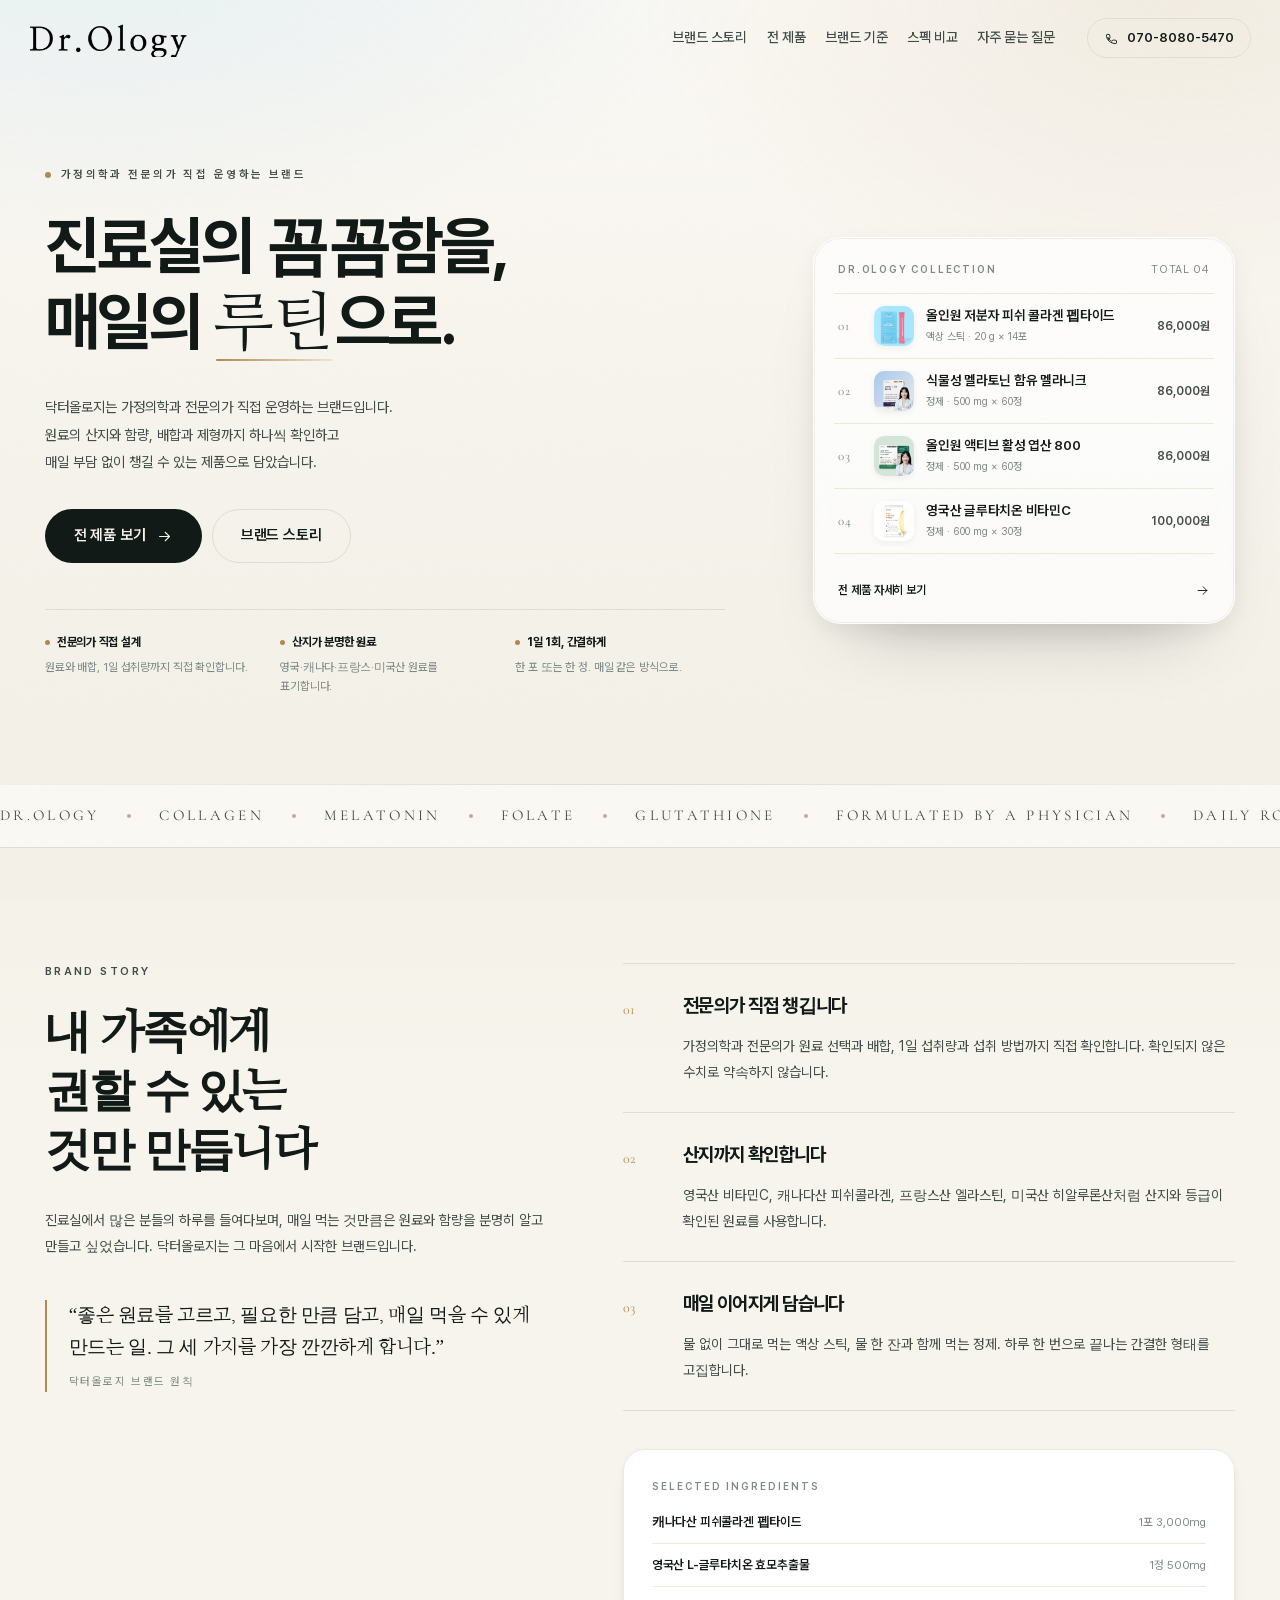
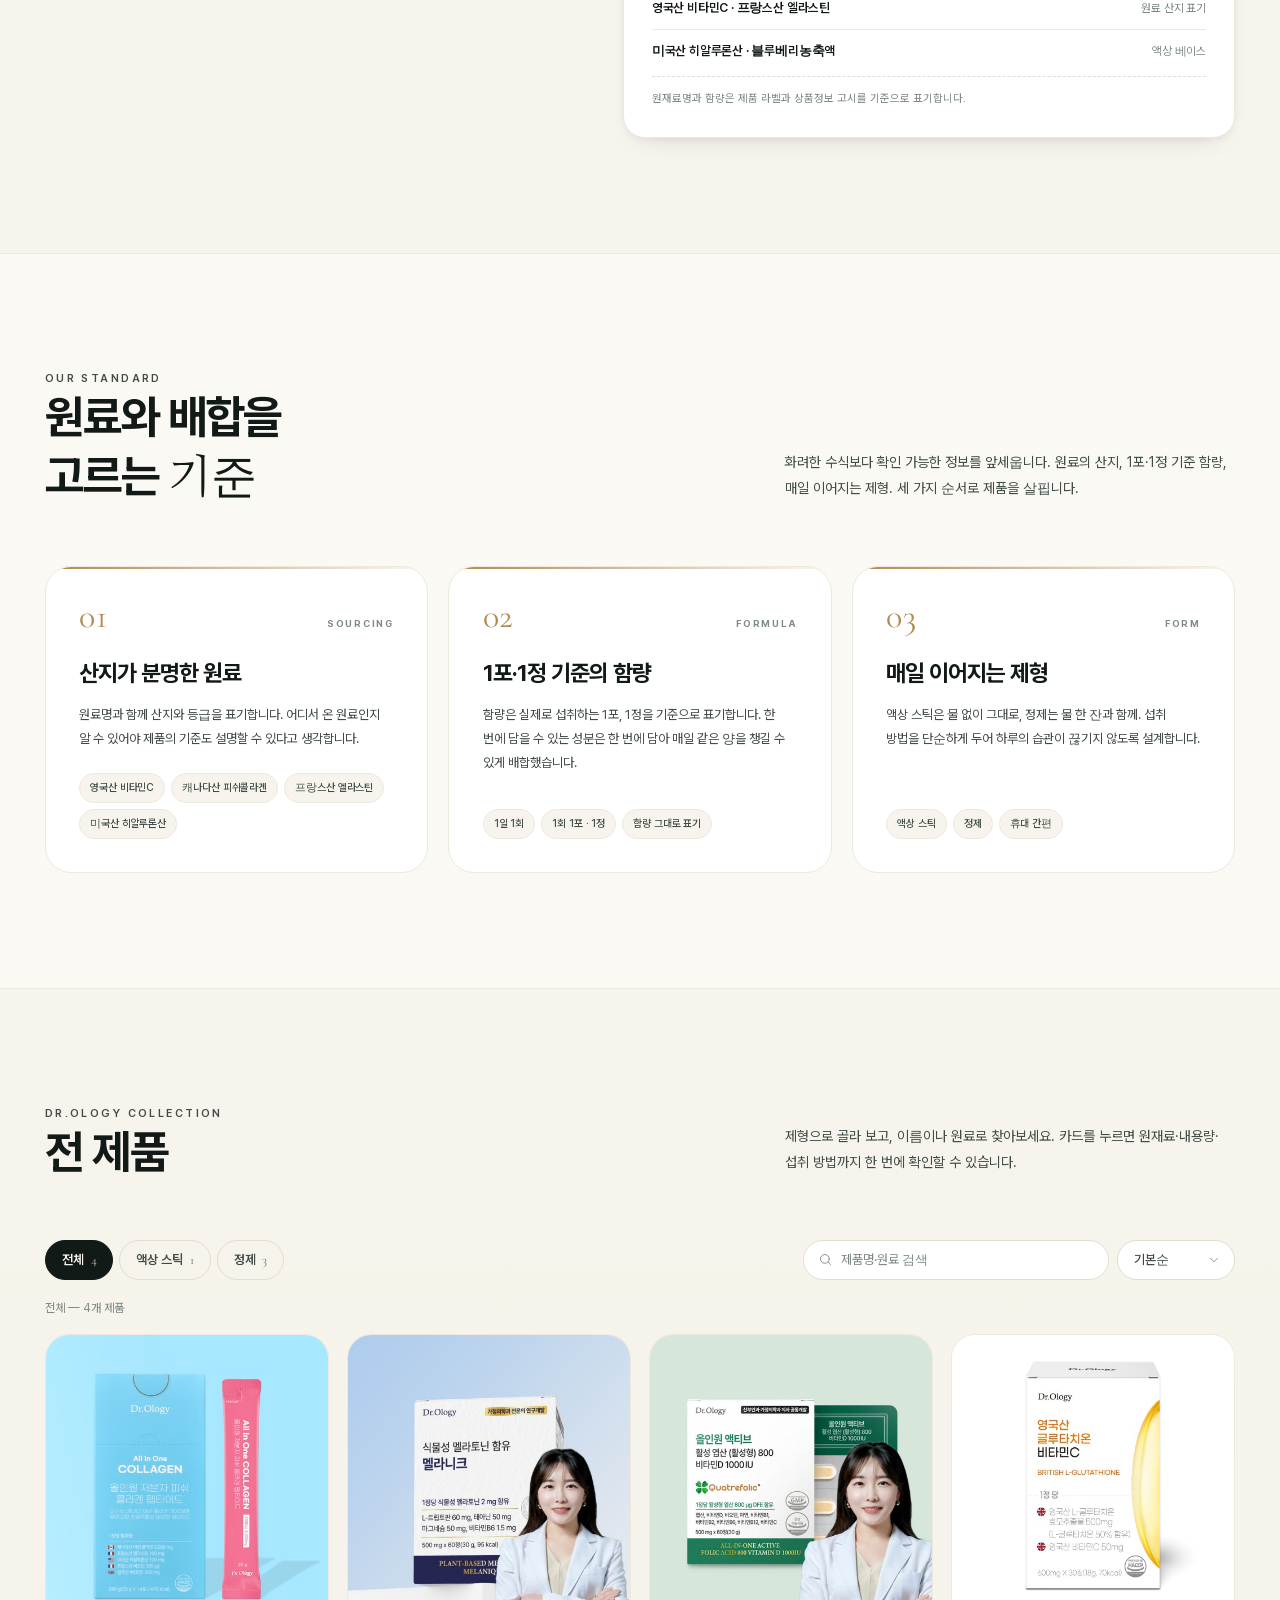
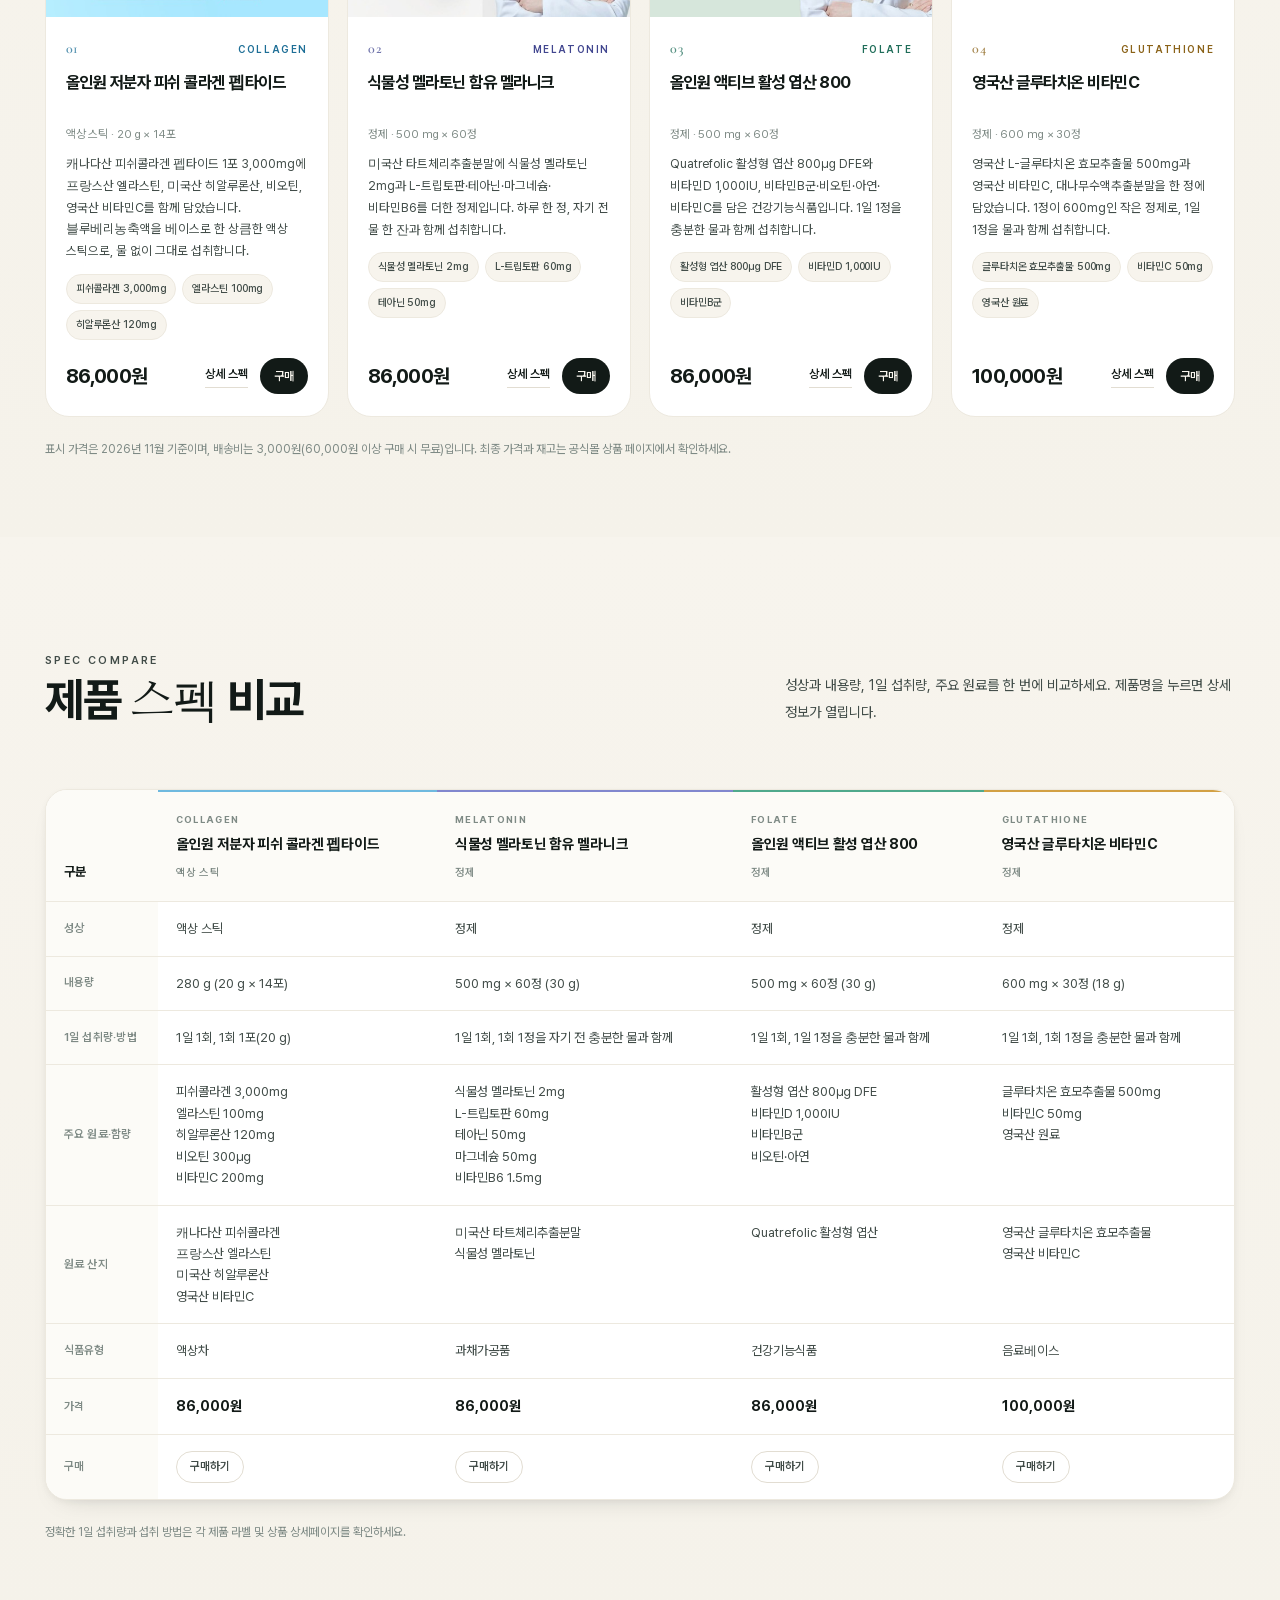
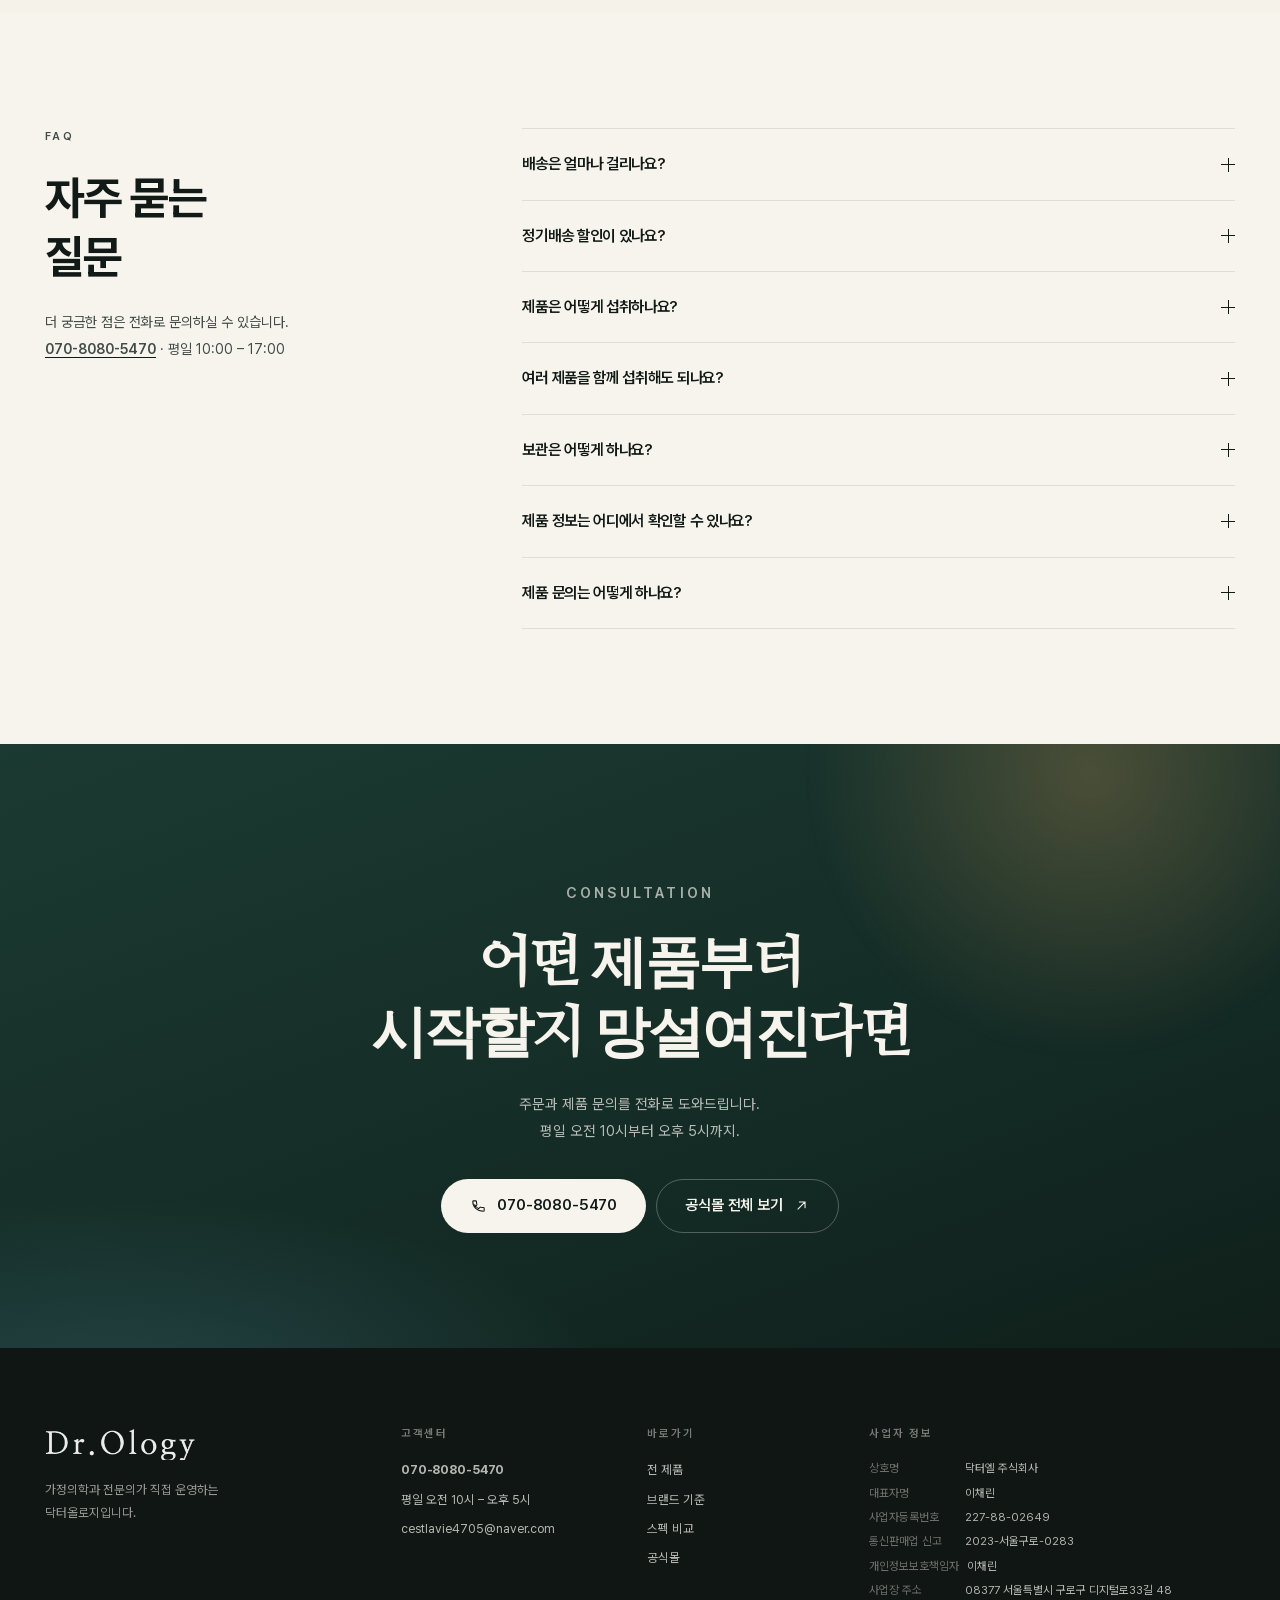
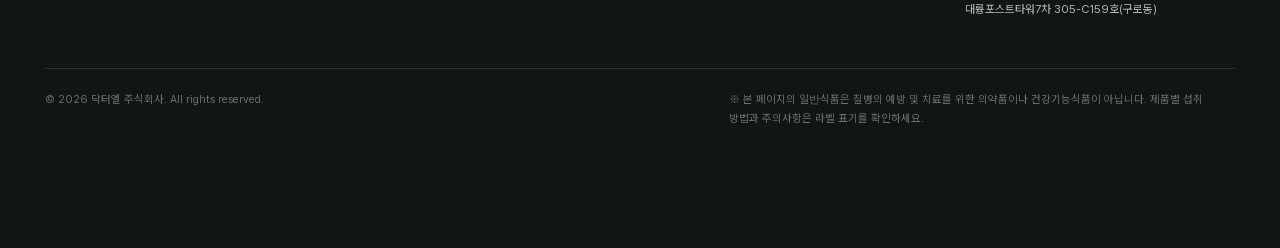
==== commit cf9dc3ae: "자산 v16: 원료 카드 메타 가독성, 모바일 원료 행 스택" ====
--- a/drology/index.html
+++ b/drology/index.html
@@ -20,7 +20,7 @@
 <script>document.documentElement.classList.add('js');</script>
 <link rel="preload" href="assets/pretendard.woff2" as="font" type="font/woff2" crossorigin>
 <link rel="preload" href="assets/nanum-myeongjo.woff2" as="font" type="font/woff2" crossorigin>
-<link rel="stylesheet" href="styles.css?v=15">
+<link rel="stylesheet" href="styles.css?v=16">
 <script type="application/ld+json">
 {
   "@context": "https://schema.org",
@@ -404,6 +404,6 @@
   </div>
 </div>
 
-<script src="script.js?v=15"></script>
+<script src="script.js?v=16"></script>
 </body>
 </html>
--- a/drology/styles.css
+++ b/drology/styles.css
@@ -353,7 +353,7 @@
 }
 .ingredient-list li:last-child{border-bottom:0; padding-bottom:2px;}
 .ingredient-name{font-weight:600; letter-spacing:-.015em; color:var(--ink);}
-.ingredient-meta{font-family:"Cormorant",serif; font-size:12px; letter-spacing:.05em; color:var(--muted); white-space:nowrap;}
+.ingredient-meta{font-size:11.5px; letter-spacing:-.01em; color:var(--muted); white-space:nowrap;}
 .ingredient-note{margin-top:14px; padding-top:13px; border-top:1px dashed var(--line); font-size:11px; line-height:1.7; color:var(--muted);}
 
 /* standard */
@@ -653,6 +653,8 @@
   .hero-cta{width:100%;}
   .hero-cta .btn{flex:1 1 auto;}
   .hero-notes{grid-template-columns:1fr; gap:12px; padding-top:18px;}
+  .ingredient-list li{flex-direction:column; align-items:flex-start; gap:3px;}
+  .ingredient-meta{font-size:11px;}
   .section{padding:64px 0;}
   .toolbar{gap:10px;}
   .filters{width:100%;}
